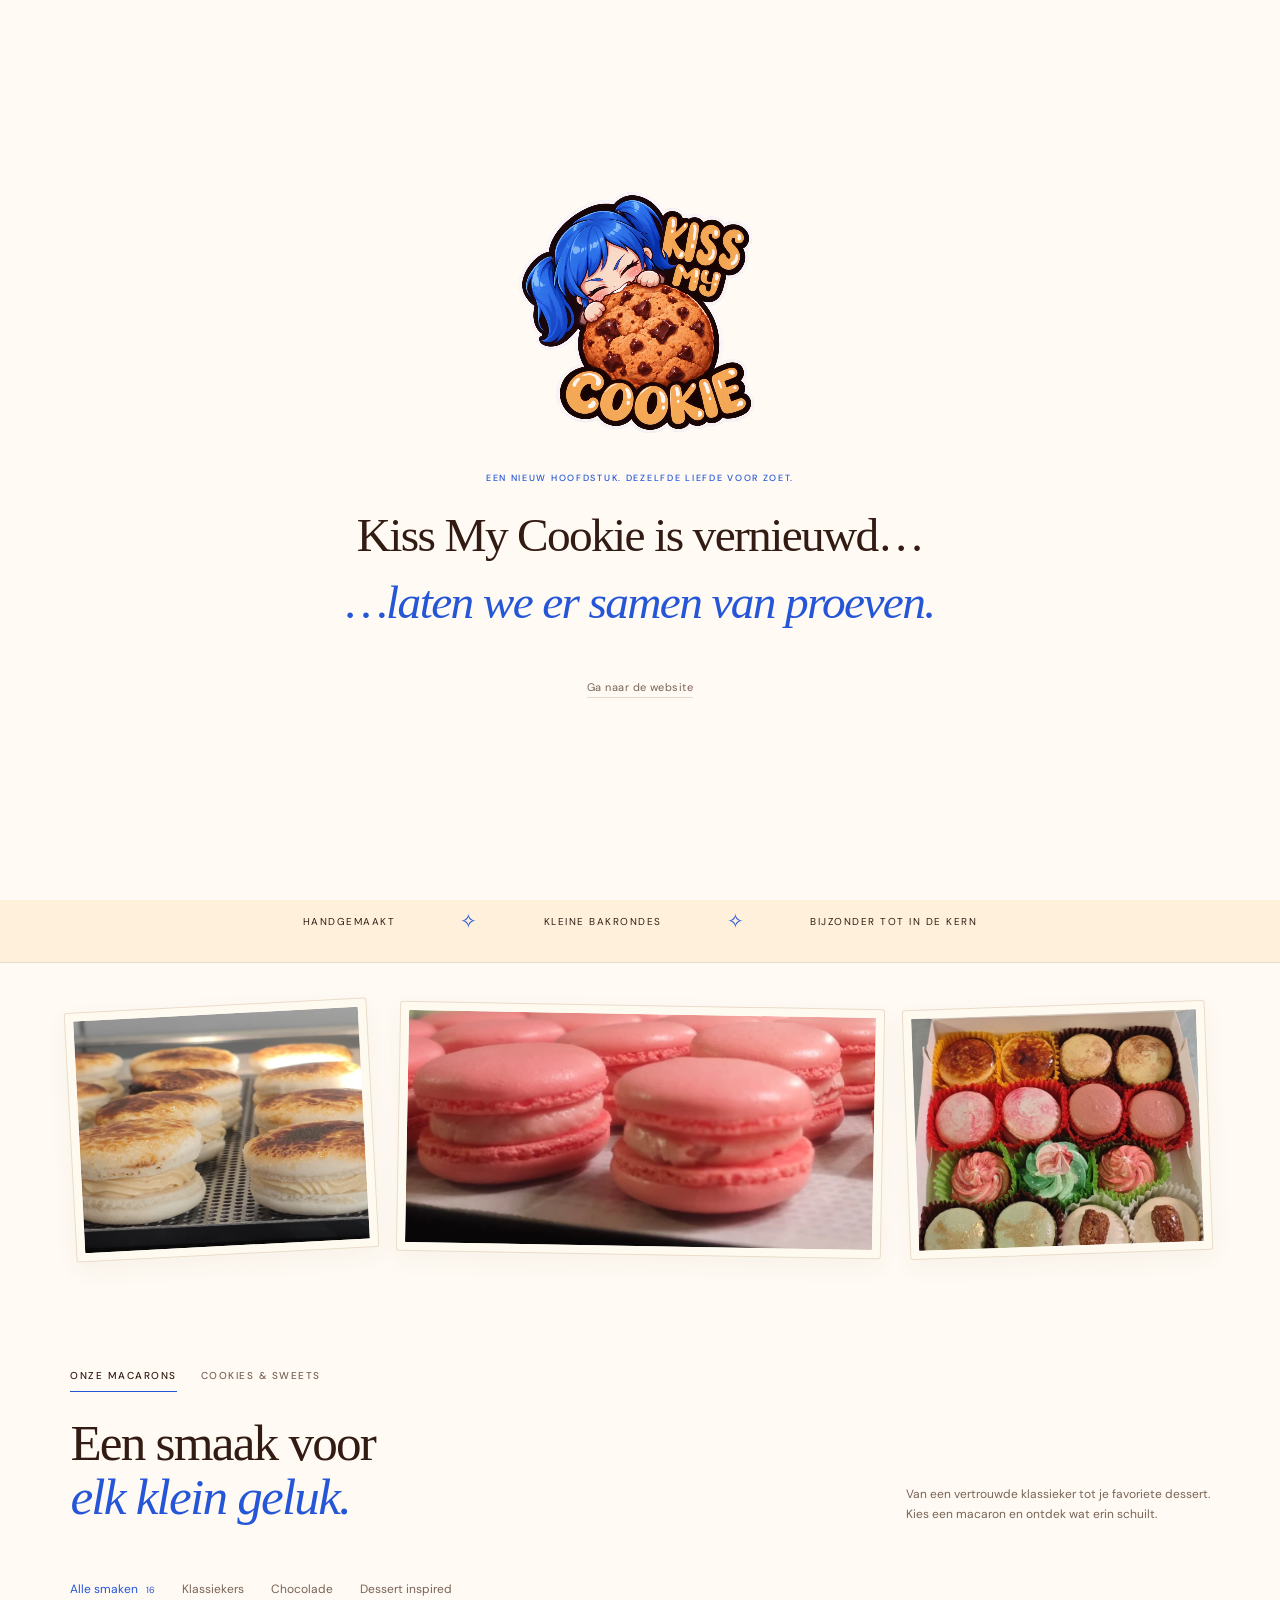
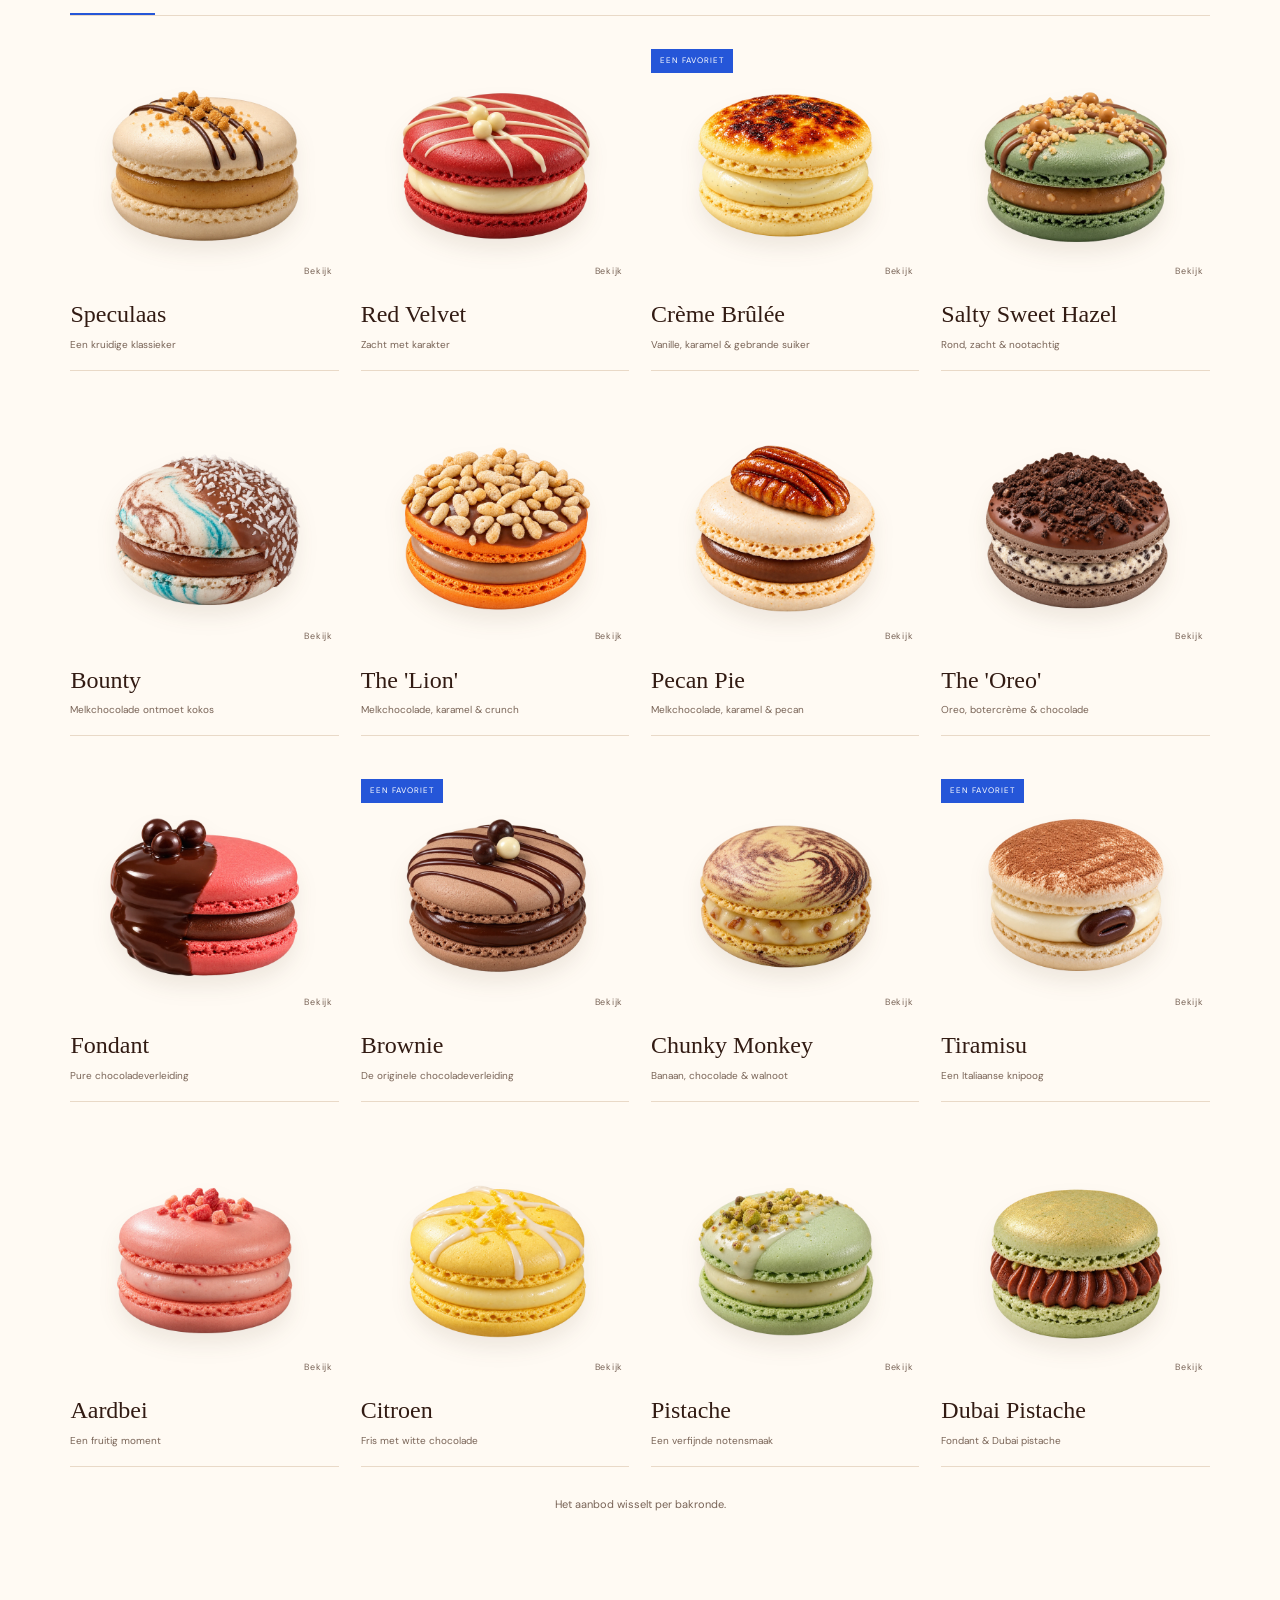
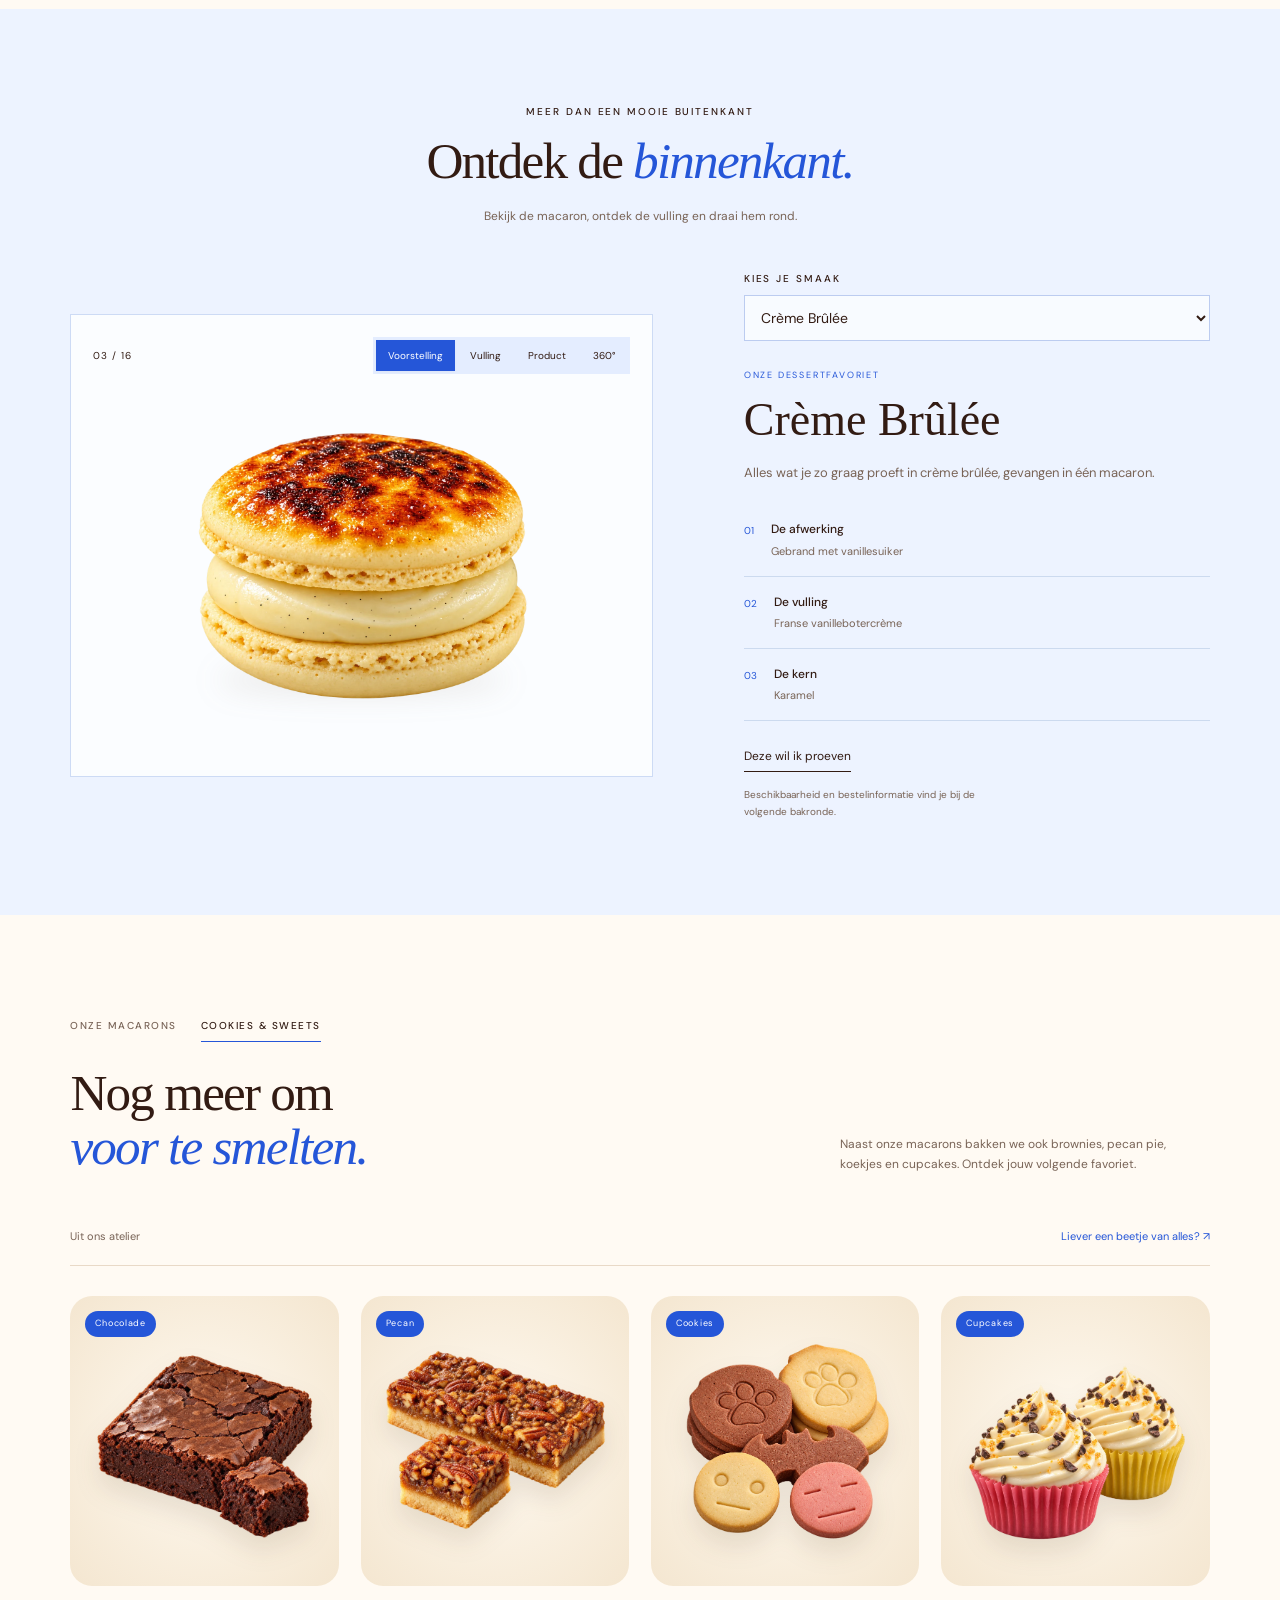
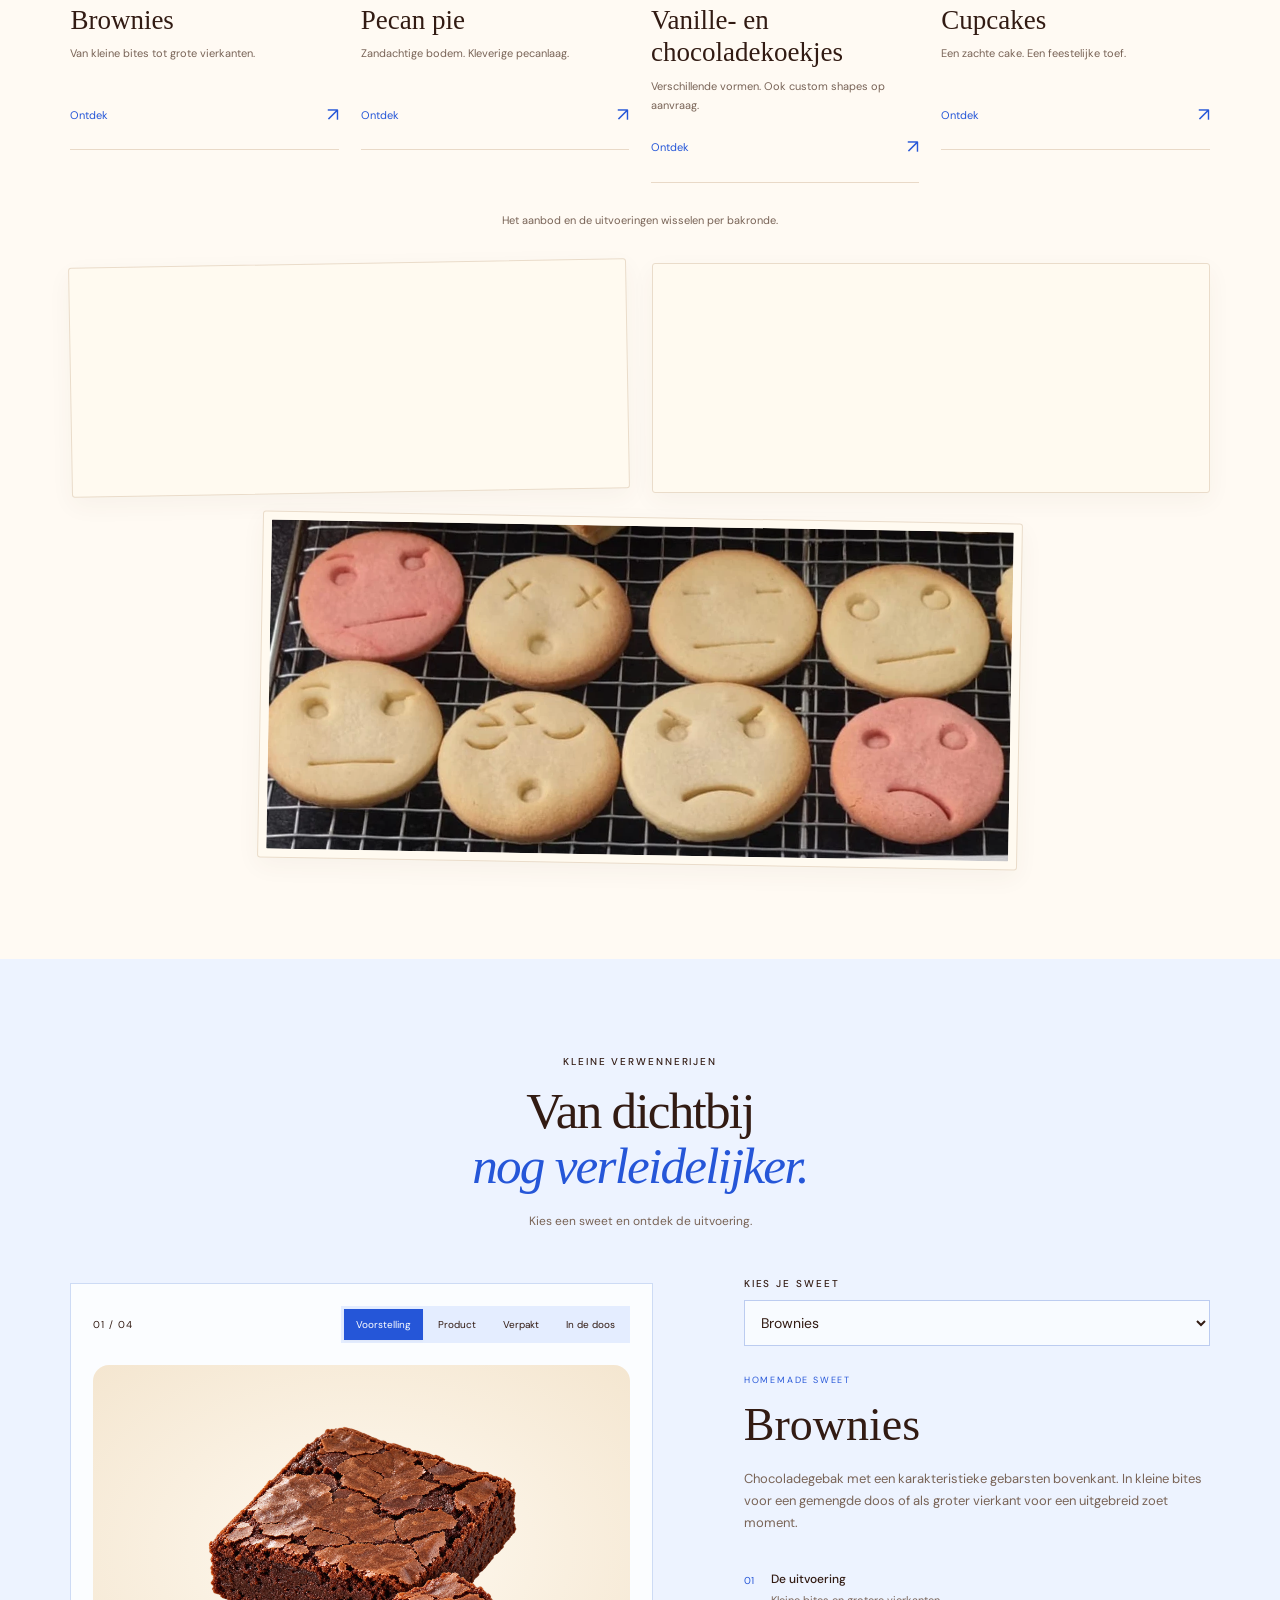
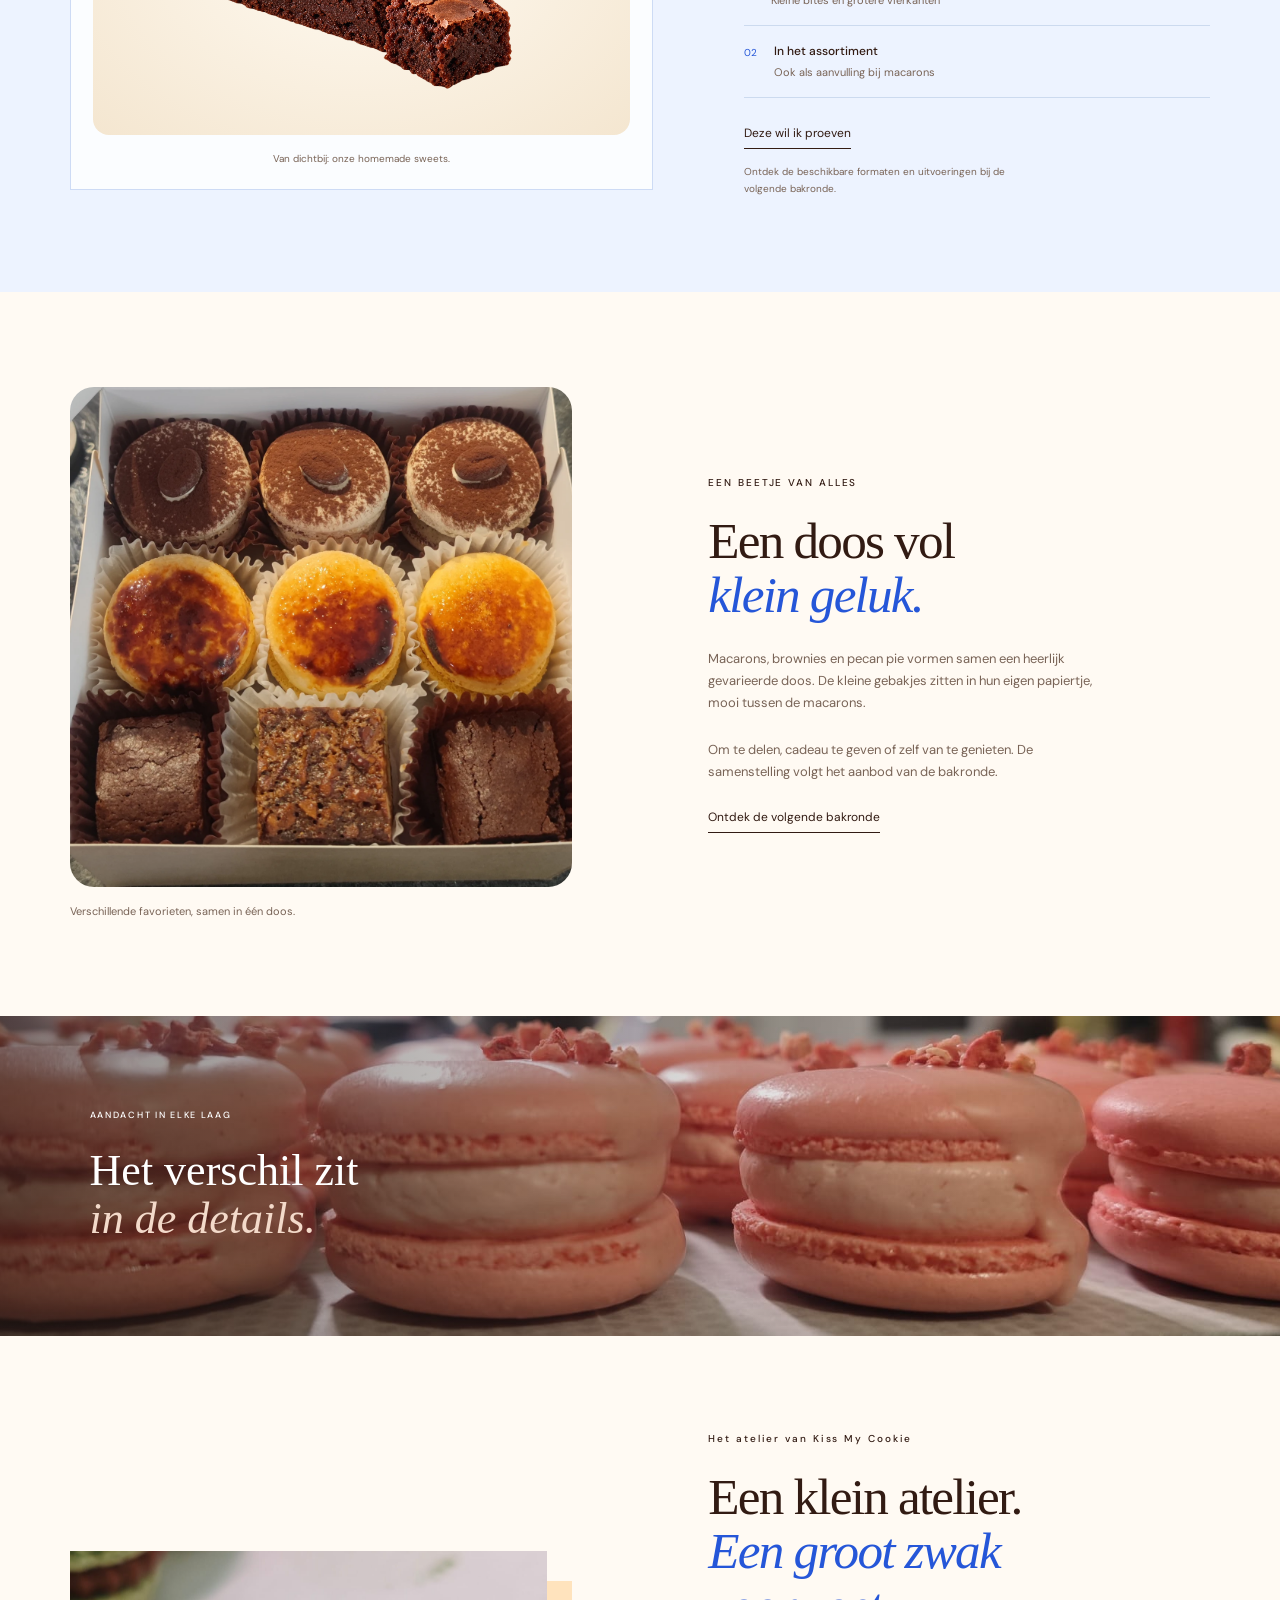
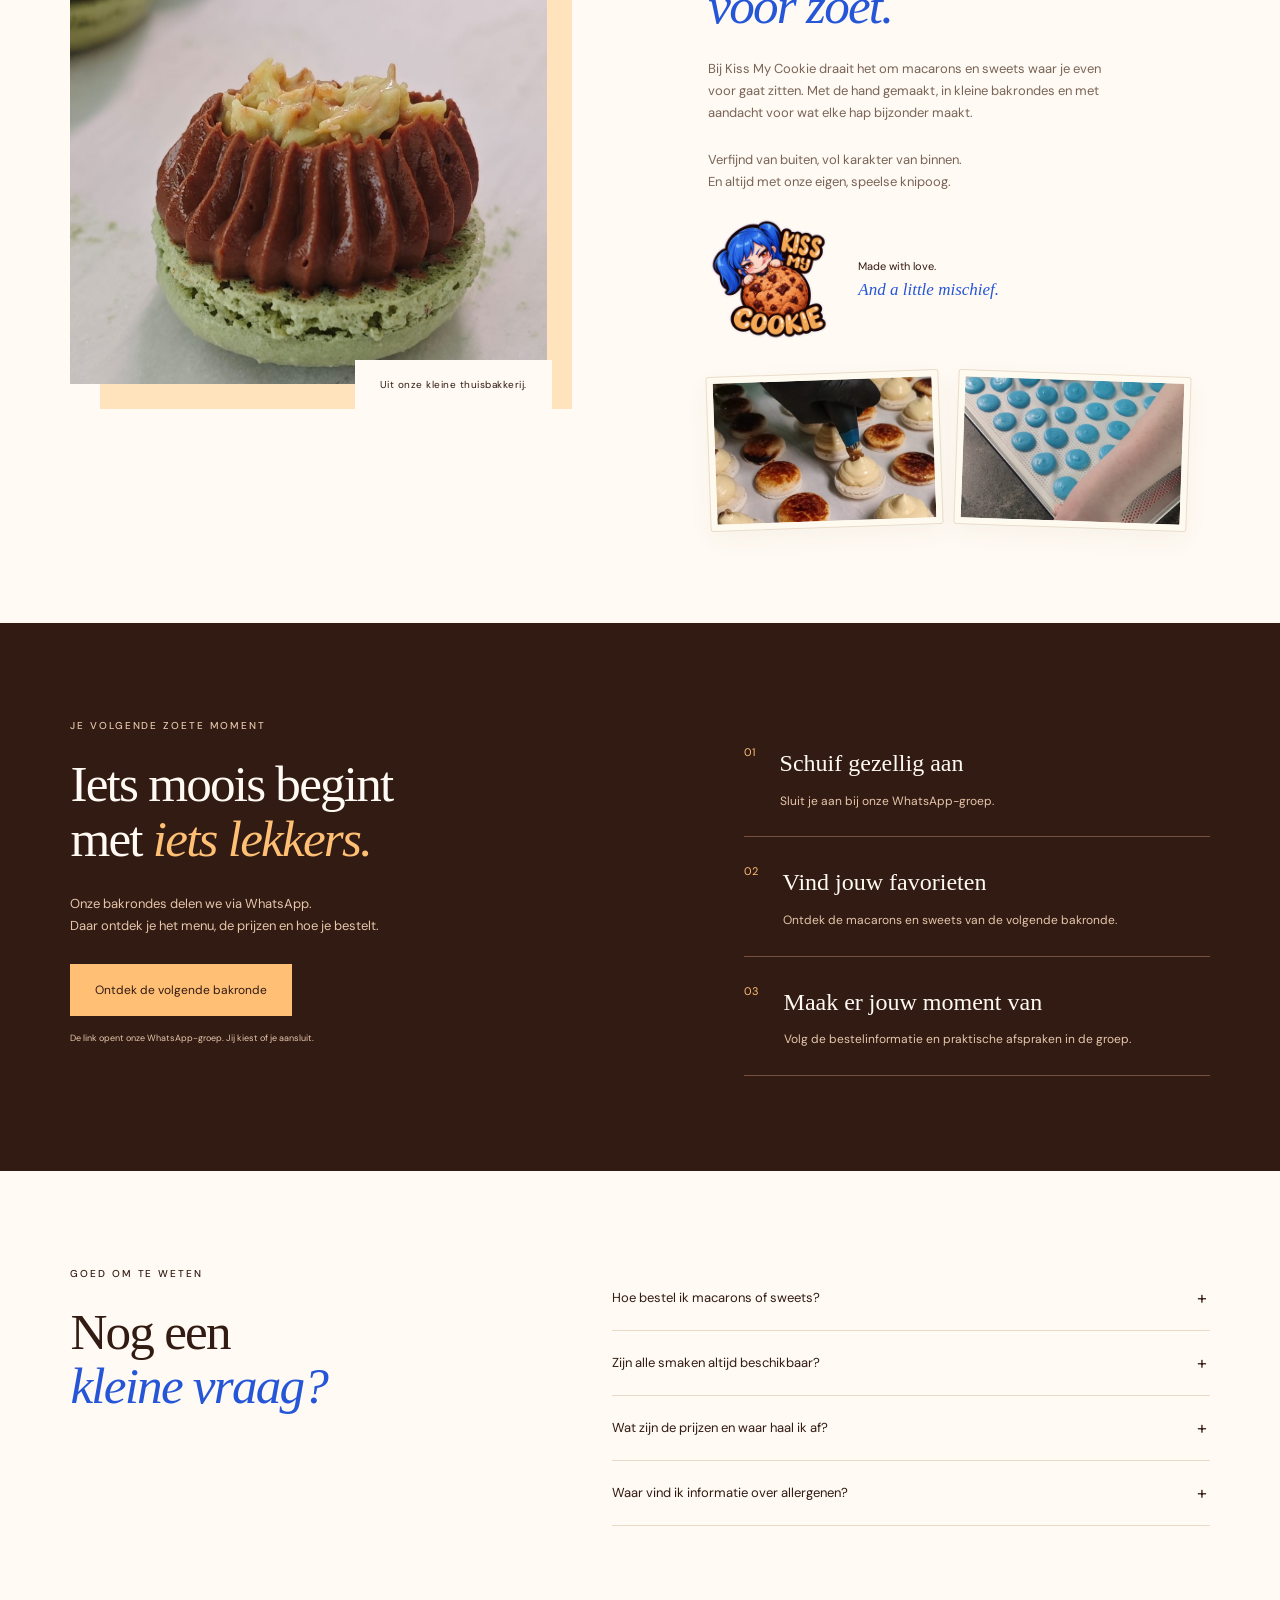
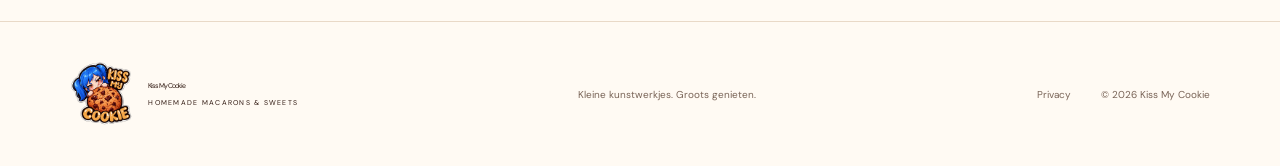
==== site/index.html @ de8b920e "Refresh cached scripts and styles after mobile carousel update" ====
<!doctype html>
<html lang="nl"><head><meta charset="utf-8"><meta name="viewport" content="width=device-width,initial-scale=1"><meta name="theme-color" content="#2556d8"><title>Kiss My Cookie — Kleine kunstwerkjes. Groots genieten.</title><meta name="description" content="Handgemaakte macarons, brownies, pecan pie, koekjes en cupcakes van Kiss My Cookie. Ontdek onze collectie en volg de volgende bakronde via WhatsApp."><meta property="og:title" content="Kiss My Cookie — Homemade macarons & sweets"><meta property="og:description" content="Kleine kunstwerkjes. Groots genieten. Ontdek onze macarons, cookies &amp; sweets."><link rel="icon" type="image/png" href="assets/favicon-2026-transparent.png"><link rel="stylesheet" href="styles.css?v=20261004-2"><script src="finishes.js?v=20261004-2" defer></script><script src="macaron.js?v=20261004-2" defer></script><script src="app.js?v=20261004-2" defer></script><script src="hero-favorites.js?v=20261004-2" defer></script><script src="hero-logo.js?v=20261004-2" defer></script><script src="atelier-logo.js?v=20261004-2" defer></script><script src="sweets.js?v=20261004-2" defer></script><link rel="stylesheet" href="warmth.css?v=20261004-2"></head>
<body><dialog class="welcome-intro" id="welcome-intro" aria-labelledby="welcome-title" tabindex="-1" autofocus><div class="welcome-content"><div class="welcome-brand" id="welcome-brand"><video id="hero-logo" muted playsinline preload="none" data-src="assets/kissmycookie_transparent_full_5s_v2.webm" aria-hidden="true" inert></video><img class="welcome-logo-fallback" src="assets/hero-logo-poster-v2.webp" width="1080" height="1080" alt="Kiss My Cookie"></div><p class="eyebrow">EEN NIEUW HOOFDSTUK. DEZELFDE LIEFDE VOOR ZOET.</p><h2 class="welcome-title" id="welcome-title"><span>Kiss My Cookie is vernieuwd…</span><em class="welcome-taste">…laten we er samen van proeven.</em></h2><button class="welcome-skip" id="welcome-skip" type="button">Ga naar de website</button></div></dialog><a class="skip" href="#main">Naar de inhoud</a><div class="announcement">Met de hand gemaakt. Met plezier gedeeld.</div>
<header class="header"><a class="brand-lockup" href="#" aria-label="Kiss My Cookie — home"><img src="assets/logo-2026-transparent.webp" width="79" height="86" alt="Kiss My Cookie"><span>Kiss My Cookie<small>HOMEMADE. WITH ATTITUDE.</small></span></a><button class="menu-toggle" aria-expanded="false" aria-controls="navigation" type="button">Menu <span>☰</span></button><nav id="navigation" aria-label="Hoofdnavigatie"><a href="#collectie">Macarons</a><a href="#sweets">Cookies &amp; sweets</a><a href="#ontdek">Tot in de kern</a><a href="#verhaal">Ons atelier</a><a href="#bestellen" class="nav-cta">Bestellen</a></nav></header>
<main id="main"><section class="hero"><div class="hero-copy"><p class="eyebrow">HOMEMADE MACARONS &amp; SWEETS.<br>MET EEN EIGEN KARAKTER.</p><h1>Kleine<br>kunstwerkjes.<br><em>Groots genieten.</em></h1><p>Van verfijnde macarons tot brownies, koekjes en cupcakes.<br> Met de hand gemaakt, voor jouw zoete moment.</p><div class="hero-actions"><a class="button" href="#collectie">Ontdek de collectie</a><a class="quiet-link" href="#sweets">Ontdek ook onze cookies &amp; sweets</a></div></div><div class="hero-visual"><span class="hero-edition">ONZE FAVORIET · CRÈME BRÛLÉE</span><div class="hero-showcase"><div class="hero-orbit" aria-hidden="true"></div><div class="hero-viewer" id="hero-images" role="button" tabindex="0" aria-label="Kijk binnenin Crème Brûlée" aria-pressed="false" aria-controls="hero-cut"><img id="hero-photo" src="assets/products/creme-brulee.webp" alt="Voorstelling van Crème Brûlée met gebrande vanillesuiker" width="1536" height="1024"><figure id="hero-cut" hidden><img src="assets/sections/creme-brulee.webp" alt="Crème Brûlée verticaal doorgesneden, met vanillebotercrème en kleine karamelkern" width="900" height="600"></figure></div><div class="hero-interaction"><span>Ontdek het zachte hart</span><div class="hero-favorite-controls"><button id="hero-previous" type="button" aria-label="Vorige favoriet">‹</button><button id="hero-open" type="button" aria-pressed="false">Kijk binnenin <span>＋</span></button><button id="hero-next" type="button" aria-label="Volgende favoriet">›</button></div><button id="hero-pause" type="button" aria-pressed="false">Pauzeer wisselen</button></div></div><div class="hero-caption"><span>Vanille met een vurig kantje.</span><h2>Crème brûlée</h2><p>Franse vanillebotercrème. Een kleine karamelkern.<br>Gebrand met vanillesuiker.</p></div></div></section>
<div class="values"><span>Handgemaakt</span><i>✧</i><span>Kleine bakrondes</span><i>✧</i><span>Bijzonder tot in de kern</span></div>

<div class="warmth-ribbon">
<figure class="warmth-frame warmth-taste"><img src="assets/atelier-moments/creme-brulee-bakplaat.webp" width="720" height="760" alt="Huisgemaakte crème-brûléemacarons met gebrande bovenkant op de bakplaat" loading="lazy" decoding="async"></figure>
<figure class="warmth-frame warmth-batch"><img src="assets/atelier-moments/roze-bakronde.webp" width="1100" height="520" alt="Roze macarons naast elkaar op de bakplaat in het thuisatelier" loading="lazy" decoding="async"></figure>
<figure class="warmth-frame warmth-box"><img src="assets/atelier-moments/doos-met-karakter.webp" width="720" height="760" alt="Een open doos met kleurrijke macarons en speels opgespoten vullingen" loading="lazy" decoding="async"></figure>
</div>
<section id="collectie" class="section collection"><div class="section-heading"><div><nav class="collection-tabs" aria-label="Kies je collectie"><a href="#collectie" aria-current="location">Onze macarons</a><a href="#sweets">Cookies &amp; sweets</a></nav><h2>Een smaak voor<br><em>elk klein geluk.</em></h2></div><p>Van een vertrouwde klassieker tot je favoriete dessert.<br>Kies een macaron en ontdek wat erin schuilt.</p></div><div class="filters" role="group" aria-label="Filter smaken"><button type="button" class="active" data-filter="all" aria-pressed="true">Alle smaken <span>16</span></button><button type="button" data-filter="classic" aria-pressed="false">Klassiekers</button><button type="button" data-filter="chocolate" aria-pressed="false">Chocolade</button><button type="button" data-filter="dessert" aria-pressed="false">Dessert inspired</button></div><p id="filter-status" class="sr-only" aria-live="polite"></p><div id="product-grid" class="product-grid"></div><noscript><p>Onze smaken: Speculaas, Red Velvet, Crème Brûlée, Salty Sweet Hazel, Bounty, Pecan Pie, The 'Lion', The 'Oreo', Brownie, Fondant, Chunky Monkey, Tiramisu, Aardbei, Citroen, Pistache en Dubai Pistache. Activeer JavaScript voor de interactieve collectie.</p></noscript><p class="availability">Het aanbod wisselt per bakronde.</p></section>
<section id="ontdek" class="experience section" aria-labelledby="experience-heading"><div class="experience-head"><p class="eyebrow">MEER DAN EEN MOOIE BUITENKANT</p><h2 id="experience-heading">Ontdek de <em>binnenkant.</em></h2><p>Bekijk de macaron, ontdek de vulling en draai hem rond.</p></div><div class="experience-layout"><div class="viewer-panel"><div class="viewer-top"><span id="viewer-index">03 / 16</span><div class="view-tabs" role="group" aria-label="Productweergave"><button type="button" id="view-art" aria-pressed="true">Voorstelling</button><button type="button" id="view-filling" aria-pressed="false">Vulling</button><button type="button" id="view-photo" aria-pressed="false">Product</button><button type="button" id="view-model" aria-pressed="false">360°</button></div></div><div class="canvas-wrap"><canvas hidden id="macaron-canvas" tabindex="0" role="img" aria-label="Draaibare macaron. Gebruik de pijltjestoetsen om te draaien en Enter om te openen."></canvas><img id="reference-photo" src="assets/products/creme-brulee.webp" alt="Voorstelling van Crème Brûlée"><div class="drag-hint" id="drag-hint" hidden>↔ Sleep om 360° te draaien</div></div><div id="model-controls" hidden><div class="viewer-actions"><button type="button" id="rotate-left" aria-label="Draai macaron naar links">↶</button><button type="button" id="open-macaron" class="button" aria-pressed="false">Ontdek de vulling <span>＋</span></button><button type="button" id="rotate-right" aria-label="Draai macaron naar rechts">↷</button></div><div class="angle-control"><label for="tilt">Kijkhoek</label><input id="tilt" type="range" min="-65" max="65" value="24"><button type="button" id="reset-view">Herstel</button></div></div></div><div class="flavor-detail"><label class="eyebrow" for="flavor-select">KIES JE SMAAK</label><select id="flavor-select"></select><p class="flavor-family" id="flavor-family"></p><h3 id="flavor-name">Crème Brûlée</h3><p id="flavor-description"></p><div id="filling-details" aria-live="polite"></div><a href="#bestellen" class="text-link">Deze wil ik proeven</a><p class="detail-note">Beschikbaarheid en bestelinformatie vind je bij de volgende bakronde.</p></div></div></section>

<section id="sweets" class="section collection sweets-collection" aria-labelledby="sweets-heading">
 
 <div class="section-heading"><div><nav class="collection-tabs" aria-label="Kies je collectie"><a href="#collectie">Onze macarons</a><a href="#sweets" aria-current="location">Cookies &amp; sweets</a></nav><h2 id="sweets-heading">Nog meer om<br><em>voor te smelten.</em></h2></div><p>Naast onze macarons bakken we ook brownies, pecan pie, koekjes en cupcakes. Ontdek jouw volgende favoriet.</p></div>
 <div class="sweets-category-line"><span>Uit ons atelier</span><a href="#gemengde-dozen">Liever een beetje van alles? ↗</a></div>
 <div class="sweets-grid">
  <a class="sweet-card" href="#sweets-ontdek" data-sweet="brownies"><div class="sweet-photo sweet-art"><img src="assets/sweets/brownies-voorstelling.webp" width="1200" height="1200" alt="Voorstelling van een brownie-vierkant en een kleine bite" loading="lazy"><span class="sweet-badge">Chocolade</span></div><div class="sweet-caption"><h3>Brownies</h3><p>Van kleine bites tot grote vierkanten.</p><span class="sweet-discover">Ontdek <span aria-hidden="true">↗</span></span></div></a>
  <a class="sweet-card" href="#sweets-ontdek" data-sweet="pecan-pie"><div class="sweet-photo sweet-art"><img src="assets/sweets/pecan-pie-voorstelling.webp" width="1200" height="1200" alt="Voorstelling van pecan pie met koekjesbodem en gekaramelliseerde pecannoten" loading="lazy"><span class="sweet-badge">Pecan</span></div><div class="sweet-caption"><h3>Pecan pie</h3><p>Zandachtige bodem. Kleverige pecanlaag.</p><span class="sweet-discover">Ontdek <span aria-hidden="true">↗</span></span></div></a>
  <a class="sweet-card" href="#sweets-ontdek" data-sweet="koekjes"><div class="sweet-photo sweet-art"><img src="assets/sweets/koekjes-voorstelling-smileys.webp" width="1280" height="1280" alt="Voorstelling van vanille- en chocoladekoekjes met pootafdrukken en een vleermuismotief" loading="lazy"><span class="sweet-badge">Cookies</span></div><div class="sweet-caption"><h3>Vanille- en chocoladekoekjes</h3><p>Verschillende vormen. Ook custom shapes op aanvraag.</p><span class="sweet-discover">Ontdek <span aria-hidden="true">↗</span></span></div></a>
  <a class="sweet-card" href="#sweets-ontdek" data-sweet="cupcakes"><div class="sweet-photo sweet-art"><img src="assets/sweets/cupcakes-voorstelling.webp" width="1280" height="1280" alt="Voorstelling van twee cupcakes met een hoge lichte crèmetoef en kleine decoraties" loading="lazy"><span class="sweet-badge">Cupcakes</span></div><div class="sweet-caption"><h3>Cupcakes</h3><p>Een zachte cake. Een feestelijke toef.</p><span class="sweet-discover">Ontdek <span aria-hidden="true">↗</span></span></div></a>
 </div><p class="availability">Het aanbod en de uitvoeringen wisselen per bakronde.</p>
<div class="warmth-sweets">
<figure class="warmth-frame"><img src="assets/atelier-moments/speelse-koekjes.webp" width="900" height="600" alt="Eigen vanille- en chocoladekoekjes met pootafdrukken en vleermuisvormen" loading="lazy" decoding="async"></figure>
<figure class="warmth-frame"><img src="assets/atelier-moments/cupcakes-uit-het-atelier.webp" width="900" height="600" alt="Versgebakken cupcakes met hoge crèmetoeven op een bakplaat" loading="lazy" decoding="async"></figure>
<figure class="warmth-frame warmth-smileys"><img src="assets/sweets/koekjes-smileys.webp" width="1100" height="488" alt="Eigen ronde koekjes in licht en roze deeg met verschillende ingedrukte gezichtsuitdrukkingen" loading="lazy" decoding="async"></figure>
</div>

</section>
<section id="sweets-ontdek" class="experience section sweets-experience" aria-labelledby="sweets-detail-heading">
 <div class="experience-head"><p class="eyebrow">KLEINE VERWENNERIJEN</p><h2 id="sweets-detail-heading">Van dichtbij<br><em>nog verleidelijker.</em></h2><p>Kies een sweet en ontdek de uitvoering.</p></div>
 <div class="experience-layout"><div class="viewer-panel sweet-viewer"><div class="viewer-top"><span id="sweet-index">01 / 04</span><div class="view-tabs" role="group" aria-label="Productweergave van sweet"><button type="button" id="sweet-view-close" aria-pressed="true">Voorstelling</button><button type="button" id="sweet-view-own" aria-pressed="false">Product</button><button type="button" id="sweet-view-packaged" aria-pressed="false">Verpakt</button><button type="button" id="sweet-view-context" aria-pressed="false">In de doos</button></div></div><figure class="sweet-detail-photo"><img id="sweet-detail-image" class="is-art" src="assets/sweets/brownies-voorstelling.webp" width="1200" height="1200" alt="Voorstelling van een groot brownie-vierkant en een kleine bite" loading="lazy"><img id="sweet-smiley-photo" src="assets/sweets/koekjes-smileys.webp" width="1100" height="488" alt="Eigen smileykoekjes met verschillende ingedrukte gezichtsuitdrukkingen in licht en roze deeg" loading="lazy" decoding="async" hidden><figcaption id="sweet-photo-caption">Van dichtbij: onze homemade sweets.</figcaption></figure></div>
 <div class="flavor-detail"><label class="eyebrow" for="sweet-select">KIES JE SWEET</label><select id="sweet-select"><option value="brownies">Brownies</option><option value="pecan-pie">Pecan pie</option><option value="koekjes">Vanille- en chocoladekoekjes</option><option value="cupcakes">Cupcakes</option></select><p class="flavor-family">Homemade sweet</p><h3 id="sweet-name" tabindex="-1">Brownies</h3><p id="sweet-description">Chocoladegebak met een karakteristieke gebarsten bovenkant. In kleine bites voor een gemengde doos of als groter vierkant voor een uitgebreid zoet moment.</p><div id="sweet-details" aria-live="polite"></div><a href="#bestellen" class="text-link">Deze wil ik proeven</a><p class="detail-note">Ontdek de beschikbare formaten en uitvoeringen bij de volgende bakronde.</p></div></div>
</section>
<section id="gemengde-dozen" class="story section mixed-boxes" aria-labelledby="mixed-heading"><div class="mixed-box-photo"><img src="assets/sweets/gemengde-doos.webp" width="1400" height="1316" alt="Gemengde doos met macarons, twee brownies en een pecan-pievierkantje in individuele papiertjes" loading="lazy"><span>Verschillende favorieten, samen in één doos.</span></div><div class="story-copy"><p class="eyebrow">EEN BEETJE VAN ALLES</p><h2 id="mixed-heading">Een doos vol<br><em>klein geluk.</em></h2><p>Macarons, brownies en pecan pie vormen samen een heerlijk gevarieerde doos. De kleine gebakjes zitten in hun eigen papiertje, mooi tussen de macarons.</p><p>Om te delen, cadeau te geven of zelf van te genieten. De samenstelling volgt het aanbod van de bakronde.</p><a class="text-link" href="#bestellen">Ontdek de volgende bakronde</a></div></section>
<section class="craft-strip" aria-label="Een kijkje in de bakkerij"><img src="assets/m5.jpeg" alt="Versgevulde roze macarons, afgewerkt met kleine roze stukjes" width="2048" height="454" loading="lazy"><div><p class="eyebrow">AANDACHT IN ELKE LAAG</p><p>Het verschil zit<br><em>in de details.</em></p></div></section>
<section id="verhaal" class="story section"><div class="story-photo"><img src="assets/m2.jpeg" alt="Een open macaron laat de zorgvuldig opgespoten vulling en de kern zien" width="1291" height="2048" loading="lazy"><span>Uit onze kleine thuisbakkerij.</span></div><div class="story-copy"><p class="eyebrow">Het atelier van Kiss My Cookie</p><h2>Een klein atelier.<br><em>Een groot zwak<br>voor zoet.</em></h2><p>Bij Kiss My Cookie draait het om macarons en sweets waar je even voor gaat zitten. Met de hand gemaakt, in kleine bakrondes en met aandacht voor wat elke hap bijzonder maakt.</p><p>Verfijnd van buiten, vol karakter van binnen.<br>En altijd met onze eigen, speelse knipoog.</p><div class="signature"><div class="atelier-logo" id="atelier-brand"><video id="atelier-logo" muted playsinline preload="none" data-src="assets/kissmycookie_transparent_full_5s_v2.webm" aria-hidden="true" inert></video><img src="assets/hero-logo-poster-v2.webp" width="1080" height="1080" alt="Het speelse Kiss My Cookie chibi-logo"></div><span>Made with love.<br><em>And a little mischief.</em></span></div><div class="warmth-atelier"><figure class="warmth-frame"><img src="assets/atelier-moments/met-de-hand-gevuld.webp" width="600" height="440" alt="Een gehandschoende hand spuit de vulling op macarons in het atelier" loading="lazy" decoding="async"></figure><figure class="warmth-frame"><img src="assets/atelier-moments/een-verse-bakplaat.webp" width="600" height="440" alt="Handen houden een bakplaat met versgebakken blauwe macaronschelpen vast" loading="lazy" decoding="async"></figure></div></div></section>
<section id="bestellen" class="order section"><div class="order-intro"><p class="eyebrow">JE VOLGENDE ZOETE MOMENT</p><h2>Iets moois begint<br>met <em>iets lekkers.</em></h2><p>Onze bakrondes delen we via WhatsApp.<br>Daar ontdek je het menu, de prijzen en hoe je bestelt.</p><a class="button light whatsapp" href="https://chat.whatsapp.com/LUiXGS0HfIX2Lh2VZaiWFW" target="_blank" rel="noopener noreferrer">Ontdek de volgende bakronde</a><small>De link opent onze WhatsApp-groep. Jij kiest of je aansluit.</small></div><div class="order-steps"><article><span>01</span><div><h3>Schuif gezellig aan</h3><p>Sluit je aan bij onze WhatsApp-groep.</p></div></article><article><span>02</span><div><h3>Vind jouw favorieten</h3><p>Ontdek de macarons en sweets van de volgende bakronde.</p></div></article><article><span>03</span><div><h3>Maak er jouw moment van</h3><p>Volg de bestelinformatie en praktische afspraken in de groep.</p></div></article></div></section>
<section class="faq section"><div><p class="eyebrow">GOED OM TE WETEN</p><h2>Nog een<br><em>kleine vraag?</em></h2></div><div class="questions"><details><summary>Hoe bestel ik macarons of sweets?</summary><p>In onze WhatsApp-groep vind je het aanbod en de bestelinformatie voor elke bakronde.</p></details><details><summary>Zijn alle smaken altijd beschikbaar?</summary><p>We werken met wisselende bakrondes. De collectie geeft een indruk van onze smaken; in de WhatsApp-groep vind je het actuele aanbod.</p></details><details><summary>Wat zijn de prijzen en waar haal ik af?</summary><p>Prijzen en praktische afspraken over afhalen staan bij de betreffende bakronde in de WhatsApp-groep.</p></details><details><summary>Waar vind ik informatie over allergenen?</summary><p>Vraag vóór je bestelt naar de ingrediënten en allergenen van jouw gekozen smaak en bespreek je allergie rechtstreeks met de bakkerij. De interactieve voorstellingen zijn geen volledige ingrediëntenweergave.</p></details></div></section></main>
<footer><a class="wordmark footer-logo" href="#"><img src="assets/logo-2026-transparent.webp" alt="" width="64" height="64"><span class="footer-wordmark">Kiss My Cookie<span>HOMEMADE MACARONS & SWEETS</span></span></a><p>Kleine kunstwerkjes. Groots genieten.</p><a href="privacy.html">Privacy</a><span>© <span id="year">2026</span> Kiss My Cookie</span></footer></body></html>
---- site/styles.css ----
@font-face{font-family:DM;src:url('assets/dm-sans-400-normal.ttf')}@font-face{font-family:DM;src:url('assets/dm-sans-500-normal.ttf');font-weight:500}@font-face{font-family:Serif;src:url('assets/dm-serif-display-400-normal.ttf')}@font-face{font-family:Serif;src:url('assets/dm-serif-display-400-italic.ttf');font-style:italic}
:root{--paper:#faf8f3;--ink:#30382c;--muted:#6d6e63;--line:#deddd3;--olive:#30382c;--caramel:#95633b;--cream:#efebe1}*{box-sizing:border-box}html{scroll-behavior:smooth;scroll-padding-top:100px}body{margin:0;background:var(--paper);color:var(--ink);font-family:DM,sans-serif;font-size:14px;line-height:1.7}button,input,select{font:inherit}button,a,input,select{-webkit-tap-highlight-color:transparent}button,a{touch-action:manipulation}button{color:inherit;cursor:pointer}a{color:inherit;text-decoration:none}img{max-width:100%;display:block}button:focus-visible,a:focus-visible,select:focus-visible,canvas:focus-visible,input:focus-visible,summary:focus-visible{outline:2px solid var(--caramel);outline-offset:5px}h1,h2,h3,p{margin:0}h1,h2,h3{font-weight:400}h1,h2{font-family:Serif,Georgia,serif;line-height:1.06;letter-spacing:-.035em}h1{font-size:clamp(58px,5.6vw,88px)}h2{font-size:clamp(39px,4vw,60px)}em{font-weight:400;color:var(--caramel)}[hidden]{display:none!important}.sr-only,.skip{position:absolute;width:1px;height:1px;overflow:hidden;clip-path:inset(50%)}.skip:focus{position:fixed;top:10px;left:10px;width:auto;height:auto;clip-path:none;background:white;padding:12px;z-index:50}.announcement{background:var(--olive);color:#e4e4d7;text-align:center;font-size:10px;letter-spacing:.16em;padding:8px 20px}.header{height:100px;display:flex;align-items:center;justify-content:space-between;padding:0 5.5%;background:rgba(250,248,243,.97);position:sticky;top:0;z-index:20;border-bottom:1px solid var(--line)}.wordmark{font-family:Serif,Georgia,serif;font-size:30px;letter-spacing:-1.2px;line-height:1.1;white-space:nowrap}.wordmark span{display:block;font-family:DM,sans-serif;font-size:8px;letter-spacing:.22em;margin-top:10px}.header nav{display:flex;align-items:center;gap:35px;font-size:12px}.header nav a:not(.nav-cta):hover{color:var(--caramel)}.nav-cta{border:1px solid #adb0a2;padding:11px 22px}.menu-toggle{display:none}.hero{max-width:1600px;margin:auto;display:grid;grid-template-columns:1fr 1fr;min-height:650px}.hero-copy{padding:75px 8% 68px 11%}.eyebrow{font-size:10px;letter-spacing:.19em;font-weight:500;line-height:1.5;margin-bottom:24px}.hero-copy>p:not(.eyebrow){color:var(--muted);margin:27px 0 29px;font-size:14px}.button{display:inline-flex;align-items:center;justify-content:space-between;gap:38px;border:1px solid var(--olive);background:var(--olive);color:var(--paper);padding:15px 24px;font-size:12px;transition:background .2s,transform .2s}.button:hover{background:#46513f;transform:translateY(-2px)}.quiet-link{display:block;font-size:11px;margin-top:20px}.hero-visual{position:relative;background:radial-gradient(ellipse at 45% 38%,#f2e8d5,#e9deca 70%,#e3d8c4);overflow:hidden;display:flex;align-items:center;justify-content:center;min-width:0}.hero-edition{position:absolute;top:35px;left:38px;font-size:9px;letter-spacing:.22em}.hero-orbit{position:absolute;width:70%;aspect-ratio:1;border:1px solid #b6a78866;border-radius:50%}.hero-orbit:after{content:'';position:absolute;inset:-27px;border:1px solid #b6a78833;border-radius:50%}.hero-macaron{width:93%;object-fit:contain;position:relative;margin-top:-35px;filter:drop-shadow(10px 35px 25px #6b472126);transform:rotate(-13deg)}.hero-caption{position:absolute;bottom:35px;left:38px}.hero-caption>span{font-size:9px;letter-spacing:.15em}.hero-caption h2{font-size:31px;letter-spacing:-.02em;margin:10px 0}.hero-caption p{font-size:11px;color:#736855}.values{border-block:1px solid var(--line);display:flex;align-items:center;justify-content:center;gap:65px;padding:24px;font-size:10px;letter-spacing:.15em;text-transform:uppercase}.values i{font-style:normal;color:var(--caramel);font-size:20px}.section{padding:95px 5.5%;max-width:1600px;margin:auto}.section-heading{display:flex;justify-content:space-between;align-items:end;gap:40px;margin-bottom:40px}.section-heading>p{font-size:12px;color:var(--muted);max-width:370px}.filters{display:flex;gap:27px;border-bottom:1px solid var(--line);margin-bottom:30px}.filters button{background:none;border:0;padding:14px 0;font-size:12px;border-bottom:2px solid transparent;color:var(--muted)}.filters button.active{border-color:var(--ink);color:var(--ink)}.filters button span{font-size:9px;margin-left:5px}.product-grid{display:grid;grid-template-columns:repeat(4,1fr);gap:35px 22px}.product{display:block;text-align:left;padding:0;border:0;background:transparent;width:100%}.product-photo{position:relative;aspect-ratio:1/1.08;overflow:hidden;background:#eee8de}.product-photo img{width:100%;height:100%;object-fit:cover;transition:transform .6s}.product:hover img{transform:scale(1.045)}.product-photo .product-badge{position:absolute;top:15px;left:15px;background:var(--paper);padding:5px 9px;font-size:8px;letter-spacing:.13em}.product-caption{padding:17px 0;border-bottom:1px solid var(--line);position:relative}.product h3{font-family:Serif;font-size:24px;line-height:1.2}.product p{color:var(--muted);font-size:10px;margin-top:7px}.availability{font-size:11px;color:var(--muted);margin-top:28px;text-align:center}.experience{background:#eeeae0}.experience-head{text-align:center;margin-bottom:45px}.experience-head .eyebrow{margin-bottom:15px}.experience-head>p:last-child{color:var(--muted);margin-top:18px;font-size:12px}.experience-layout{display:grid;grid-template-columns:1.25fr 1fr;gap:8%;align-items:center}.viewer-panel{min-width:0;background:#f8f5ed;border:1px solid #dfd9cb;padding:22px;position:relative}.viewer-top{display:flex;align-items:center;justify-content:space-between;font-size:10px;letter-spacing:.1em}.view-tabs{display:flex;gap:3px;background:#eae5d9;padding:3px}.view-tabs button{background:none;border:0;padding:7px 12px;font-size:10px}.view-tabs [aria-pressed=true]{background:var(--paper);box-shadow:0 1px 3px #0000000a}.canvas-wrap{height:380px;position:relative}canvas{width:100%;height:100%;display:block;cursor:grab;touch-action:none}canvas:active{cursor:grabbing}#reference-photo{height:100%;max-width:100%;margin:auto;object-fit:contain;padding:18px}.drag-hint{position:absolute;bottom:5px;width:100%;text-align:center;pointer-events:none;font-size:10px;color:var(--muted)}.viewer-actions{display:flex;align-items:center;justify-content:center;gap:14px;margin-top:22px}.viewer-actions>button:not(.button){border:1px solid var(--line);border-radius:50%;background:transparent;width:36px;height:36px;font-size:20px}.viewer-actions .button{min-width:215px}.angle-control{display:flex;align-items:center;justify-content:center;gap:12px;font-size:10px;margin-top:20px}.angle-control input{width:110px;accent-color:var(--olive)}.angle-control button{border:0;border-bottom:1px solid #999;background:none;font-size:10px;padding:0}.model-note{text-align:center;font-size:9px;color:var(--muted);margin-top:20px}.flavor-detail>.eyebrow{display:block;margin-bottom:9px}.flavor-detail select{width:100%;border:1px solid #b8b8a9;background:transparent;padding:12px;color:var(--ink);border-radius:0;margin-bottom:27px}.flavor-family{font-size:9px;letter-spacing:.2em;text-transform:uppercase;color:var(--caramel);margin-bottom:10px}.flavor-detail h3{font-family:Serif;font-size:46px;line-height:1.15}.flavor-detail>p:not(.eyebrow):not(.flavor-family):not(.detail-note){font-size:13px;color:var(--muted);margin-top:16px}.filling-row{display:flex;gap:17px;border-bottom:1px solid #d4d1c6;padding:15px 0}.filling-row:first-child{margin-top:20px}.filling-row .layer-number{color:var(--caramel);font-size:10px;margin-top:3px}.filling-row strong{font-size:12px;font-weight:500;display:block}.filling-row p{font-size:11px;color:var(--muted);margin-top:2px}.unconfirmed{font-size:12px;color:var(--muted);border-block:1px solid #d4d1c6;padding:20px 0;margin:25px 0}.text-link{display:inline-flex;gap:35px;border-bottom:1px solid var(--ink);font-size:12px;padding-bottom:5px;margin-top:25px}.detail-note{font-size:10px;color:var(--muted);margin-top:14px;max-width:270px}.craft-strip{position:relative;max-width:1600px;margin:auto;height:320px;overflow:hidden}.craft-strip img{width:100%;height:100%;object-fit:cover}.craft-strip:after{content:'';position:absolute;inset:0;background:linear-gradient(90deg,#251b1688,transparent 80%)}.craft-strip>div{position:absolute;top:50%;left:7%;transform:translateY(-50%);z-index:1;color:white}.craft-strip .eyebrow{font-size:9px}.craft-strip>div>p:last-child{font-family:Serif;font-size:44px;line-height:1.1}.craft-strip em{color:#f3daca}.story{display:grid;grid-template-columns:1fr 1fr;gap:12%;align-items:center}.story-photo{position:relative;padding:0 25px 25px 0}.story-photo:before{content:'';position:absolute;inset:30px 0 0 30px;background:#e9e3d7;z-index:-1}.story-photo>img{width:100%;height:auto;aspect-ratio:1.1;object-fit:cover;object-position:50% 100%}.story-photo>span{position:absolute;bottom:0;right:20px;font-size:10px;letter-spacing:.05em;background:var(--paper);padding:16px 25px}.story-copy>p:not(.eyebrow){margin-top:25px;font-size:13px;color:var(--muted);max-width:400px}.signature{display:flex;gap:20px;align-items:center;margin-top:25px}.signature img{height:72px;width:68px;object-fit:contain}.signature span{font-size:11px}.signature em{font-family:Serif;font-size:17px}.order{background:var(--olive);color:var(--paper);display:grid;grid-template-columns:1.2fr 1fr;gap:10%}.order .eyebrow{color:#c2c4b5}.order h2 em{color:#d3b591}.order-intro>p:not(.eyebrow){color:#c2c4b5;margin:27px 0;font-size:13px}.light{background:#eee9df;color:var(--ink);border-color:#eee9df}.light:hover{background:white}.order small{display:block;color:#c2c4b5;font-size:9px;margin-top:15px}.order-steps{align-self:center}.order-steps article{display:flex;gap:25px;border-bottom:1px solid #646b59;padding:25px 0}.order-steps article>span{font-size:11px;color:#c2b598}.order-steps h3{font-family:Serif;font-size:24px}.order-steps p{color:#c2c4b5;font-size:12px;margin-top:7px}.faq{display:grid;grid-template-columns:1fr 1.4fr;gap:10%}details{border-bottom:1px solid var(--line)}summary{padding:21px 30px 21px 0;cursor:pointer;position:relative;list-style:none;font-size:13px}summary::-webkit-details-marker{display:none}summary:after{content:'+';position:absolute;right:3px;font-size:18px;top:17px}details[open] summary:after{content:'−'}details p{padding-bottom:20px;color:var(--muted);font-size:12px;max-width:540px}footer{border-top:1px solid var(--line);padding:40px 5.5%;display:flex;align-items:center;gap:30px;font-size:10px;color:var(--muted)}footer .wordmark{font-size:25px;color:var(--ink);margin-right:auto}footer p{margin-right:auto}footer .wordmark span{font-size:7px}.privacy{max-width:900px;min-height:75vh}.privacy h1{margin-bottom:35px}.privacy h2{font-size:30px;margin:30px 0 10px}.privacy a{text-decoration:underline}.brand{display:flex;gap:12px;align-items:center;line-height:1.2}.brand img{height:52px;width:auto}
@media(min-width:1600px){.hero-copy{padding-left:88px}}@media(max-width:1000px){.header{padding-inline:4%;height:85px}.header nav{gap:20px}.hero{min-height:570px}.hero-copy{padding:60px 7%}.hero h1{font-size:62px}.hero-caption{left:25px}.hero-caption p{max-width:210px}.section{padding:75px 5%}.product-grid{gap:28px 16px}.product h3{font-size:21px}.experience-layout{gap:5%;grid-template-columns:1.1fr 1fr}.canvas-wrap{height:330px}.viewer-panel{padding:15px}.viewer-actions{gap:8px}.viewer-actions .button{min-width:0;gap:18px;padding:14px}.story{gap:7%}.story-photo>img{height:auto}.values{gap:35px}.flavor-detail h3{font-size:37px}footer p{display:none}}
@media(max-width:700px){html{scroll-padding-top:85px}.announcement{font-size:8px}.header{height:78px;padding-inline:6%}.wordmark{font-size:27px}.wordmark span{font-size:7px}.menu-toggle{display:flex;gap:12px;align-items:center;background:none;border:0;font-size:12px;padding:10px 0}.header nav{display:none;position:absolute;left:0;right:0;top:77px;background:var(--paper);padding:22px 6% 28px;border-bottom:1px solid var(--line);box-shadow:0 20px 20px #30382c0c}.header nav.open{display:flex;align-items:stretch;flex-direction:column;gap:20px}.hero{display:flex;flex-direction:column}.hero-copy{padding:42px 6% 38px}.hero h1{font-size:60px}.hero-copy .eyebrow{font-size:8px;margin-bottom:20px}.hero-copy>p:not(.eyebrow){margin:22px 0;font-size:13px}.quiet-link{display:inline-block;margin:0 0 0 15px;font-size:10px}.hero-copy .button{gap:23px;padding:14px 18px}.hero-visual{height:440px;min-height:0}.hero-macaron{width:90%;max-width:480px;margin-top:-25px}.hero-edition{top:22px;left:25px;font-size:8px}.hero-caption{bottom:25px}.hero-caption h2{font-size:28px}.hero-caption p{max-width:250px;font-size:10px}.values{gap:13px;font-size:7px;letter-spacing:.06em;padding:18px 10px}.values i{font-size:14px}.section{padding:58px 6%}.section-heading{display:block;margin-bottom:25px}.section-heading>p{margin-top:22px;font-size:12px}.eyebrow{font-size:9px;margin-bottom:18px}h2{font-size:42px}.filters{gap:19px;overflow-x:auto;white-space:nowrap;margin-bottom:22px}.filters button{font-size:10px}.product-grid{grid-template-columns:repeat(2,1fr);gap:26px 14px}.product-caption{padding:13px 20px 13px 0}.product h3{font-size:22px}.product p{font-size:9px}.product-photo .product-badge{font-size:6px;left:8px;top:8px;padding:4px 6px}.availability{font-size:10px}.experience-head{text-align:left;margin-bottom:27px}.experience-head h2{font-size:40px}.experience-layout{grid-template-columns:1fr;gap:32px}.viewer-panel{padding:15px}.canvas-wrap{height:315px}.flavor-detail h3{font-size:40px}.flavor-detail select{margin-bottom:20px}.craft-strip{height:260px}.craft-strip>div>p:last-child{font-size:36px}.story{grid-template-columns:1fr;gap:35px}.story-photo>img{height:auto}.story-copy>p:not(.eyebrow){max-width:none}.order{grid-template-columns:1fr;gap:30px}.order h2{font-size:43px}.order .button{gap:20px}.order-steps article{padding:20px 0}.faq{grid-template-columns:1fr;gap:25px}footer{padding:35px 6%;flex-wrap:wrap;gap:22px}footer .wordmark{width:100%}footer>span{margin-left:auto}.model-note{font-size:8px}.privacy h1{font-size:55px}}
@media(max-width:360px){.hero h1{font-size:52px}.hero-copy .button{font-size:10px}.quiet-link{font-size:9px;margin-left:8px}.values{gap:8px}.filters{gap:15px}.product h3{font-size:19px}.viewer-panel{padding:10px}.canvas-wrap{height:285px}.viewer-actions{gap:7px}.viewer-actions .button{font-size:10px}.experience-head h2{font-size:36px}.hero-visual{height:390px}.order .button{font-size:10px}.order h2{font-size:38px}}
@media(prefers-reduced-motion:reduce){html{scroll-behavior:auto}*,*:before,*:after{transition:none!important;animation:none!important}}
.hero-macaron{height:auto;max-height:590px}.finish-options{margin:-8px 0 25px}.finish-options .eyebrow{font-size:9px;margin-bottom:9px}.finish-options>div{display:flex;border:1px solid #b8b8a9}.finish-options button{flex:1;border:0;background:transparent;padding:10px 12px;font-size:11px}.finish-options button[aria-pressed=true]{background:var(--olive);color:var(--paper)}.finish-note{font-size:9px;color:var(--muted);margin-top:8px}
@media(max-width:700px){.hero-macaron{max-height:380px}}
.product-photo{background:transparent;aspect-ratio:1.13;display:flex;align-items:center;justify-content:center}.product-photo img{object-fit:contain;width:100%;height:100%;filter:drop-shadow(0 12px 10px #4a321916)}.product-photo .product-badge{top:3px;left:0;background:#ece6d9}.hero-macaron{max-height:530px}.product-photo:after{content:'360°';position:absolute;right:6px;bottom:4px;color:var(--muted);font-size:9px;letter-spacing:.08em}.collection .product-grid{row-gap:40px}
@media(max-width:360px){.view-tabs button{padding:7px 8px;font-size:9px}}
/* Brand refresh: blue hair, chocolate, warm cookie tones. */
:root{--paper:#fffaf3;--ink:#321b13;--muted:#796457;--line:#e9d9c7;--olive:#2556d8;--caramel:#2556d8;--cream:#fff0da;--blue:#2556d8;--chocolate:#321b13;--cookie:#ffc27c}
@font-face{font-family:DM;src:url('assets/dm-sans-700-normal.ttf');font-weight:700}
.announcement{background:var(--chocolate);color:#ffe0b6}.header{background:rgba(255,250,243,.98);height:106px}.brand-lockup{display:flex;align-items:center;gap:15px;line-height:1.1}.brand-lockup img{width:76px;height:84px;object-fit:contain}.brand-lockup>span{font-size:25px;font-weight:700;letter-spacing:-1px}.brand-lockup small{display:block;font-size:8px;letter-spacing:.18em;margin-top:10px;font-weight:400}.nav-cta{background:var(--blue);border-color:var(--blue);color:white}.header nav{font-size:13px}.hero{min-height:740px}.hero-copy{padding-top:30px;padding-bottom:50px}.hero-copy>.eyebrow{font-size:9px;line-height:1.9;margin-bottom:24px;color:var(--blue)}.hero h1{font-size:clamp(53px,4.65vw,74px);letter-spacing:-.035em}.hero h1 em{color:var(--blue)}.hero-copy>p:not(.eyebrow){margin-top:22px}.button:hover{background:#1643b8}.hero-visual{background:radial-gradient(ellipse at 40% 35%,#6595f6 0,#386ae0 40%,#1c46b8 100%);color:white;display:block;min-height:740px}.hero-edition{color:#ebf2ff;top:31px;left:34px;z-index:2}.hero-orbit{border-color:#b8d0ff38;top:15%;left:15%;pointer-events:none}.hero-orbit:after{border-color:#b8d0ff20}.hero-viewer{position:absolute;top:40px;left:1%;width:98%;height:490px}.hero-viewer:before{content:'';position:absolute;left:22%;right:22%;bottom:11%;height:8%;border-radius:50%;background:#08276855;filter:blur(18px);pointer-events:none}.hero-viewer canvas{position:relative;z-index:1}.hero-interaction{position:absolute;left:0;right:0;bottom:164px;text-align:center;z-index:3}.hero-interaction>span{font-size:10px;color:#dce8ff;letter-spacing:.05em}.hero-interaction>div{display:flex;justify-content:center;align-items:center;gap:12px;margin-top:12px}.hero-interaction button{border:1px solid #d7e5ff66;color:white;background:#183faa55;height:40px;min-width:40px;font-size:20px}.hero-interaction #hero-open{font-size:12px;padding:0 19px;background:#fff7e9;color:var(--chocolate);border-color:#fff7e9;display:flex;align-items:center;gap:32px}.hero-caption{left:34px;bottom:30px}.hero-caption h2{font-size:34px}.hero-caption p{color:#e5edff}.hero-caption>span{font-size:8px;color:#c7d9ff}.values{background:#fff0db}.values i{color:var(--blue)}.filters button.active{color:var(--blue);border-color:var(--blue)}.product-caption{border-color:var(--line)}.product-photo .product-badge{background:var(--blue);color:white}.experience{background:#edf3ff}.viewer-panel{background:#fbfdff;border-color:#cddbf5}.view-tabs{background:#e4edff}.view-tabs [aria-pressed=true]{background:var(--blue);color:white}.flavor-detail select{border-color:#bcccf0;background:#f8fbff}.filling-row{border-color:#ccdaef}.canvas-wrap:before{content:'';position:absolute;left:23%;right:23%;bottom:16%;height:7%;border-radius:50%;background:#77665226;filter:blur(15px);pointer-events:none}.canvas-wrap canvas{position:relative}.signature img{width:125px;height:137px}.signature{gap:25px}.signature em{color:var(--blue)}.story-photo:before{background:#ffe3bd}.order{background:var(--chocolate)}.order .eyebrow,.order-intro>p:not(.eyebrow),.order small,.order-steps p{color:#e5c6aa}.order h2 em{color:#ffbf75}.order-steps article{border-color:#765140}.order-steps article>span{color:#ffbf75}.light{background:#ffbf75;color:#321b13;border-color:#ffbf75}.light:hover{background:#ffd7a4}.wordmark{color:var(--chocolate)}.webgl-fallback{position:absolute;inset:0;width:100%;height:100%;object-fit:contain;pointer-events:none}.hero-viewer .webgl-fallback{padding:10%}
@media(max-width:1100px){.header nav{gap:20px}.brand-lockup>span{font-size:22px}.hero-copy{padding-left:8%;padding-right:5%}.hero h1{font-size:56px}.hero-visual{min-height:720px}.hero-viewer{top:70px;height:440px}.hero-interaction{bottom:170px}.hero{min-height:720px}}
@media(max-width:700px){.header{height:88px}.brand-lockup img{width:61px;height:68px}.brand-lockup>span{font-size:21px}.brand-lockup small{font-size:6px;letter-spacing:.15em;margin-top:6px}.brand-lockup{gap:9px}.header nav{top:87px}.hero-copy{padding:23px 6% 34px}.hero h1{font-size:51px}.hero-visual{min-height:550px;height:550px}.hero-edition{left:25px;top:25px;font-size:8px}.hero-viewer{top:25px;height:345px;left:0;width:100%}.hero-interaction{bottom:146px}.hero-interaction>div{margin-top:9px}.hero-interaction>span{font-size:9px}.hero-caption{left:25px;bottom:24px}.hero-caption h2{font-size:30px}.hero-caption p{font-size:10px}.hero-caption>span{font-size:7px}.hero{min-height:0}.signature img{width:107px;height:117px}.values{font-size:7px}.hero-copy .quiet-link{margin-left:12px}.viewer-panel{border-color:#cddbf5}.header .menu-toggle{font-size:11px}}
@media(max-width:360px){.brand-lockup>span{font-size:18px}.brand-lockup small{font-size:5px}.brand-lockup img{width:53px;height:59px}.hero h1{font-size:44px}.hero-visual{min-height:510px;height:510px}.hero-viewer{height:315px}.hero-interaction{bottom:140px}.hero-caption p{max-width:225px}.hero-caption h2{font-size:27px}.hero-interaction #hero-open{font-size:11px}}

/* Product photography is the first view, with filling and 360 as optional views. */
[hidden]{display:none!important}
#hero-photo{position:relative;width:100%;height:100%;object-fit:contain;padding:6%;filter:drop-shadow(0 18px 22px #08276833)}
.viewer-top{gap:12px;flex-wrap:wrap}.view-tabs{flex-wrap:wrap}.view-tabs button{white-space:nowrap}
@media(max-width:400px){.viewer-panel{padding:14px}.viewer-top{letter-spacing:0}.view-tabs{gap:1px}.view-tabs button{padding:7px 8px;font-size:9px}}

.product-photo:after{content:'Bekijk'}

/* Pair an owner's complete macaron with its photographed filling. */
.canvas-wrap.own-photo-pair{display:grid;grid-template-columns:minmax(0,1fr) minmax(0,1fr);grid-template-rows:minmax(0,1fr) auto;gap:0 18px;height:360px;padding-top:18px}
.canvas-wrap.own-photo-pair:before{display:none}
.own-photo-pair #reference-photo{grid-column:1;grid-row:1;width:100%;height:100%;min-height:0;padding:12px 0;object-fit:contain}
.own-photo-label{grid-column:1;grid-row:2;text-align:center;color:var(--muted);font-size:11px;padding:12px 0}
.own-photo-extra{grid-column:2;grid-row:1 / 3;margin:0;min-width:0;display:flex;flex-direction:column}
.own-photo-extra img{width:100%;height:0;flex:1;min-height:0;object-fit:contain;padding:12px 0}
.own-photo-extra figcaption{text-align:center;color:var(--muted);font-size:11px;padding:12px 0}
@media(max-width:700px){.canvas-wrap.own-photo-pair{height:auto;grid-template-columns:minmax(0,1fr);grid-template-rows:240px auto auto;gap:0;padding-top:12px}.own-photo-extra{grid-column:1;grid-row:3}.own-photo-extra img{flex:none;height:240px}.own-photo-extra figcaption{padding-bottom:16px}}

/* Keep the photograph and its controls centered together inside the orbit. */
.hero-showcase{position:absolute;left:50%;top:calc(50% - 40px);transform:translate(-50%,-50%);width:min(86%,600px);aspect-ratio:1;display:flex;flex-direction:column;align-items:center;justify-content:center}
.hero-showcase .hero-orbit{inset:0;width:100%;height:100%}
.hero-showcase .hero-viewer{position:relative;inset:auto;width:100%;height:auto;aspect-ratio:1.5;flex:none}
.hero-showcase #hero-photo{padding:0}
.hero-showcase .hero-interaction{position:relative;inset:auto;width:100%;margin-top:16px;flex:none}
.hero-interaction #hero-open{width:180px;min-width:180px;justify-content:space-between;gap:12px;white-space:nowrap}
.hero-interaction #hero-open span{width:14px;flex:none;text-align:center}
@media(max-width:700px){.hero-showcase{top:calc(50% - 40px);width:min(82%,420px)}.hero-showcase .hero-interaction{margin-top:12px}}

/* Center the secondary link beneath the collection button. */
.hero-actions{display:grid;width:max-content;max-width:100%;text-align:center;gap:20px}
.hero-copy .hero-actions .quiet-link{display:block;margin:0}


/* Local 2026 logo and paired product sections. */
.brand-lockup img,.signature img,.brand img,.footer-logo img{object-fit:contain;border-radius:8px;aspect-ratio:1}
.brand-lockup img{height:76px}.signature img{height:125px}
.footer-logo{display:flex;align-items:center;gap:14px}.footer-logo>img{width:64px;height:64px;flex:none}
footer .footer-wordmark{font-size:25px;letter-spacing:-1px;margin:0}footer .footer-wordmark>span{font-size:7px;letter-spacing:.18em}
.canvas-wrap.filling-pair{display:grid;grid-template-columns:minmax(0,1fr) minmax(0,1fr);grid-template-rows:minmax(0,1fr) auto;gap:0 16px;height:390px;padding-top:20px}
.canvas-wrap.filling-pair:before{display:none}
.filling-pair #reference-photo{position:static;grid-column:1;grid-row:1;width:100%;height:100%;min-height:0;padding:0;object-fit:contain}
.filling-label{grid-column:1;grid-row:2;text-align:center;font-size:11px;color:var(--muted);padding:10px 0}
.section-photo{grid-column:2;grid-row:1 / 3;margin:0;min-width:0;display:flex;flex-direction:column}
.section-photo img{width:100%;height:0;min-height:0;flex:1;object-fit:contain}
.section-photo figcaption{font-size:11px;color:var(--muted);text-align:center;padding:10px 0}

.hero-showcase .hero-viewer.hero-filling-pair{display:grid;grid-template-columns:minmax(0,1fr) minmax(0,1fr);align-items:center;gap:10px}
.hero-filling-pair #hero-photo{height:auto}
#hero-cut{margin:0;min-width:0}#hero-cut img{width:100%;height:auto;filter:drop-shadow(0 14px 15px #08276833)}
#hero-cut figcaption{text-align:center;font-size:10px;color:#ebf2ff;margin-top:6px}
.canvas-wrap.is-model{background:radial-gradient(ellipse at 45% 36%,#fffefa 0%,#f5f7fb 55%,#e6edf6 100%);border-radius:18px;isolation:isolate;overflow:hidden}
.canvas-wrap.is-model:before{display:none}
.model-shadow{position:absolute;left:22%;right:22%;bottom:14%;height:8%;border-radius:50%;background:radial-gradient(ellipse,#49342245 0%,#68523c20 40%,transparent 72%);filter:blur(7px);transform:scaleX(var(--shadow-width,1));opacity:var(--shadow-opacity,.8);pointer-events:none;z-index:-1}
.canvas-wrap canvas{z-index:1}
@media(max-width:700px){
 .brand-lockup img{height:61px}.signature img{height:107px}
 .canvas-wrap.filling-pair{height:auto;grid-template-columns:minmax(0,1fr);grid-template-rows:215px auto auto;gap:0;padding-top:8px}
 .filling-label{grid-row:2}.section-photo{grid-column:1;grid-row:3}.section-photo img{flex:none;height:215px}
 .hero-showcase:has(.hero-filling-pair){width:94%}
}
@media(max-width:360px){.brand-lockup img{height:53px}.canvas-wrap.filling-pair{grid-template-rows:190px auto auto}.section-photo img{height:190px}}

/* Cookies & sweets: real atelier photos and a separate collection. */
.sweets-category-line{display:flex;justify-content:space-between;gap:20px;padding:12px 0 20px;margin-bottom:30px;border-bottom:1px solid var(--line);font-size:11px;color:var(--muted)}.sweets-category-line a{color:var(--blue)}
.sweets-grid{display:grid;grid-template-columns:repeat(4,minmax(0,1fr));gap:22px}.sweet-card{min-width:0;display:block}.sweet-photo{position:relative;aspect-ratio:1/1.08;overflow:hidden;background:var(--cream);border-radius:22px}.sweet-photo img{width:100%;height:100%;object-fit:cover;transition:transform .6s}.sweet-card:hover .sweet-photo img{transform:scale(1.045)}.sweet-badge{position:absolute;top:15px;left:15px;padding:5px 10px;border-radius:20px;background:var(--blue);color:white;font-size:9px;letter-spacing:.08em}.sweet-caption{padding:18px 0;border-bottom:1px solid var(--line)}.sweet-caption h3{font-family:Serif,Georgia,serif;font-size:27px;line-height:1.2}.sweet-caption p{font-size:11px;color:var(--muted);margin-top:8px}.sweet-discover{display:flex;justify-content:space-between;align-items:center;color:var(--blue);font-size:11px;margin-top:17px}.sweet-discover>span{font-size:19px}.sweet-detail-photo{margin:22px 0 0}.sweet-detail-photo img{width:100%;height:370px;object-fit:contain;border-radius:16px;background:#fff4e4}.sweet-detail-photo figcaption{text-align:center;font-size:10px;color:var(--muted);padding:15px 6px 0}.sweet-viewer .viewer-top{gap:12px}.mixed-box-photo{position:relative;min-width:0}.mixed-box-photo img{width:100%;height:500px;object-fit:cover;border-radius:24px}.mixed-box-photo>span{display:block;color:var(--muted);font-size:11px;margin-top:15px}.mixed-boxes .text-link{display:inline-block;margin-top:24px}.header nav{gap:24px}
@media(max-width:1100px){.header nav{gap:14px;font-size:12px}.sweets-grid{grid-template-columns:repeat(2,minmax(0,1fr));gap:32px 22px}.sweet-detail-photo img{height:320px}.mixed-box-photo img{height:420px}}
@media(min-width:701px) and (max-width:900px){.header{padding-inline:3%}.brand-lockup>span{font-size:18px}.brand-lockup img{width:55px}.header nav{gap:10px;font-size:11px}.nav-cta{padding:10px 12px}}
@media(max-width:700px){.sweets-category-line{align-items:flex-start;font-size:10px;gap:14px}.sweets-category-line a{text-align:right;max-width:155px}.sweets-grid{gap:26px 15px}.sweet-caption h3{font-size:23px}.sweet-caption p{font-size:10px}.sweet-badge{top:10px;left:10px;font-size:8px}.sweet-photo{border-radius:16px}.sweet-viewer .viewer-top{font-size:9px}.sweet-viewer .view-tabs button{padding:7px 9px;font-size:10px}.sweet-detail-photo img{height:290px}.mixed-box-photo img{height:auto;aspect-ratio:1;object-fit:cover}.mixed-boxes .story-copy{padding-top:10px}}
@media(prefers-reduced-motion:reduce){.sweet-photo img{transition:none}}




.sweet-caption p{min-height:3.4em}

/* A brief welcome, with the normal homepage ready underneath. */
.welcome-intro{position:fixed;inset:0;width:100%;height:100dvh;max-width:none;max-height:none;margin:0;padding:24px;border:0;background:var(--paper);color:var(--ink);overflow:auto;opacity:1;transition:opacity .55s ease}
.welcome-intro[open]{display:grid;place-items:center}
.welcome-intro::backdrop{background:var(--paper);transition:opacity .55s ease}
.welcome-intro.is-closing,.welcome-intro.is-closing::backdrop{opacity:0}
.welcome-content{width:min(100%,880px);text-align:center;padding:20px 0}
.welcome-brand{position:relative;width:clamp(210px,30vh,320px);max-width:100%;aspect-ratio:1;margin:0 auto 30px;background:transparent}
.welcome-brand video,.welcome-logo-fallback{position:absolute;inset:0;width:100%;height:100%;object-fit:contain;background:transparent}
.welcome-brand video{visibility:hidden}
.welcome-brand.is-playing video{visibility:visible}
.welcome-brand.is-playing .welcome-logo-fallback{visibility:hidden}
.welcome-content>.eyebrow{color:var(--blue);font-size:9px;margin-bottom:22px}
.welcome-title{font-size:clamp(30px,3.7vw,54px);line-height:1.16}
.welcome-title>span,.welcome-title>em{display:block}
.welcome-taste{margin-top:12px;transition:opacity .65s ease,transform .65s ease}
.welcome-intro.is-introducing .welcome-taste{opacity:0;transform:translateY(8px);transition:none}
.welcome-skip{display:inline-block;margin-top:36px;padding:10px 0;border:0;background:transparent;color:var(--muted);font-size:11px;letter-spacing:.04em;text-decoration:underline;text-decoration-color:var(--line);text-underline-offset:6px;transition:color .2s,text-decoration-color .2s}
.welcome-intro:focus{outline:none}
.welcome-skip:hover,.welcome-skip:focus-visible{color:var(--blue);text-decoration-color:var(--blue)}
.welcome-skip:focus-visible{outline:none;text-decoration-thickness:2px}
body.has-welcome{overflow:hidden}
@media(max-width:700px){.welcome-intro{padding:24px}.welcome-brand{width:min(240px,30dvh);margin-bottom:25px}.welcome-content>.eyebrow{font-size:8px;letter-spacing:.13em}.welcome-title{font-size:clamp(29px,7.8vw,40px)}.welcome-skip{margin-top:28px}}
@media(max-height:600px){.welcome-content{padding:0}.welcome-brand{width:min(150px,26dvh);margin-bottom:12px}.welcome-content>.eyebrow{margin-bottom:14px}.welcome-title{font-size:30px}.welcome-skip{margin-top:16px}}

/* Productvoorstellingen en eigen verpakkingsfoto’s voor sweets. */
.sweet-photo.sweet-art{background:radial-gradient(ellipse at center,#fffaf1 0%,#f4e6d0 100%)}
.sweet-photo.sweet-art img{object-fit:contain;padding:22px;filter:drop-shadow(0 14px 12px #4d29151c)}
.sweet-detail-photo img.is-art{padding:24px;background:radial-gradient(ellipse at center,#fffaf1 0%,#f4e6d0 100%)}
.sweet-viewer .viewer-top{flex-wrap:wrap;gap:12px}
.sweet-viewer .view-tabs{flex-wrap:wrap}
.sweet-viewer .view-tabs button[hidden]{display:none}
@media(max-width:700px){.sweet-photo.sweet-art img{padding:14px}.sweet-viewer .view-tabs{width:100%;justify-content:flex-start}.sweet-viewer .view-tabs button{flex:1;padding:8px 6px;font-size:10px}.sweet-detail-photo img.is-art{padding:18px}}

/* Collectiekeuze op de regel boven de titel. */
.collection-tabs{display:flex;align-items:center;flex-wrap:wrap;gap:24px;margin-bottom:24px;font-size:10px;letter-spacing:.15em;font-weight:500;line-height:1.5;text-transform:uppercase}
.collection-tabs a{display:inline-flex;align-items:center;min-height:32px;padding:4px 0;border-bottom:1px solid transparent;color:var(--muted);transition:color .2s,border-color .2s}
.collection-tabs a[aria-current="location"]{color:var(--ink);border-bottom-color:#2556d8}
.collection-tabs a:hover{color:#2556d8;border-bottom-color:#2556d8}
@media(max-width:360px){.collection-tabs{gap:18px;font-size:9px;letter-spacing:.1em}}

/* Wisselende favorieten bovenaan. */
.hero-interaction .hero-favorite-controls{display:flex;align-items:center;justify-content:center;gap:10px}
.hero-interaction #hero-pause{display:block;margin:10px auto 0;min-width:0;height:auto;padding:4px 8px;border:0;background:transparent;color:#e5edff;font-size:10px;text-decoration:underline;text-underline-offset:3px}
.hero-favorite-controls button:focus-visible,#hero-pause:focus-visible{outline:2px solid white;outline-offset:4px}

/* Replay the atelier signature without changing the surrounding layout. */
.signature .atelier-logo{position:relative;width:125px;height:125px;flex:none}
.signature .atelier-logo video,.signature .atelier-logo img{position:absolute;inset:0;width:100%;height:100%;object-fit:contain;background:transparent}
.atelier-logo video{visibility:hidden}
.atelier-logo.is-playing video{visibility:visible}
.atelier-logo.is-playing img{visibility:hidden}
@media(max-width:700px){.signature .atelier-logo{width:107px;height:107px}}

/* Welcome sizing uses both viewport dimensions, including tablet landscape. */
.welcome-intro{height:100vh;height:100dvh;padding:24px;padding:max(20px,env(safe-area-inset-top)) max(20px,env(safe-area-inset-right)) max(20px,env(safe-area-inset-bottom)) max(20px,env(safe-area-inset-left))}
.welcome-content{min-width:0;max-width:880px}
.welcome-brand{width:min(260px,38vw,28vh);width:min(260px,38vw,28dvh);height:auto;aspect-ratio:1;flex:none}
.welcome-brand video,.atelier-logo video{border:0;outline:none!important;box-shadow:none;pointer-events:none}
.welcome-content>.eyebrow{overflow-wrap:anywhere}
.welcome-skip{min-height:44px;padding:12px 8px}
#hero-images{cursor:pointer;touch-action:manipulation;border-radius:18px}
#hero-images:focus-visible{outline:2px solid white;outline-offset:6px}
.hero-showcase .hero-viewer.hero-filling-pair{min-height:0}
.hero-filling-pair #hero-photo,#hero-cut img{max-height:100%;object-fit:contain}
.hero-interaction button{min-height:44px;min-width:44px}
.hero-interaction #hero-pause{min-height:44px;padding:10px 12px}

/* Tablets need a compact navigation and room for the product details. */
@media(max-width:1100px){
 html{scroll-padding-top:98px}
 .header{height:88px;padding-inline:5%;gap:18px}
 .brand-lockup img{width:61px;height:61px}
 .brand-lockup>span{font-size:21px}
 .brand-lockup small{font-size:6px;letter-spacing:.15em;margin-top:6px}
 .brand-lockup{gap:9px}
 .menu-toggle{display:flex;align-items:center;gap:10px;min-height:44px;padding:10px 8px;background:none;border:0;font-size:12px;flex:none}
 .header nav{display:none;position:absolute;left:0;right:0;top:100%;background:var(--paper);padding:18px 5% 24px;border-bottom:1px solid var(--line);box-shadow:0 20px 20px #30382c0c;max-height:calc(100vh - 88px);max-height:calc(100dvh - 88px);overflow-y:auto}
 .header nav.open{display:flex;flex-direction:column;align-items:stretch;gap:8px}
 .header nav a{display:flex;align-items:center;min-height:44px;padding:10px 12px;font-size:13px}
 .hero{grid-template-columns:minmax(0,1fr) minmax(0,1fr);min-height:620px}
 .hero-copy{padding:42px 9%}
 .hero h1{font-size:clamp(40px,5.1vw,56px)}
 .hero-visual{min-height:620px}
 .hero-showcase{top:45%;width:88%}
 .hero-caption{left:24px;right:24px;bottom:26px}
 .hero-caption p{max-width:none}
 .experience-layout{grid-template-columns:minmax(0,1fr);gap:32px}
 .viewer-panel{width:100%;max-width:720px;justify-self:center}
 .flavor-detail{min-width:0}
 .product-grid{grid-template-columns:repeat(3,minmax(0,1fr))}
 .story,.order,.faq{gap:6%}
 .values{flex-wrap:wrap;gap:14px 28px}
 .flavor-detail select{font-size:16px;min-height:44px}
 .view-tabs button,.filters button,.collection-tabs a{min-height:44px}
 .viewer-actions>button:not(.button){width:44px;height:44px;flex:none}
 .angle-control{flex-wrap:wrap;row-gap:12px}
 .angle-control input{min-height:44px}
 .angle-control button{min-height:44px;padding:8px}
 .warmth-ribbon{gap:16px}
 .warmth-ribbon .warmth-frame{height:190px}
}
@media(max-width:850px){
 .hero{display:flex;flex-direction:column;min-height:0}
 .hero-copy{padding:36px 6%}
 .hero h1{font-size:clamp(43px,7vw,60px)}
 .hero-visual{height:auto;min-height:0;padding:26px 6% 30px;display:flex;flex-direction:column;align-items:center}
 .hero-edition{position:static;align-self:flex-start;line-height:1.6}
 .hero-showcase{position:relative;inset:auto;transform:none;width:min(100%,480px);aspect-ratio:auto;margin:22px auto 26px;padding:12px 0}
 .hero-showcase .hero-orbit{top:50%;left:50%;transform:translate(-50%,-50%);width:88%;height:auto;aspect-ratio:1}
 .hero-showcase .hero-viewer{width:100%;aspect-ratio:1.5}
 .hero-showcase .hero-interaction{margin-top:12px}
 .hero-showcase:has(.hero-filling-pair){width:min(100%,520px)}
 .hero-caption{position:static;align-self:flex-start;width:100%}
 .hero-caption h2{font-size:32px}
 .hero-caption p{font-size:12px}
 .hero-caption>span{font-size:9px}
 .story,.order,.faq{grid-template-columns:minmax(0,1fr);gap:32px}
 .story-photo{max-width:600px;width:100%;justify-self:center}
 .story-copy>p:not(.eyebrow){max-width:none}
 .mixed-box-photo img{height:auto;max-height:500px;aspect-ratio:1.2}
 .section-heading{display:block}
 .section-heading>p{margin-top:20px}
 .warmth-atelier{max-width:none}
}
@media(max-width:700px){
 .welcome-brand{width:min(220px,56vw,28vh);width:min(220px,56vw,28dvh);margin-bottom:22px}
 .welcome-content{padding:0}
 .welcome-title{font-size:clamp(27px,7.4vw,38px)}
 .header{padding-inline:5%;gap:8px}
 .hero-copy{padding:30px 6% 36px}
 .hero-copy>p:not(.eyebrow) br{display:none}
 .hero-actions{width:100%;justify-items:start;text-align:left;gap:16px}
 .hero-copy .hero-actions .quiet-link{padding-block:8px;font-size:12px}
 .hero-showcase{margin-top:20px}
 .hero-orbit:after{inset:-16px}
 .product-grid{grid-template-columns:repeat(2,minmax(0,1fr))}
 .product-caption{padding-right:0}
 .values{font-size:8px;gap:8px 16px;line-height:1.5}
 .section{padding:48px 6%}
 .section h2{font-size:clamp(32px,9vw,42px)}
 .viewer-top{align-items:flex-start}
 .viewer-top .view-tabs{width:100%;gap:2px}
 .view-tabs button{flex:1;padding:8px 6px;font-size:10px}
 .viewer-actions{flex-wrap:wrap}
 .viewer-actions .button{min-height:44px;flex:1;justify-content:center;gap:12px}
 .order .button{width:100%;justify-content:center;gap:12px;white-space:normal;text-align:center}
 .warmth-ribbon .warmth-frame{height:165px}
 .warmth-ribbon .warmth-batch{height:150px}
 .sweet-caption h3{font-size:clamp(20px,5.5vw,25px)}
 footer{align-items:center}
 .footer-logo{width:100%;min-width:0}
}
@media(max-width:360px){
 .brand-lockup>span{font-size:18px}
 .brand-lockup img{width:50px;height:50px}
 .brand-lockup small{font-size:5px}
 .header .menu-toggle{font-size:11px;padding-inline:4px;gap:6px}
 .hero-interaction #hero-open{min-width:160px;width:160px}
 .hero-favorite-controls{gap:8px}
}
@media(max-height:600px){
 .welcome-intro{padding-block:16px}
 .welcome-brand{width:min(150px,26vh);width:min(150px,26dvh);margin-bottom:12px}
 .welcome-title{font-size:clamp(24px,4vw,30px)}
 .welcome-content>.eyebrow{margin-bottom:12px}
 .welcome-skip{margin-top:12px}
}
/* Leave space between the favorite controls and its caption. */
@media(min-width:1101px){.hero-showcase{top:calc(50% - 70px)}}
@media(min-width:851px) and (max-width:1100px){.hero-showcase{top:40%}}
---- site/warmth.css ----
/* Additional owner photography. Existing design and text remain intact. */
.warmth-ribbon{max-width:1440px;margin:0 auto;padding:42px 5.5% 10px;display:grid;grid-template-columns:1fr 1.6fr 1fr;gap:24px;align-items:center}
.warmth-frame{margin:0;min-width:0;padding:8px;background:#fffaf0;border:1px solid #eadcca;box-shadow:0 8px 24px #5838220c;border-radius:3px}
.warmth-frame img{width:100%;height:100%;object-fit:cover;border-radius:1px}
.warmth-ribbon .warmth-frame{height:250px}
.warmth-taste{transform:rotate(-3deg)}
.warmth-batch{transform:rotate(1deg)}
.warmth-box{transform:rotate(-2deg)}
.warmth-sweets{display:grid;grid-template-columns:1fr 1fr;gap:24px;margin-top:34px}
.warmth-sweets .warmth-frame{height:230px}
.warmth-sweets .warmth-frame:first-child{transform:rotate(-1deg)}
.warmth-sweets .warmth-frame:last-child{transform:rotate(1deg)}
.warmth-atelier{display:grid;grid-template-columns:1fr 1fr;gap:15px;margin-top:30px;max-width:480px}
.warmth-atelier .warmth-frame{height:155px;padding:6px}
.warmth-atelier .warmth-frame:first-child{transform:rotate(-2deg)}
.warmth-atelier .warmth-frame:last-child{transform:rotate(2deg)}
@media(min-width:1600px){.warmth-ribbon{padding-left:0;padding-right:0}}
@media(max-width:700px){.warmth-ribbon{padding:28px 6% 4px;gap:12px;grid-template-columns:1fr 1fr}.warmth-ribbon .warmth-frame{height:185px;padding:5px}.warmth-ribbon .warmth-batch{grid-column:1 / -1;grid-row:2;height:150px}.warmth-sweets{gap:14px;margin-top:26px}.warmth-sweets .warmth-frame{height:150px;padding:5px}.warmth-atelier{gap:12px;max-width:none}.warmth-atelier .warmth-frame{height:140px;padding:5px}}
@media(prefers-reduced-motion:reduce){.warmth-frame{transform:none}}
.warmth-taste img{object-position:center 70%}

/* Extra owner photo of the stamped face cookies. */
.warmth-sweets .warmth-smileys{grid-column:1 / -1;width:min(100%,760px);justify-self:center;height:auto;transform:rotate(-1deg)}
.warmth-sweets .warmth-smileys img{height:auto;aspect-ratio:1100 / 488}
.sweet-detail-photo #sweet-smiley-photo{height:auto;aspect-ratio:1100 / 488;object-fit:cover;margin-top:22px;border:6px solid #fffaf0;border-radius:3px}
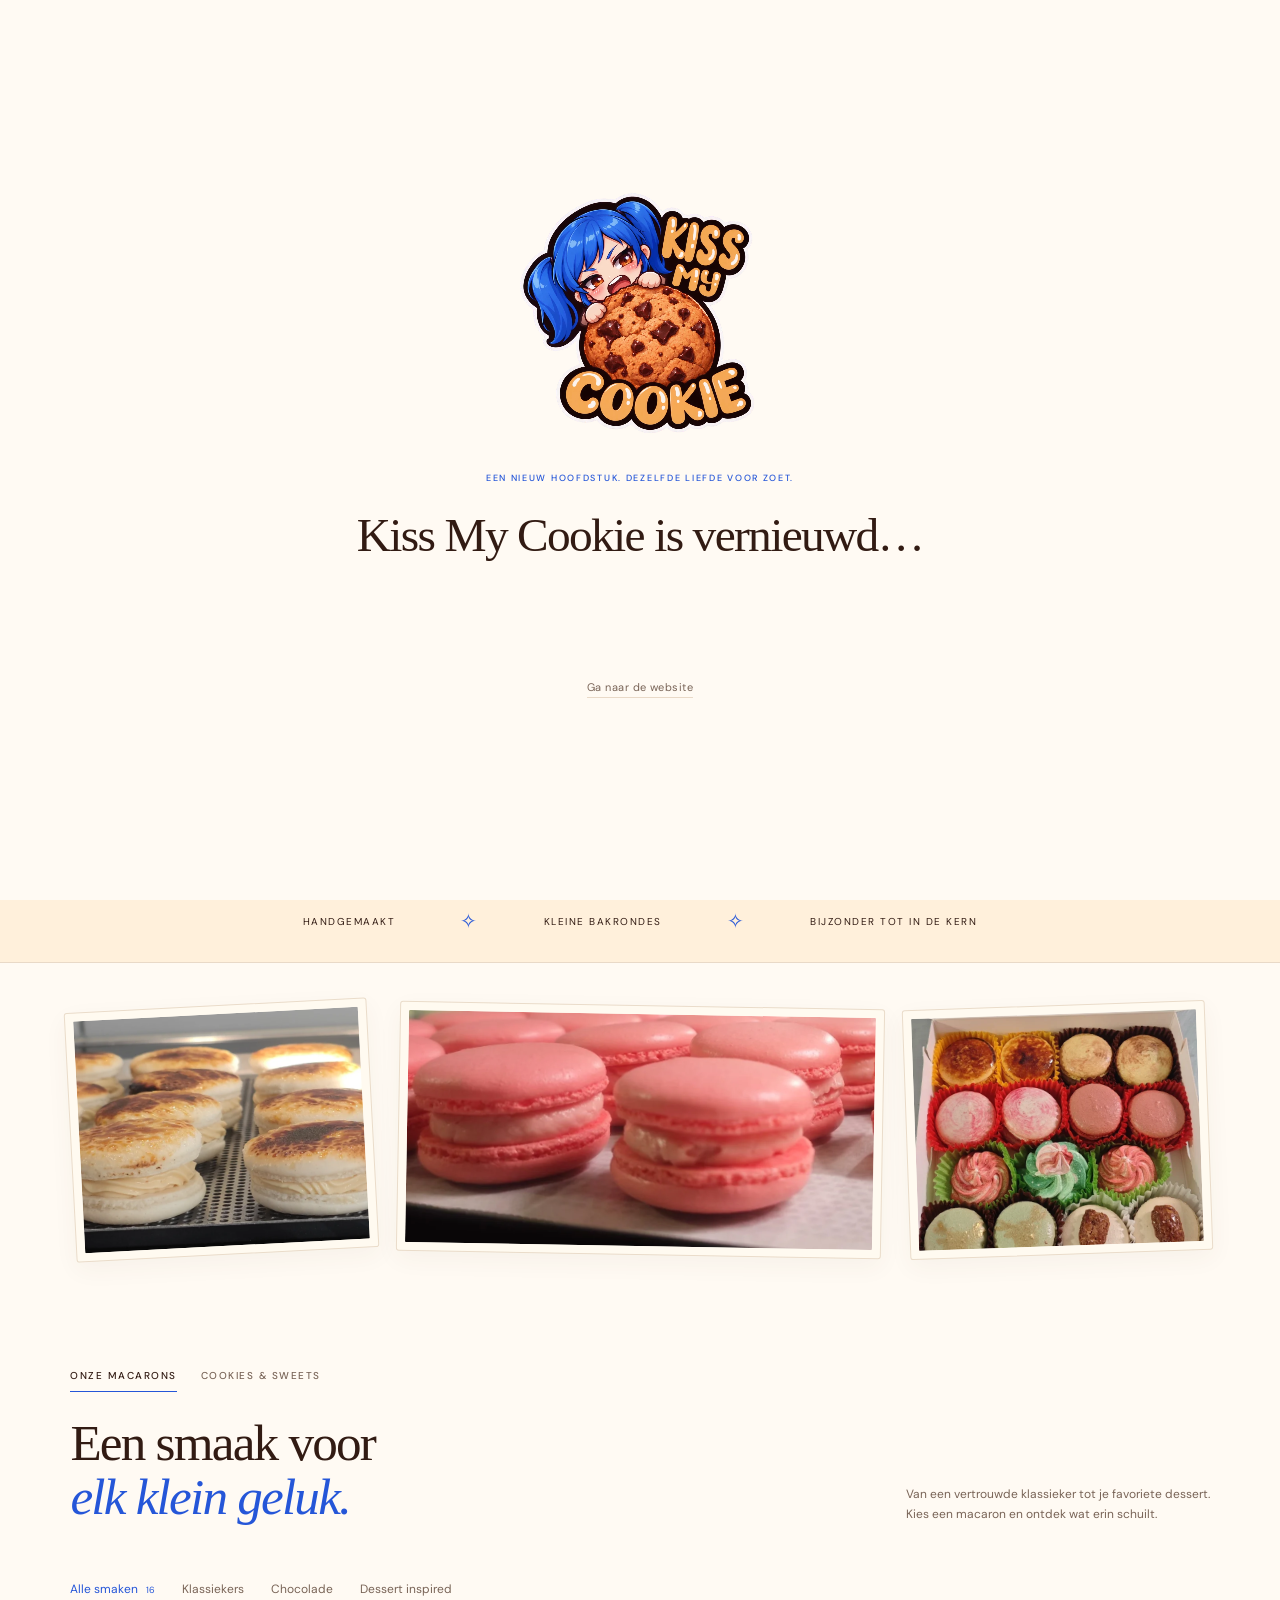
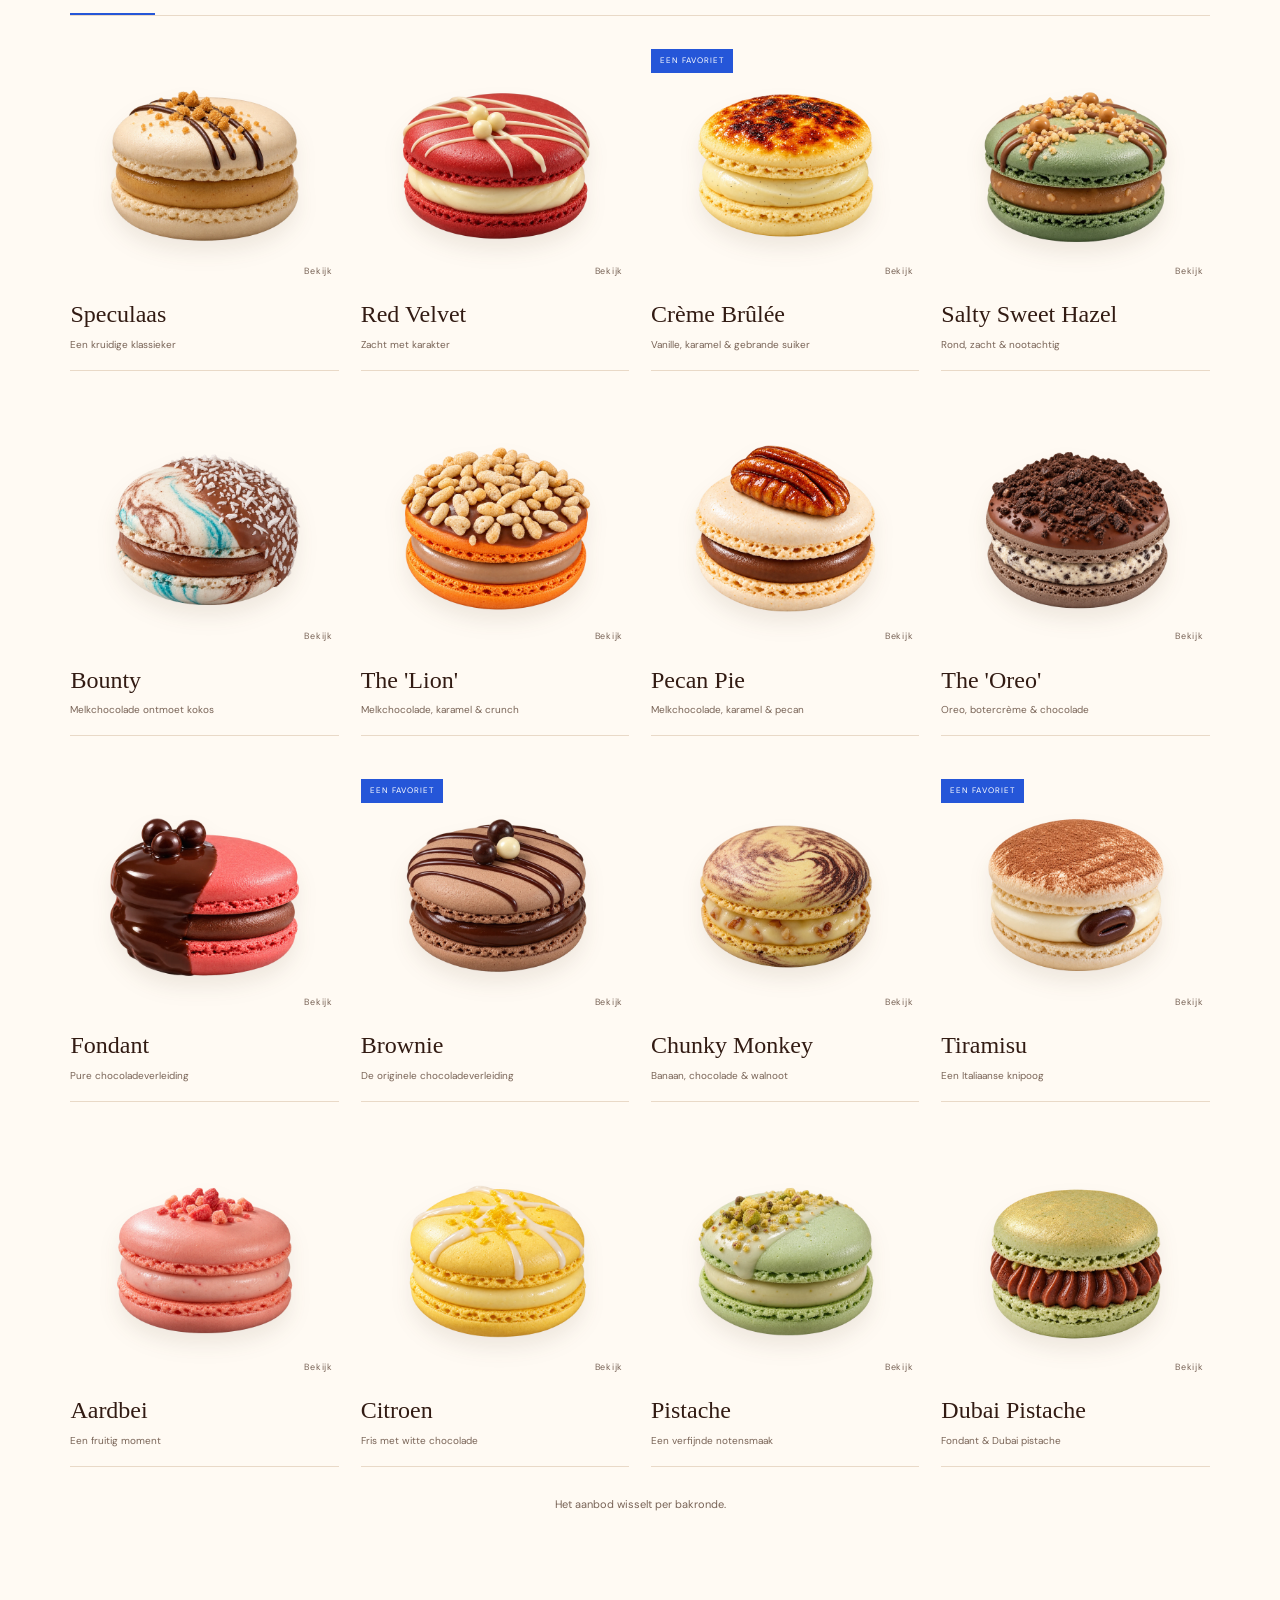
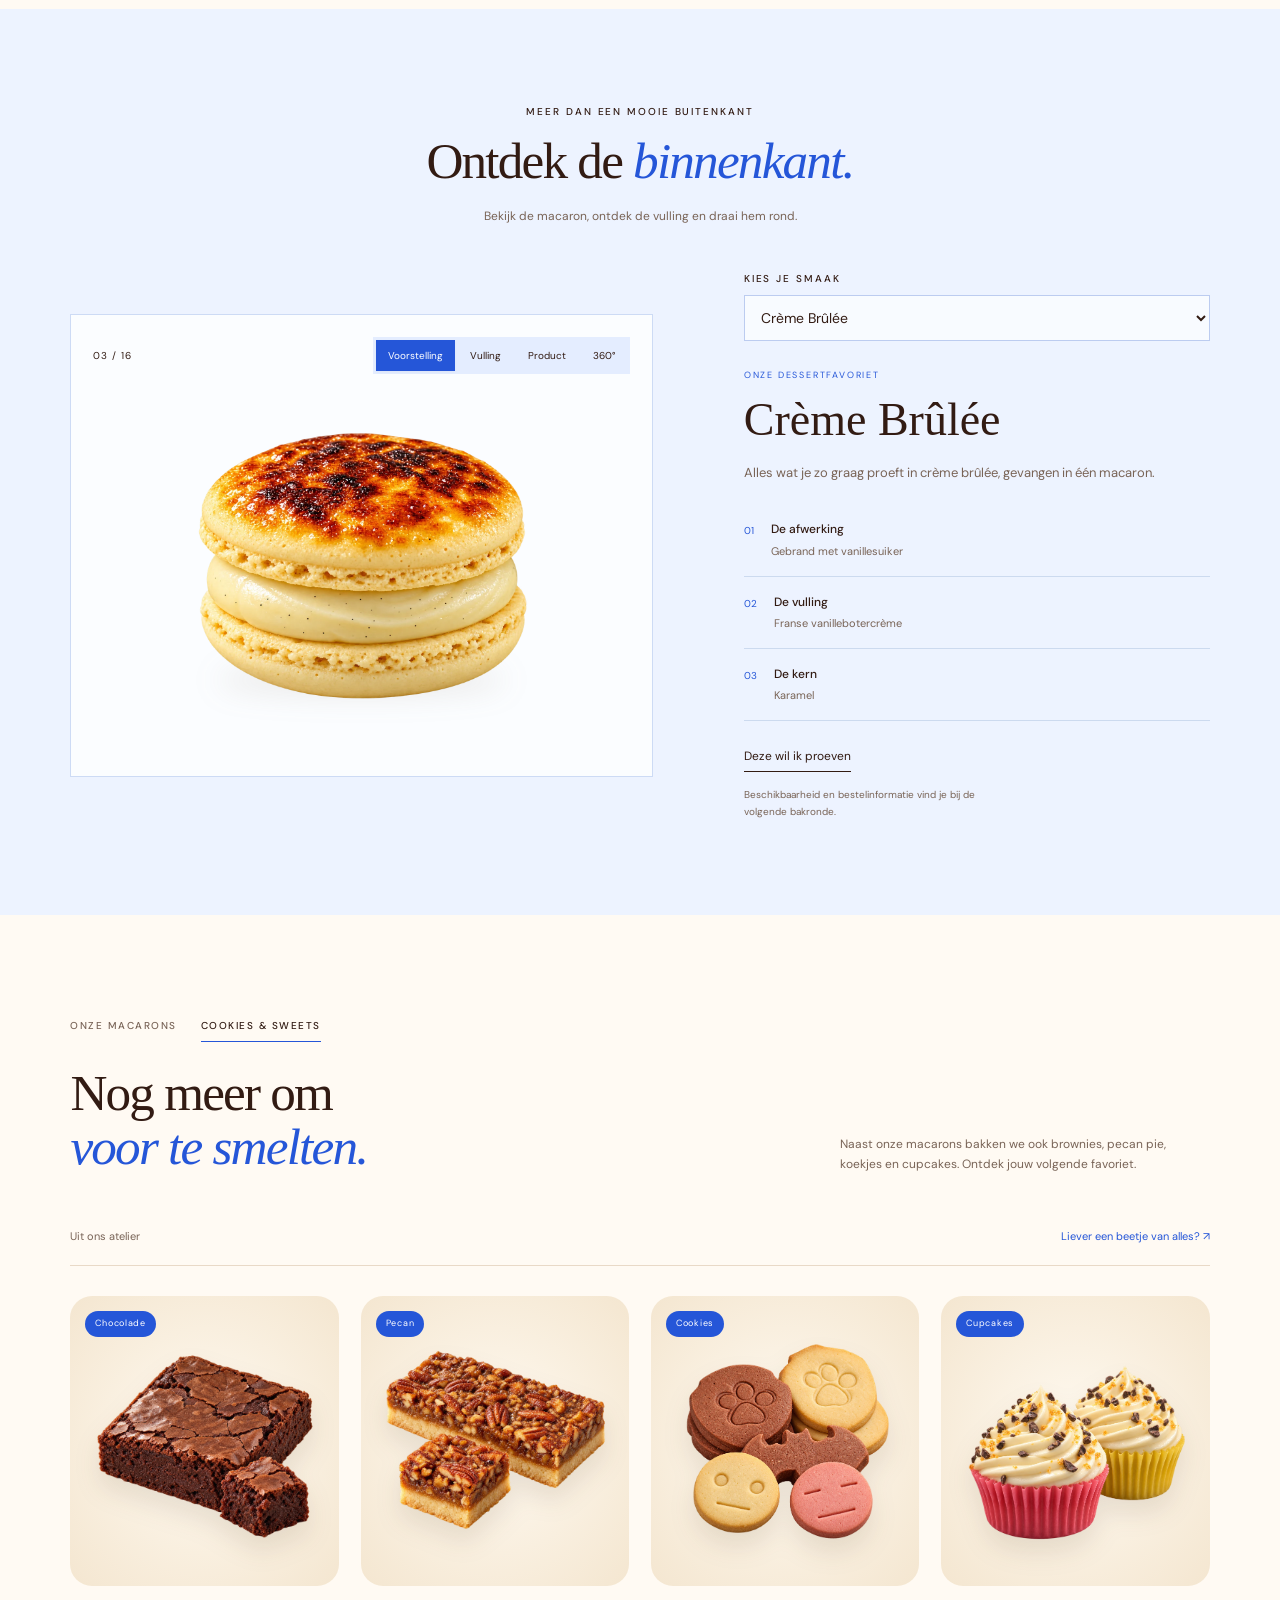
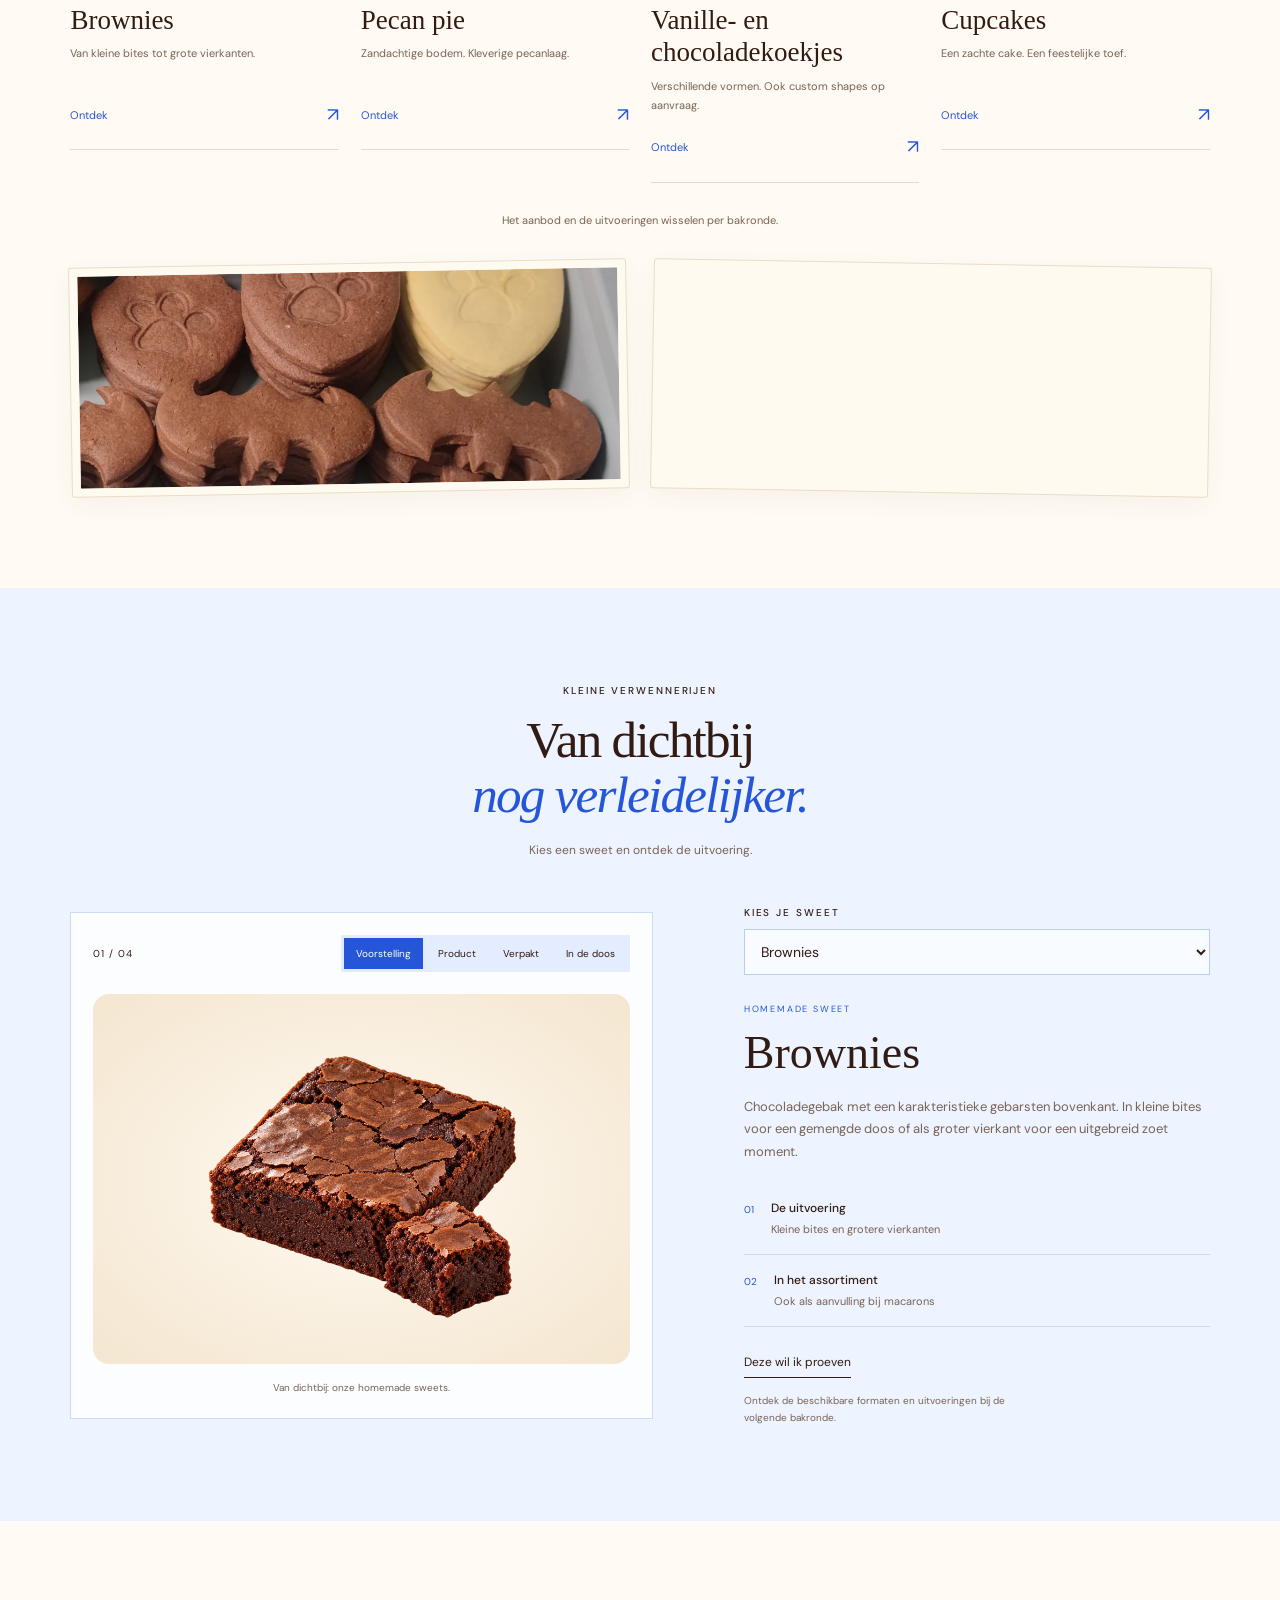
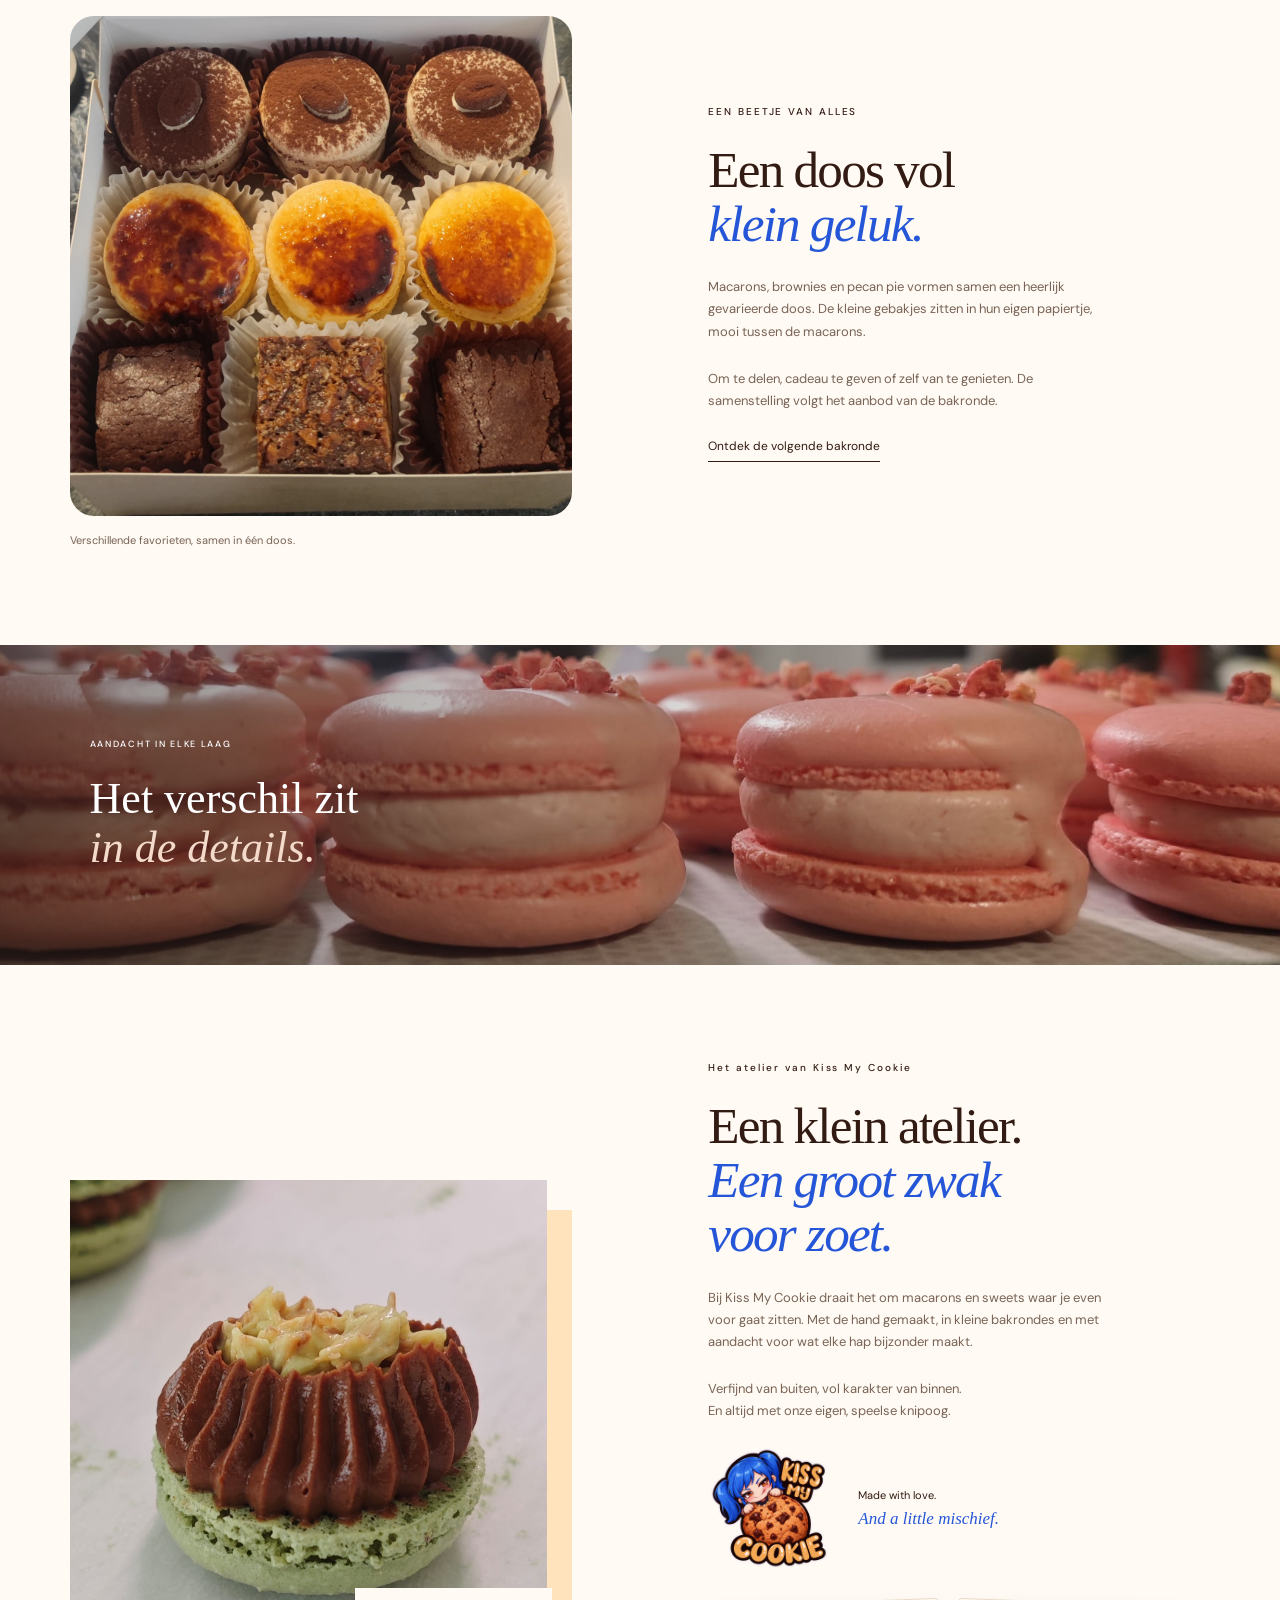
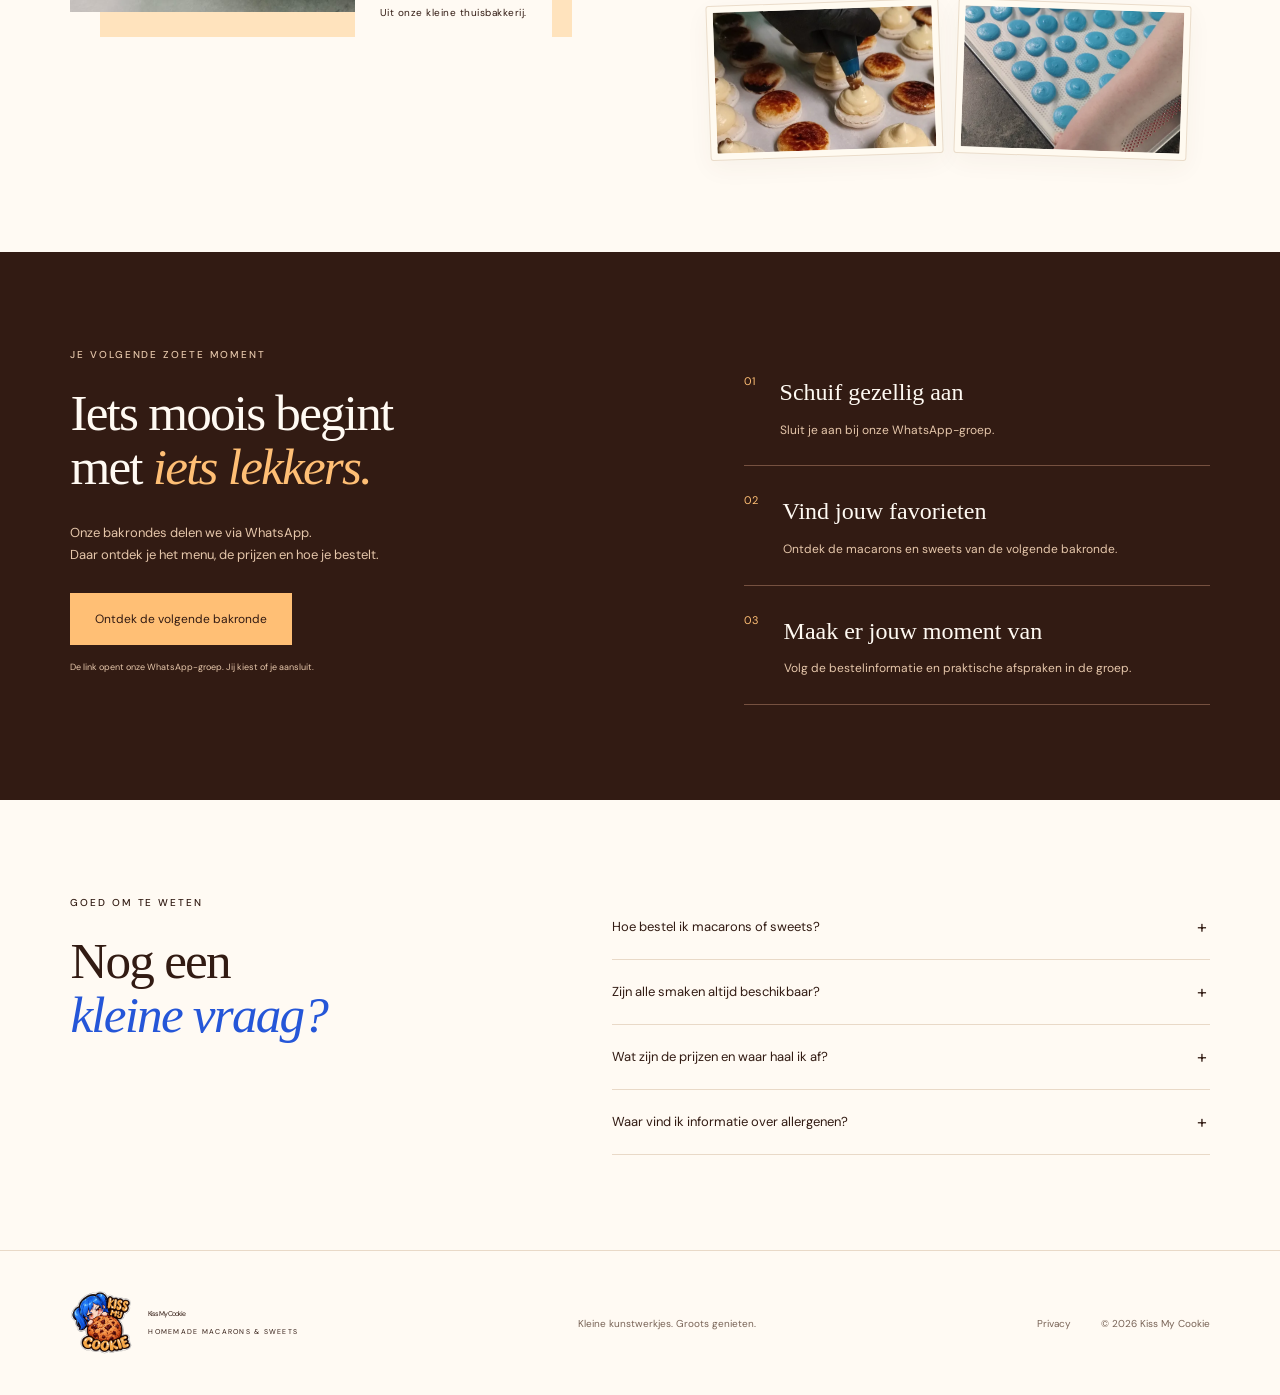
==== commit 903704e8: "Remove smiley cookie photo from homepage overview" ====
--- a/site/index.html
+++ b/site/index.html
@@ -26,7 +26,6 @@
 <div class="warmth-sweets">
 <figure class="warmth-frame"><img src="assets/atelier-moments/speelse-koekjes.webp" width="900" height="600" alt="Eigen vanille- en chocoladekoekjes met pootafdrukken en vleermuisvormen" loading="lazy" decoding="async"></figure>
 <figure class="warmth-frame"><img src="assets/atelier-moments/cupcakes-uit-het-atelier.webp" width="900" height="600" alt="Versgebakken cupcakes met hoge crèmetoeven op een bakplaat" loading="lazy" decoding="async"></figure>
-<figure class="warmth-frame warmth-smileys"><img src="assets/sweets/koekjes-smileys.webp" width="1100" height="488" alt="Eigen ronde koekjes in licht en roze deeg met verschillende ingedrukte gezichtsuitdrukkingen" loading="lazy" decoding="async"></figure>
 </div>
 
 </section>
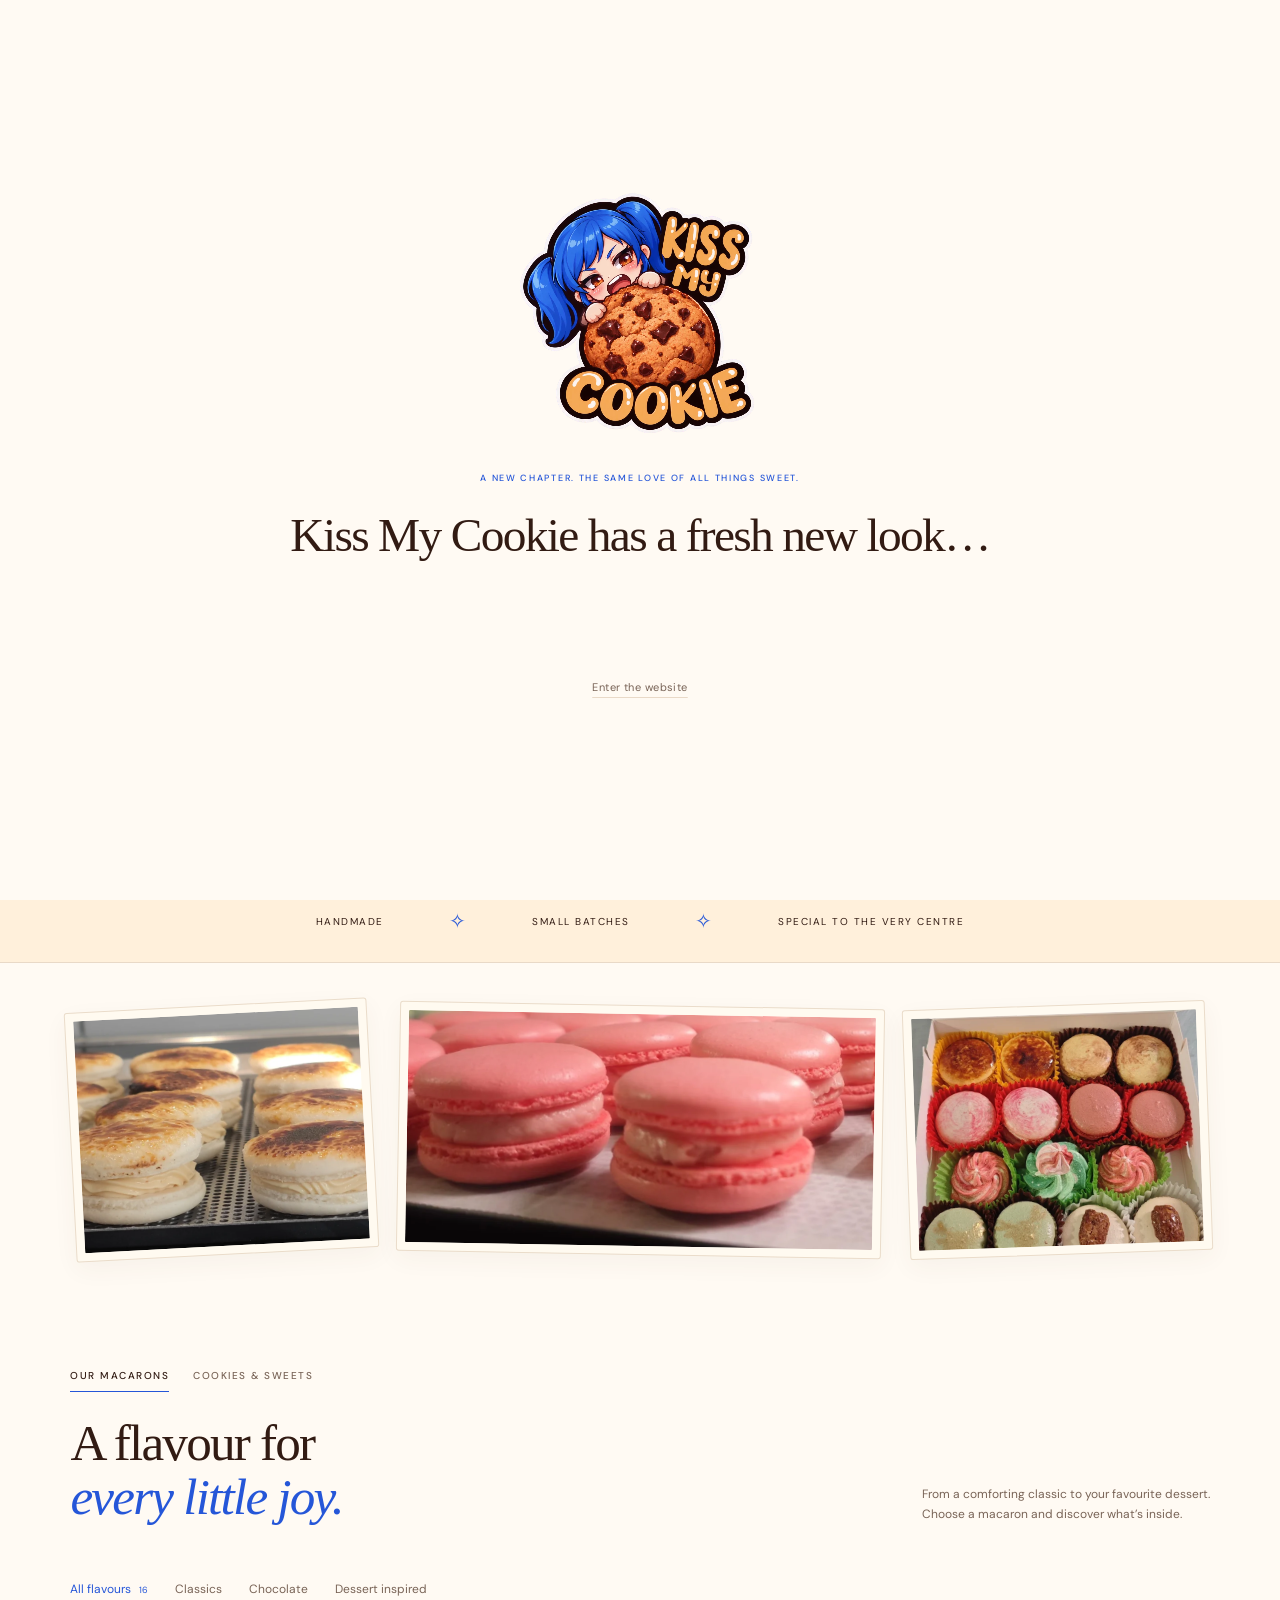
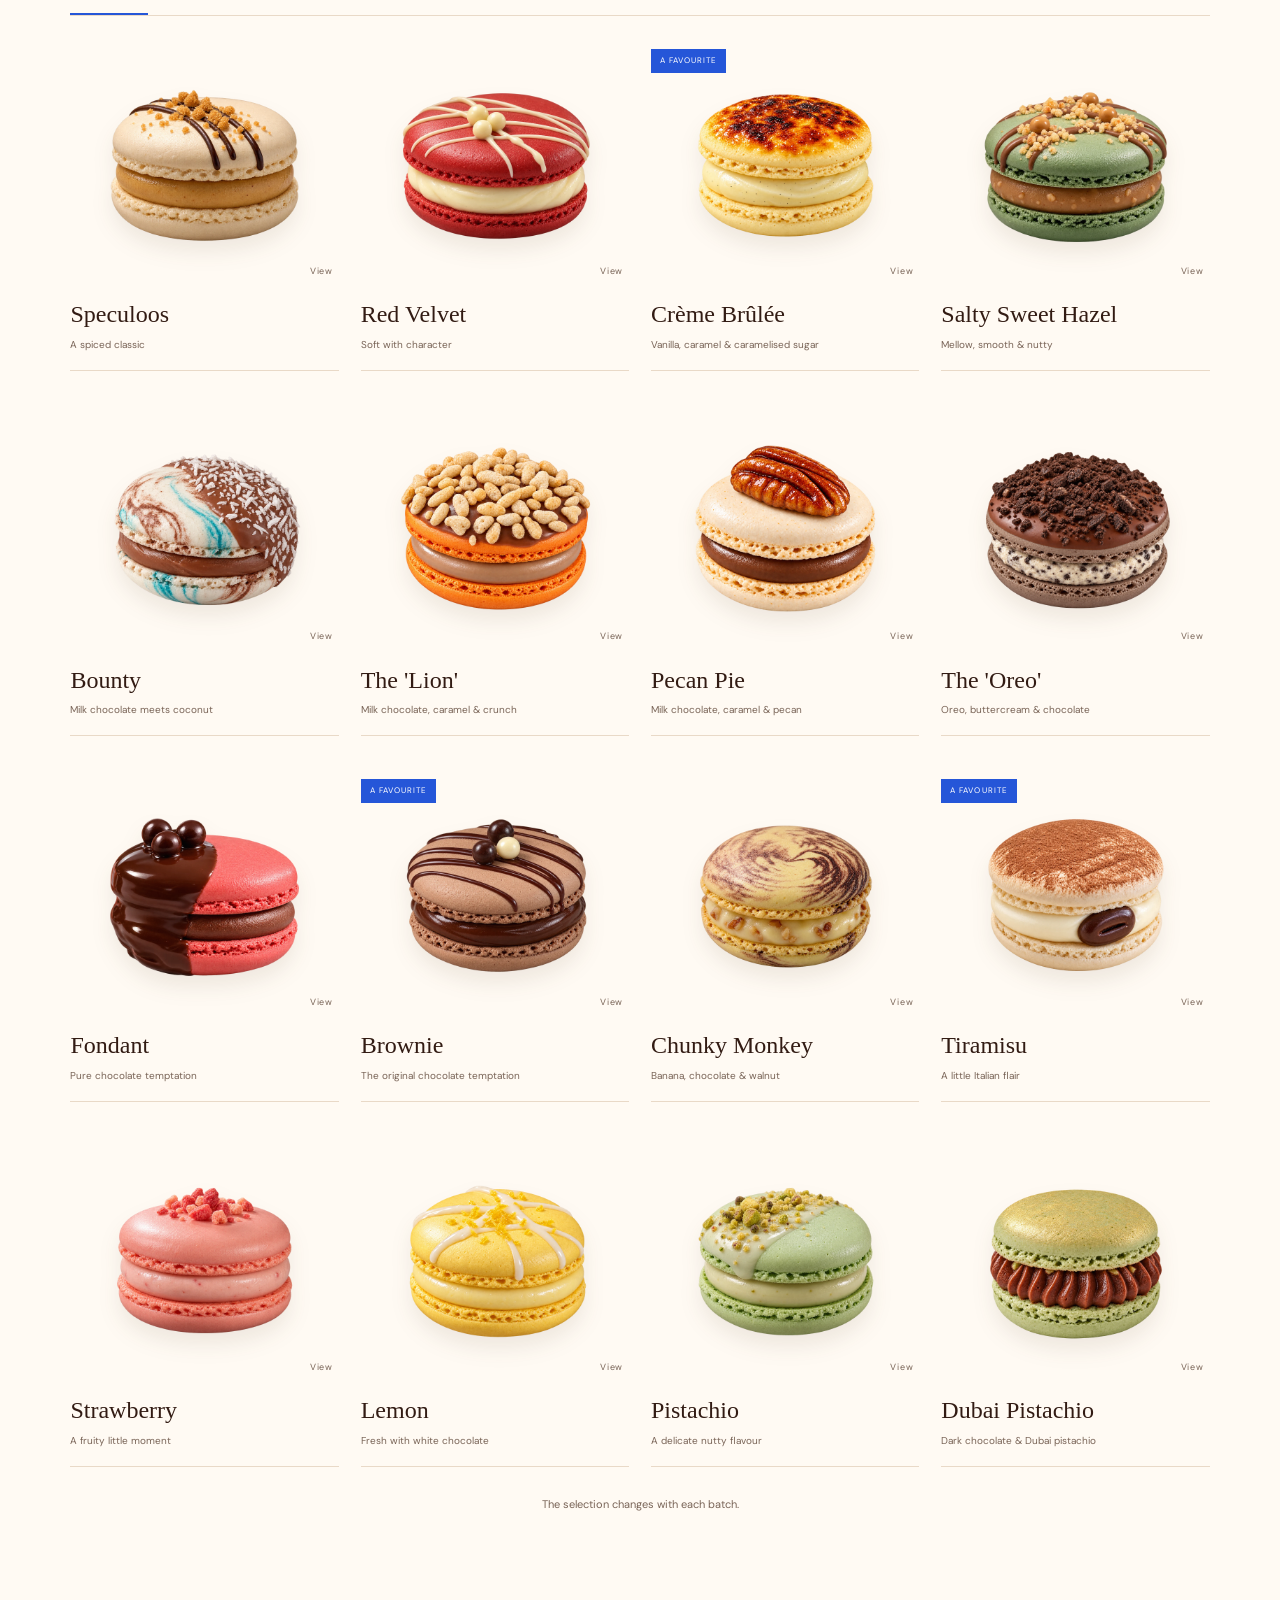
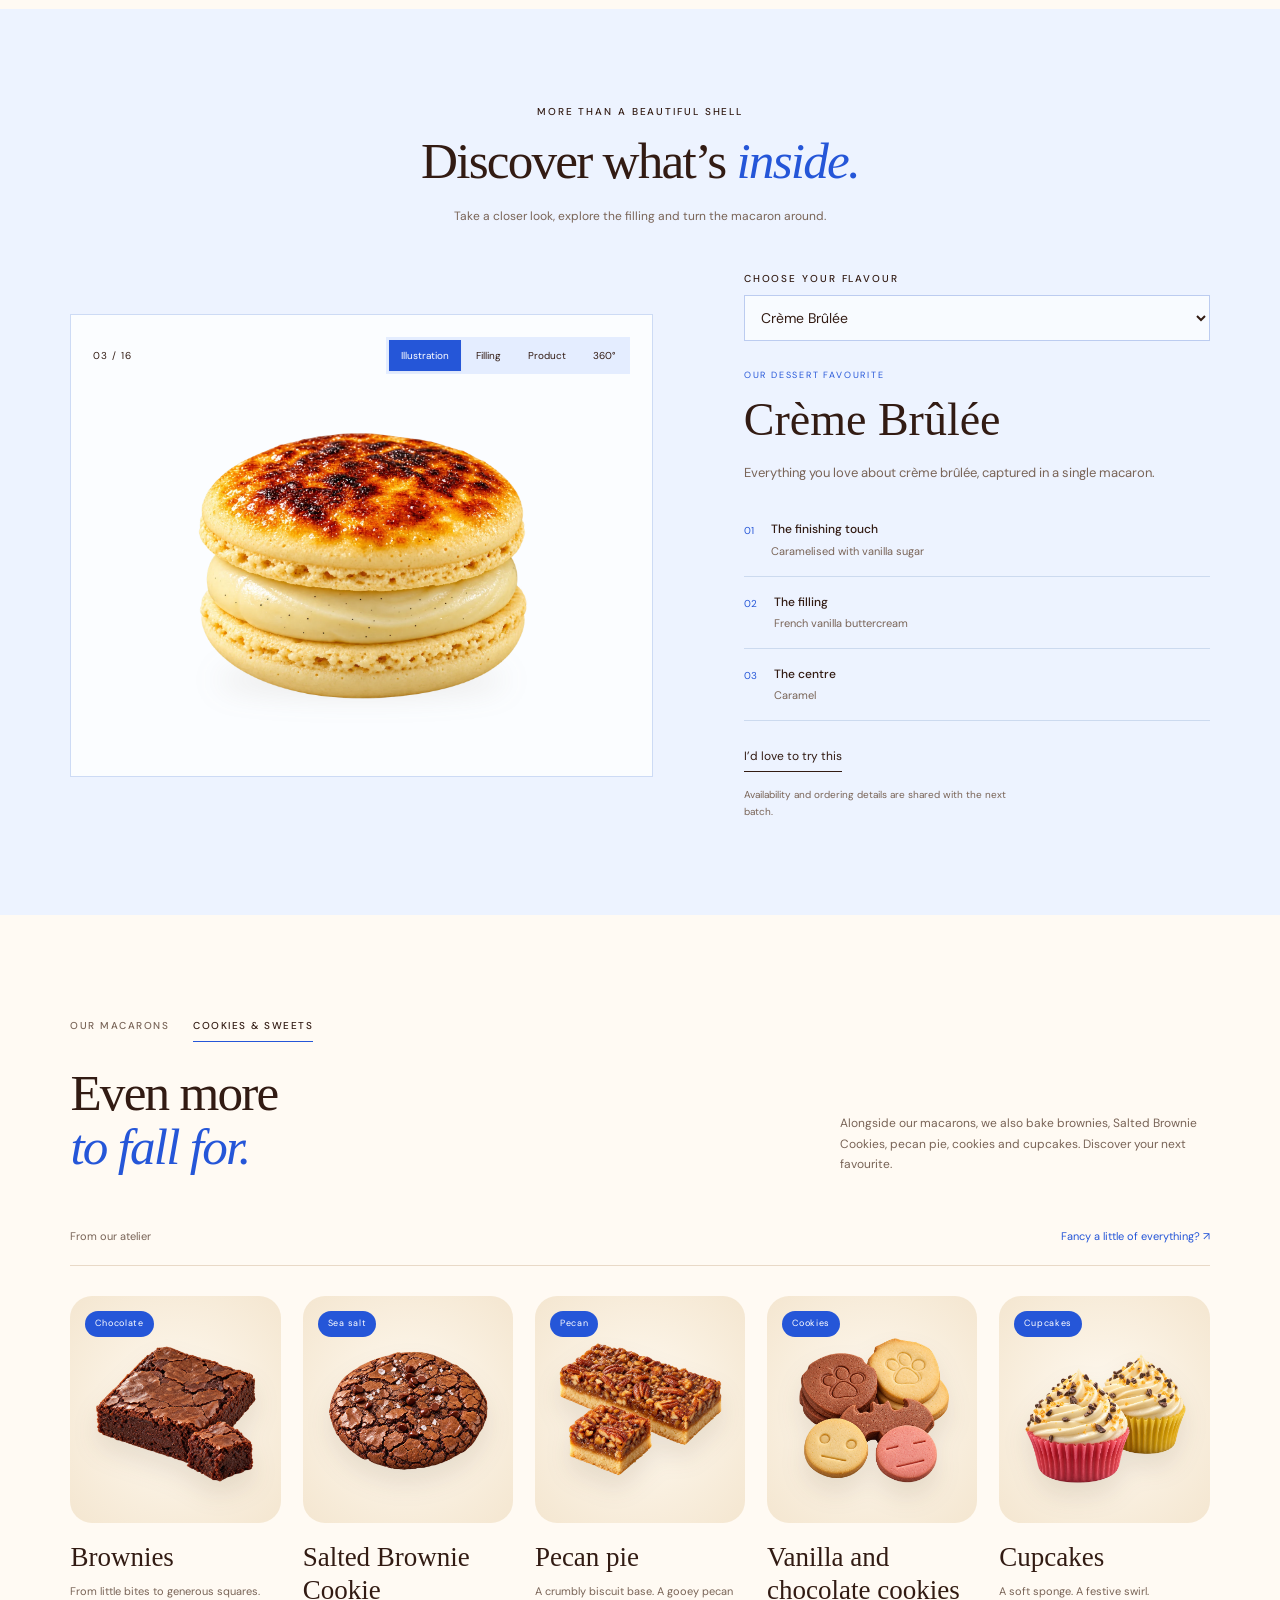
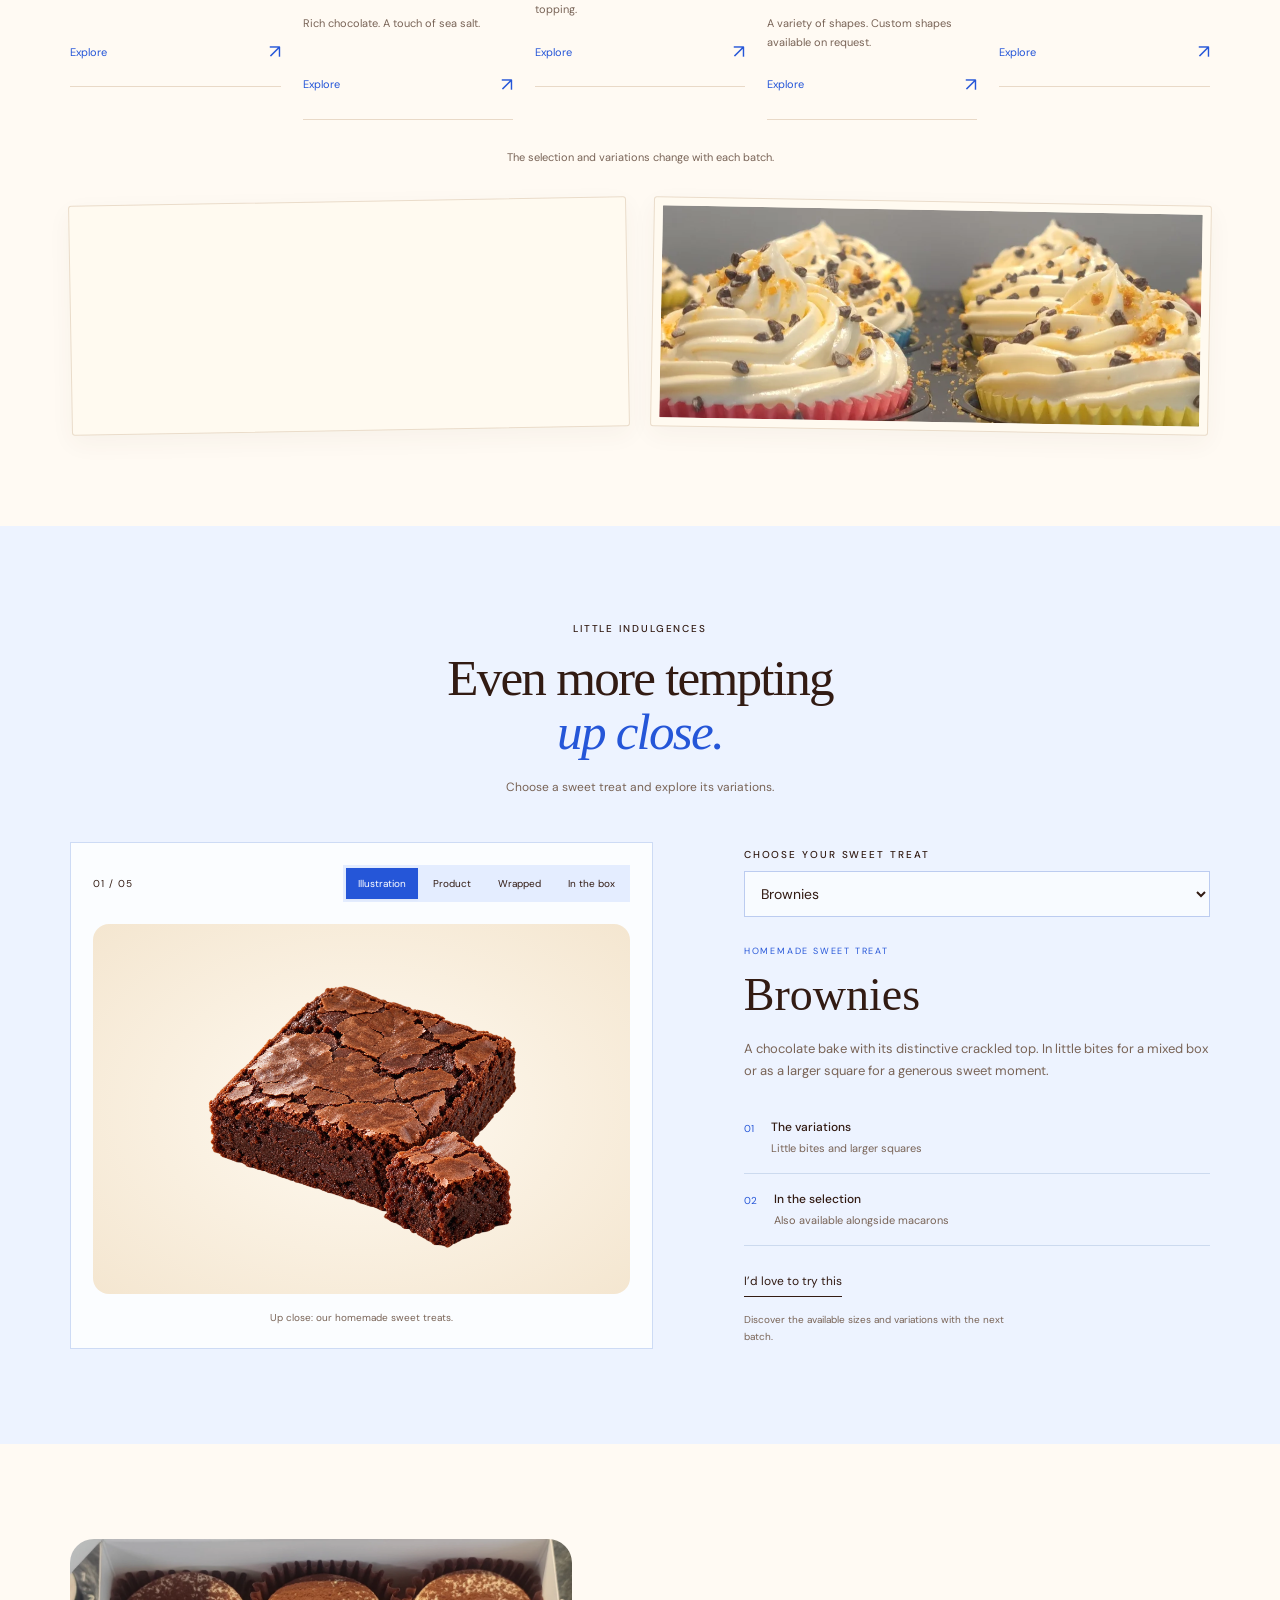
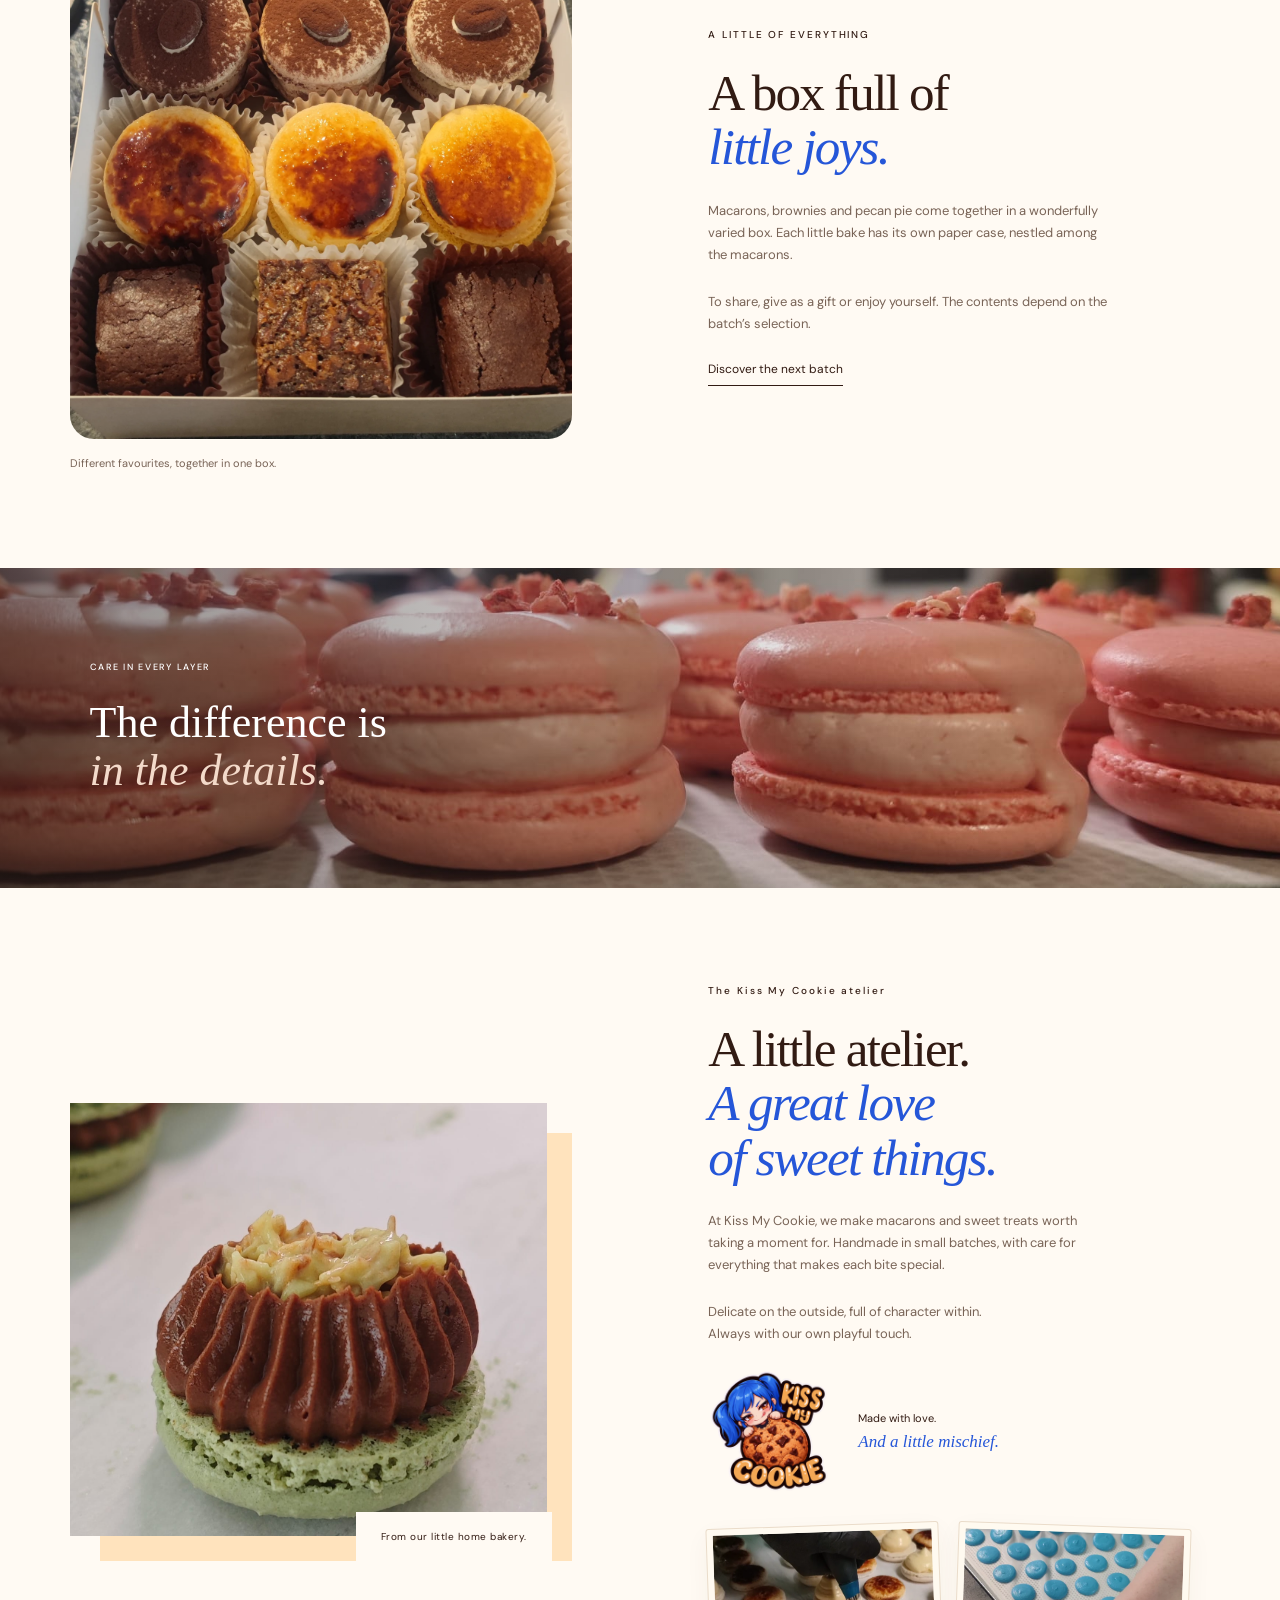
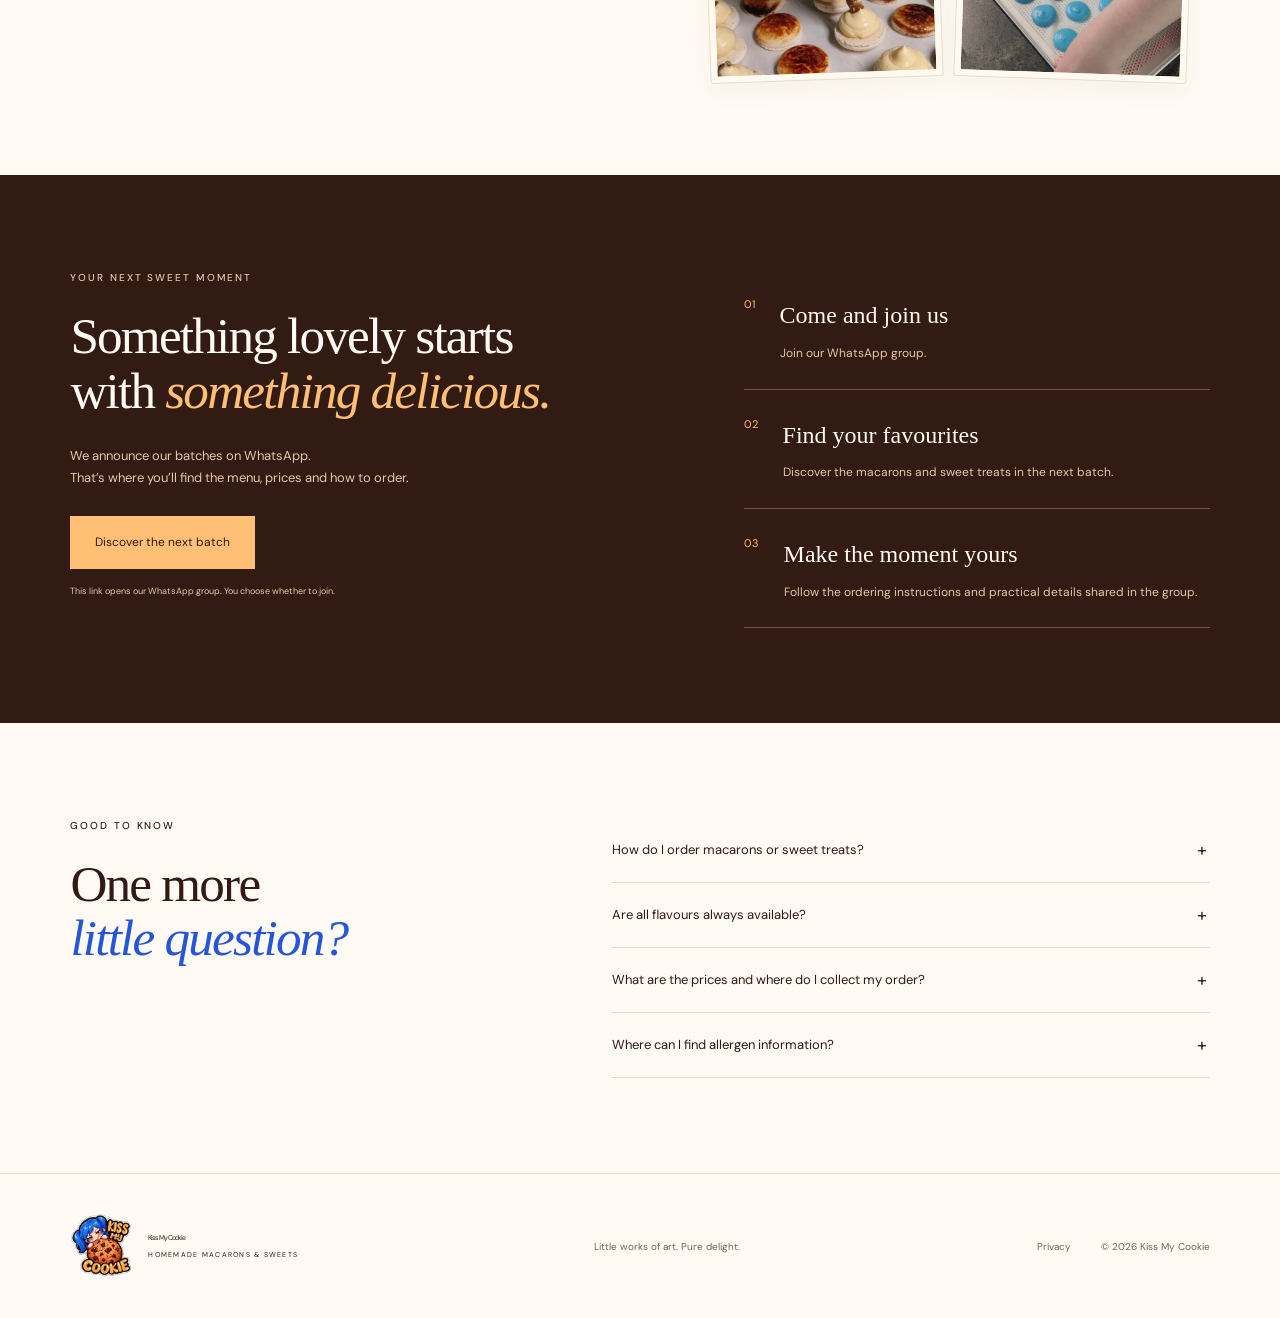
==== commit 022d2921: "Add Dutch English and French language support and Salted Brownie Cookie" ====
--- a/site/index.html
+++ b/site/index.html
@@ -1,42 +1,44 @@
 <!doctype html>
-<html lang="nl"><head><meta charset="utf-8"><meta name="viewport" content="width=device-width,initial-scale=1"><meta name="theme-color" content="#2556d8"><title>Kiss My Cookie — Kleine kunstwerkjes. Groots genieten.</title><meta name="description" content="Handgemaakte macarons, brownies, pecan pie, koekjes en cupcakes van Kiss My Cookie. Ontdek onze collectie en volg de volgende bakronde via WhatsApp."><meta property="og:title" content="Kiss My Cookie — Homemade macarons & sweets"><meta property="og:description" content="Kleine kunstwerkjes. Groots genieten. Ontdek onze macarons, cookies &amp; sweets."><link rel="icon" type="image/png" href="assets/favicon-2026-transparent.png"><link rel="stylesheet" href="styles.css?v=20261004-2"><script src="finishes.js?v=20261004-2" defer></script><script src="macaron.js?v=20261004-2" defer></script><script src="app.js?v=20261004-2" defer></script><script src="hero-favorites.js?v=20261004-2" defer></script><script src="hero-logo.js?v=20261004-2" defer></script><script src="atelier-logo.js?v=20261004-2" defer></script><script src="sweets.js?v=20261004-2" defer></script><link rel="stylesheet" href="warmth.css?v=20261004-2"></head>
-<body><dialog class="welcome-intro" id="welcome-intro" aria-labelledby="welcome-title" tabindex="-1" autofocus><div class="welcome-content"><div class="welcome-brand" id="welcome-brand"><video id="hero-logo" muted playsinline preload="none" data-src="assets/kissmycookie_transparent_full_5s_v2.webm" aria-hidden="true" inert></video><img class="welcome-logo-fallback" src="assets/hero-logo-poster-v2.webp" width="1080" height="1080" alt="Kiss My Cookie"></div><p class="eyebrow">EEN NIEUW HOOFDSTUK. DEZELFDE LIEFDE VOOR ZOET.</p><h2 class="welcome-title" id="welcome-title"><span>Kiss My Cookie is vernieuwd…</span><em class="welcome-taste">…laten we er samen van proeven.</em></h2><button class="welcome-skip" id="welcome-skip" type="button">Ga naar de website</button></div></dialog><a class="skip" href="#main">Naar de inhoud</a><div class="announcement">Met de hand gemaakt. Met plezier gedeeld.</div>
-<header class="header"><a class="brand-lockup" href="#" aria-label="Kiss My Cookie — home"><img src="assets/logo-2026-transparent.webp" width="79" height="86" alt="Kiss My Cookie"><span>Kiss My Cookie<small>HOMEMADE. WITH ATTITUDE.</small></span></a><button class="menu-toggle" aria-expanded="false" aria-controls="navigation" type="button">Menu <span>☰</span></button><nav id="navigation" aria-label="Hoofdnavigatie"><a href="#collectie">Macarons</a><a href="#sweets">Cookies &amp; sweets</a><a href="#ontdek">Tot in de kern</a><a href="#verhaal">Ons atelier</a><a href="#bestellen" class="nav-cta">Bestellen</a></nav></header>
-<main id="main"><section class="hero"><div class="hero-copy"><p class="eyebrow">HOMEMADE MACARONS &amp; SWEETS.<br>MET EEN EIGEN KARAKTER.</p><h1>Kleine<br>kunstwerkjes.<br><em>Groots genieten.</em></h1><p>Van verfijnde macarons tot brownies, koekjes en cupcakes.<br> Met de hand gemaakt, voor jouw zoete moment.</p><div class="hero-actions"><a class="button" href="#collectie">Ontdek de collectie</a><a class="quiet-link" href="#sweets">Ontdek ook onze cookies &amp; sweets</a></div></div><div class="hero-visual"><span class="hero-edition">ONZE FAVORIET · CRÈME BRÛLÉE</span><div class="hero-showcase"><div class="hero-orbit" aria-hidden="true"></div><div class="hero-viewer" id="hero-images" role="button" tabindex="0" aria-label="Kijk binnenin Crème Brûlée" aria-pressed="false" aria-controls="hero-cut"><img id="hero-photo" src="assets/products/creme-brulee.webp" alt="Voorstelling van Crème Brûlée met gebrande vanillesuiker" width="1536" height="1024"><figure id="hero-cut" hidden><img src="assets/sections/creme-brulee.webp" alt="Crème Brûlée verticaal doorgesneden, met vanillebotercrème en kleine karamelkern" width="900" height="600"></figure></div><div class="hero-interaction"><span>Ontdek het zachte hart</span><div class="hero-favorite-controls"><button id="hero-previous" type="button" aria-label="Vorige favoriet">‹</button><button id="hero-open" type="button" aria-pressed="false">Kijk binnenin <span>＋</span></button><button id="hero-next" type="button" aria-label="Volgende favoriet">›</button></div><button id="hero-pause" type="button" aria-pressed="false">Pauzeer wisselen</button></div></div><div class="hero-caption"><span>Vanille met een vurig kantje.</span><h2>Crème brûlée</h2><p>Franse vanillebotercrème. Een kleine karamelkern.<br>Gebrand met vanillesuiker.</p></div></div></section>
-<div class="values"><span>Handgemaakt</span><i>✧</i><span>Kleine bakrondes</span><i>✧</i><span>Bijzonder tot in de kern</span></div>
+<html lang="nl"><head><meta charset="utf-8"><meta name="viewport" content="width=device-width,initial-scale=1"><meta name="theme-color" content="#2556d8"><title data-i18n="copy0">Kiss My Cookie — Kleine kunstwerkjes. Groots genieten.</title><meta name="description" content="Handgemaakte macarons, brownies, pecan pie, koekjes en cupcakes van Kiss My Cookie. Ontdek onze collectie en volg de volgende bakronde via WhatsApp." data-i18n-content="copy114"><meta property="og:title" content="Kiss My Cookie — Homemade macarons &amp; sweets" data-i18n-content="copy115"><meta property="og:description" content="Kleine kunstwerkjes. Groots genieten. Ontdek onze macarons, cookies &amp; sweets." data-i18n-content="copy116"><link rel="icon" type="image/png" href="assets/favicon-2026-transparent.png"><link rel="stylesheet" href="styles.css?v=20261004-salted-cookie-original"><script src="i18n-data.js?v=20261004-salted-cookie-original" defer=""></script><script src="i18n.js?v=20261004-i18n" defer=""></script><script src="finishes.js?v=20261004-i18n" defer=""></script><script src="macaron.js?v=20261004-i18n" defer=""></script><script src="app.js?v=20261004-i18n" defer=""></script><script src="hero-favorites.js?v=20261004-i18n" defer=""></script><script src="hero-logo.js?v=20261004-i18n" defer=""></script><script src="atelier-logo.js?v=20261004-i18n" defer=""></script><script src="sweets.js?v=20261004-salted-cookie-original" defer=""></script><link rel="stylesheet" href="warmth.css?v=20261004-i18n"><link rel="stylesheet" href="languages.css?v=20261004-i18n"></head>
+<body><dialog class="welcome-intro" id="welcome-intro" aria-labelledby="welcome-title" tabindex="-1" autofocus=""><div class="welcome-content"><div class="welcome-brand" id="welcome-brand"><video id="hero-logo" muted="" playsinline="" preload="none" data-src="assets/kissmycookie_transparent_full_5s_v2.webm" aria-hidden="true" inert=""></video><img class="welcome-logo-fallback" src="assets/hero-logo-poster-v2.webp" width="1080" height="1080" alt="Kiss My Cookie"></div><p class="eyebrow" data-i18n="copy1">EEN NIEUW HOOFDSTUK. DEZELFDE LIEFDE VOOR ZOET.</p><h2 class="welcome-title" id="welcome-title" data-i18n="copy2"><span>Kiss My Cookie is vernieuwd…</span><em class="welcome-taste">…laten we er samen van proeven.</em></h2><button class="welcome-skip" id="welcome-skip" type="button" data-i18n="copy3">Ga naar de website</button></div></dialog><a class="skip" href="#main" data-i18n="copy4">Naar de inhoud</a><div class="announcement" data-i18n="extra0">Met de hand gemaakt. Met plezier gedeeld.</div>
+<header class="header"><a class="brand-lockup" href="#" aria-label="Kiss My Cookie — home" data-i18n-aria-label="copy117"><img src="assets/logo-2026-transparent.webp" width="79" height="86" alt="Kiss My Cookie"><span data-i18n="copy5">Kiss My Cookie<small>HOMEMADE. WITH ATTITUDE.</small></span></a><nav id="navigation" aria-label="Hoofdnavigatie" data-i18n-aria-label="copy118"><a href="#collectie" data-i18n="copy7">Macarons</a><a href="#sweets" data-i18n="copy8">Cookies &amp; sweets</a><a href="#ontdek" data-i18n="copy9">Tot in de kern</a><a href="#verhaal" data-i18n="copy10">Ons atelier</a><a href="#bestellen" class="nav-cta" data-i18n="copy11">Bestellen</a></nav><div class="header-actions"><div class="language-switcher" role="group" aria-label="Kies je taal" data-i18n-aria-label="extra2"><button type="button" data-language="nl" lang="nl" aria-label="Nederlands" aria-pressed="true">NL</button><button type="button" data-language="en" lang="en" aria-label="English" aria-pressed="false">EN</button><button type="button" data-language="fr" lang="fr" aria-label="Français" aria-pressed="false">FR</button></div><button class="menu-toggle" aria-expanded="false" aria-controls="navigation" type="button" data-i18n="copy6">Menu <span>☰</span></button></div></header>
+<main id="main"><section class="hero"><div class="hero-copy"><p class="eyebrow" data-i18n="copy12">HOMEMADE MACARONS &amp; SWEETS.<br>MET EEN EIGEN KARAKTER.</p><h1 data-i18n="copy13">Kleine<br>kunstwerkjes.<br><em>Groots genieten.</em></h1><p data-i18n="copy14">Van verfijnde macarons tot brownies, koekjes en cupcakes.<br> Met de hand gemaakt, voor jouw zoete zonde.</p><div class="hero-actions"><a class="button" href="#collectie" data-i18n="copy15">Ontdek de collectie</a><a class="quiet-link" href="#sweets" data-i18n="copy16">Ontdek ook onze cookies &amp; sweets</a></div></div><div class="hero-visual"><span class="hero-edition" data-i18n="copy17">ONZE FAVORIET · CRÈME BRÛLÉE</span><div class="hero-showcase"><div class="hero-orbit" aria-hidden="true"></div><div class="hero-viewer" id="hero-images" role="button" tabindex="0" aria-label="Kijk binnenin Crème Brûlée" aria-pressed="false" aria-controls="hero-cut" data-i18n-aria-label="copy119"><img id="hero-photo" src="assets/products/creme-brulee.webp" alt="Voorstelling van Crème Brûlée met gebrande vanillesuiker" width="1536" height="1024" data-i18n-alt="copy120"><figure id="hero-cut" hidden=""><img src="assets/sections/creme-brulee.webp" alt="Crème Brûlée verticaal doorgesneden, met vanillebotercrème en kleine karamelkern" width="900" height="600" data-i18n-alt="copy121"></figure></div><div class="hero-interaction"><span data-i18n="copy18">Ontdek het zachte hart</span><div class="hero-favorite-controls"><button id="hero-previous" type="button" aria-label="Vorige favoriet" data-i18n-aria-label="copy122">‹</button><button id="hero-open" type="button" aria-pressed="false" data-i18n="copy19">Kijk binnenin <span>＋</span></button><button id="hero-next" type="button" aria-label="Volgende favoriet" data-i18n-aria-label="copy123">›</button></div><button id="hero-pause" type="button" aria-pressed="false" data-i18n="copy20">Pauzeer wisselen</button></div></div><div class="hero-caption"><span data-i18n="copy21">Vanille met een vurig kantje.</span><h2 data-i18n="copy22">Crème brûlée</h2><p data-i18n="copy23">Franse vanillebotercrème. Een kleine karamelkern.<br>Gebrand met vanillesuiker.</p></div></div></section>
+<div class="values"><span data-i18n="copy24">Handgemaakt</span><i>✧</i><span data-i18n="copy25">Kleine bakrondes</span><i>✧</i><span data-i18n="copy26">Bijzonder tot in de kern</span></div>
 
 <div class="warmth-ribbon">
-<figure class="warmth-frame warmth-taste"><img src="assets/atelier-moments/creme-brulee-bakplaat.webp" width="720" height="760" alt="Huisgemaakte crème-brûléemacarons met gebrande bovenkant op de bakplaat" loading="lazy" decoding="async"></figure>
-<figure class="warmth-frame warmth-batch"><img src="assets/atelier-moments/roze-bakronde.webp" width="1100" height="520" alt="Roze macarons naast elkaar op de bakplaat in het thuisatelier" loading="lazy" decoding="async"></figure>
-<figure class="warmth-frame warmth-box"><img src="assets/atelier-moments/doos-met-karakter.webp" width="720" height="760" alt="Een open doos met kleurrijke macarons en speels opgespoten vullingen" loading="lazy" decoding="async"></figure>
+<figure class="warmth-frame warmth-taste"><img src="assets/atelier-moments/creme-brulee-bakplaat.webp" width="720" height="760" alt="Huisgemaakte crème-brûléemacarons met gebrande bovenkant op de bakplaat" loading="lazy" decoding="async" data-i18n-alt="copy124"></figure>
+<figure class="warmth-frame warmth-batch"><img src="assets/atelier-moments/roze-bakronde.webp" width="1100" height="520" alt="Roze macarons naast elkaar op de bakplaat in het thuisatelier" loading="lazy" decoding="async" data-i18n-alt="copy125"></figure>
+<figure class="warmth-frame warmth-box"><img src="assets/atelier-moments/doos-met-karakter.webp" width="720" height="760" alt="Een open doos met kleurrijke macarons en speels opgespoten vullingen" loading="lazy" decoding="async" data-i18n-alt="copy126"></figure>
 </div>
-<section id="collectie" class="section collection"><div class="section-heading"><div><nav class="collection-tabs" aria-label="Kies je collectie"><a href="#collectie" aria-current="location">Onze macarons</a><a href="#sweets">Cookies &amp; sweets</a></nav><h2>Een smaak voor<br><em>elk klein geluk.</em></h2></div><p>Van een vertrouwde klassieker tot je favoriete dessert.<br>Kies een macaron en ontdek wat erin schuilt.</p></div><div class="filters" role="group" aria-label="Filter smaken"><button type="button" class="active" data-filter="all" aria-pressed="true">Alle smaken <span>16</span></button><button type="button" data-filter="classic" aria-pressed="false">Klassiekers</button><button type="button" data-filter="chocolate" aria-pressed="false">Chocolade</button><button type="button" data-filter="dessert" aria-pressed="false">Dessert inspired</button></div><p id="filter-status" class="sr-only" aria-live="polite"></p><div id="product-grid" class="product-grid"></div><noscript><p>Onze smaken: Speculaas, Red Velvet, Crème Brûlée, Salty Sweet Hazel, Bounty, Pecan Pie, The 'Lion', The 'Oreo', Brownie, Fondant, Chunky Monkey, Tiramisu, Aardbei, Citroen, Pistache en Dubai Pistache. Activeer JavaScript voor de interactieve collectie.</p></noscript><p class="availability">Het aanbod wisselt per bakronde.</p></section>
-<section id="ontdek" class="experience section" aria-labelledby="experience-heading"><div class="experience-head"><p class="eyebrow">MEER DAN EEN MOOIE BUITENKANT</p><h2 id="experience-heading">Ontdek de <em>binnenkant.</em></h2><p>Bekijk de macaron, ontdek de vulling en draai hem rond.</p></div><div class="experience-layout"><div class="viewer-panel"><div class="viewer-top"><span id="viewer-index">03 / 16</span><div class="view-tabs" role="group" aria-label="Productweergave"><button type="button" id="view-art" aria-pressed="true">Voorstelling</button><button type="button" id="view-filling" aria-pressed="false">Vulling</button><button type="button" id="view-photo" aria-pressed="false">Product</button><button type="button" id="view-model" aria-pressed="false">360°</button></div></div><div class="canvas-wrap"><canvas hidden id="macaron-canvas" tabindex="0" role="img" aria-label="Draaibare macaron. Gebruik de pijltjestoetsen om te draaien en Enter om te openen."></canvas><img id="reference-photo" src="assets/products/creme-brulee.webp" alt="Voorstelling van Crème Brûlée"><div class="drag-hint" id="drag-hint" hidden>↔ Sleep om 360° te draaien</div></div><div id="model-controls" hidden><div class="viewer-actions"><button type="button" id="rotate-left" aria-label="Draai macaron naar links">↶</button><button type="button" id="open-macaron" class="button" aria-pressed="false">Ontdek de vulling <span>＋</span></button><button type="button" id="rotate-right" aria-label="Draai macaron naar rechts">↷</button></div><div class="angle-control"><label for="tilt">Kijkhoek</label><input id="tilt" type="range" min="-65" max="65" value="24"><button type="button" id="reset-view">Herstel</button></div></div></div><div class="flavor-detail"><label class="eyebrow" for="flavor-select">KIES JE SMAAK</label><select id="flavor-select"></select><p class="flavor-family" id="flavor-family"></p><h3 id="flavor-name">Crème Brûlée</h3><p id="flavor-description"></p><div id="filling-details" aria-live="polite"></div><a href="#bestellen" class="text-link">Deze wil ik proeven</a><p class="detail-note">Beschikbaarheid en bestelinformatie vind je bij de volgende bakronde.</p></div></div></section>
+<section id="collectie" class="section collection"><div class="section-heading"><div><nav class="collection-tabs" aria-label="Kies je collectie" data-i18n-aria-label="copy127"><a href="#collectie" aria-current="location" data-i18n="copy27">Onze macarons</a><a href="#sweets" data-i18n="copy8">Cookies &amp; sweets</a></nav><h2 data-i18n="copy28">Een smaak voor<br><em>elk klein geluk.</em></h2></div><p data-i18n="copy29">Van een vertrouwde klassieker tot je favoriete dessert.<br>Kies een macaron en ontdek wat erin schuilt.</p></div><div class="filters" role="group" aria-label="Filter smaken" data-i18n-aria-label="copy128"><button type="button" class="active" data-filter="all" aria-pressed="true" data-i18n="copy30">Alle smaken <span>16</span></button><button type="button" data-filter="classic" aria-pressed="false" data-i18n="copy31">Klassiekers</button><button type="button" data-filter="chocolate" aria-pressed="false" data-i18n="copy32">Chocolade</button><button type="button" data-filter="dessert" aria-pressed="false" data-i18n="copy33">Dessert inspired</button></div><p id="filter-status" class="sr-only" aria-live="polite"></p><div id="product-grid" class="product-grid"></div><noscript><p data-i18n="copy34">Onze smaken: Speculaas, Red Velvet, Crème Brûlée, Salty Sweet Hazel, Bounty, Pecan Pie, The 'Lion', The 'Oreo', Brownie, Fondant, Chunky Monkey, Tiramisu, Aardbei, Citroen, Pistache en Dubai Pistache. Activeer JavaScript voor de interactieve collectie.</p></noscript><p class="availability" data-i18n="copy35">Het aanbod wisselt per bakronde.</p></section>
+<section id="ontdek" class="experience section" aria-labelledby="experience-heading"><div class="experience-head"><p class="eyebrow" data-i18n="copy36">MEER DAN EEN MOOIE BUITENKANT</p><h2 id="experience-heading" data-i18n="copy37">Ontdek de <em>binnenkant.</em></h2><p data-i18n="copy38">Bekijk de macaron, ontdek de vulling en draai hem rond.</p></div><div class="experience-layout"><div class="viewer-panel"><div class="viewer-top"><span id="viewer-index">03 / 16</span><div class="view-tabs" role="group" aria-label="Productweergave" data-i18n-aria-label="copy129"><button type="button" id="view-art" aria-pressed="true" data-i18n="copy39">Voorstelling</button><button type="button" id="view-filling" aria-pressed="false" data-i18n="copy40">Vulling</button><button type="button" id="view-photo" aria-pressed="false" data-i18n="copy41">Product</button><button type="button" id="view-model" aria-pressed="false" data-i18n="copy42">360°</button></div></div><div class="canvas-wrap"><canvas hidden="" id="macaron-canvas" tabindex="0" role="img" aria-label="Draaibare macaron. Gebruik de pijltjestoetsen om te draaien en Enter om te openen." data-i18n-aria-label="copy130"></canvas><img id="reference-photo" src="assets/products/creme-brulee.webp" alt="Voorstelling van Crème Brûlée" data-i18n-alt="copy131"><div class="drag-hint" id="drag-hint" hidden="" data-i18n="extra1">↔ Sleep om 360° te draaien</div></div><div id="model-controls" hidden=""><div class="viewer-actions"><button type="button" id="rotate-left" aria-label="Draai macaron naar links" data-i18n-aria-label="copy132">↶</button><button type="button" id="open-macaron" class="button" aria-pressed="false" data-i18n="copy43">Ontdek de vulling <span>＋</span></button><button type="button" id="rotate-right" aria-label="Draai macaron naar rechts" data-i18n-aria-label="copy133">↷</button></div><div class="angle-control"><label for="tilt" data-i18n="copy44">Kijkhoek</label><input id="tilt" type="range" min="-65" max="65" value="24"><button type="button" id="reset-view" data-i18n="copy45">Herstel</button></div></div></div><div class="flavor-detail"><label class="eyebrow" for="flavor-select" data-i18n="copy46">KIES JE SMAAK</label><select id="flavor-select"></select><p class="flavor-family" id="flavor-family"></p><h3 id="flavor-name" data-i18n="copy47">Crème Brûlée</h3><p id="flavor-description"></p><div id="filling-details" aria-live="polite"></div><a href="#bestellen" class="text-link" data-i18n="copy48">Deze wil ik proeven</a><p class="detail-note" data-i18n="copy49">Beschikbaarheid en bestelinformatie vind je bij de volgende bakronde.</p></div></div></section>
 
 <section id="sweets" class="section collection sweets-collection" aria-labelledby="sweets-heading">
  
- <div class="section-heading"><div><nav class="collection-tabs" aria-label="Kies je collectie"><a href="#collectie">Onze macarons</a><a href="#sweets" aria-current="location">Cookies &amp; sweets</a></nav><h2 id="sweets-heading">Nog meer om<br><em>voor te smelten.</em></h2></div><p>Naast onze macarons bakken we ook brownies, pecan pie, koekjes en cupcakes. Ontdek jouw volgende favoriet.</p></div>
- <div class="sweets-category-line"><span>Uit ons atelier</span><a href="#gemengde-dozen">Liever een beetje van alles? ↗</a></div>
+ <div class="section-heading"><div><nav class="collection-tabs" aria-label="Kies je collectie" data-i18n-aria-label="copy127"><a href="#collectie" data-i18n="copy27">Onze macarons</a><a href="#sweets" aria-current="location" data-i18n="copy8">Cookies &amp; sweets</a></nav><h2 id="sweets-heading" data-i18n="copy50">Nog meer om<br><em>voor te smelten.</em></h2></div><p data-i18n="copy51">Naast onze macarons bakken we ook brownies, Salted Brownie Cookies, pecan pie, koekjes en cupcakes. Ontdek jouw volgende favoriet.</p></div>
+ <div class="sweets-category-line"><span data-i18n="copy52">Uit ons atelier</span><a href="#gemengde-dozen" data-i18n="copy53">Liever een beetje van alles? ↗</a></div>
  <div class="sweets-grid">
-  <a class="sweet-card" href="#sweets-ontdek" data-sweet="brownies"><div class="sweet-photo sweet-art"><img src="assets/sweets/brownies-voorstelling.webp" width="1200" height="1200" alt="Voorstelling van een brownie-vierkant en een kleine bite" loading="lazy"><span class="sweet-badge">Chocolade</span></div><div class="sweet-caption"><h3>Brownies</h3><p>Van kleine bites tot grote vierkanten.</p><span class="sweet-discover">Ontdek <span aria-hidden="true">↗</span></span></div></a>
-  <a class="sweet-card" href="#sweets-ontdek" data-sweet="pecan-pie"><div class="sweet-photo sweet-art"><img src="assets/sweets/pecan-pie-voorstelling.webp" width="1200" height="1200" alt="Voorstelling van pecan pie met koekjesbodem en gekaramelliseerde pecannoten" loading="lazy"><span class="sweet-badge">Pecan</span></div><div class="sweet-caption"><h3>Pecan pie</h3><p>Zandachtige bodem. Kleverige pecanlaag.</p><span class="sweet-discover">Ontdek <span aria-hidden="true">↗</span></span></div></a>
-  <a class="sweet-card" href="#sweets-ontdek" data-sweet="koekjes"><div class="sweet-photo sweet-art"><img src="assets/sweets/koekjes-voorstelling-smileys.webp" width="1280" height="1280" alt="Voorstelling van vanille- en chocoladekoekjes met pootafdrukken en een vleermuismotief" loading="lazy"><span class="sweet-badge">Cookies</span></div><div class="sweet-caption"><h3>Vanille- en chocoladekoekjes</h3><p>Verschillende vormen. Ook custom shapes op aanvraag.</p><span class="sweet-discover">Ontdek <span aria-hidden="true">↗</span></span></div></a>
-  <a class="sweet-card" href="#sweets-ontdek" data-sweet="cupcakes"><div class="sweet-photo sweet-art"><img src="assets/sweets/cupcakes-voorstelling.webp" width="1280" height="1280" alt="Voorstelling van twee cupcakes met een hoge lichte crèmetoef en kleine decoraties" loading="lazy"><span class="sweet-badge">Cupcakes</span></div><div class="sweet-caption"><h3>Cupcakes</h3><p>Een zachte cake. Een feestelijke toef.</p><span class="sweet-discover">Ontdek <span aria-hidden="true">↗</span></span></div></a>
- </div><p class="availability">Het aanbod en de uitvoeringen wisselen per bakronde.</p>
+  <a class="sweet-card" href="#sweets-ontdek" data-sweet="brownies"><div class="sweet-photo sweet-art"><img src="assets/sweets/brownies-voorstelling.webp" width="1200" height="1200" alt="Voorstelling van een brownie-vierkant en een kleine bite" loading="lazy" data-i18n-alt="copy134"><span class="sweet-badge" data-i18n="copy32">Chocolade</span></div><div class="sweet-caption"><h3 data-i18n="copy54">Brownies</h3><p data-i18n="copy55">Van kleine bites tot grote vierkanten.</p><span class="sweet-discover" data-i18n="copy56">Ontdek <span aria-hidden="true">↗</span></span></div></a>
+  <a class="sweet-card" href="#sweets-ontdek" data-sweet="salted-brownie-cookie"><div class="sweet-photo sweet-art"><img src="assets/sweets/salted-brownie-cookie-voorstelling.webp" width="1254" height="1254" alt="Voorstelling van een ronde Salted Brownie Cookie met gebarsten chocoladekorst, chocoladedruppels en zeezoutflakes" loading="lazy" data-i18n-alt="saltedCookieAlt"><span class="sweet-badge" data-i18n="saltedCookieBadge">Zeezout</span></div><div class="sweet-caption"><h3 data-i18n="saltedCookieName">Salted Brownie Cookie</h3><p data-i18n="saltedCookieTeaser">Rijke chocolade. Een vleugje zeezout.</p><span class="sweet-discover" data-i18n="copy56">Ontdek <span aria-hidden="true">↗</span></span></div></a>
+  <a class="sweet-card" href="#sweets-ontdek" data-sweet="pecan-pie"><div class="sweet-photo sweet-art"><img src="assets/sweets/pecan-pie-voorstelling.webp" width="1200" height="1200" alt="Voorstelling van pecan pie met koekjesbodem en gekaramelliseerde pecannoten" loading="lazy" data-i18n-alt="copy135"><span class="sweet-badge" data-i18n="copy57">Pecan</span></div><div class="sweet-caption"><h3 data-i18n="copy58">Pecan pie</h3><p data-i18n="copy59">Zandachtige bodem. Kleverige pecanlaag.</p><span class="sweet-discover" data-i18n="copy56">Ontdek <span aria-hidden="true">↗</span></span></div></a>
+  <a class="sweet-card" href="#sweets-ontdek" data-sweet="koekjes"><div class="sweet-photo sweet-art"><img src="assets/sweets/koekjes-voorstelling-smileys.webp" width="1280" height="1280" alt="Voorstelling van vanille- en chocoladekoekjes met pootafdrukken en een vleermuismotief" loading="lazy" data-i18n-alt="copy136"><span class="sweet-badge" data-i18n="copy60">Cookies</span></div><div class="sweet-caption"><h3 data-i18n="copy61">Vanille- en chocoladekoekjes</h3><p data-i18n="copy62">Verschillende vormen. Ook custom shapes op aanvraag.</p><span class="sweet-discover" data-i18n="copy56">Ontdek <span aria-hidden="true">↗</span></span></div></a>
+  <a class="sweet-card" href="#sweets-ontdek" data-sweet="cupcakes"><div class="sweet-photo sweet-art"><img src="assets/sweets/cupcakes-voorstelling.webp" width="1280" height="1280" alt="Voorstelling van twee cupcakes met een hoge lichte crèmetoef en kleine decoraties" loading="lazy" data-i18n-alt="copy137"><span class="sweet-badge" data-i18n="copy63">Cupcakes</span></div><div class="sweet-caption"><h3 data-i18n="copy63">Cupcakes</h3><p data-i18n="copy64">Een zachte cake. Een feestelijke toef.</p><span class="sweet-discover" data-i18n="copy56">Ontdek <span aria-hidden="true">↗</span></span></div></a>
+ </div><p class="availability" data-i18n="copy65">Het aanbod en de uitvoeringen wisselen per bakronde.</p>
 <div class="warmth-sweets">
-<figure class="warmth-frame"><img src="assets/atelier-moments/speelse-koekjes.webp" width="900" height="600" alt="Eigen vanille- en chocoladekoekjes met pootafdrukken en vleermuisvormen" loading="lazy" decoding="async"></figure>
-<figure class="warmth-frame"><img src="assets/atelier-moments/cupcakes-uit-het-atelier.webp" width="900" height="600" alt="Versgebakken cupcakes met hoge crèmetoeven op een bakplaat" loading="lazy" decoding="async"></figure>
+<figure class="warmth-frame"><img src="assets/atelier-moments/speelse-koekjes.webp" width="900" height="600" alt="Eigen vanille- en chocoladekoekjes met pootafdrukken en vleermuisvormen" loading="lazy" decoding="async" data-i18n-alt="copy138"></figure>
+<figure class="warmth-frame"><img src="assets/atelier-moments/cupcakes-uit-het-atelier.webp" width="900" height="600" alt="Versgebakken cupcakes met hoge crèmetoeven op een bakplaat" loading="lazy" decoding="async" data-i18n-alt="copy139"></figure>
 </div>
 
 </section>
 <section id="sweets-ontdek" class="experience section sweets-experience" aria-labelledby="sweets-detail-heading">
- <div class="experience-head"><p class="eyebrow">KLEINE VERWENNERIJEN</p><h2 id="sweets-detail-heading">Van dichtbij<br><em>nog verleidelijker.</em></h2><p>Kies een sweet en ontdek de uitvoering.</p></div>
- <div class="experience-layout"><div class="viewer-panel sweet-viewer"><div class="viewer-top"><span id="sweet-index">01 / 04</span><div class="view-tabs" role="group" aria-label="Productweergave van sweet"><button type="button" id="sweet-view-close" aria-pressed="true">Voorstelling</button><button type="button" id="sweet-view-own" aria-pressed="false">Product</button><button type="button" id="sweet-view-packaged" aria-pressed="false">Verpakt</button><button type="button" id="sweet-view-context" aria-pressed="false">In de doos</button></div></div><figure class="sweet-detail-photo"><img id="sweet-detail-image" class="is-art" src="assets/sweets/brownies-voorstelling.webp" width="1200" height="1200" alt="Voorstelling van een groot brownie-vierkant en een kleine bite" loading="lazy"><img id="sweet-smiley-photo" src="assets/sweets/koekjes-smileys.webp" width="1100" height="488" alt="Eigen smileykoekjes met verschillende ingedrukte gezichtsuitdrukkingen in licht en roze deeg" loading="lazy" decoding="async" hidden><figcaption id="sweet-photo-caption">Van dichtbij: onze homemade sweets.</figcaption></figure></div>
- <div class="flavor-detail"><label class="eyebrow" for="sweet-select">KIES JE SWEET</label><select id="sweet-select"><option value="brownies">Brownies</option><option value="pecan-pie">Pecan pie</option><option value="koekjes">Vanille- en chocoladekoekjes</option><option value="cupcakes">Cupcakes</option></select><p class="flavor-family">Homemade sweet</p><h3 id="sweet-name" tabindex="-1">Brownies</h3><p id="sweet-description">Chocoladegebak met een karakteristieke gebarsten bovenkant. In kleine bites voor een gemengde doos of als groter vierkant voor een uitgebreid zoet moment.</p><div id="sweet-details" aria-live="polite"></div><a href="#bestellen" class="text-link">Deze wil ik proeven</a><p class="detail-note">Ontdek de beschikbare formaten en uitvoeringen bij de volgende bakronde.</p></div></div>
+ <div class="experience-head"><p class="eyebrow" data-i18n="copy66">KLEINE VERWENNERIJEN</p><h2 id="sweets-detail-heading" data-i18n="copy67">Van dichtbij<br><em>nog verleidelijker.</em></h2><p data-i18n="copy68">Kies een sweet en ontdek de uitvoering.</p></div>
+ <div class="experience-layout"><div class="viewer-panel sweet-viewer"><div class="viewer-top"><span id="sweet-index">01 / 05</span><div class="view-tabs" role="group" aria-label="Productweergave van sweet" data-i18n-aria-label="copy140"><button type="button" id="sweet-view-close" aria-pressed="true" data-i18n="copy39">Voorstelling</button><button type="button" id="sweet-view-own" aria-pressed="false" data-i18n="copy41">Product</button><button type="button" id="sweet-view-packaged" aria-pressed="false" data-i18n="copy69">Verpakt</button><button type="button" id="sweet-view-context" aria-pressed="false" data-i18n="copy70">In de doos</button></div></div><figure class="sweet-detail-photo"><img id="sweet-detail-image" class="is-art" src="assets/sweets/brownies-voorstelling.webp" width="1200" height="1200" alt="Voorstelling van een groot brownie-vierkant en een kleine bite" loading="lazy" data-i18n-alt="copy141"><img id="sweet-smiley-photo" src="assets/sweets/koekjes-smileys.webp" width="1100" height="488" alt="Eigen smileykoekjes met verschillende ingedrukte gezichtsuitdrukkingen in licht en roze deeg" loading="lazy" decoding="async" hidden="" data-i18n-alt="copy142"><figcaption id="sweet-photo-caption" data-i18n="copy71">Van dichtbij: onze homemade sweets.</figcaption></figure></div>
+ <div class="flavor-detail"><label class="eyebrow" for="sweet-select" data-i18n="copy72">KIES JE SWEET</label><select id="sweet-select"><option value="brownies" data-i18n="copy54">Brownies</option><option value="salted-brownie-cookie" data-i18n="saltedCookieName">Salted Brownie Cookie</option><option value="pecan-pie" data-i18n="copy58">Pecan pie</option><option value="koekjes" data-i18n="copy61">Vanille- en chocoladekoekjes</option><option value="cupcakes" data-i18n="copy63">Cupcakes</option></select><p class="flavor-family" data-i18n="copy73">Homemade sweet</p><h3 id="sweet-name" tabindex="-1" data-i18n="copy54">Brownies</h3><p id="sweet-description" data-i18n="copy74">Chocoladegebak met een karakteristieke gebarsten bovenkant. In kleine bites voor een gemengde doos of als groter vierkant voor een uitgebreid zoet moment.</p><div id="sweet-details" aria-live="polite"></div><a href="#bestellen" class="text-link" data-i18n="copy48">Deze wil ik proeven</a><p class="detail-note" data-i18n="copy75">Ontdek de beschikbare formaten en uitvoeringen bij de volgende bakronde.</p></div></div>
 </section>
-<section id="gemengde-dozen" class="story section mixed-boxes" aria-labelledby="mixed-heading"><div class="mixed-box-photo"><img src="assets/sweets/gemengde-doos.webp" width="1400" height="1316" alt="Gemengde doos met macarons, twee brownies en een pecan-pievierkantje in individuele papiertjes" loading="lazy"><span>Verschillende favorieten, samen in één doos.</span></div><div class="story-copy"><p class="eyebrow">EEN BEETJE VAN ALLES</p><h2 id="mixed-heading">Een doos vol<br><em>klein geluk.</em></h2><p>Macarons, brownies en pecan pie vormen samen een heerlijk gevarieerde doos. De kleine gebakjes zitten in hun eigen papiertje, mooi tussen de macarons.</p><p>Om te delen, cadeau te geven of zelf van te genieten. De samenstelling volgt het aanbod van de bakronde.</p><a class="text-link" href="#bestellen">Ontdek de volgende bakronde</a></div></section>
-<section class="craft-strip" aria-label="Een kijkje in de bakkerij"><img src="assets/m5.jpeg" alt="Versgevulde roze macarons, afgewerkt met kleine roze stukjes" width="2048" height="454" loading="lazy"><div><p class="eyebrow">AANDACHT IN ELKE LAAG</p><p>Het verschil zit<br><em>in de details.</em></p></div></section>
-<section id="verhaal" class="story section"><div class="story-photo"><img src="assets/m2.jpeg" alt="Een open macaron laat de zorgvuldig opgespoten vulling en de kern zien" width="1291" height="2048" loading="lazy"><span>Uit onze kleine thuisbakkerij.</span></div><div class="story-copy"><p class="eyebrow">Het atelier van Kiss My Cookie</p><h2>Een klein atelier.<br><em>Een groot zwak<br>voor zoet.</em></h2><p>Bij Kiss My Cookie draait het om macarons en sweets waar je even voor gaat zitten. Met de hand gemaakt, in kleine bakrondes en met aandacht voor wat elke hap bijzonder maakt.</p><p>Verfijnd van buiten, vol karakter van binnen.<br>En altijd met onze eigen, speelse knipoog.</p><div class="signature"><div class="atelier-logo" id="atelier-brand"><video id="atelier-logo" muted playsinline preload="none" data-src="assets/kissmycookie_transparent_full_5s_v2.webm" aria-hidden="true" inert></video><img src="assets/hero-logo-poster-v2.webp" width="1080" height="1080" alt="Het speelse Kiss My Cookie chibi-logo"></div><span>Made with love.<br><em>And a little mischief.</em></span></div><div class="warmth-atelier"><figure class="warmth-frame"><img src="assets/atelier-moments/met-de-hand-gevuld.webp" width="600" height="440" alt="Een gehandschoende hand spuit de vulling op macarons in het atelier" loading="lazy" decoding="async"></figure><figure class="warmth-frame"><img src="assets/atelier-moments/een-verse-bakplaat.webp" width="600" height="440" alt="Handen houden een bakplaat met versgebakken blauwe macaronschelpen vast" loading="lazy" decoding="async"></figure></div></div></section>
-<section id="bestellen" class="order section"><div class="order-intro"><p class="eyebrow">JE VOLGENDE ZOETE MOMENT</p><h2>Iets moois begint<br>met <em>iets lekkers.</em></h2><p>Onze bakrondes delen we via WhatsApp.<br>Daar ontdek je het menu, de prijzen en hoe je bestelt.</p><a class="button light whatsapp" href="https://chat.whatsapp.com/LUiXGS0HfIX2Lh2VZaiWFW" target="_blank" rel="noopener noreferrer">Ontdek de volgende bakronde</a><small>De link opent onze WhatsApp-groep. Jij kiest of je aansluit.</small></div><div class="order-steps"><article><span>01</span><div><h3>Schuif gezellig aan</h3><p>Sluit je aan bij onze WhatsApp-groep.</p></div></article><article><span>02</span><div><h3>Vind jouw favorieten</h3><p>Ontdek de macarons en sweets van de volgende bakronde.</p></div></article><article><span>03</span><div><h3>Maak er jouw moment van</h3><p>Volg de bestelinformatie en praktische afspraken in de groep.</p></div></article></div></section>
-<section class="faq section"><div><p class="eyebrow">GOED OM TE WETEN</p><h2>Nog een<br><em>kleine vraag?</em></h2></div><div class="questions"><details><summary>Hoe bestel ik macarons of sweets?</summary><p>In onze WhatsApp-groep vind je het aanbod en de bestelinformatie voor elke bakronde.</p></details><details><summary>Zijn alle smaken altijd beschikbaar?</summary><p>We werken met wisselende bakrondes. De collectie geeft een indruk van onze smaken; in de WhatsApp-groep vind je het actuele aanbod.</p></details><details><summary>Wat zijn de prijzen en waar haal ik af?</summary><p>Prijzen en praktische afspraken over afhalen staan bij de betreffende bakronde in de WhatsApp-groep.</p></details><details><summary>Waar vind ik informatie over allergenen?</summary><p>Vraag vóór je bestelt naar de ingrediënten en allergenen van jouw gekozen smaak en bespreek je allergie rechtstreeks met de bakkerij. De interactieve voorstellingen zijn geen volledige ingrediëntenweergave.</p></details></div></section></main>
-<footer><a class="wordmark footer-logo" href="#"><img src="assets/logo-2026-transparent.webp" alt="" width="64" height="64"><span class="footer-wordmark">Kiss My Cookie<span>HOMEMADE MACARONS & SWEETS</span></span></a><p>Kleine kunstwerkjes. Groots genieten.</p><a href="privacy.html">Privacy</a><span>© <span id="year">2026</span> Kiss My Cookie</span></footer></body></html>
+<section id="gemengde-dozen" class="story section mixed-boxes" aria-labelledby="mixed-heading"><div class="mixed-box-photo"><img src="assets/sweets/gemengde-doos.webp" width="1400" height="1316" alt="Gemengde doos met macarons, twee brownies en een pecan-pievierkantje in individuele papiertjes" loading="lazy" data-i18n-alt="copy143"><span data-i18n="copy76">Verschillende favorieten, samen in één doos.</span></div><div class="story-copy"><p class="eyebrow" data-i18n="copy77">EEN BEETJE VAN ALLES</p><h2 id="mixed-heading" data-i18n="copy78">Een doos vol<br><em>klein geluk.</em></h2><p data-i18n="copy79">Macarons, brownies en pecan pie vormen samen een heerlijk gevarieerde doos. De kleine gebakjes zitten in hun eigen papiertje, mooi tussen de macarons.</p><p data-i18n="copy80">Om te delen, cadeau te geven of zelf van te genieten. De samenstelling volgt het aanbod van de bakronde.</p><a class="text-link" href="#bestellen" data-i18n="copy81">Ontdek de volgende bakronde</a></div></section>
+<section class="craft-strip" aria-label="Een kijkje in de bakkerij" data-i18n-aria-label="copy144"><img src="assets/m5.jpeg" alt="Versgevulde roze macarons, afgewerkt met kleine roze stukjes" width="2048" height="454" loading="lazy" data-i18n-alt="copy145"><div><p class="eyebrow" data-i18n="copy82">AANDACHT IN ELKE LAAG</p><p data-i18n="copy83">Het verschil zit<br><em>in de details.</em></p></div></section>
+<section id="verhaal" class="story section"><div class="story-photo"><img src="assets/m2.jpeg" alt="Een open macaron laat de zorgvuldig opgespoten vulling en de kern zien" width="1291" height="2048" loading="lazy" data-i18n-alt="copy146"><span data-i18n="copy84">Uit onze kleine thuisbakkerij.</span></div><div class="story-copy"><p class="eyebrow" data-i18n="copy85">Het atelier van Kiss My Cookie</p><h2 data-i18n="copy86">Een klein atelier.<br><em>Een groot zwak<br>voor zoet.</em></h2><p data-i18n="copy87">Bij Kiss My Cookie draait het om macarons en sweets waar je even voor gaat zitten. Met de hand gemaakt, in kleine bakrondes en met aandacht voor wat elke hap bijzonder maakt.</p><p data-i18n="copy88">Verfijnd van buiten, vol karakter van binnen.<br>En altijd met onze eigen, speelse knipoog.</p><div class="signature"><div class="atelier-logo" id="atelier-brand"><video id="atelier-logo" muted="" playsinline="" preload="none" data-src="assets/kissmycookie_transparent_full_5s_v2.webm" aria-hidden="true" inert=""></video><img src="assets/hero-logo-poster-v2.webp" width="1080" height="1080" alt="Het speelse Kiss My Cookie chibi-logo" data-i18n-alt="copy147"></div><span data-i18n="copy89">Made with love.<br><em>And a little mischief.</em></span></div><div class="warmth-atelier"><figure class="warmth-frame"><img src="assets/atelier-moments/met-de-hand-gevuld.webp" width="600" height="440" alt="Een gehandschoende hand spuit de vulling op macarons in het atelier" loading="lazy" decoding="async" data-i18n-alt="copy148"></figure><figure class="warmth-frame"><img src="assets/atelier-moments/een-verse-bakplaat.webp" width="600" height="440" alt="Handen houden een bakplaat met versgebakken blauwe macaronschelpen vast" loading="lazy" decoding="async" data-i18n-alt="copy149"></figure></div></div></section>
+<section id="bestellen" class="order section"><div class="order-intro"><p class="eyebrow" data-i18n="copy90">JE VOLGENDE ZOETE MOMENT</p><h2 data-i18n="copy91">Iets moois begint<br>met <em>iets lekkers.</em></h2><p data-i18n="copy92">Onze bakrondes delen we via WhatsApp.<br>Daar ontdek je het menu, de prijzen en hoe je bestelt.</p><a class="button light whatsapp" href="https://chat.whatsapp.com/LUiXGS0HfIX2Lh2VZaiWFW" target="_blank" rel="noopener noreferrer" data-i18n="copy81">Ontdek de volgende bakronde</a><small data-i18n="copy93">De link opent onze WhatsApp-groep. Jij kiest of je aansluit.</small></div><div class="order-steps"><article><span>01</span><div><h3 data-i18n="copy94">Schuif gezellig aan</h3><p data-i18n="copy95">Sluit je aan bij onze WhatsApp-groep.</p></div></article><article><span>02</span><div><h3 data-i18n="copy96">Vind jouw favorieten</h3><p data-i18n="copy97">Ontdek de macarons en sweets van de volgende bakronde.</p></div></article><article><span>03</span><div><h3 data-i18n="copy98">Maak er jouw moment van</h3><p data-i18n="copy99">Volg de bestelinformatie en praktische afspraken in de groep.</p></div></article></div></section>
+<section class="faq section"><div><p class="eyebrow" data-i18n="copy100">GOED OM TE WETEN</p><h2 data-i18n="copy101">Nog een<br><em>kleine vraag?</em></h2></div><div class="questions"><details><summary data-i18n="copy102">Hoe bestel ik macarons of sweets?</summary><p data-i18n="copy103">In onze WhatsApp-groep vind je het aanbod en de bestelinformatie voor elke bakronde.</p></details><details><summary data-i18n="copy104">Zijn alle smaken altijd beschikbaar?</summary><p data-i18n="copy105">We werken met wisselende bakrondes. De collectie geeft een indruk van onze smaken; in de WhatsApp-groep vind je het actuele aanbod.</p></details><details><summary data-i18n="copy106">Wat zijn de prijzen en waar haal ik af?</summary><p data-i18n="copy107">Prijzen en praktische afspraken over afhalen staan bij de betreffende bakronde in de WhatsApp-groep.</p></details><details><summary data-i18n="copy108">Waar vind ik informatie over allergenen?</summary><p data-i18n="copy109">Vraag vóór je bestelt naar de ingrediënten en allergenen van jouw gekozen smaak en bespreek je allergie rechtstreeks met de bakkerij. De interactieve voorstellingen zijn geen volledige ingrediëntenweergave.</p></details></div></section></main>
+<footer><a class="wordmark footer-logo" href="#"><img src="assets/logo-2026-transparent.webp" alt="" width="64" height="64"><span class="footer-wordmark" data-i18n="copy110">Kiss My Cookie<span>HOMEMADE MACARONS &amp; SWEETS</span></span></a><p data-i18n="copy111">Kleine kunstwerkjes. Groots genieten.</p><a href="privacy.html" data-i18n="copy112">Privacy</a><span data-i18n="copy113">© <span id="year">2026</span> Kiss My Cookie</span></footer>
+</body></html>
--- a/site/styles.css
+++ b/site/styles.css
@@ -80,7 +80,7 @@
 
 /* Cookies & sweets: real atelier photos and a separate collection. */
 .sweets-category-line{display:flex;justify-content:space-between;gap:20px;padding:12px 0 20px;margin-bottom:30px;border-bottom:1px solid var(--line);font-size:11px;color:var(--muted)}.sweets-category-line a{color:var(--blue)}
-.sweets-grid{display:grid;grid-template-columns:repeat(4,minmax(0,1fr));gap:22px}.sweet-card{min-width:0;display:block}.sweet-photo{position:relative;aspect-ratio:1/1.08;overflow:hidden;background:var(--cream);border-radius:22px}.sweet-photo img{width:100%;height:100%;object-fit:cover;transition:transform .6s}.sweet-card:hover .sweet-photo img{transform:scale(1.045)}.sweet-badge{position:absolute;top:15px;left:15px;padding:5px 10px;border-radius:20px;background:var(--blue);color:white;font-size:9px;letter-spacing:.08em}.sweet-caption{padding:18px 0;border-bottom:1px solid var(--line)}.sweet-caption h3{font-family:Serif,Georgia,serif;font-size:27px;line-height:1.2}.sweet-caption p{font-size:11px;color:var(--muted);margin-top:8px}.sweet-discover{display:flex;justify-content:space-between;align-items:center;color:var(--blue);font-size:11px;margin-top:17px}.sweet-discover>span{font-size:19px}.sweet-detail-photo{margin:22px 0 0}.sweet-detail-photo img{width:100%;height:370px;object-fit:contain;border-radius:16px;background:#fff4e4}.sweet-detail-photo figcaption{text-align:center;font-size:10px;color:var(--muted);padding:15px 6px 0}.sweet-viewer .viewer-top{gap:12px}.mixed-box-photo{position:relative;min-width:0}.mixed-box-photo img{width:100%;height:500px;object-fit:cover;border-radius:24px}.mixed-box-photo>span{display:block;color:var(--muted);font-size:11px;margin-top:15px}.mixed-boxes .text-link{display:inline-block;margin-top:24px}.header nav{gap:24px}
+.sweets-grid{display:grid;grid-template-columns:repeat(5,minmax(0,1fr));gap:22px}.sweet-card{min-width:0;display:block}.sweet-photo{position:relative;aspect-ratio:1/1.08;overflow:hidden;background:var(--cream);border-radius:22px}.sweet-photo img{width:100%;height:100%;object-fit:cover;transition:transform .6s}.sweet-card:hover .sweet-photo img{transform:scale(1.045)}.sweet-badge{position:absolute;top:15px;left:15px;padding:5px 10px;border-radius:20px;background:var(--blue);color:white;font-size:9px;letter-spacing:.08em}.sweet-caption{padding:18px 0;border-bottom:1px solid var(--line)}.sweet-caption h3{font-family:Serif,Georgia,serif;font-size:27px;line-height:1.2}.sweet-caption p{font-size:11px;color:var(--muted);margin-top:8px}.sweet-discover{display:flex;justify-content:space-between;align-items:center;color:var(--blue);font-size:11px;margin-top:17px}.sweet-discover>span{font-size:19px}.sweet-detail-photo{margin:22px 0 0}.sweet-detail-photo img{width:100%;height:370px;object-fit:contain;border-radius:16px;background:#fff4e4}.sweet-detail-photo figcaption{text-align:center;font-size:10px;color:var(--muted);padding:15px 6px 0}.sweet-viewer .viewer-top{gap:12px}.mixed-box-photo{position:relative;min-width:0}.mixed-box-photo img{width:100%;height:500px;object-fit:cover;border-radius:24px}.mixed-box-photo>span{display:block;color:var(--muted);font-size:11px;margin-top:15px}.mixed-boxes .text-link{display:inline-block;margin-top:24px}.header nav{gap:24px}
 @media(max-width:1100px){.header nav{gap:14px;font-size:12px}.sweets-grid{grid-template-columns:repeat(2,minmax(0,1fr));gap:32px 22px}.sweet-detail-photo img{height:320px}.mixed-box-photo img{height:420px}}
 @media(min-width:701px) and (max-width:900px){.header{padding-inline:3%}.brand-lockup>span{font-size:18px}.brand-lockup img{width:55px}.header nav{gap:10px;font-size:11px}.nav-cta{padding:10px 12px}}
 @media(max-width:700px){.sweets-category-line{align-items:flex-start;font-size:10px;gap:14px}.sweets-category-line a{text-align:right;max-width:155px}.sweets-grid{gap:26px 15px}.sweet-caption h3{font-size:23px}.sweet-caption p{font-size:10px}.sweet-badge{top:10px;left:10px;font-size:8px}.sweet-photo{border-radius:16px}.sweet-viewer .viewer-top{font-size:9px}.sweet-viewer .view-tabs button{padding:7px 9px;font-size:10px}.sweet-detail-photo img{height:290px}.mixed-box-photo img{height:auto;aspect-ratio:1;object-fit:cover}.mixed-boxes .story-copy{padding-top:10px}}
--- a/site/languages.css
+++ b/site/languages.css
@@ -0,0 +1,50 @@
+/* Compact language controls stay available outside the mobile menu. */
+.header-actions{display:flex;align-items:center;gap:18px;flex-shrink:0}
+.language-switcher{display:flex;align-items:center;gap:2px;border:1px solid var(--line);border-radius:5px;padding:3px}
+.language-switcher button{border:0;background:transparent;color:var(--muted);padding:9px 7px;font:500 11px DM,sans-serif;border-radius:3px;min-width:30px;min-height:34px}
+.language-switcher button[aria-pressed=true]{background:var(--blue);color:white}
+.language-switcher button:hover{background:#e4edff;color:var(--ink)}
+.language-switcher button[aria-pressed=true]:hover{background:#1643b8;color:white}
+.header nav{gap:clamp(12px,1.5vw,28px)}
+.product-photo:after{content:var(--product-view-label,'Bekijk')}
+.hero-actions{display:flex;flex-wrap:wrap;align-items:center;gap:16px 20px}
+.hero-actions .quiet-link{margin-left:0}
+.hero-copy,.hero-visual,.story-copy,.order-intro{min-width:0}
+.hero-interaction #hero-open{width:auto;min-width:180px}
+.hero-caption{right:25px}
+.hero-caption p{max-width:100%}
+html[lang=fr] .hero h1{font-size:clamp(46px,4.1vw,66px)}
+html[lang=fr] .values{letter-spacing:.05em}
+.privacy-header{gap:20px;flex-wrap:wrap;height:auto;min-height:106px;padding-block:18px}
+.privacy-header>.text-link{margin-top:0;margin-left:auto}
+.privacy-header .header-actions{margin-left:0}
+@media(max-width:1180px){
+ .header:not(.privacy-header){position:sticky;gap:12px;min-height:88px;height:auto;padding-block:10px}
+ .header .menu-toggle{display:flex;gap:8px;align-items:center;background:none;border:0;font-size:12px;padding:10px 0}
+ .header:not(.privacy-header) nav{display:none;position:absolute;left:0;right:0;top:100%;background:var(--paper);padding:22px 6% 28px;border-bottom:1px solid var(--line);box-shadow:0 20px 20px #30382c0c}
+ .header nav.open{display:flex;align-items:stretch;flex-direction:column;gap:20px}
+ .header-actions{margin-left:auto}
+}
+@media(max-width:700px){
+ .header:not(.privacy-header){flex-wrap:wrap;padding:10px 6%;gap:4px 12px}
+ .header-actions{gap:10px}
+ .brand-lockup>span{font-size:19px}
+ .language-switcher button{padding:6px 5px;min-width:28px;min-height:32px}
+ html[lang=fr] .hero h1{font-size:48px}
+ .hero-actions{gap:14px}
+ .values{flex-wrap:wrap;gap:8px 12px}
+ .sweet-caption h3,.flavor-detail h3{overflow-wrap:break-word}
+ .privacy-header{padding-inline:6%}
+ .privacy-header>.text-link{font-size:11px}
+ .privacy-header .header-actions{width:100%;justify-content:flex-end}
+ html[lang=fr] .privacy h1{font-size:clamp(44px,14vw,55px)}
+}
+@media(max-width:480px){
+ .header:not(.privacy-header) .header-actions{width:100%;justify-content:space-between;margin-left:0}
+ .header:not(.privacy-header) .brand-lockup{margin:auto}
+ html{scroll-padding-top:140px}
+ html[lang=fr] .hero h1{font-size:44px}
+ .hero-caption p{font-size:10px}
+ .hero-edition{right:20px}
+}
+@media(max-width:360px){html[lang=fr] .hero h1{font-size:39px}.order .button{gap:12px;padding-inline:14px}}
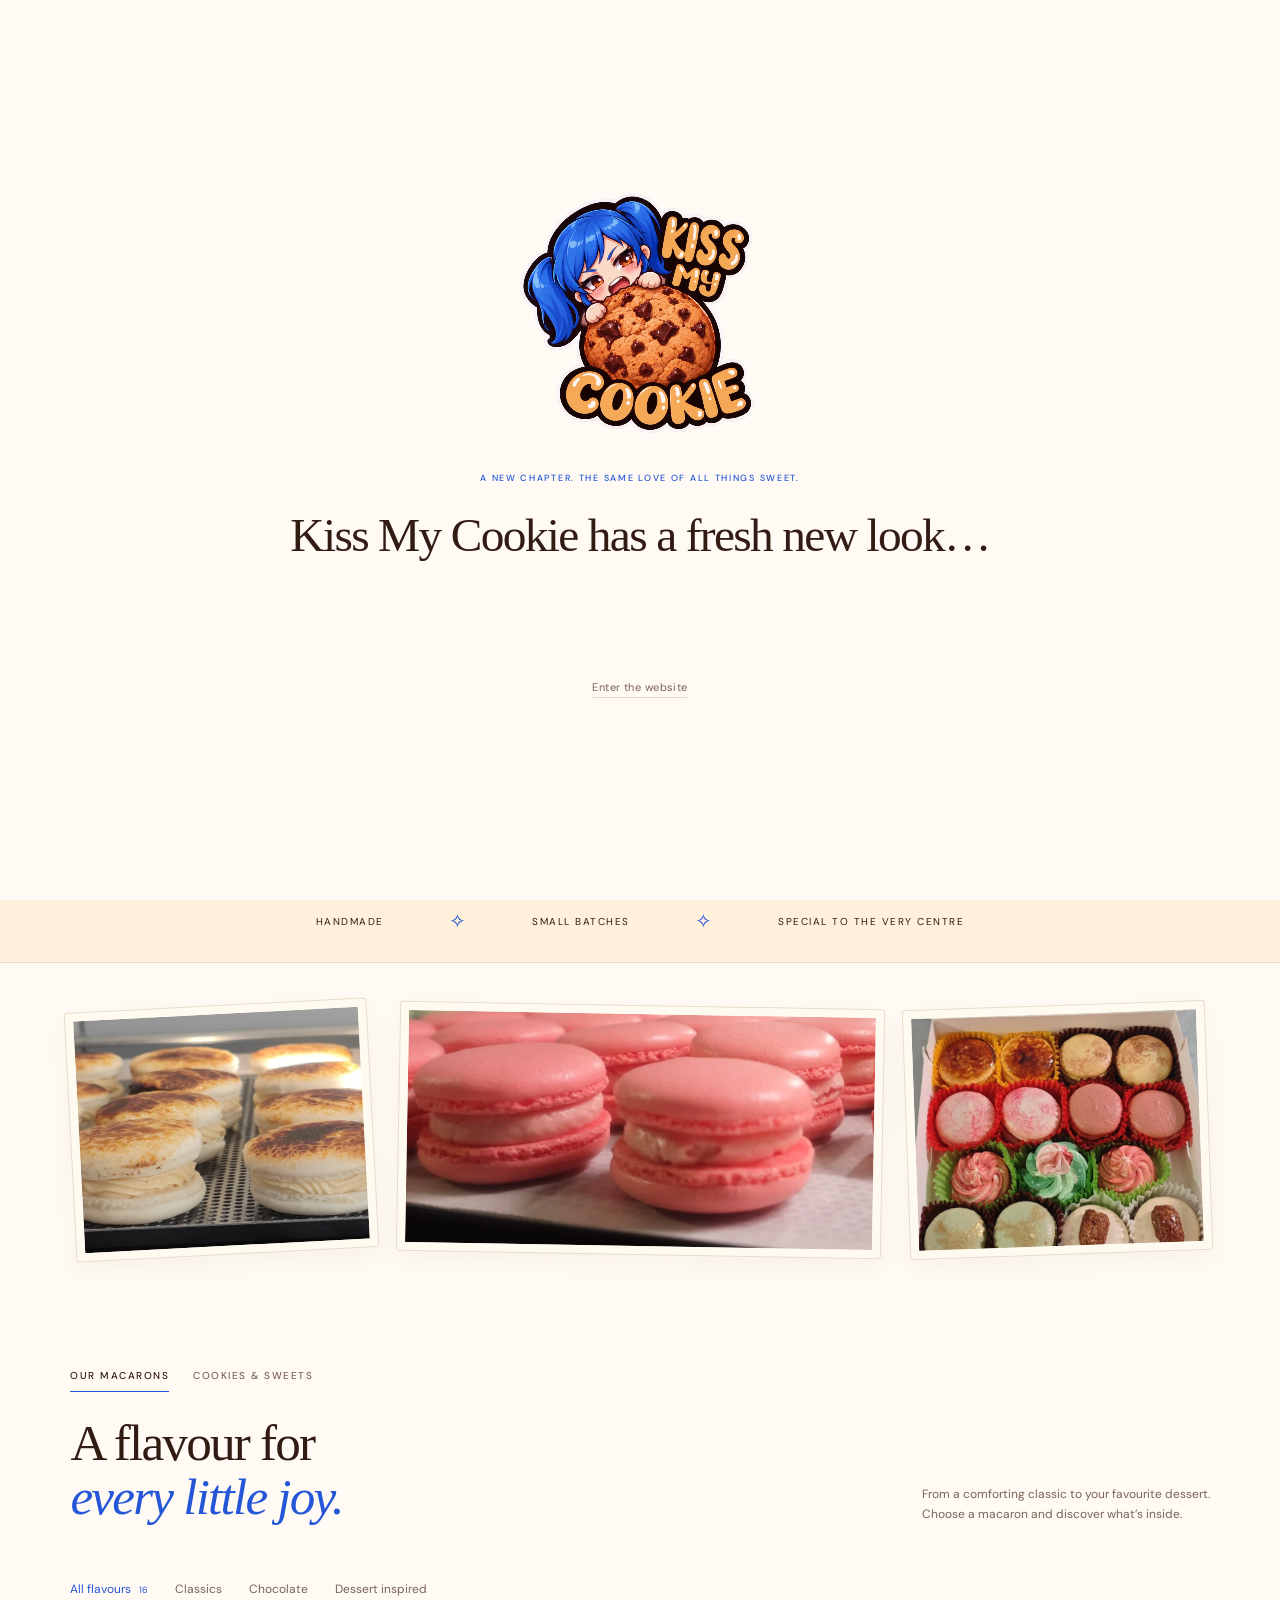
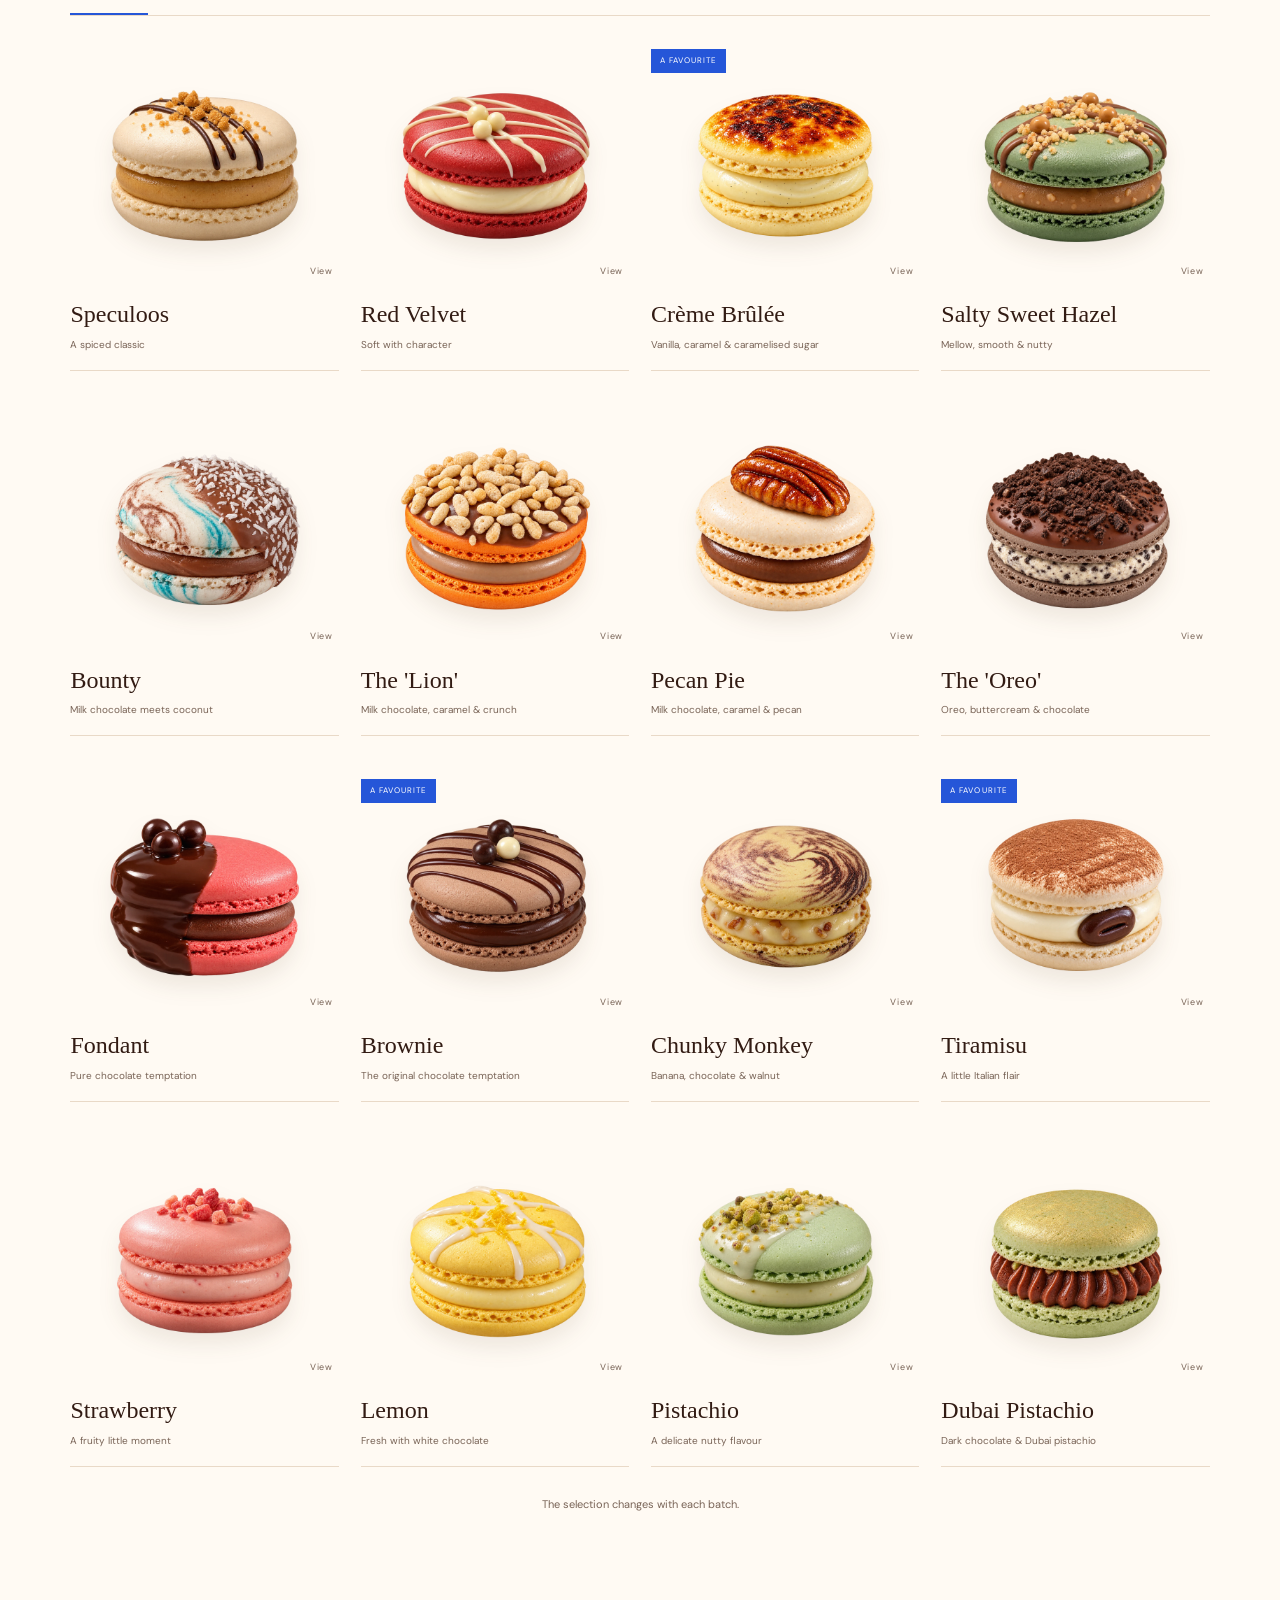
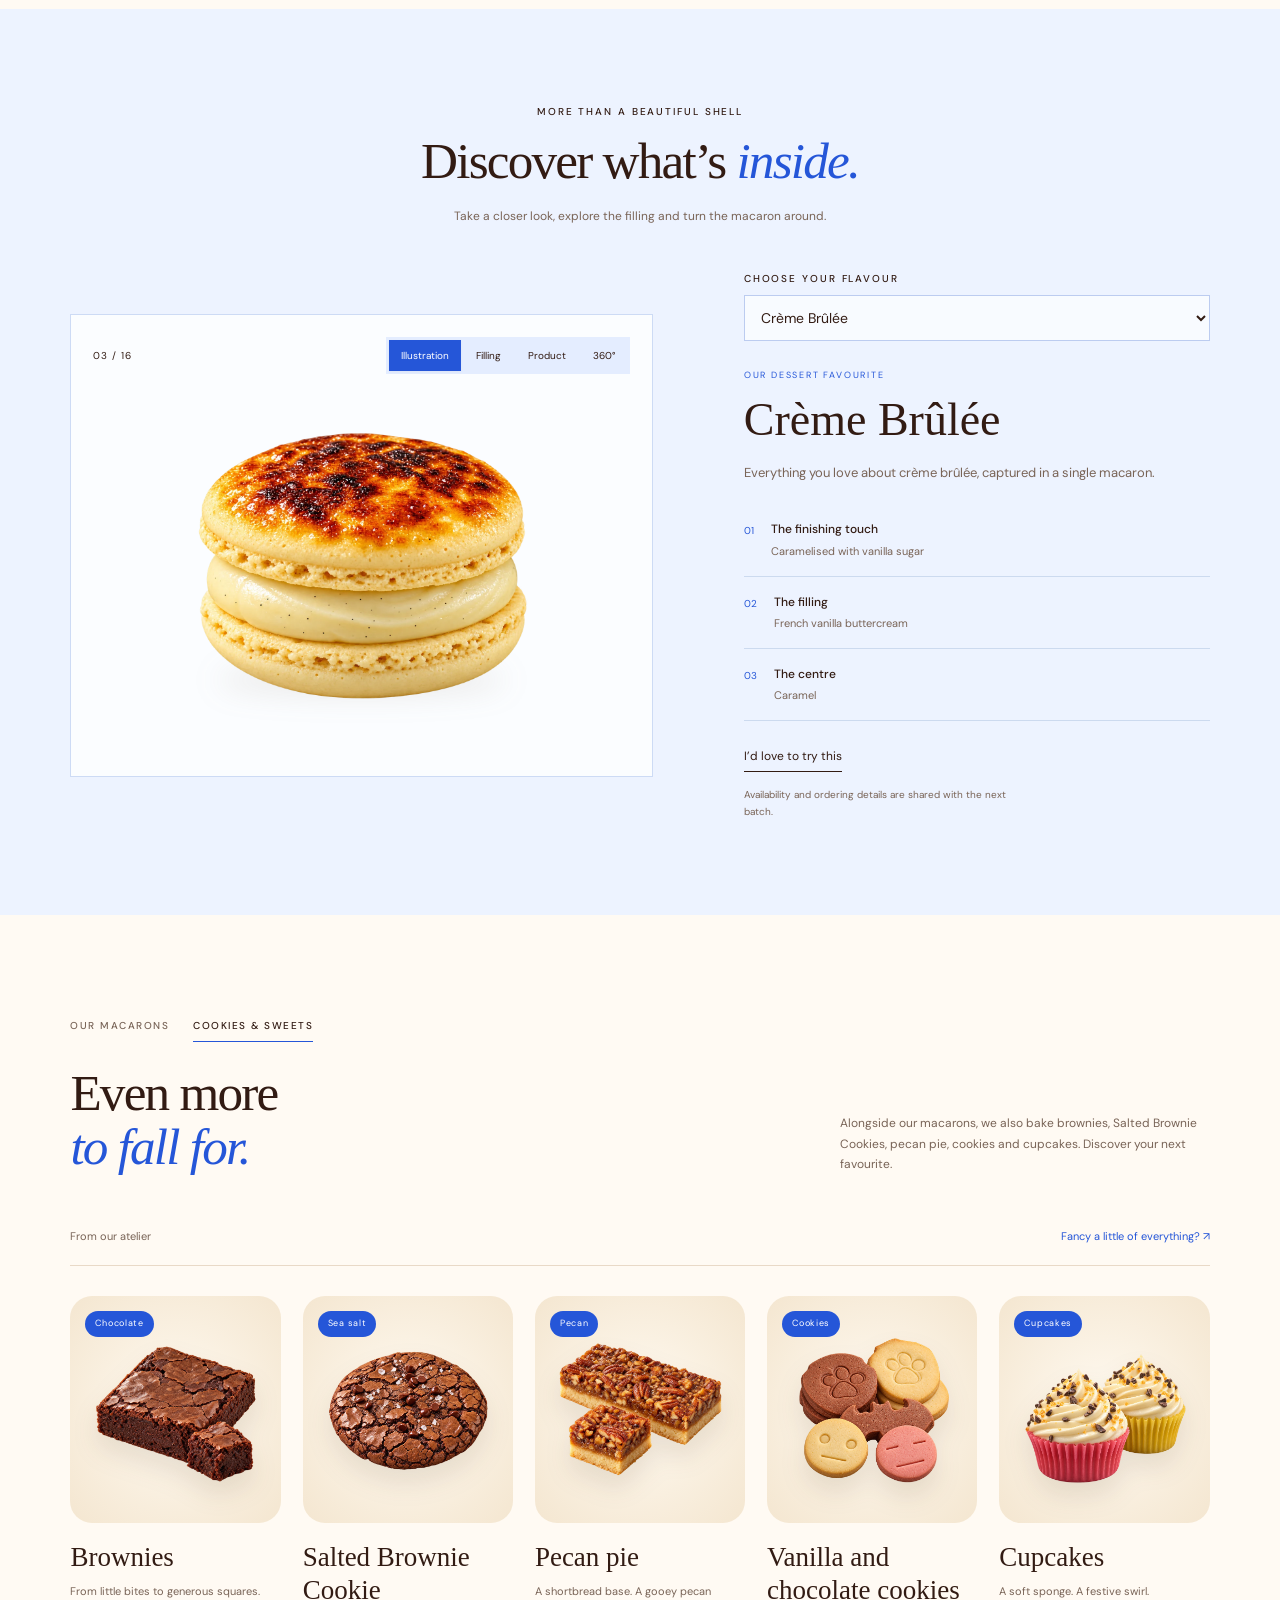
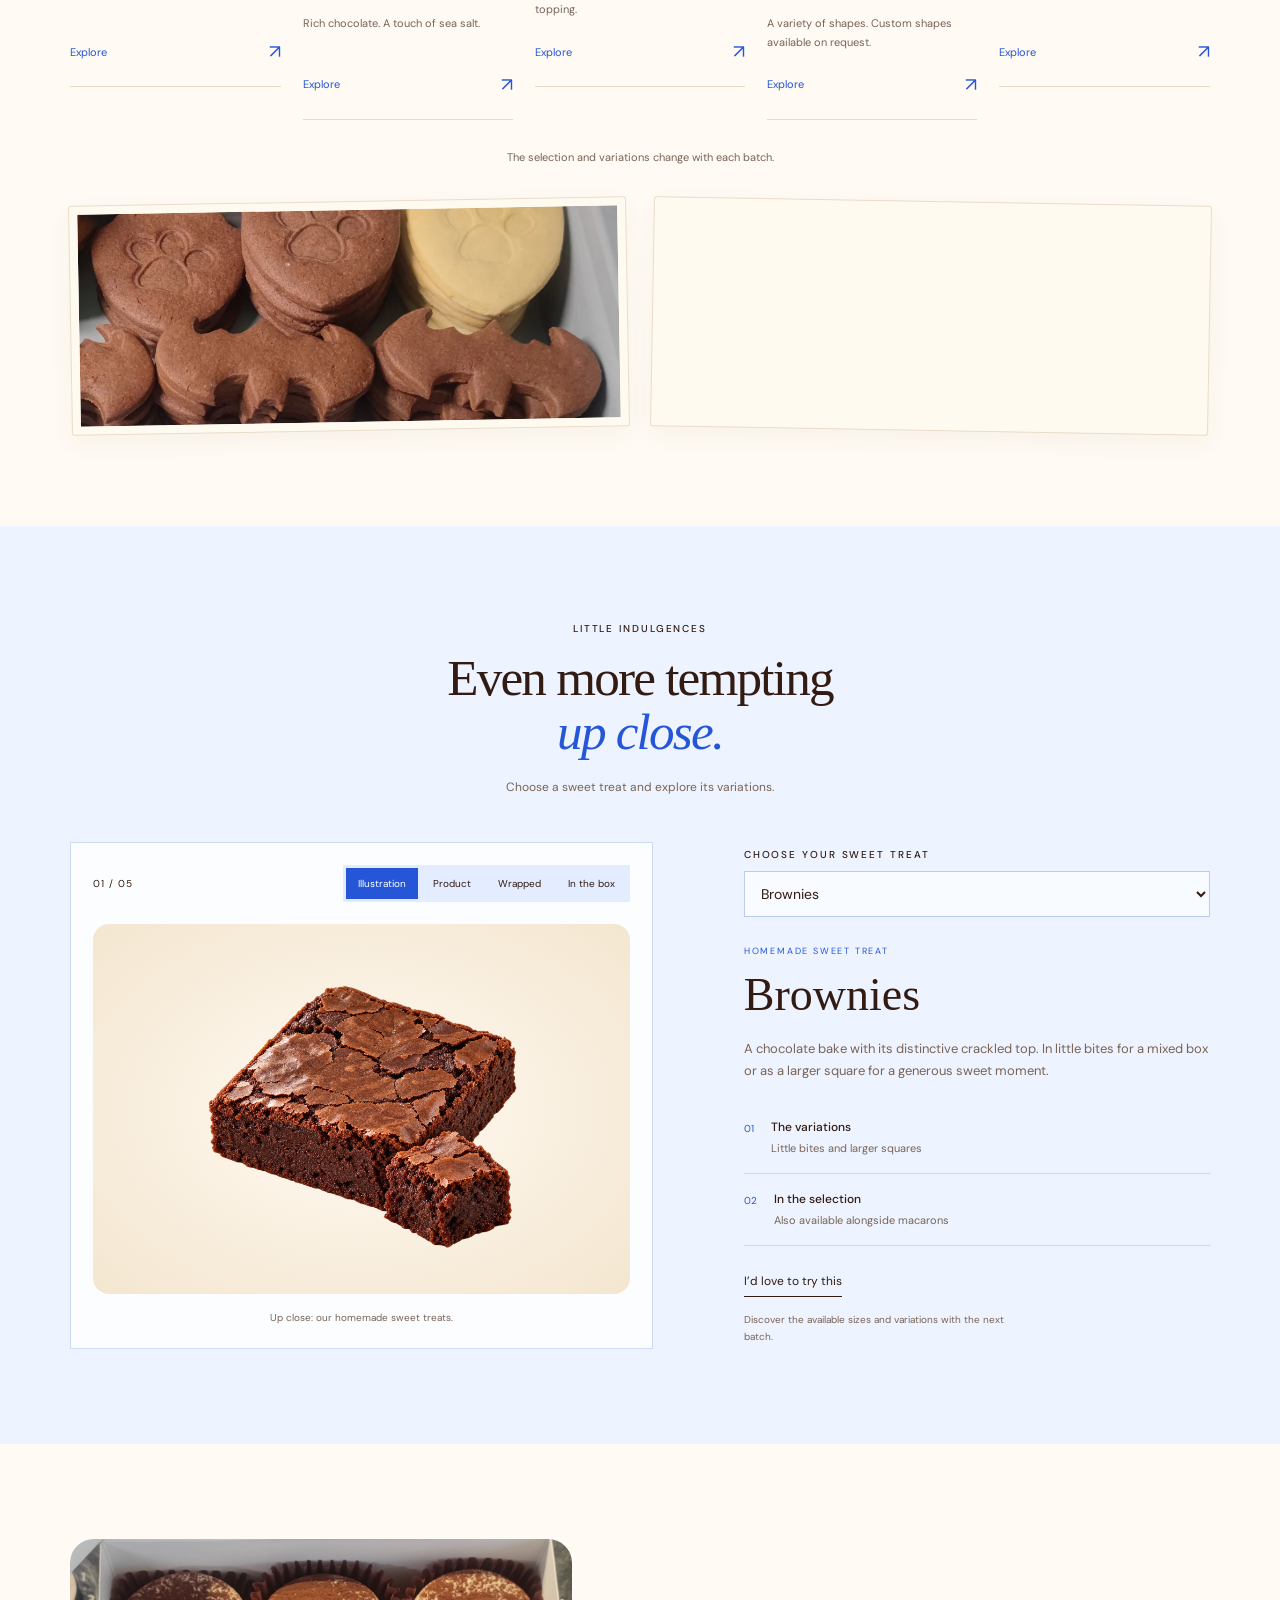
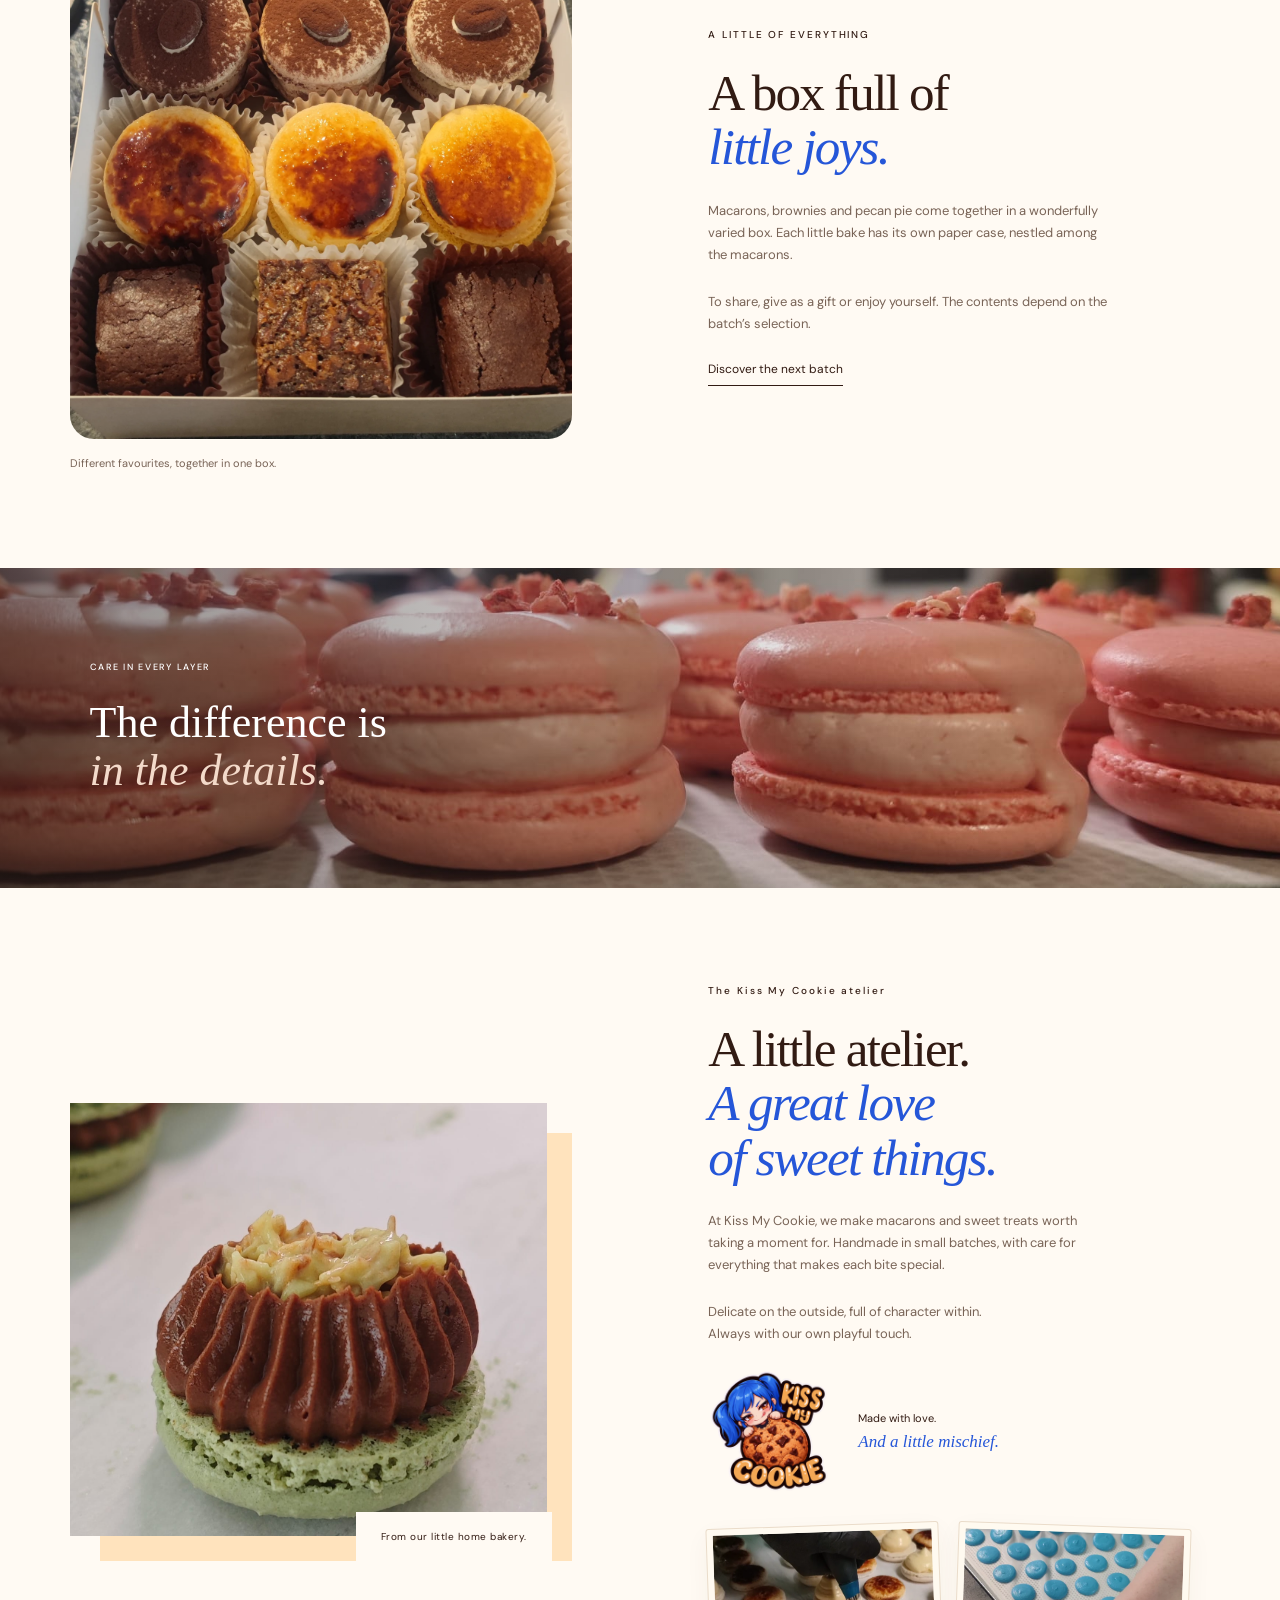
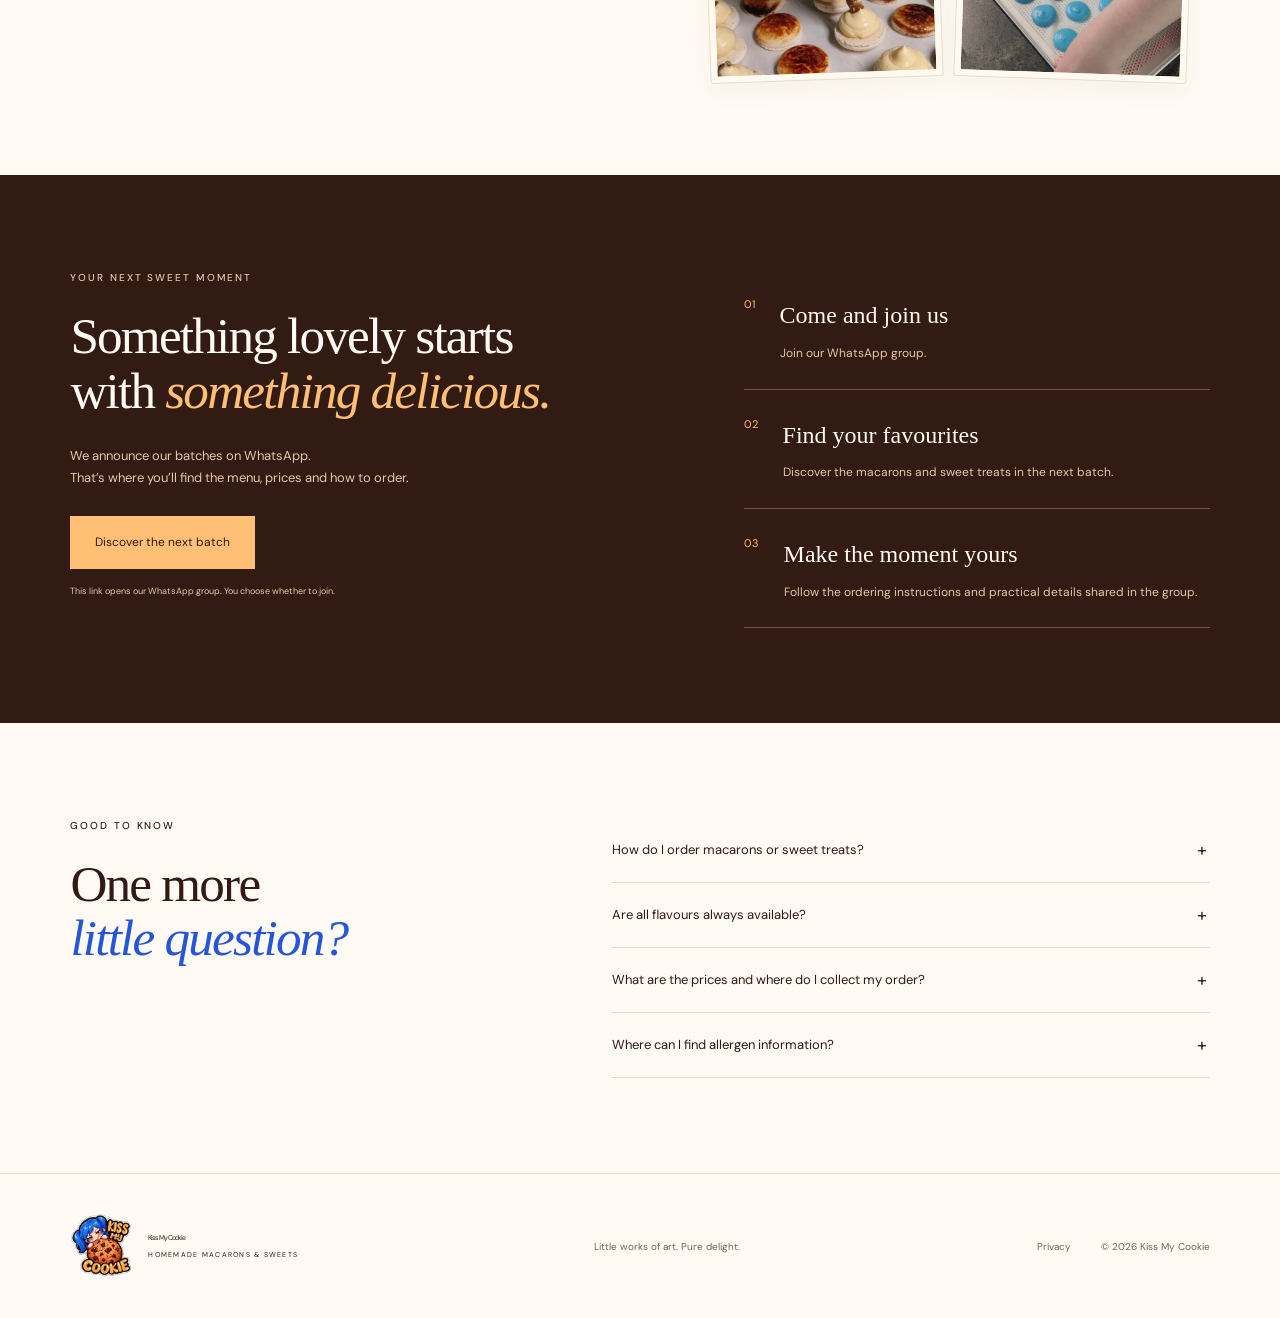
==== commit d8647b68: "Describe pecan pie with a shortbread base" ====
--- a/site/index.html
+++ b/site/index.html
@@ -1,5 +1,5 @@
 <!doctype html>
-<html lang="nl"><head><meta charset="utf-8"><meta name="viewport" content="width=device-width,initial-scale=1"><meta name="theme-color" content="#2556d8"><title data-i18n="copy0">Kiss My Cookie — Kleine kunstwerkjes. Groots genieten.</title><meta name="description" content="Handgemaakte macarons, brownies, pecan pie, koekjes en cupcakes van Kiss My Cookie. Ontdek onze collectie en volg de volgende bakronde via WhatsApp." data-i18n-content="copy114"><meta property="og:title" content="Kiss My Cookie — Homemade macarons &amp; sweets" data-i18n-content="copy115"><meta property="og:description" content="Kleine kunstwerkjes. Groots genieten. Ontdek onze macarons, cookies &amp; sweets." data-i18n-content="copy116"><link rel="icon" type="image/png" href="assets/favicon-2026-transparent.png"><link rel="stylesheet" href="styles.css?v=20261004-salted-cookie-original"><script src="i18n-data.js?v=20261004-salted-cookie-original" defer=""></script><script src="i18n.js?v=20261004-i18n" defer=""></script><script src="finishes.js?v=20261004-i18n" defer=""></script><script src="macaron.js?v=20261004-i18n" defer=""></script><script src="app.js?v=20261004-i18n" defer=""></script><script src="hero-favorites.js?v=20261004-i18n" defer=""></script><script src="hero-logo.js?v=20261004-i18n" defer=""></script><script src="atelier-logo.js?v=20261004-i18n" defer=""></script><script src="sweets.js?v=20261004-salted-cookie-original" defer=""></script><link rel="stylesheet" href="warmth.css?v=20261004-i18n"><link rel="stylesheet" href="languages.css?v=20261004-i18n"></head>
+<html lang="nl"><head><meta charset="utf-8"><meta name="viewport" content="width=device-width,initial-scale=1"><meta name="theme-color" content="#2556d8"><title data-i18n="copy0">Kiss My Cookie — Kleine kunstwerkjes. Groots genieten.</title><meta name="description" content="Handgemaakte macarons, brownies, pecan pie, koekjes en cupcakes van Kiss My Cookie. Ontdek onze collectie en volg de volgende bakronde via WhatsApp." data-i18n-content="copy114"><meta property="og:title" content="Kiss My Cookie — Homemade macarons &amp; sweets" data-i18n-content="copy115"><meta property="og:description" content="Kleine kunstwerkjes. Groots genieten. Ontdek onze macarons, cookies &amp; sweets." data-i18n-content="copy116"><link rel="icon" type="image/png" href="assets/favicon-2026-transparent.png"><link rel="stylesheet" href="styles.css?v=20261004-salted-cookie-original"><script src="i18n-data.js?v=20261004-pecan-shortbread" defer=""></script><script src="i18n.js?v=20261004-i18n" defer=""></script><script src="finishes.js?v=20261004-i18n" defer=""></script><script src="macaron.js?v=20261004-i18n" defer=""></script><script src="app.js?v=20261004-i18n" defer=""></script><script src="hero-favorites.js?v=20261004-i18n" defer=""></script><script src="hero-logo.js?v=20261004-i18n" defer=""></script><script src="atelier-logo.js?v=20261004-i18n" defer=""></script><script src="sweets.js?v=20261004-pecan-shortbread" defer=""></script><link rel="stylesheet" href="warmth.css?v=20261004-i18n"><link rel="stylesheet" href="languages.css?v=20261004-i18n"></head>
 <body><dialog class="welcome-intro" id="welcome-intro" aria-labelledby="welcome-title" tabindex="-1" autofocus=""><div class="welcome-content"><div class="welcome-brand" id="welcome-brand"><video id="hero-logo" muted="" playsinline="" preload="none" data-src="assets/kissmycookie_transparent_full_5s_v2.webm" aria-hidden="true" inert=""></video><img class="welcome-logo-fallback" src="assets/hero-logo-poster-v2.webp" width="1080" height="1080" alt="Kiss My Cookie"></div><p class="eyebrow" data-i18n="copy1">EEN NIEUW HOOFDSTUK. DEZELFDE LIEFDE VOOR ZOET.</p><h2 class="welcome-title" id="welcome-title" data-i18n="copy2"><span>Kiss My Cookie is vernieuwd…</span><em class="welcome-taste">…laten we er samen van proeven.</em></h2><button class="welcome-skip" id="welcome-skip" type="button" data-i18n="copy3">Ga naar de website</button></div></dialog><a class="skip" href="#main" data-i18n="copy4">Naar de inhoud</a><div class="announcement" data-i18n="extra0">Met de hand gemaakt. Met plezier gedeeld.</div>
 <header class="header"><a class="brand-lockup" href="#" aria-label="Kiss My Cookie — home" data-i18n-aria-label="copy117"><img src="assets/logo-2026-transparent.webp" width="79" height="86" alt="Kiss My Cookie"><span data-i18n="copy5">Kiss My Cookie<small>HOMEMADE. WITH ATTITUDE.</small></span></a><nav id="navigation" aria-label="Hoofdnavigatie" data-i18n-aria-label="copy118"><a href="#collectie" data-i18n="copy7">Macarons</a><a href="#sweets" data-i18n="copy8">Cookies &amp; sweets</a><a href="#ontdek" data-i18n="copy9">Tot in de kern</a><a href="#verhaal" data-i18n="copy10">Ons atelier</a><a href="#bestellen" class="nav-cta" data-i18n="copy11">Bestellen</a></nav><div class="header-actions"><div class="language-switcher" role="group" aria-label="Kies je taal" data-i18n-aria-label="extra2"><button type="button" data-language="nl" lang="nl" aria-label="Nederlands" aria-pressed="true">NL</button><button type="button" data-language="en" lang="en" aria-label="English" aria-pressed="false">EN</button><button type="button" data-language="fr" lang="fr" aria-label="Français" aria-pressed="false">FR</button></div><button class="menu-toggle" aria-expanded="false" aria-controls="navigation" type="button" data-i18n="copy6">Menu <span>☰</span></button></div></header>
 <main id="main"><section class="hero"><div class="hero-copy"><p class="eyebrow" data-i18n="copy12">HOMEMADE MACARONS &amp; SWEETS.<br>MET EEN EIGEN KARAKTER.</p><h1 data-i18n="copy13">Kleine<br>kunstwerkjes.<br><em>Groots genieten.</em></h1><p data-i18n="copy14">Van verfijnde macarons tot brownies, koekjes en cupcakes.<br> Met de hand gemaakt, voor jouw zoete zonde.</p><div class="hero-actions"><a class="button" href="#collectie" data-i18n="copy15">Ontdek de collectie</a><a class="quiet-link" href="#sweets" data-i18n="copy16">Ontdek ook onze cookies &amp; sweets</a></div></div><div class="hero-visual"><span class="hero-edition" data-i18n="copy17">ONZE FAVORIET · CRÈME BRÛLÉE</span><div class="hero-showcase"><div class="hero-orbit" aria-hidden="true"></div><div class="hero-viewer" id="hero-images" role="button" tabindex="0" aria-label="Kijk binnenin Crème Brûlée" aria-pressed="false" aria-controls="hero-cut" data-i18n-aria-label="copy119"><img id="hero-photo" src="assets/products/creme-brulee.webp" alt="Voorstelling van Crème Brûlée met gebrande vanillesuiker" width="1536" height="1024" data-i18n-alt="copy120"><figure id="hero-cut" hidden=""><img src="assets/sections/creme-brulee.webp" alt="Crème Brûlée verticaal doorgesneden, met vanillebotercrème en kleine karamelkern" width="900" height="600" data-i18n-alt="copy121"></figure></div><div class="hero-interaction"><span data-i18n="copy18">Ontdek het zachte hart</span><div class="hero-favorite-controls"><button id="hero-previous" type="button" aria-label="Vorige favoriet" data-i18n-aria-label="copy122">‹</button><button id="hero-open" type="button" aria-pressed="false" data-i18n="copy19">Kijk binnenin <span>＋</span></button><button id="hero-next" type="button" aria-label="Volgende favoriet" data-i18n-aria-label="copy123">›</button></div><button id="hero-pause" type="button" aria-pressed="false" data-i18n="copy20">Pauzeer wisselen</button></div></div><div class="hero-caption"><span data-i18n="copy21">Vanille met een vurig kantje.</span><h2 data-i18n="copy22">Crème brûlée</h2><p data-i18n="copy23">Franse vanillebotercrème. Een kleine karamelkern.<br>Gebrand met vanillesuiker.</p></div></div></section>
@@ -20,7 +20,7 @@
  <div class="sweets-grid">
   <a class="sweet-card" href="#sweets-ontdek" data-sweet="brownies"><div class="sweet-photo sweet-art"><img src="assets/sweets/brownies-voorstelling.webp" width="1200" height="1200" alt="Voorstelling van een brownie-vierkant en een kleine bite" loading="lazy" data-i18n-alt="copy134"><span class="sweet-badge" data-i18n="copy32">Chocolade</span></div><div class="sweet-caption"><h3 data-i18n="copy54">Brownies</h3><p data-i18n="copy55">Van kleine bites tot grote vierkanten.</p><span class="sweet-discover" data-i18n="copy56">Ontdek <span aria-hidden="true">↗</span></span></div></a>
   <a class="sweet-card" href="#sweets-ontdek" data-sweet="salted-brownie-cookie"><div class="sweet-photo sweet-art"><img src="assets/sweets/salted-brownie-cookie-voorstelling.webp" width="1254" height="1254" alt="Voorstelling van een ronde Salted Brownie Cookie met gebarsten chocoladekorst, chocoladedruppels en zeezoutflakes" loading="lazy" data-i18n-alt="saltedCookieAlt"><span class="sweet-badge" data-i18n="saltedCookieBadge">Zeezout</span></div><div class="sweet-caption"><h3 data-i18n="saltedCookieName">Salted Brownie Cookie</h3><p data-i18n="saltedCookieTeaser">Rijke chocolade. Een vleugje zeezout.</p><span class="sweet-discover" data-i18n="copy56">Ontdek <span aria-hidden="true">↗</span></span></div></a>
-  <a class="sweet-card" href="#sweets-ontdek" data-sweet="pecan-pie"><div class="sweet-photo sweet-art"><img src="assets/sweets/pecan-pie-voorstelling.webp" width="1200" height="1200" alt="Voorstelling van pecan pie met koekjesbodem en gekaramelliseerde pecannoten" loading="lazy" data-i18n-alt="copy135"><span class="sweet-badge" data-i18n="copy57">Pecan</span></div><div class="sweet-caption"><h3 data-i18n="copy58">Pecan pie</h3><p data-i18n="copy59">Zandachtige bodem. Kleverige pecanlaag.</p><span class="sweet-discover" data-i18n="copy56">Ontdek <span aria-hidden="true">↗</span></span></div></a>
+  <a class="sweet-card" href="#sweets-ontdek" data-sweet="pecan-pie"><div class="sweet-photo sweet-art"><img src="assets/sweets/pecan-pie-voorstelling.webp" width="1200" height="1200" alt="Voorstelling van pecan pie met zandkoekbodem en gekaramelliseerde pecannoten" loading="lazy" data-i18n-alt="copy135"><span class="sweet-badge" data-i18n="copy57">Pecan</span></div><div class="sweet-caption"><h3 data-i18n="copy58">Pecan pie</h3><p data-i18n="copy59">Zandkoekbodem. Kleverige pecanlaag.</p><span class="sweet-discover" data-i18n="copy56">Ontdek <span aria-hidden="true">↗</span></span></div></a>
   <a class="sweet-card" href="#sweets-ontdek" data-sweet="koekjes"><div class="sweet-photo sweet-art"><img src="assets/sweets/koekjes-voorstelling-smileys.webp" width="1280" height="1280" alt="Voorstelling van vanille- en chocoladekoekjes met pootafdrukken en een vleermuismotief" loading="lazy" data-i18n-alt="copy136"><span class="sweet-badge" data-i18n="copy60">Cookies</span></div><div class="sweet-caption"><h3 data-i18n="copy61">Vanille- en chocoladekoekjes</h3><p data-i18n="copy62">Verschillende vormen. Ook custom shapes op aanvraag.</p><span class="sweet-discover" data-i18n="copy56">Ontdek <span aria-hidden="true">↗</span></span></div></a>
   <a class="sweet-card" href="#sweets-ontdek" data-sweet="cupcakes"><div class="sweet-photo sweet-art"><img src="assets/sweets/cupcakes-voorstelling.webp" width="1280" height="1280" alt="Voorstelling van twee cupcakes met een hoge lichte crèmetoef en kleine decoraties" loading="lazy" data-i18n-alt="copy137"><span class="sweet-badge" data-i18n="copy63">Cupcakes</span></div><div class="sweet-caption"><h3 data-i18n="copy63">Cupcakes</h3><p data-i18n="copy64">Een zachte cake. Een feestelijke toef.</p><span class="sweet-discover" data-i18n="copy56">Ontdek <span aria-hidden="true">↗</span></span></div></a>
  </div><p class="availability" data-i18n="copy65">Het aanbod en de uitvoeringen wisselen per bakronde.</p>
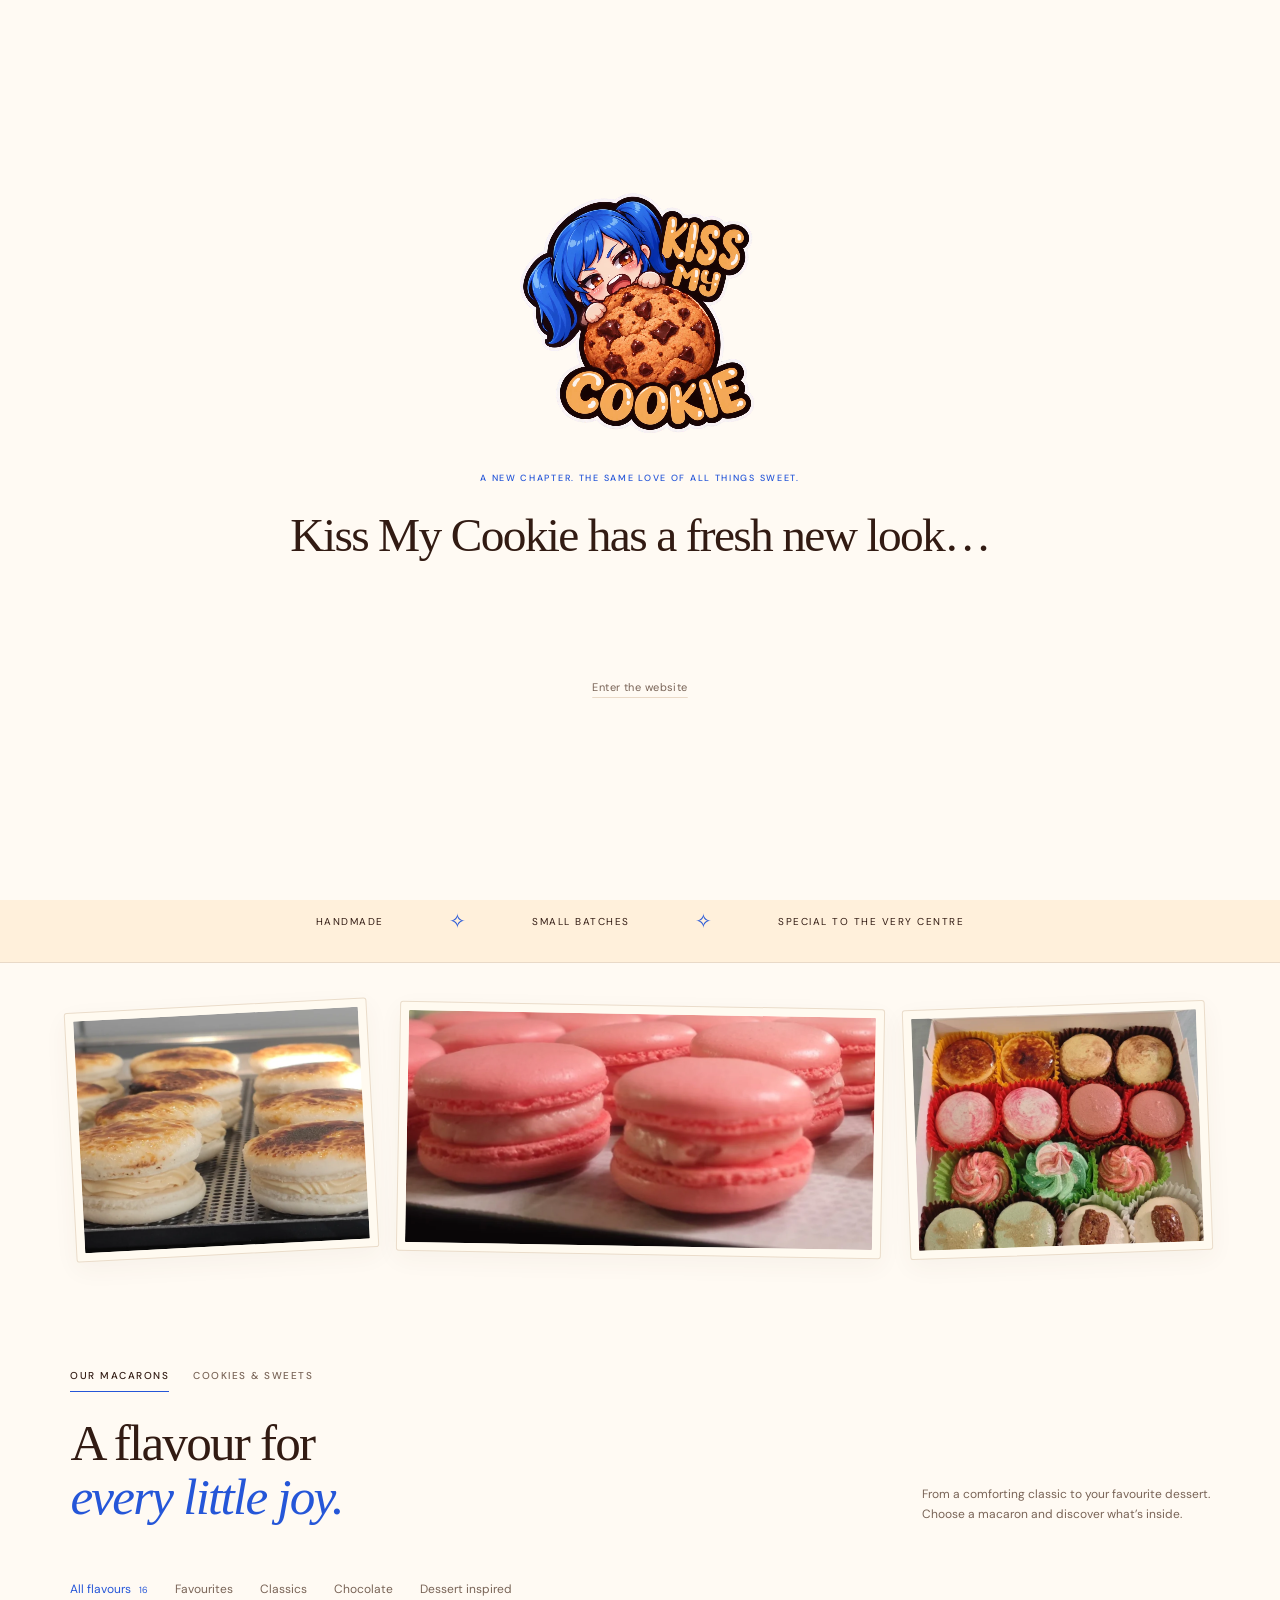
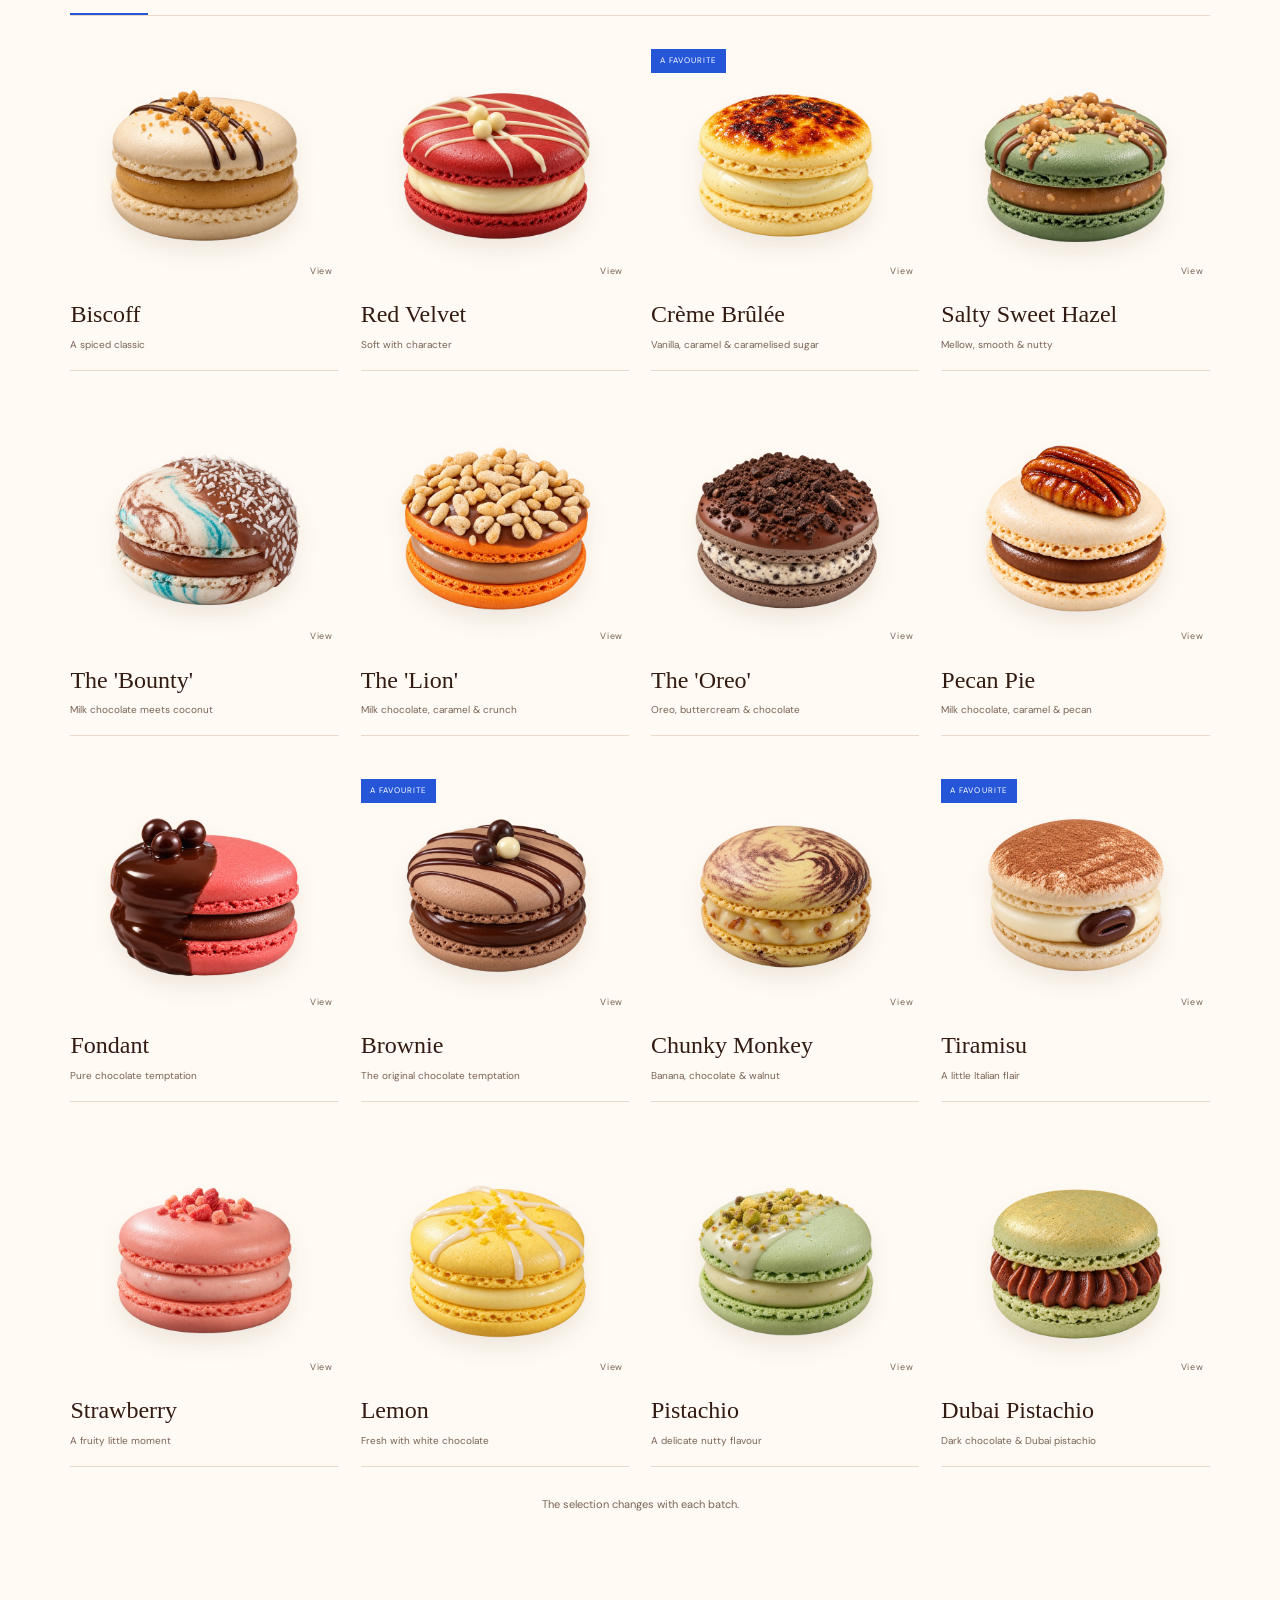
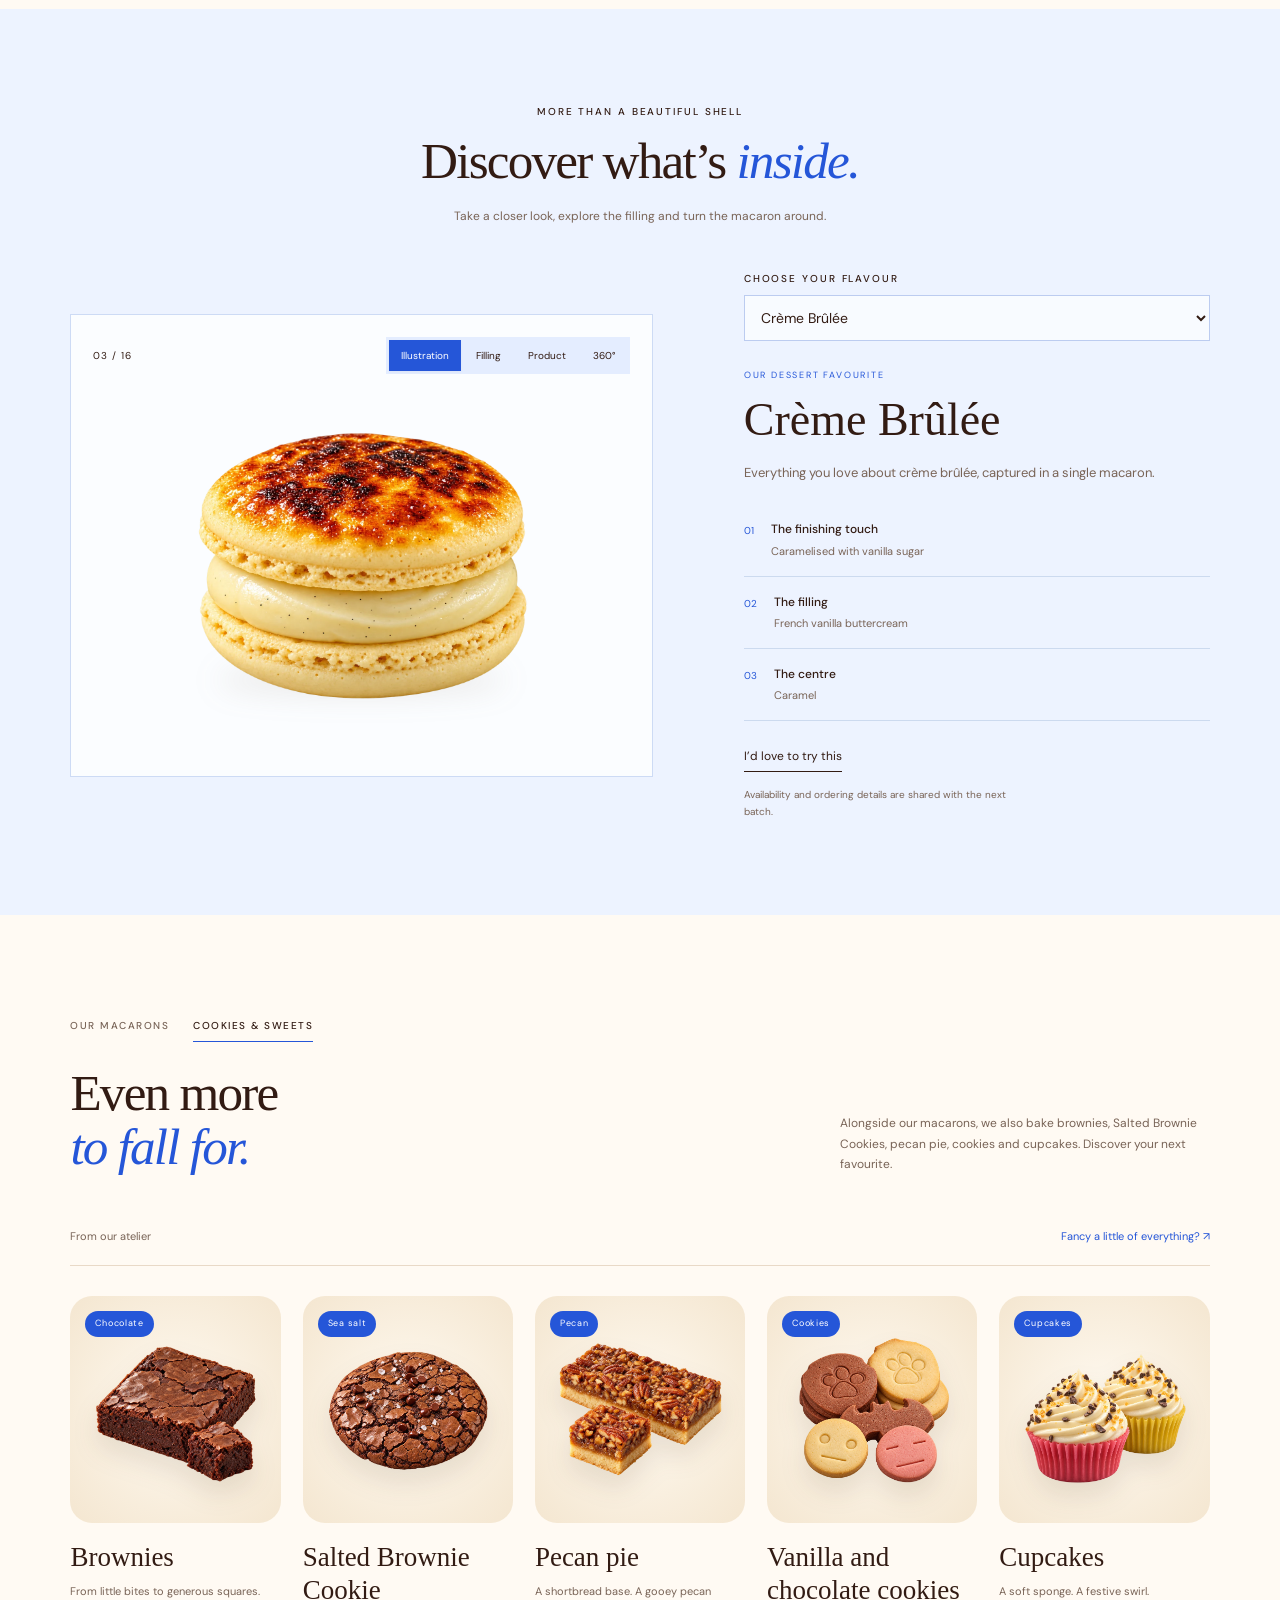
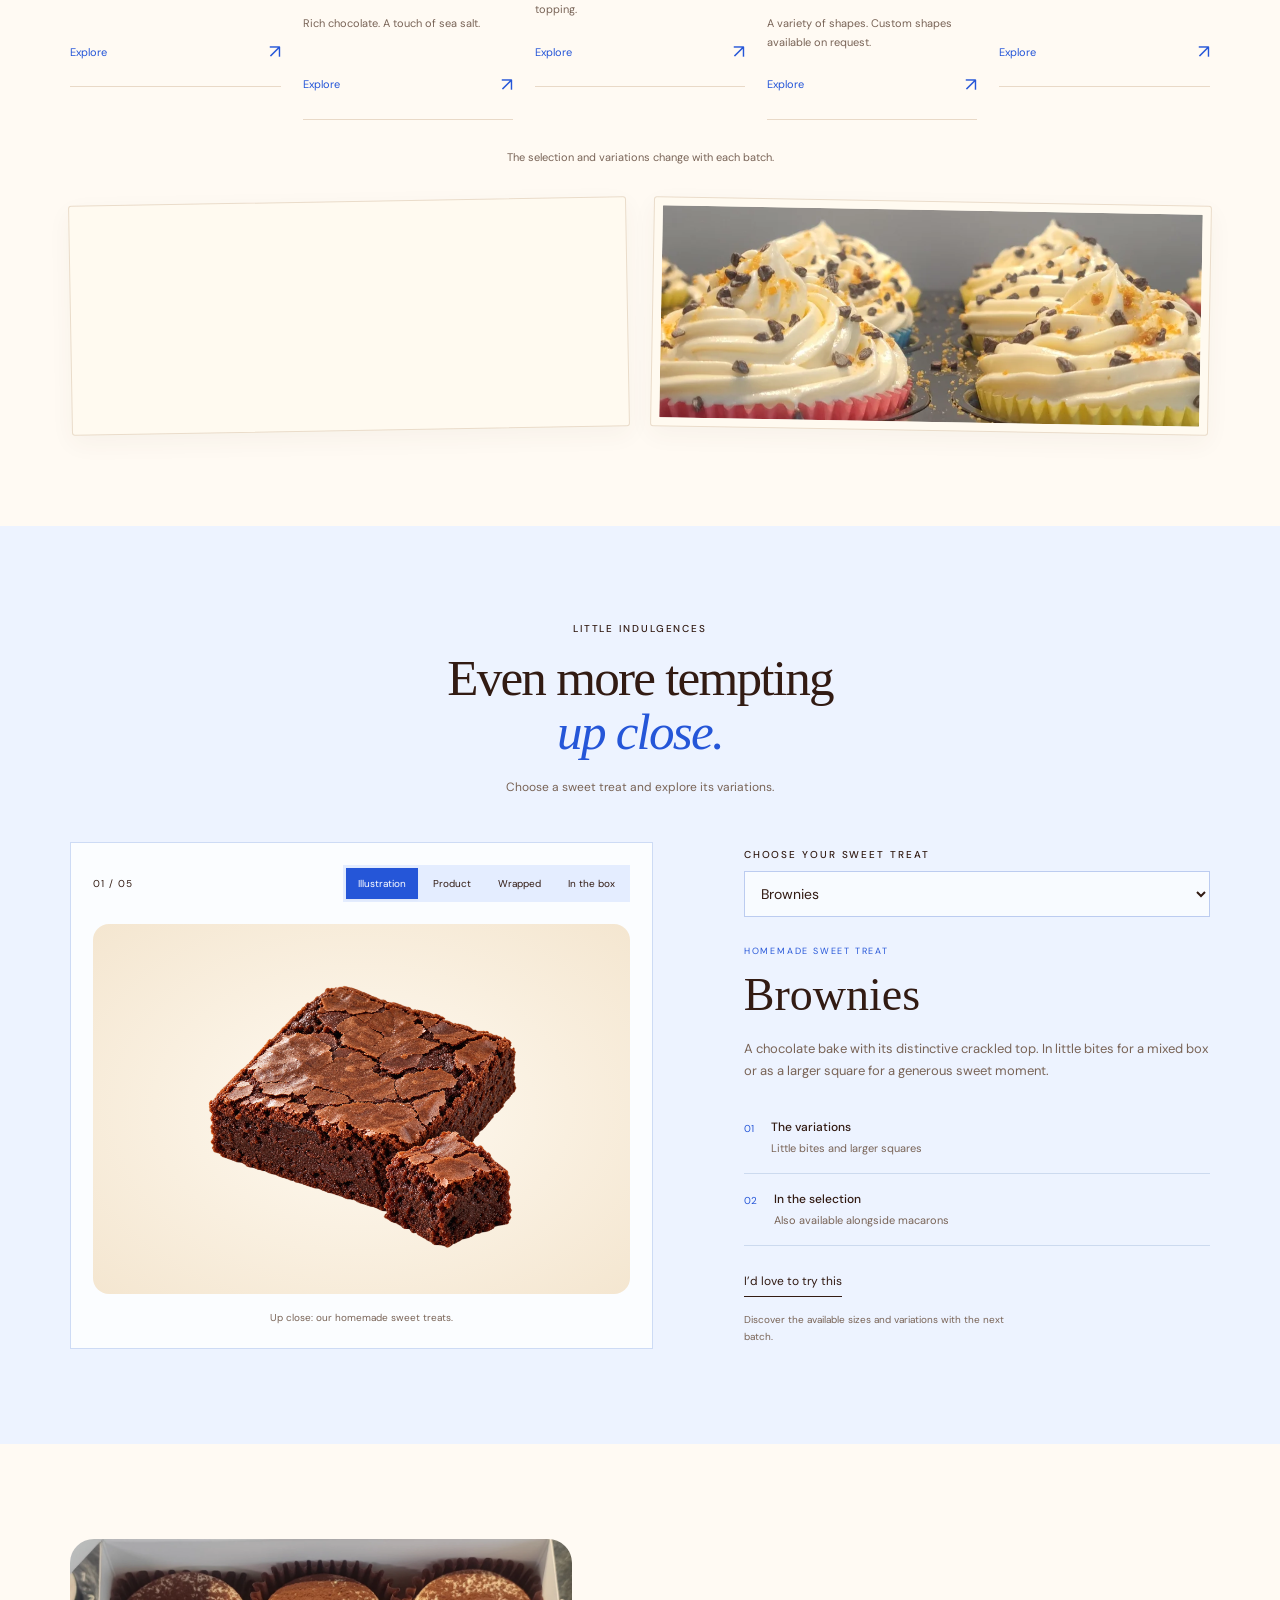
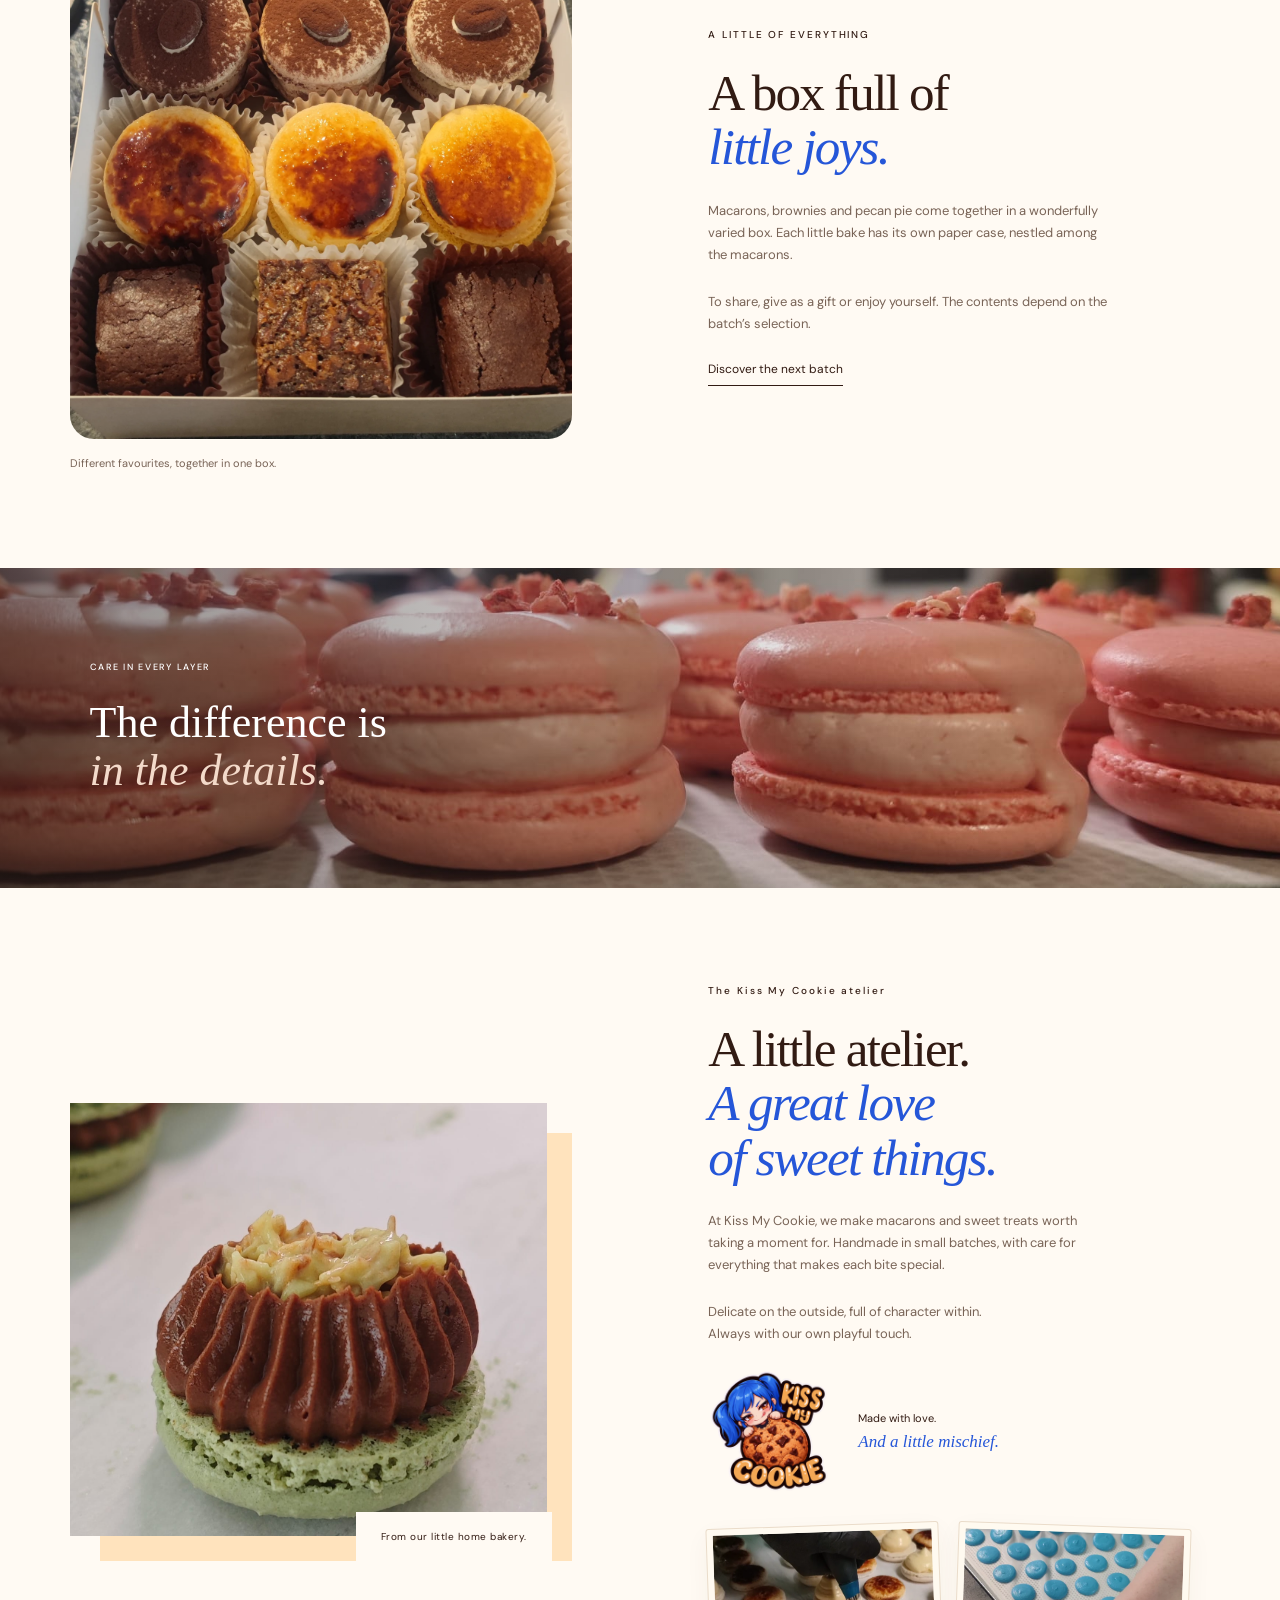
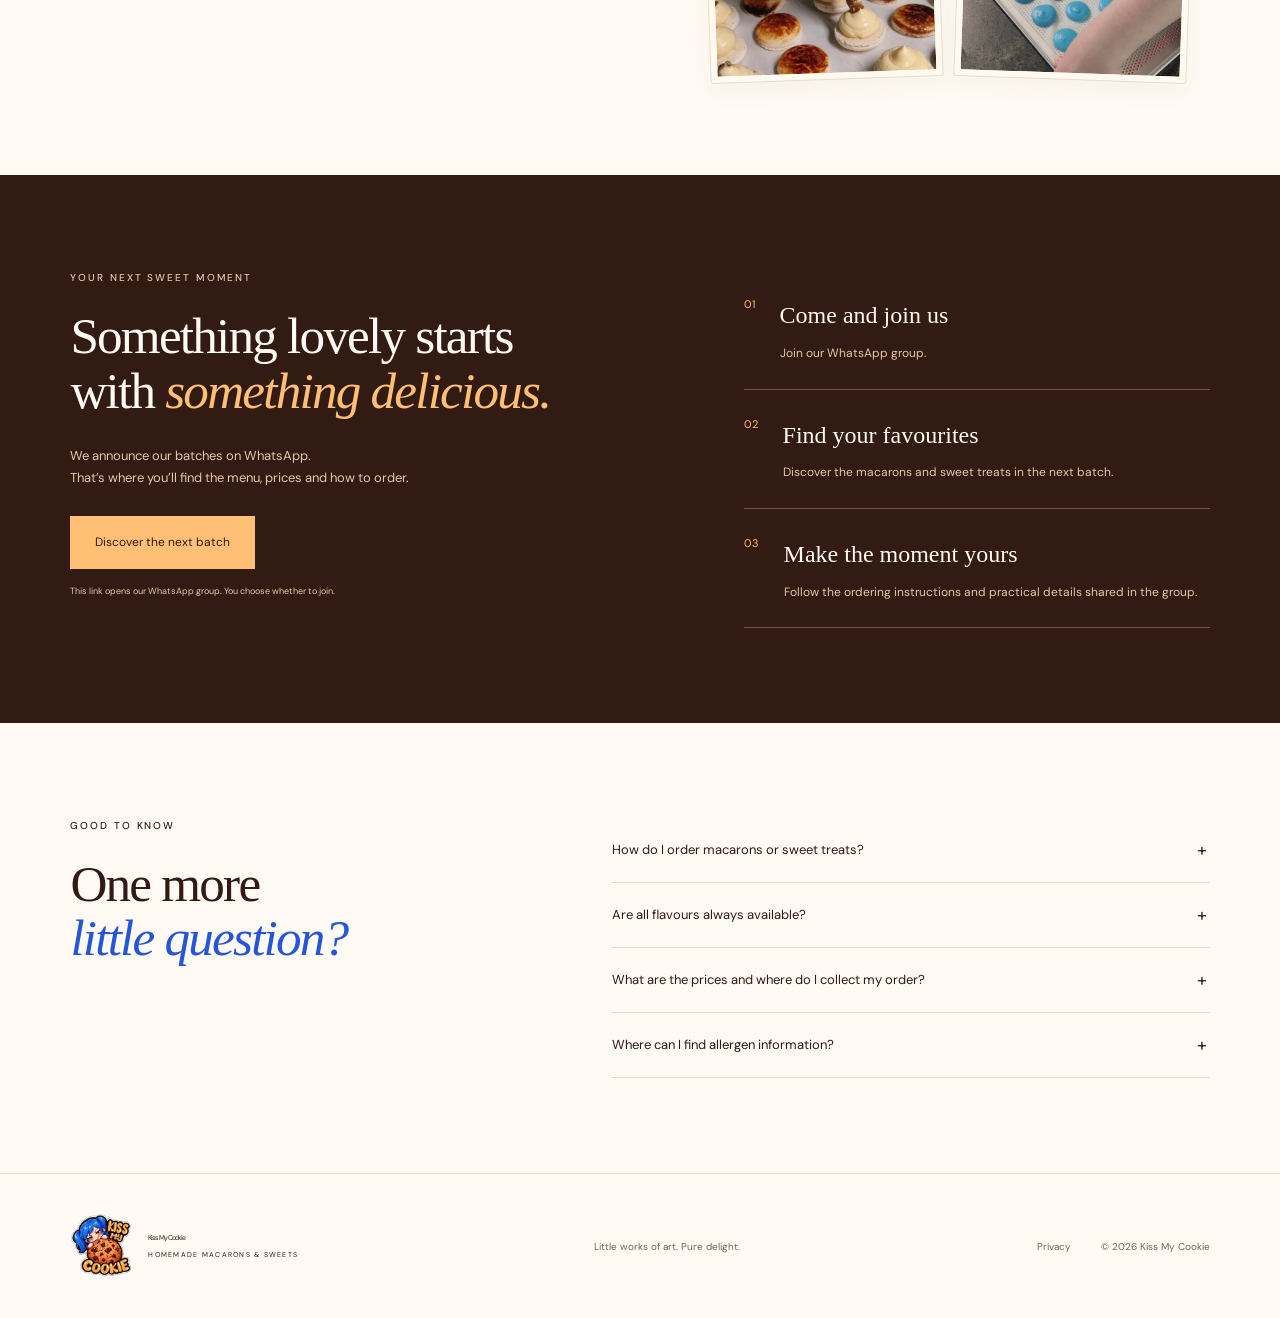
==== commit dbd6f112: "Sync translations and refine macaron filters and order" ====
--- a/site/index.html
+++ b/site/index.html
@@ -1,5 +1,5 @@
 <!doctype html>
-<html lang="nl"><head><meta charset="utf-8"><meta name="viewport" content="width=device-width,initial-scale=1"><meta name="theme-color" content="#2556d8"><title data-i18n="copy0">Kiss My Cookie — Kleine kunstwerkjes. Groots genieten.</title><meta name="description" content="Handgemaakte macarons, brownies, pecan pie, koekjes en cupcakes van Kiss My Cookie. Ontdek onze collectie en volg de volgende bakronde via WhatsApp." data-i18n-content="copy114"><meta property="og:title" content="Kiss My Cookie — Homemade macarons &amp; sweets" data-i18n-content="copy115"><meta property="og:description" content="Kleine kunstwerkjes. Groots genieten. Ontdek onze macarons, cookies &amp; sweets." data-i18n-content="copy116"><link rel="icon" type="image/png" href="assets/favicon-2026-transparent.png"><link rel="stylesheet" href="styles.css?v=20261004-salted-cookie-original"><script src="i18n-data.js?v=20261004-pecan-shortbread" defer=""></script><script src="i18n.js?v=20261004-i18n" defer=""></script><script src="finishes.js?v=20261004-i18n" defer=""></script><script src="macaron.js?v=20261004-i18n" defer=""></script><script src="app.js?v=20261004-i18n" defer=""></script><script src="hero-favorites.js?v=20261004-i18n" defer=""></script><script src="hero-logo.js?v=20261004-i18n" defer=""></script><script src="atelier-logo.js?v=20261004-i18n" defer=""></script><script src="sweets.js?v=20261004-pecan-shortbread" defer=""></script><link rel="stylesheet" href="warmth.css?v=20261004-i18n"><link rel="stylesheet" href="languages.css?v=20261004-i18n"></head>
+<html lang="nl"><head><meta charset="utf-8"><meta name="viewport" content="width=device-width,initial-scale=1"><meta name="theme-color" content="#2556d8"><title data-i18n="copy0">Kiss My Cookie — Kleine kunstwerkjes. Groots genieten.</title><meta name="description" content="Handgemaakte macarons, brownies, pecan pie, koekjes en cupcakes van Kiss My Cookie. Ontdek onze collectie en volg de volgende bakronde via WhatsApp." data-i18n-content="copy114"><meta property="og:title" content="Kiss My Cookie — Homemade macarons &amp; sweets" data-i18n-content="copy115"><meta property="og:description" content="Kleine kunstwerkjes. Groots genieten. Ontdek onze macarons, cookies &amp; sweets." data-i18n-content="copy116"><link rel="icon" type="image/png" href="assets/favicon-2026-transparent.png"><link rel="stylesheet" href="styles.css?v=20261004-salted-cookie-original"><script src="i18n-data.js?v=20261005-favorites-filter" defer=""></script><script src="i18n.js?v=20261004-i18n" defer=""></script><script src="finishes.js?v=20261004-i18n" defer=""></script><script src="macaron.js?v=20261004-i18n" defer=""></script><script src="app.js?v=20261005-bounty-dessert" defer=""></script><script src="hero-favorites.js?v=20261004-i18n" defer=""></script><script src="hero-logo.js?v=20261004-i18n" defer=""></script><script src="atelier-logo.js?v=20261004-i18n" defer=""></script><script src="sweets.js?v=20261004-pecan-shortbread" defer=""></script><link rel="stylesheet" href="warmth.css?v=20261004-i18n"><link rel="stylesheet" href="languages.css?v=20261004-i18n"></head>
 <body><dialog class="welcome-intro" id="welcome-intro" aria-labelledby="welcome-title" tabindex="-1" autofocus=""><div class="welcome-content"><div class="welcome-brand" id="welcome-brand"><video id="hero-logo" muted="" playsinline="" preload="none" data-src="assets/kissmycookie_transparent_full_5s_v2.webm" aria-hidden="true" inert=""></video><img class="welcome-logo-fallback" src="assets/hero-logo-poster-v2.webp" width="1080" height="1080" alt="Kiss My Cookie"></div><p class="eyebrow" data-i18n="copy1">EEN NIEUW HOOFDSTUK. DEZELFDE LIEFDE VOOR ZOET.</p><h2 class="welcome-title" id="welcome-title" data-i18n="copy2"><span>Kiss My Cookie is vernieuwd…</span><em class="welcome-taste">…laten we er samen van proeven.</em></h2><button class="welcome-skip" id="welcome-skip" type="button" data-i18n="copy3">Ga naar de website</button></div></dialog><a class="skip" href="#main" data-i18n="copy4">Naar de inhoud</a><div class="announcement" data-i18n="extra0">Met de hand gemaakt. Met plezier gedeeld.</div>
 <header class="header"><a class="brand-lockup" href="#" aria-label="Kiss My Cookie — home" data-i18n-aria-label="copy117"><img src="assets/logo-2026-transparent.webp" width="79" height="86" alt="Kiss My Cookie"><span data-i18n="copy5">Kiss My Cookie<small>HOMEMADE. WITH ATTITUDE.</small></span></a><nav id="navigation" aria-label="Hoofdnavigatie" data-i18n-aria-label="copy118"><a href="#collectie" data-i18n="copy7">Macarons</a><a href="#sweets" data-i18n="copy8">Cookies &amp; sweets</a><a href="#ontdek" data-i18n="copy9">Tot in de kern</a><a href="#verhaal" data-i18n="copy10">Ons atelier</a><a href="#bestellen" class="nav-cta" data-i18n="copy11">Bestellen</a></nav><div class="header-actions"><div class="language-switcher" role="group" aria-label="Kies je taal" data-i18n-aria-label="extra2"><button type="button" data-language="nl" lang="nl" aria-label="Nederlands" aria-pressed="true">NL</button><button type="button" data-language="en" lang="en" aria-label="English" aria-pressed="false">EN</button><button type="button" data-language="fr" lang="fr" aria-label="Français" aria-pressed="false">FR</button></div><button class="menu-toggle" aria-expanded="false" aria-controls="navigation" type="button" data-i18n="copy6">Menu <span>☰</span></button></div></header>
 <main id="main"><section class="hero"><div class="hero-copy"><p class="eyebrow" data-i18n="copy12">HOMEMADE MACARONS &amp; SWEETS.<br>MET EEN EIGEN KARAKTER.</p><h1 data-i18n="copy13">Kleine<br>kunstwerkjes.<br><em>Groots genieten.</em></h1><p data-i18n="copy14">Van verfijnde macarons tot brownies, koekjes en cupcakes.<br> Met de hand gemaakt, voor jouw zoete zonde.</p><div class="hero-actions"><a class="button" href="#collectie" data-i18n="copy15">Ontdek de collectie</a><a class="quiet-link" href="#sweets" data-i18n="copy16">Ontdek ook onze cookies &amp; sweets</a></div></div><div class="hero-visual"><span class="hero-edition" data-i18n="copy17">ONZE FAVORIET · CRÈME BRÛLÉE</span><div class="hero-showcase"><div class="hero-orbit" aria-hidden="true"></div><div class="hero-viewer" id="hero-images" role="button" tabindex="0" aria-label="Kijk binnenin Crème Brûlée" aria-pressed="false" aria-controls="hero-cut" data-i18n-aria-label="copy119"><img id="hero-photo" src="assets/products/creme-brulee.webp" alt="Voorstelling van Crème Brûlée met gebrande vanillesuiker" width="1536" height="1024" data-i18n-alt="copy120"><figure id="hero-cut" hidden=""><img src="assets/sections/creme-brulee.webp" alt="Crème Brûlée verticaal doorgesneden, met vanillebotercrème en kleine karamelkern" width="900" height="600" data-i18n-alt="copy121"></figure></div><div class="hero-interaction"><span data-i18n="copy18">Ontdek het zachte hart</span><div class="hero-favorite-controls"><button id="hero-previous" type="button" aria-label="Vorige favoriet" data-i18n-aria-label="copy122">‹</button><button id="hero-open" type="button" aria-pressed="false" data-i18n="copy19">Kijk binnenin <span>＋</span></button><button id="hero-next" type="button" aria-label="Volgende favoriet" data-i18n-aria-label="copy123">›</button></div><button id="hero-pause" type="button" aria-pressed="false" data-i18n="copy20">Pauzeer wisselen</button></div></div><div class="hero-caption"><span data-i18n="copy21">Vanille met een vurig kantje.</span><h2 data-i18n="copy22">Crème brûlée</h2><p data-i18n="copy23">Franse vanillebotercrème. Een kleine karamelkern.<br>Gebrand met vanillesuiker.</p></div></div></section>
@@ -10,7 +10,7 @@
 <figure class="warmth-frame warmth-batch"><img src="assets/atelier-moments/roze-bakronde.webp" width="1100" height="520" alt="Roze macarons naast elkaar op de bakplaat in het thuisatelier" loading="lazy" decoding="async" data-i18n-alt="copy125"></figure>
 <figure class="warmth-frame warmth-box"><img src="assets/atelier-moments/doos-met-karakter.webp" width="720" height="760" alt="Een open doos met kleurrijke macarons en speels opgespoten vullingen" loading="lazy" decoding="async" data-i18n-alt="copy126"></figure>
 </div>
-<section id="collectie" class="section collection"><div class="section-heading"><div><nav class="collection-tabs" aria-label="Kies je collectie" data-i18n-aria-label="copy127"><a href="#collectie" aria-current="location" data-i18n="copy27">Onze macarons</a><a href="#sweets" data-i18n="copy8">Cookies &amp; sweets</a></nav><h2 data-i18n="copy28">Een smaak voor<br><em>elk klein geluk.</em></h2></div><p data-i18n="copy29">Van een vertrouwde klassieker tot je favoriete dessert.<br>Kies een macaron en ontdek wat erin schuilt.</p></div><div class="filters" role="group" aria-label="Filter smaken" data-i18n-aria-label="copy128"><button type="button" class="active" data-filter="all" aria-pressed="true" data-i18n="copy30">Alle smaken <span>16</span></button><button type="button" data-filter="classic" aria-pressed="false" data-i18n="copy31">Klassiekers</button><button type="button" data-filter="chocolate" aria-pressed="false" data-i18n="copy32">Chocolade</button><button type="button" data-filter="dessert" aria-pressed="false" data-i18n="copy33">Dessert inspired</button></div><p id="filter-status" class="sr-only" aria-live="polite"></p><div id="product-grid" class="product-grid"></div><noscript><p data-i18n="copy34">Onze smaken: Speculaas, Red Velvet, Crème Brûlée, Salty Sweet Hazel, Bounty, Pecan Pie, The 'Lion', The 'Oreo', Brownie, Fondant, Chunky Monkey, Tiramisu, Aardbei, Citroen, Pistache en Dubai Pistache. Activeer JavaScript voor de interactieve collectie.</p></noscript><p class="availability" data-i18n="copy35">Het aanbod wisselt per bakronde.</p></section>
+<section id="collectie" class="section collection"><div class="section-heading"><div><nav class="collection-tabs" aria-label="Kies je collectie" data-i18n-aria-label="copy127"><a href="#collectie" aria-current="location" data-i18n="copy27">Onze macarons</a><a href="#sweets" data-i18n="copy8">Cookies &amp; sweets</a></nav><h2 data-i18n="copy28">Een smaak voor<br><em>elk klein geluk.</em></h2></div><p data-i18n="copy29">Van een vertrouwde klassieker tot je favoriete dessert.<br>Kies een macaron en ontdek wat erin schuilt.</p></div><div class="filters" role="group" aria-label="Filter smaken" data-i18n-aria-label="copy128"><button type="button" class="active" data-filter="all" aria-pressed="true" data-i18n="copy30">Alle smaken <span>16</span></button><button type="button" data-filter="favorites" aria-pressed="false" data-i18n="favoritesFilter">Favorieten</button><button type="button" data-filter="classic" aria-pressed="false" data-i18n="copy31">Klassiekers</button><button type="button" data-filter="chocolate" aria-pressed="false" data-i18n="copy32">Chocolade</button><button type="button" data-filter="dessert" aria-pressed="false" data-i18n="copy33">Dessert inspired</button></div><p id="filter-status" class="sr-only" aria-live="polite"></p><div id="product-grid" class="product-grid"></div><noscript><p data-i18n="copy34">Onze smaken: Speculaas, Red Velvet, Crème Brûlée, Salty Sweet Hazel, The 'Bounty', The 'Lion', The 'Oreo', Pecan Pie, Brownie, Fondant, Chunky Monkey, Tiramisu, Aardbei, Citroen, Pistache en Dubai Pistache. Activeer JavaScript voor de interactieve collectie.</p></noscript><p class="availability" data-i18n="copy35">Het aanbod wisselt per bakronde.</p></section>
 <section id="ontdek" class="experience section" aria-labelledby="experience-heading"><div class="experience-head"><p class="eyebrow" data-i18n="copy36">MEER DAN EEN MOOIE BUITENKANT</p><h2 id="experience-heading" data-i18n="copy37">Ontdek de <em>binnenkant.</em></h2><p data-i18n="copy38">Bekijk de macaron, ontdek de vulling en draai hem rond.</p></div><div class="experience-layout"><div class="viewer-panel"><div class="viewer-top"><span id="viewer-index">03 / 16</span><div class="view-tabs" role="group" aria-label="Productweergave" data-i18n-aria-label="copy129"><button type="button" id="view-art" aria-pressed="true" data-i18n="copy39">Voorstelling</button><button type="button" id="view-filling" aria-pressed="false" data-i18n="copy40">Vulling</button><button type="button" id="view-photo" aria-pressed="false" data-i18n="copy41">Product</button><button type="button" id="view-model" aria-pressed="false" data-i18n="copy42">360°</button></div></div><div class="canvas-wrap"><canvas hidden="" id="macaron-canvas" tabindex="0" role="img" aria-label="Draaibare macaron. Gebruik de pijltjestoetsen om te draaien en Enter om te openen." data-i18n-aria-label="copy130"></canvas><img id="reference-photo" src="assets/products/creme-brulee.webp" alt="Voorstelling van Crème Brûlée" data-i18n-alt="copy131"><div class="drag-hint" id="drag-hint" hidden="" data-i18n="extra1">↔ Sleep om 360° te draaien</div></div><div id="model-controls" hidden=""><div class="viewer-actions"><button type="button" id="rotate-left" aria-label="Draai macaron naar links" data-i18n-aria-label="copy132">↶</button><button type="button" id="open-macaron" class="button" aria-pressed="false" data-i18n="copy43">Ontdek de vulling <span>＋</span></button><button type="button" id="rotate-right" aria-label="Draai macaron naar rechts" data-i18n-aria-label="copy133">↷</button></div><div class="angle-control"><label for="tilt" data-i18n="copy44">Kijkhoek</label><input id="tilt" type="range" min="-65" max="65" value="24"><button type="button" id="reset-view" data-i18n="copy45">Herstel</button></div></div></div><div class="flavor-detail"><label class="eyebrow" for="flavor-select" data-i18n="copy46">KIES JE SMAAK</label><select id="flavor-select"></select><p class="flavor-family" id="flavor-family"></p><h3 id="flavor-name" data-i18n="copy47">Crème Brûlée</h3><p id="flavor-description"></p><div id="filling-details" aria-live="polite"></div><a href="#bestellen" class="text-link" data-i18n="copy48">Deze wil ik proeven</a><p class="detail-note" data-i18n="copy49">Beschikbaarheid en bestelinformatie vind je bij de volgende bakronde.</p></div></div></section>
 
 <section id="sweets" class="section collection sweets-collection" aria-labelledby="sweets-heading">
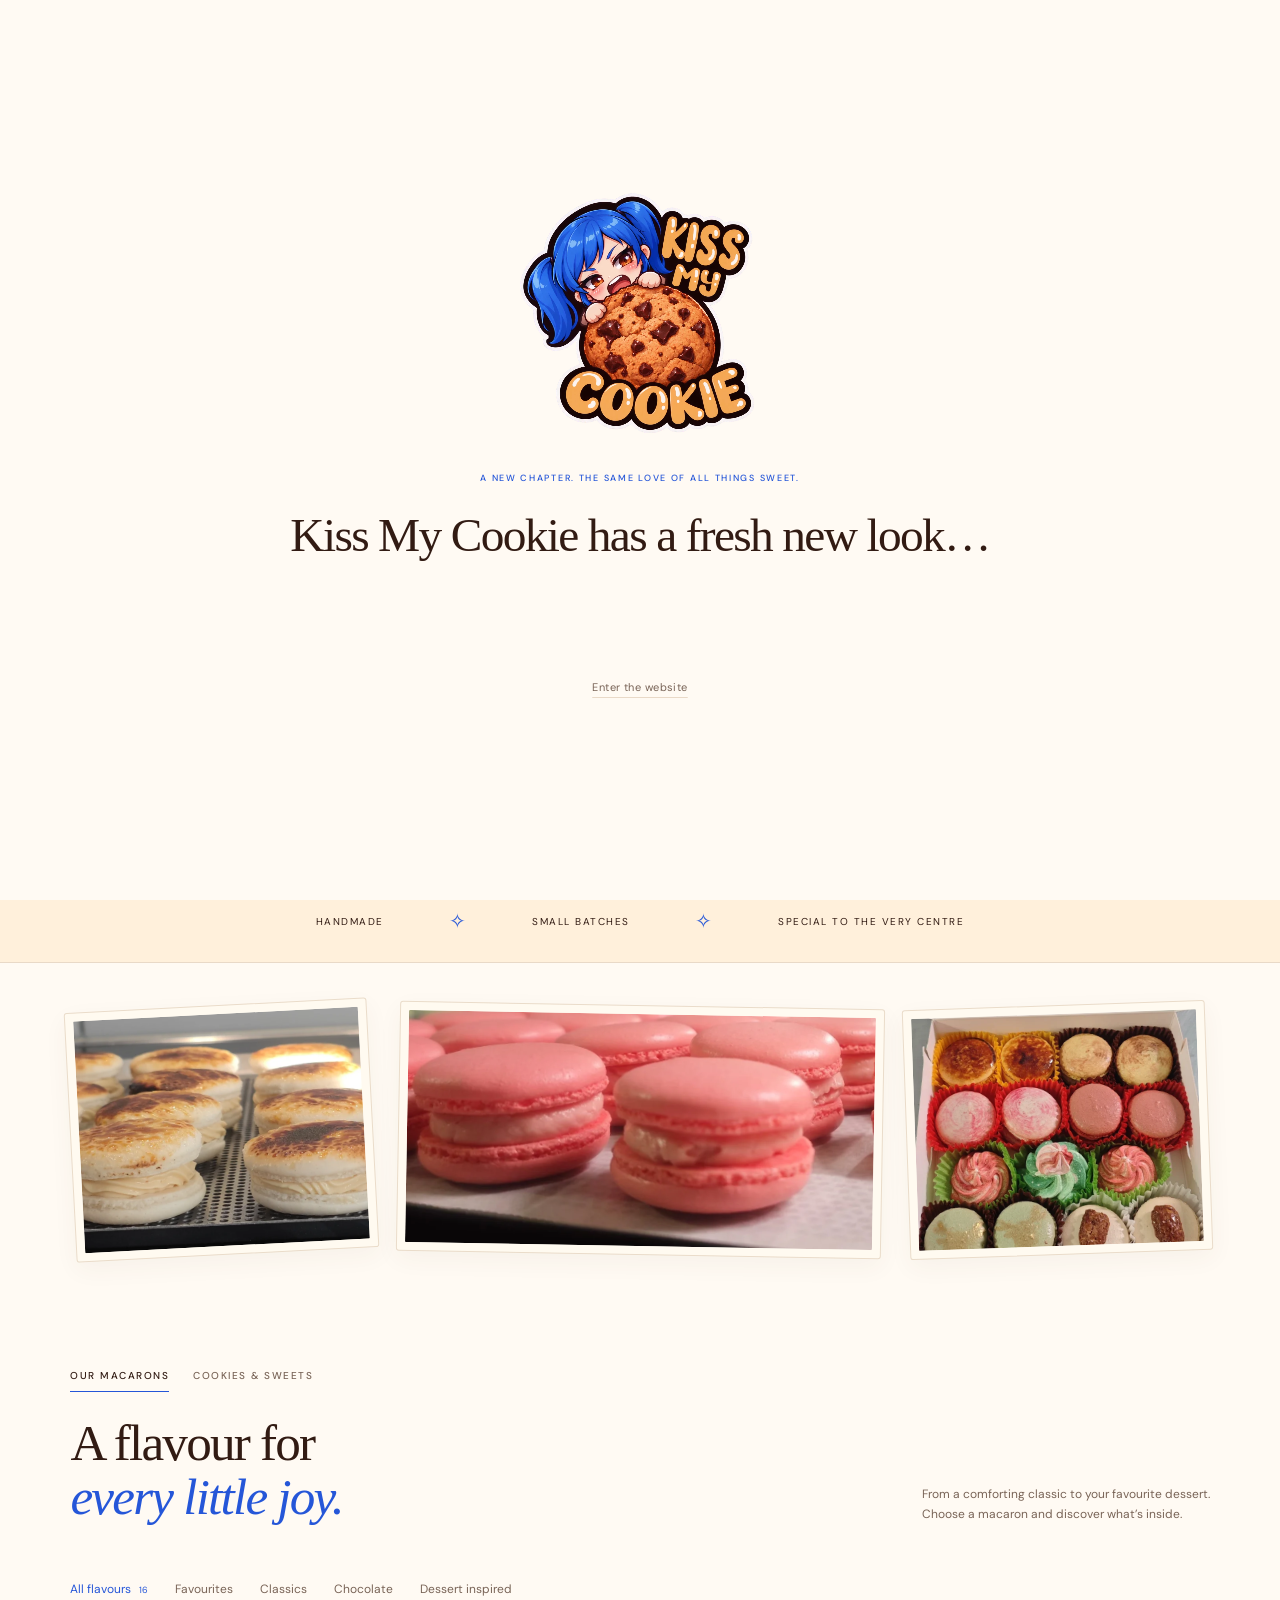
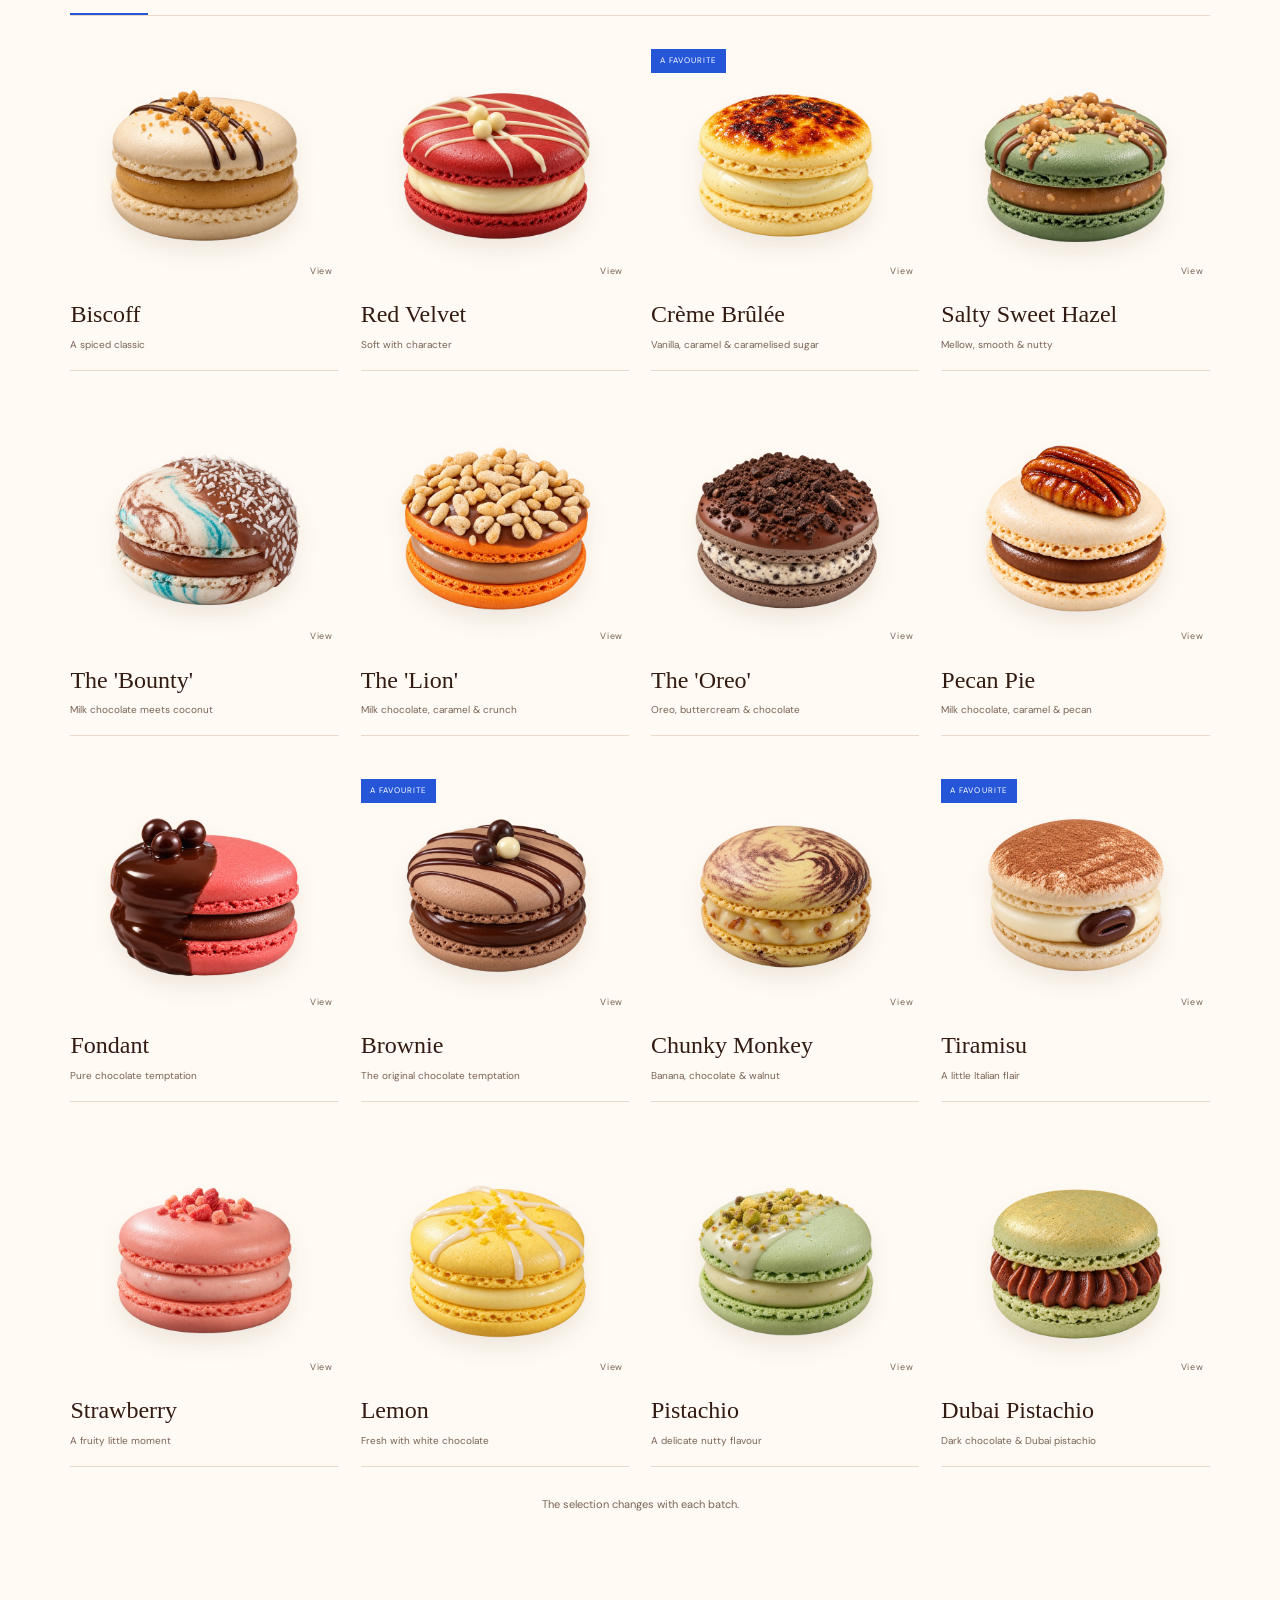
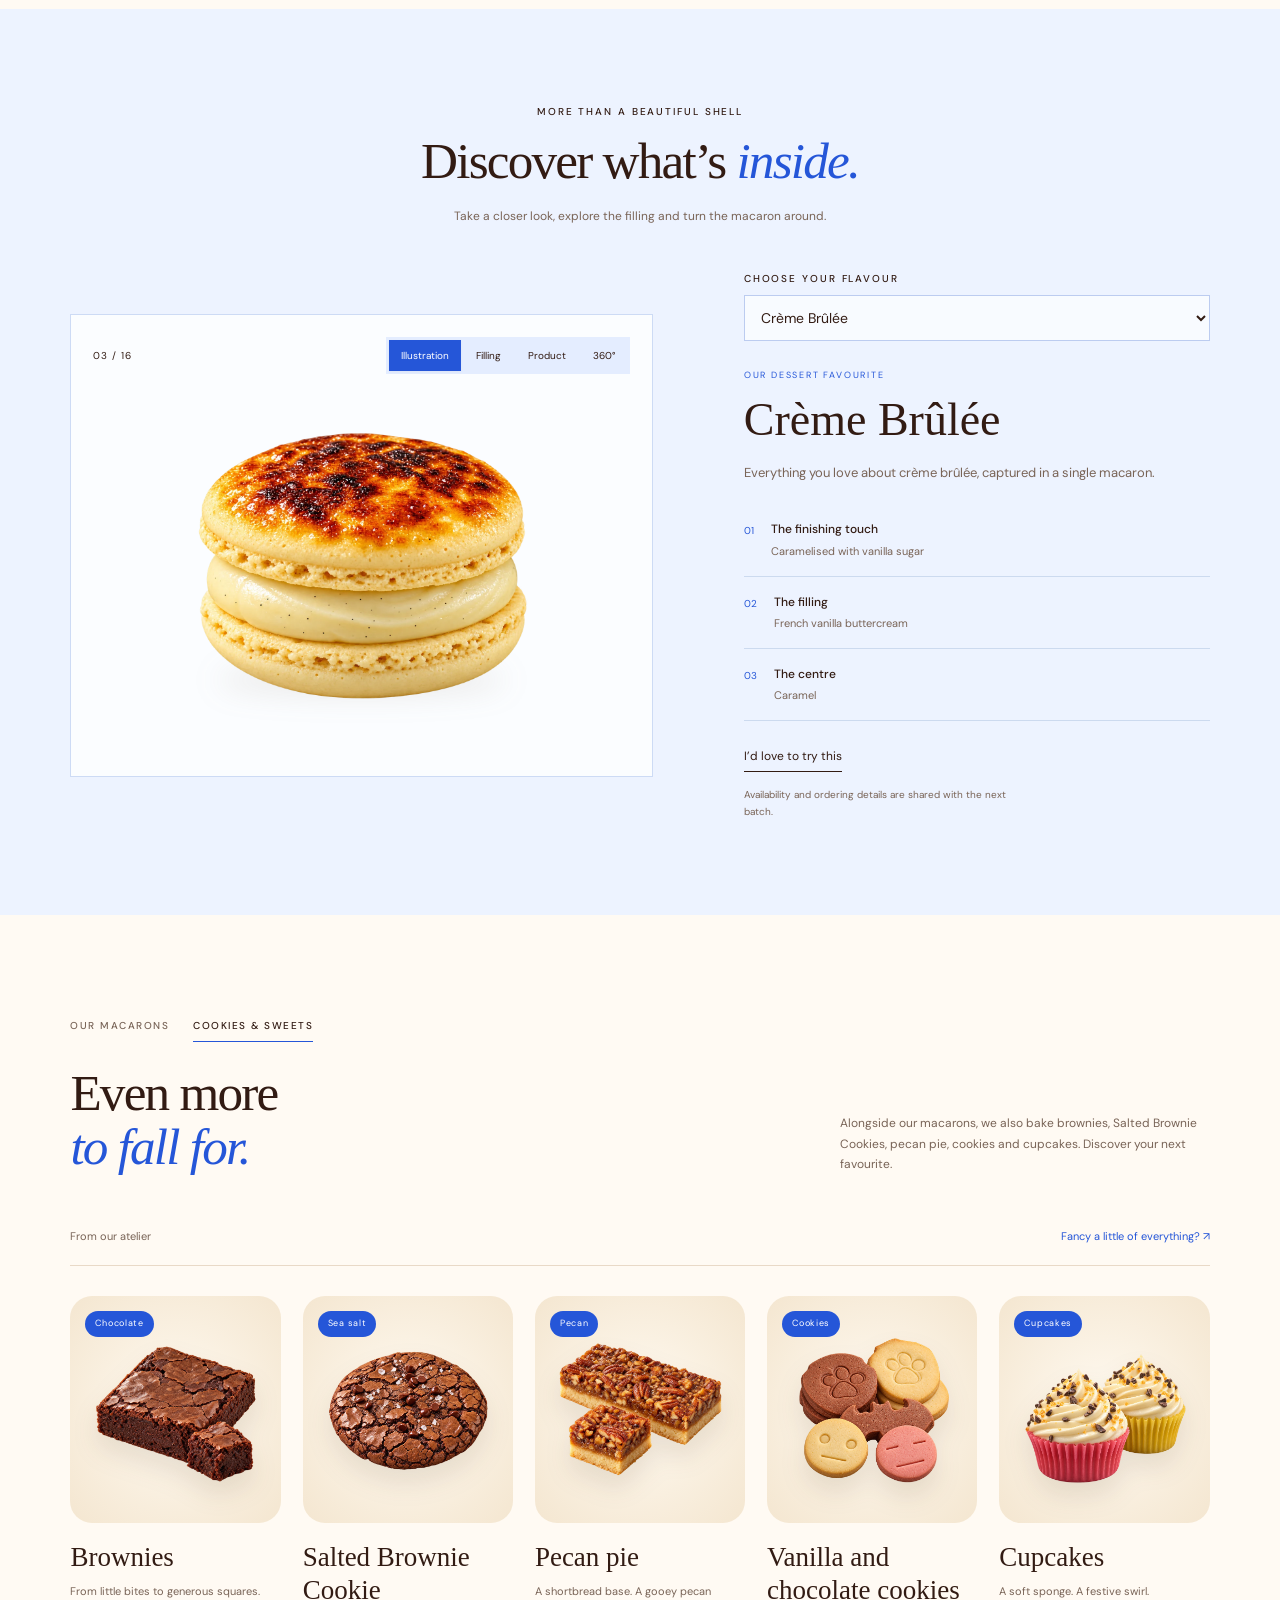
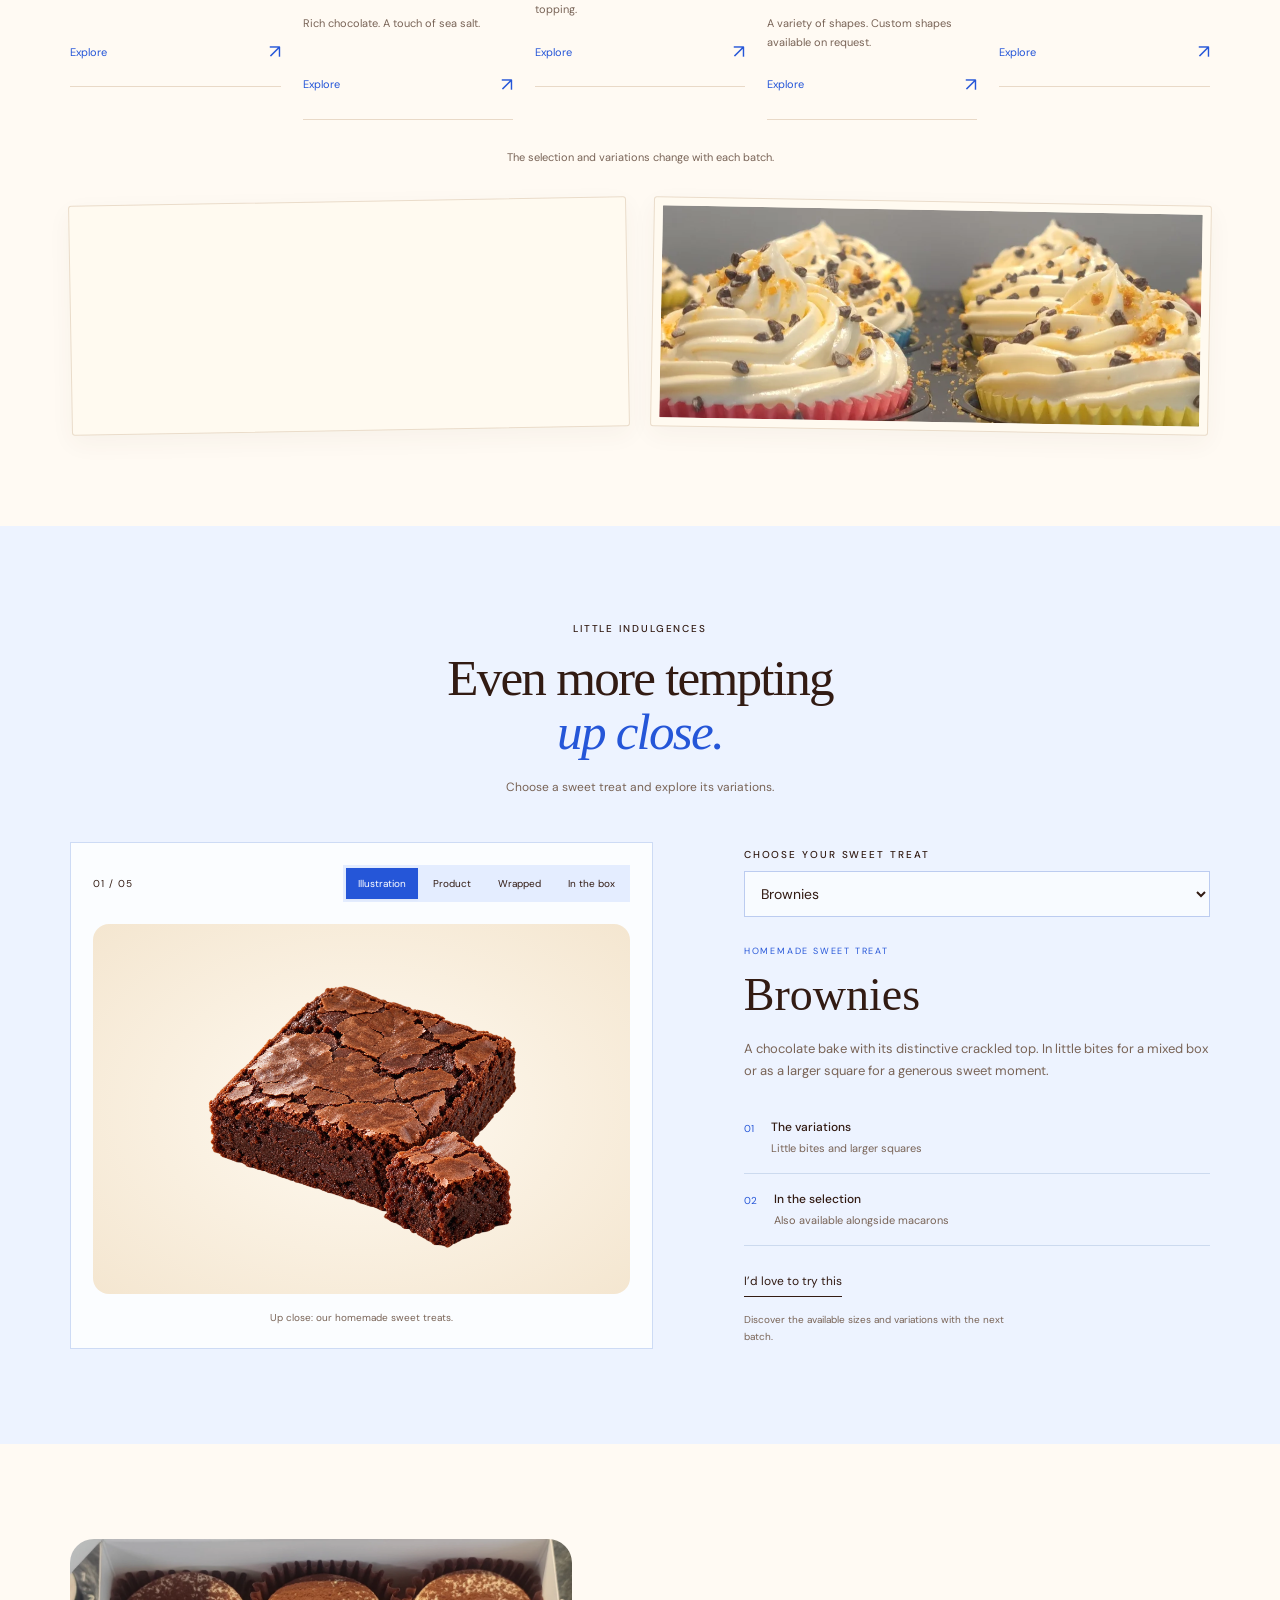
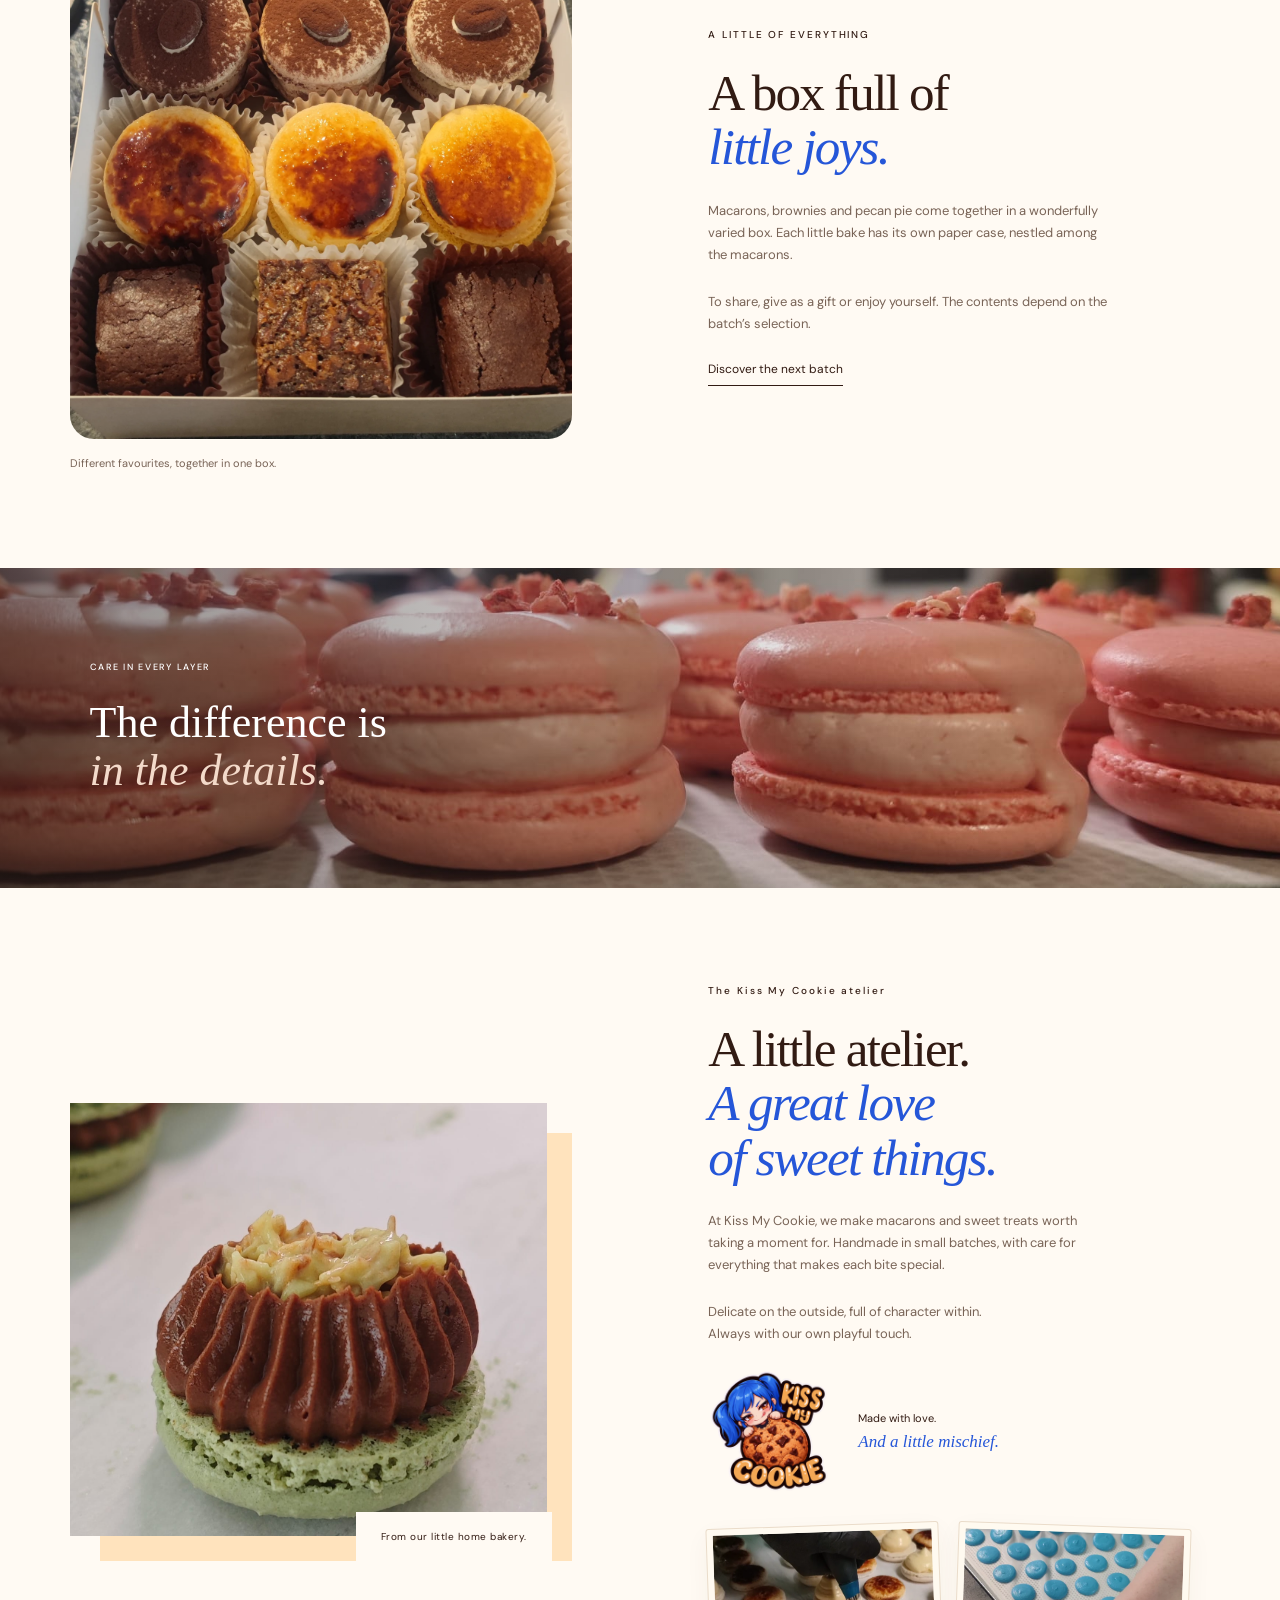
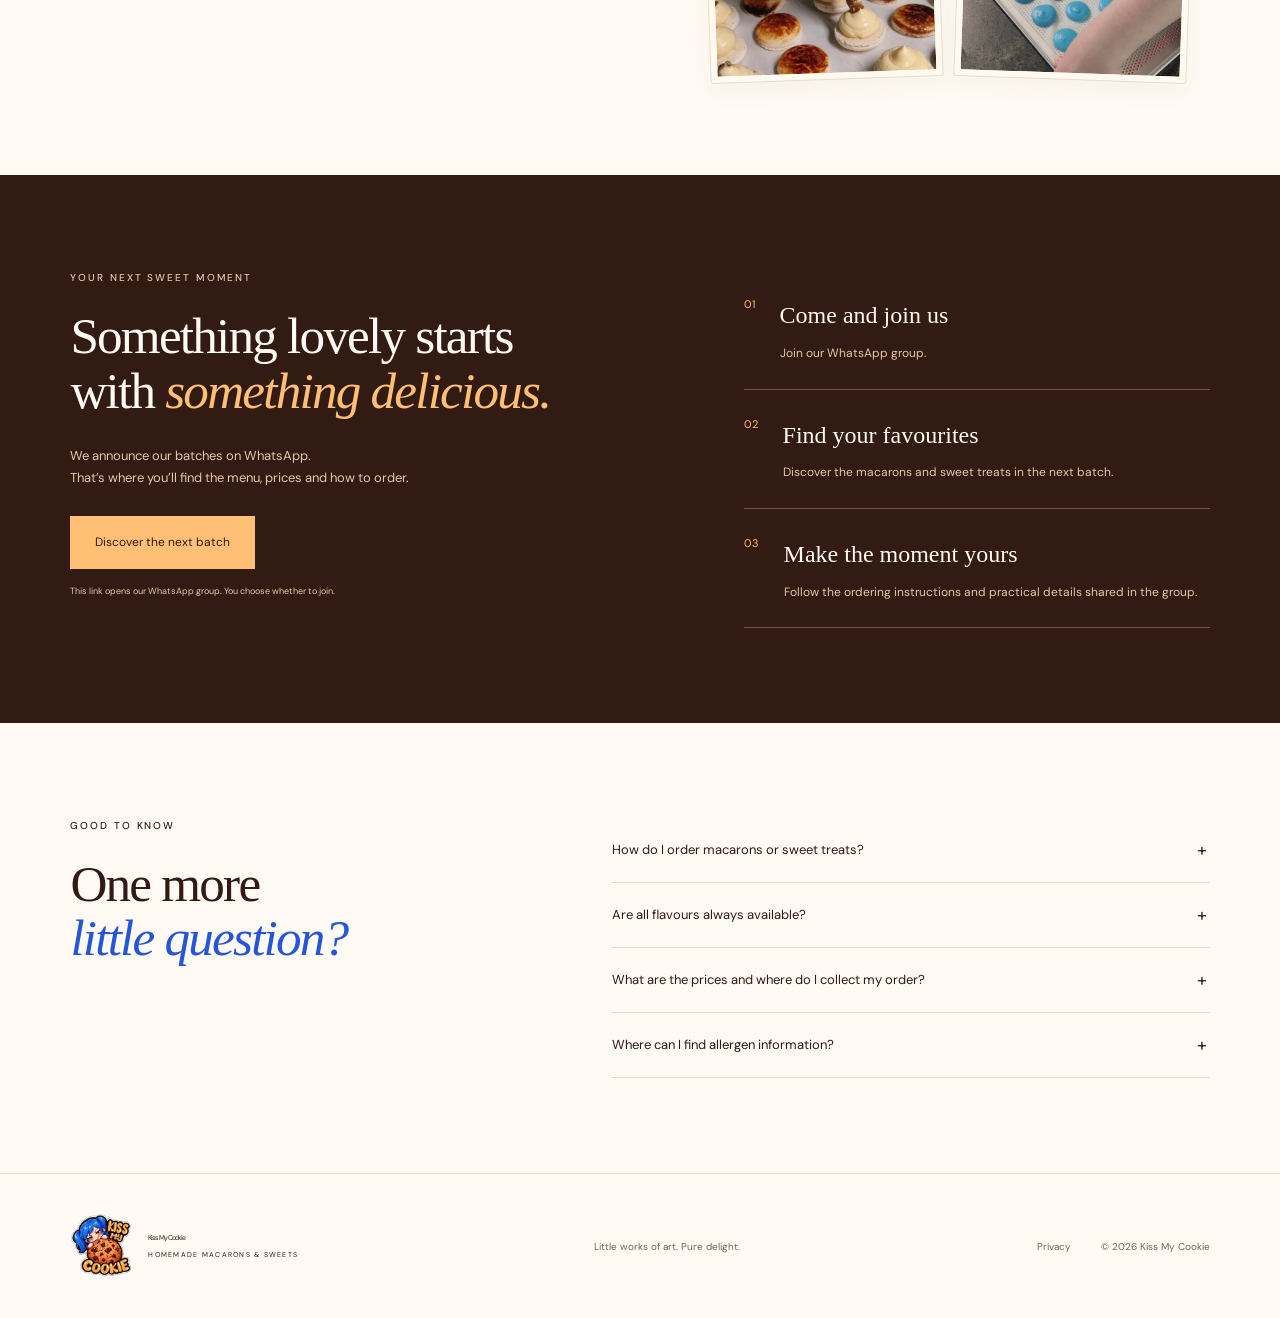
==== commit 1a8d45be: "Add Kiss My Cookie logo to shared link previews" ====
--- a/site/index.html
+++ b/site/index.html
@@ -1,5 +1,17 @@
 <!doctype html>
-<html lang="nl"><head><meta charset="utf-8"><meta name="viewport" content="width=device-width,initial-scale=1"><meta name="theme-color" content="#2556d8"><title data-i18n="copy0">Kiss My Cookie — Kleine kunstwerkjes. Groots genieten.</title><meta name="description" content="Handgemaakte macarons, brownies, pecan pie, koekjes en cupcakes van Kiss My Cookie. Ontdek onze collectie en volg de volgende bakronde via WhatsApp." data-i18n-content="copy114"><meta property="og:title" content="Kiss My Cookie — Homemade macarons &amp; sweets" data-i18n-content="copy115"><meta property="og:description" content="Kleine kunstwerkjes. Groots genieten. Ontdek onze macarons, cookies &amp; sweets." data-i18n-content="copy116"><link rel="icon" type="image/png" href="assets/favicon-2026-transparent.png"><link rel="stylesheet" href="styles.css?v=20261004-salted-cookie-original"><script src="i18n-data.js?v=20261005-favorites-filter" defer=""></script><script src="i18n.js?v=20261004-i18n" defer=""></script><script src="finishes.js?v=20261004-i18n" defer=""></script><script src="macaron.js?v=20261004-i18n" defer=""></script><script src="app.js?v=20261005-bounty-dessert" defer=""></script><script src="hero-favorites.js?v=20261004-i18n" defer=""></script><script src="hero-logo.js?v=20261004-i18n" defer=""></script><script src="atelier-logo.js?v=20261004-i18n" defer=""></script><script src="sweets.js?v=20261004-pecan-shortbread" defer=""></script><link rel="stylesheet" href="warmth.css?v=20261004-i18n"><link rel="stylesheet" href="languages.css?v=20261004-i18n"></head>
+<html lang="nl"><head><meta charset="utf-8"><meta name="viewport" content="width=device-width,initial-scale=1"><meta name="theme-color" content="#2556d8"><title data-i18n="copy0">Kiss My Cookie — Kleine kunstwerkjes. Groots genieten.</title><meta name="description" content="Handgemaakte macarons, brownies, pecan pie, koekjes en cupcakes van Kiss My Cookie. Ontdek onze collectie en volg de volgende bakronde via WhatsApp." data-i18n-content="copy114"><meta property="og:title" content="Kiss My Cookie — Homemade macarons &amp; sweets" data-i18n-content="copy115"><meta property="og:description" content="Kleine kunstwerkjes. Groots genieten. Ontdek onze macarons, cookies &amp; sweets." data-i18n-content="copy116">
+<meta property="og:type" content="website">
+<meta property="og:site_name" content="Kiss My Cookie">
+<meta property="og:image" content="https://kissmycookie.be/assets/kissmycookie-link-preview.jpg">
+<meta property="og:image:secure_url" content="https://kissmycookie.be/assets/kissmycookie-link-preview.jpg">
+<meta property="og:image:type" content="image/jpeg">
+<meta property="og:image:width" content="1328">
+<meta property="og:image:height" content="1328">
+<meta property="og:image:alt" content="Het Kiss My Cookie-logo">
+<meta name="twitter:card" content="summary_large_image">
+<meta name="twitter:image" content="https://kissmycookie.be/assets/kissmycookie-link-preview.jpg">
+<meta name="twitter:image:alt" content="Het Kiss My Cookie-logo">
+<link rel="icon" type="image/png" href="assets/favicon-2026-transparent.png"><link rel="stylesheet" href="styles.css?v=20261004-salted-cookie-original"><script src="i18n-data.js?v=20261005-favorites-filter" defer=""></script><script src="i18n.js?v=20261004-i18n" defer=""></script><script src="finishes.js?v=20261004-i18n" defer=""></script><script src="macaron.js?v=20261004-i18n" defer=""></script><script src="app.js?v=20261005-bounty-dessert" defer=""></script><script src="hero-favorites.js?v=20261004-i18n" defer=""></script><script src="hero-logo.js?v=20261004-i18n" defer=""></script><script src="atelier-logo.js?v=20261004-i18n" defer=""></script><script src="sweets.js?v=20261004-pecan-shortbread" defer=""></script><link rel="stylesheet" href="warmth.css?v=20261004-i18n"><link rel="stylesheet" href="languages.css?v=20261004-i18n"></head>
 <body><dialog class="welcome-intro" id="welcome-intro" aria-labelledby="welcome-title" tabindex="-1" autofocus=""><div class="welcome-content"><div class="welcome-brand" id="welcome-brand"><video id="hero-logo" muted="" playsinline="" preload="none" data-src="assets/kissmycookie_transparent_full_5s_v2.webm" aria-hidden="true" inert=""></video><img class="welcome-logo-fallback" src="assets/hero-logo-poster-v2.webp" width="1080" height="1080" alt="Kiss My Cookie"></div><p class="eyebrow" data-i18n="copy1">EEN NIEUW HOOFDSTUK. DEZELFDE LIEFDE VOOR ZOET.</p><h2 class="welcome-title" id="welcome-title" data-i18n="copy2"><span>Kiss My Cookie is vernieuwd…</span><em class="welcome-taste">…laten we er samen van proeven.</em></h2><button class="welcome-skip" id="welcome-skip" type="button" data-i18n="copy3">Ga naar de website</button></div></dialog><a class="skip" href="#main" data-i18n="copy4">Naar de inhoud</a><div class="announcement" data-i18n="extra0">Met de hand gemaakt. Met plezier gedeeld.</div>
 <header class="header"><a class="brand-lockup" href="#" aria-label="Kiss My Cookie — home" data-i18n-aria-label="copy117"><img src="assets/logo-2026-transparent.webp" width="79" height="86" alt="Kiss My Cookie"><span data-i18n="copy5">Kiss My Cookie<small>HOMEMADE. WITH ATTITUDE.</small></span></a><nav id="navigation" aria-label="Hoofdnavigatie" data-i18n-aria-label="copy118"><a href="#collectie" data-i18n="copy7">Macarons</a><a href="#sweets" data-i18n="copy8">Cookies &amp; sweets</a><a href="#ontdek" data-i18n="copy9">Tot in de kern</a><a href="#verhaal" data-i18n="copy10">Ons atelier</a><a href="#bestellen" class="nav-cta" data-i18n="copy11">Bestellen</a></nav><div class="header-actions"><div class="language-switcher" role="group" aria-label="Kies je taal" data-i18n-aria-label="extra2"><button type="button" data-language="nl" lang="nl" aria-label="Nederlands" aria-pressed="true">NL</button><button type="button" data-language="en" lang="en" aria-label="English" aria-pressed="false">EN</button><button type="button" data-language="fr" lang="fr" aria-label="Français" aria-pressed="false">FR</button></div><button class="menu-toggle" aria-expanded="false" aria-controls="navigation" type="button" data-i18n="copy6">Menu <span>☰</span></button></div></header>
 <main id="main"><section class="hero"><div class="hero-copy"><p class="eyebrow" data-i18n="copy12">HOMEMADE MACARONS &amp; SWEETS.<br>MET EEN EIGEN KARAKTER.</p><h1 data-i18n="copy13">Kleine<br>kunstwerkjes.<br><em>Groots genieten.</em></h1><p data-i18n="copy14">Van verfijnde macarons tot brownies, koekjes en cupcakes.<br> Met de hand gemaakt, voor jouw zoete zonde.</p><div class="hero-actions"><a class="button" href="#collectie" data-i18n="copy15">Ontdek de collectie</a><a class="quiet-link" href="#sweets" data-i18n="copy16">Ontdek ook onze cookies &amp; sweets</a></div></div><div class="hero-visual"><span class="hero-edition" data-i18n="copy17">ONZE FAVORIET · CRÈME BRÛLÉE</span><div class="hero-showcase"><div class="hero-orbit" aria-hidden="true"></div><div class="hero-viewer" id="hero-images" role="button" tabindex="0" aria-label="Kijk binnenin Crème Brûlée" aria-pressed="false" aria-controls="hero-cut" data-i18n-aria-label="copy119"><img id="hero-photo" src="assets/products/creme-brulee.webp" alt="Voorstelling van Crème Brûlée met gebrande vanillesuiker" width="1536" height="1024" data-i18n-alt="copy120"><figure id="hero-cut" hidden=""><img src="assets/sections/creme-brulee.webp" alt="Crème Brûlée verticaal doorgesneden, met vanillebotercrème en kleine karamelkern" width="900" height="600" data-i18n-alt="copy121"></figure></div><div class="hero-interaction"><span data-i18n="copy18">Ontdek het zachte hart</span><div class="hero-favorite-controls"><button id="hero-previous" type="button" aria-label="Vorige favoriet" data-i18n-aria-label="copy122">‹</button><button id="hero-open" type="button" aria-pressed="false" data-i18n="copy19">Kijk binnenin <span>＋</span></button><button id="hero-next" type="button" aria-label="Volgende favoriet" data-i18n-aria-label="copy123">›</button></div><button id="hero-pause" type="button" aria-pressed="false" data-i18n="copy20">Pauzeer wisselen</button></div></div><div class="hero-caption"><span data-i18n="copy21">Vanille met een vurig kantje.</span><h2 data-i18n="copy22">Crème brûlée</h2><p data-i18n="copy23">Franse vanillebotercrème. Een kleine karamelkern.<br>Gebrand met vanillesuiker.</p></div></div></section>
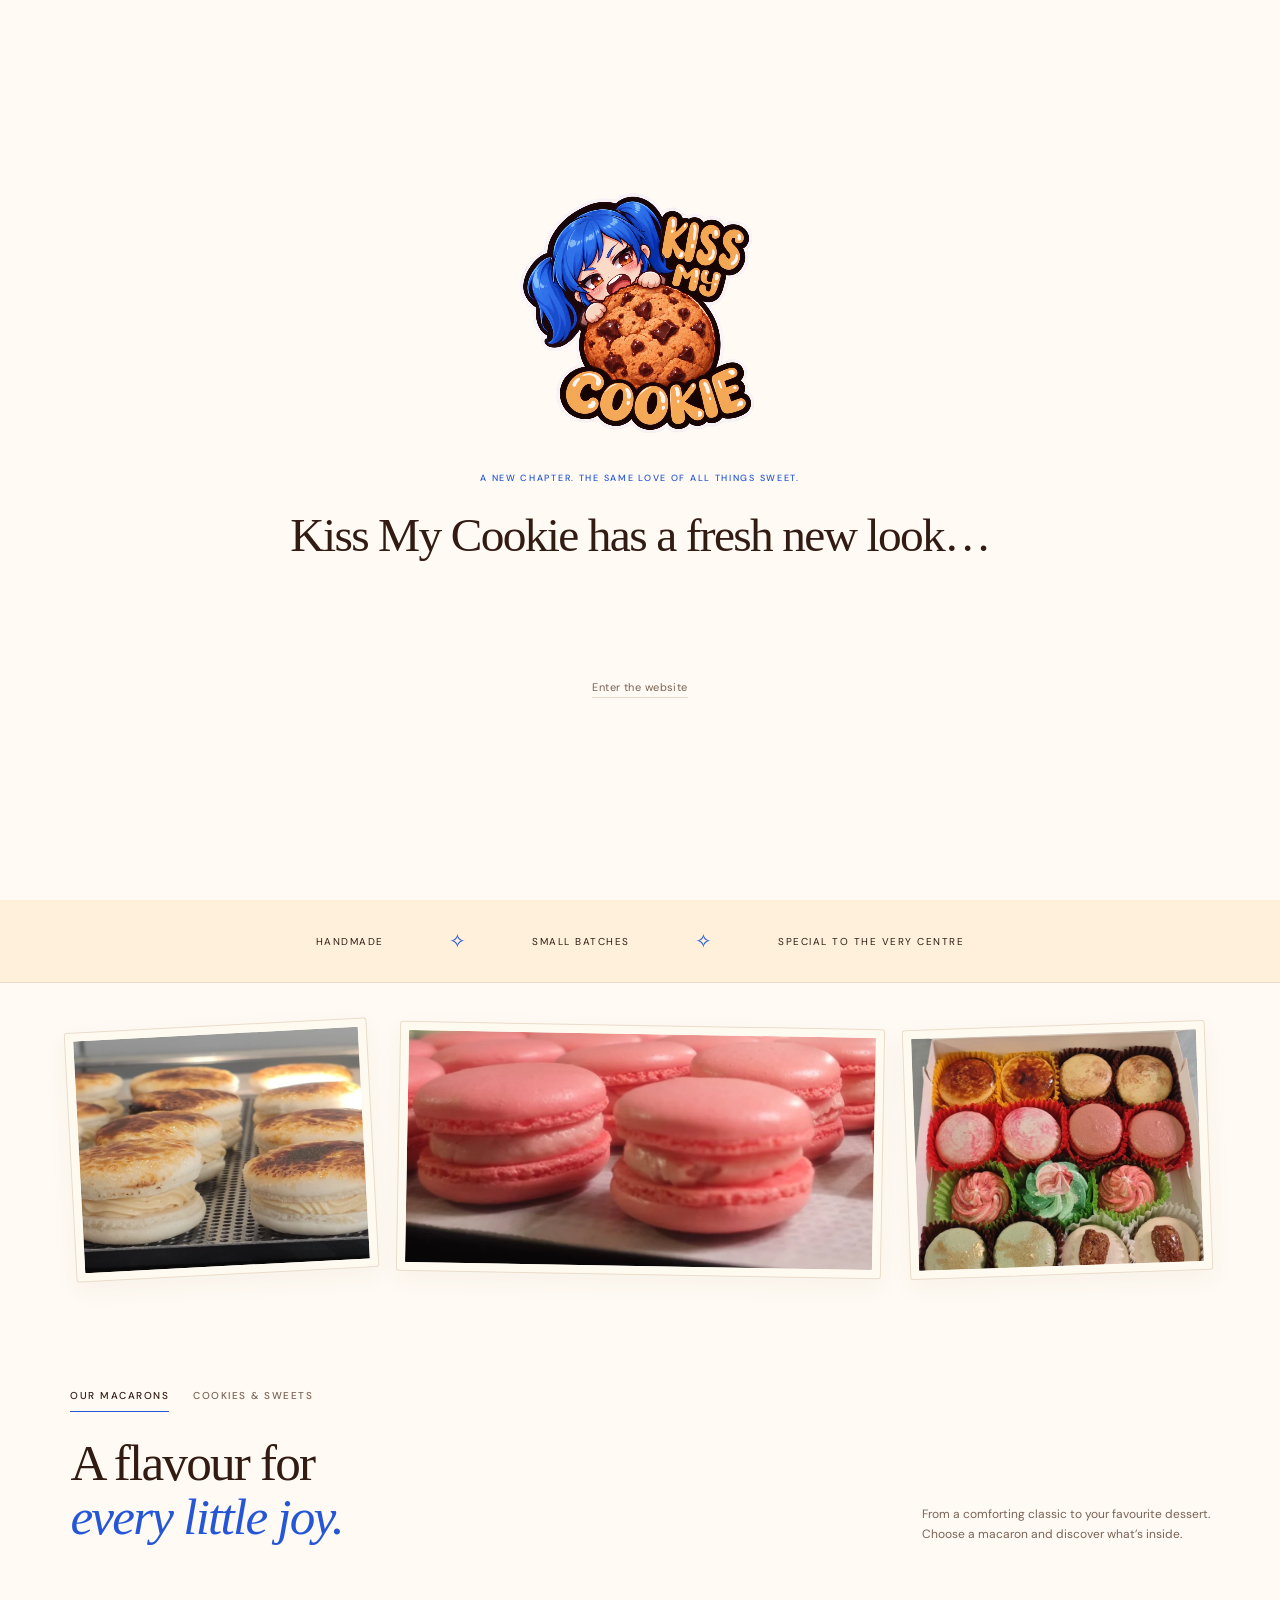
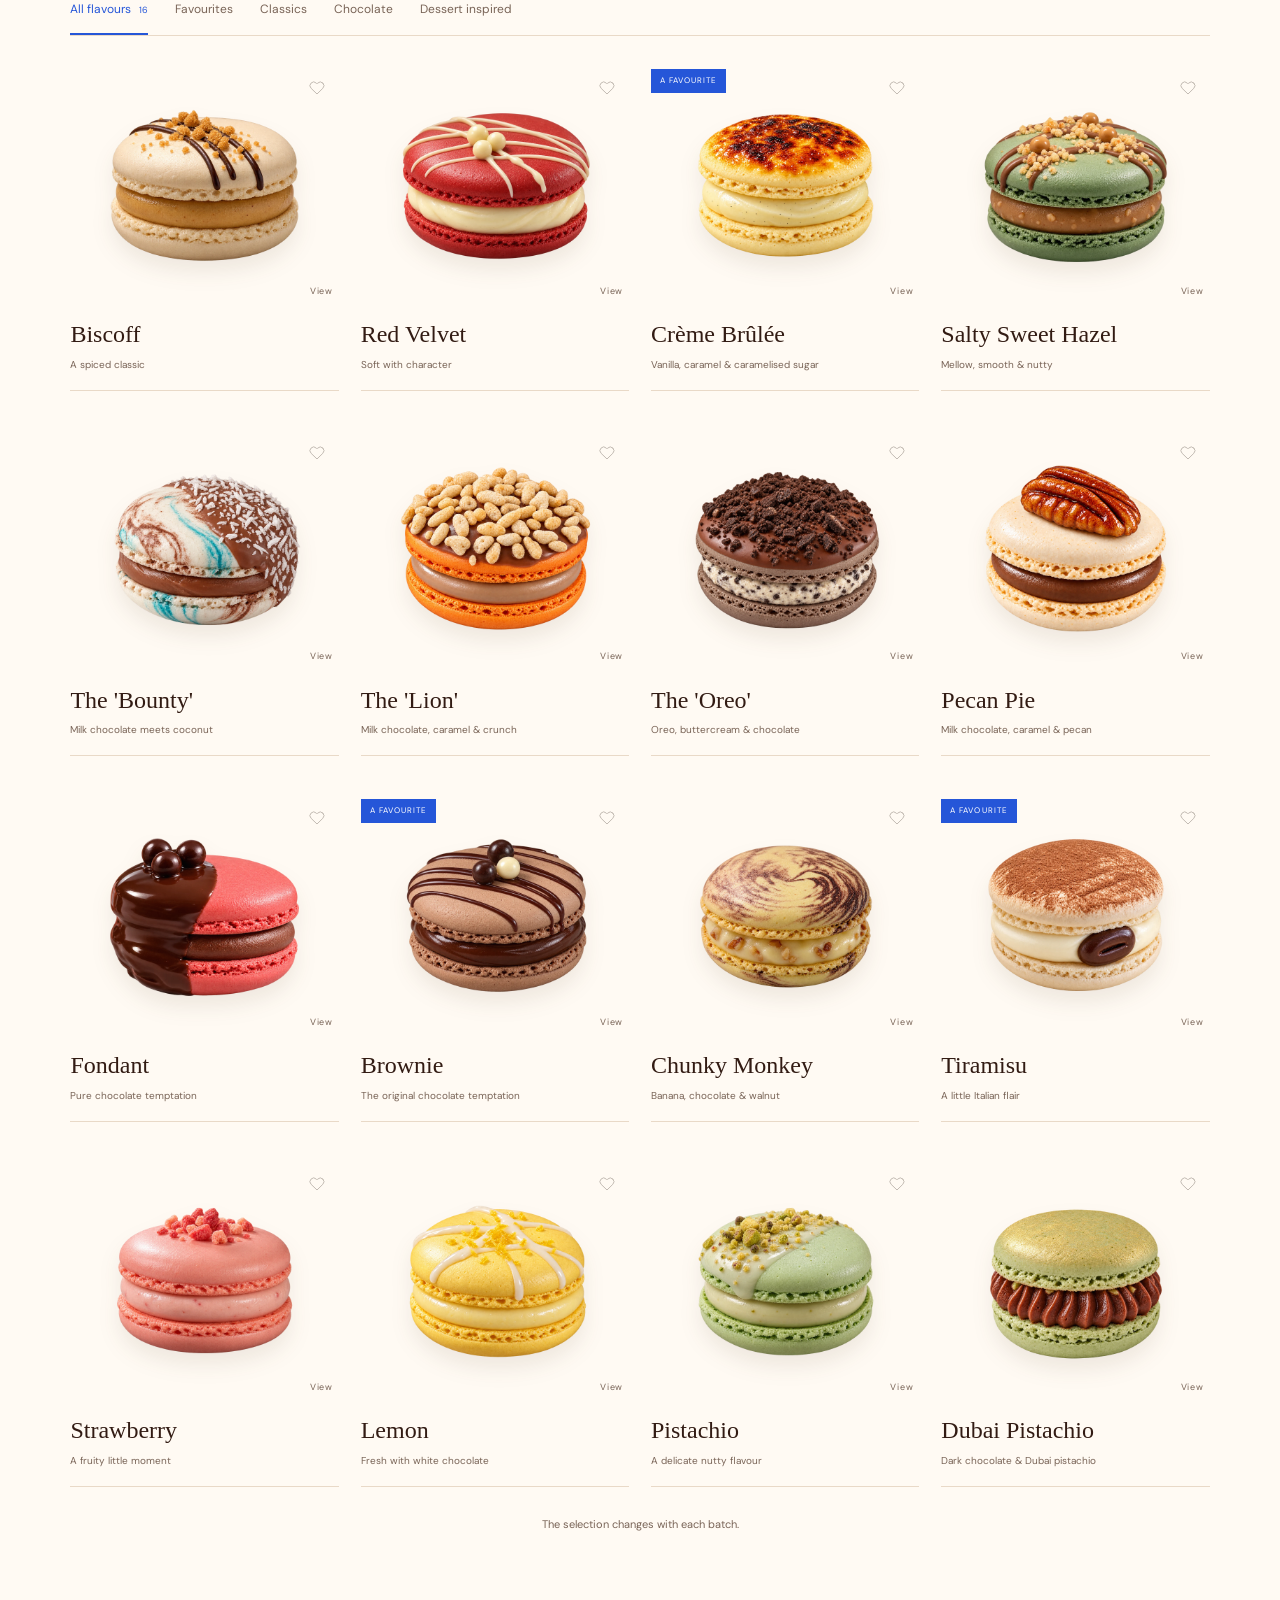
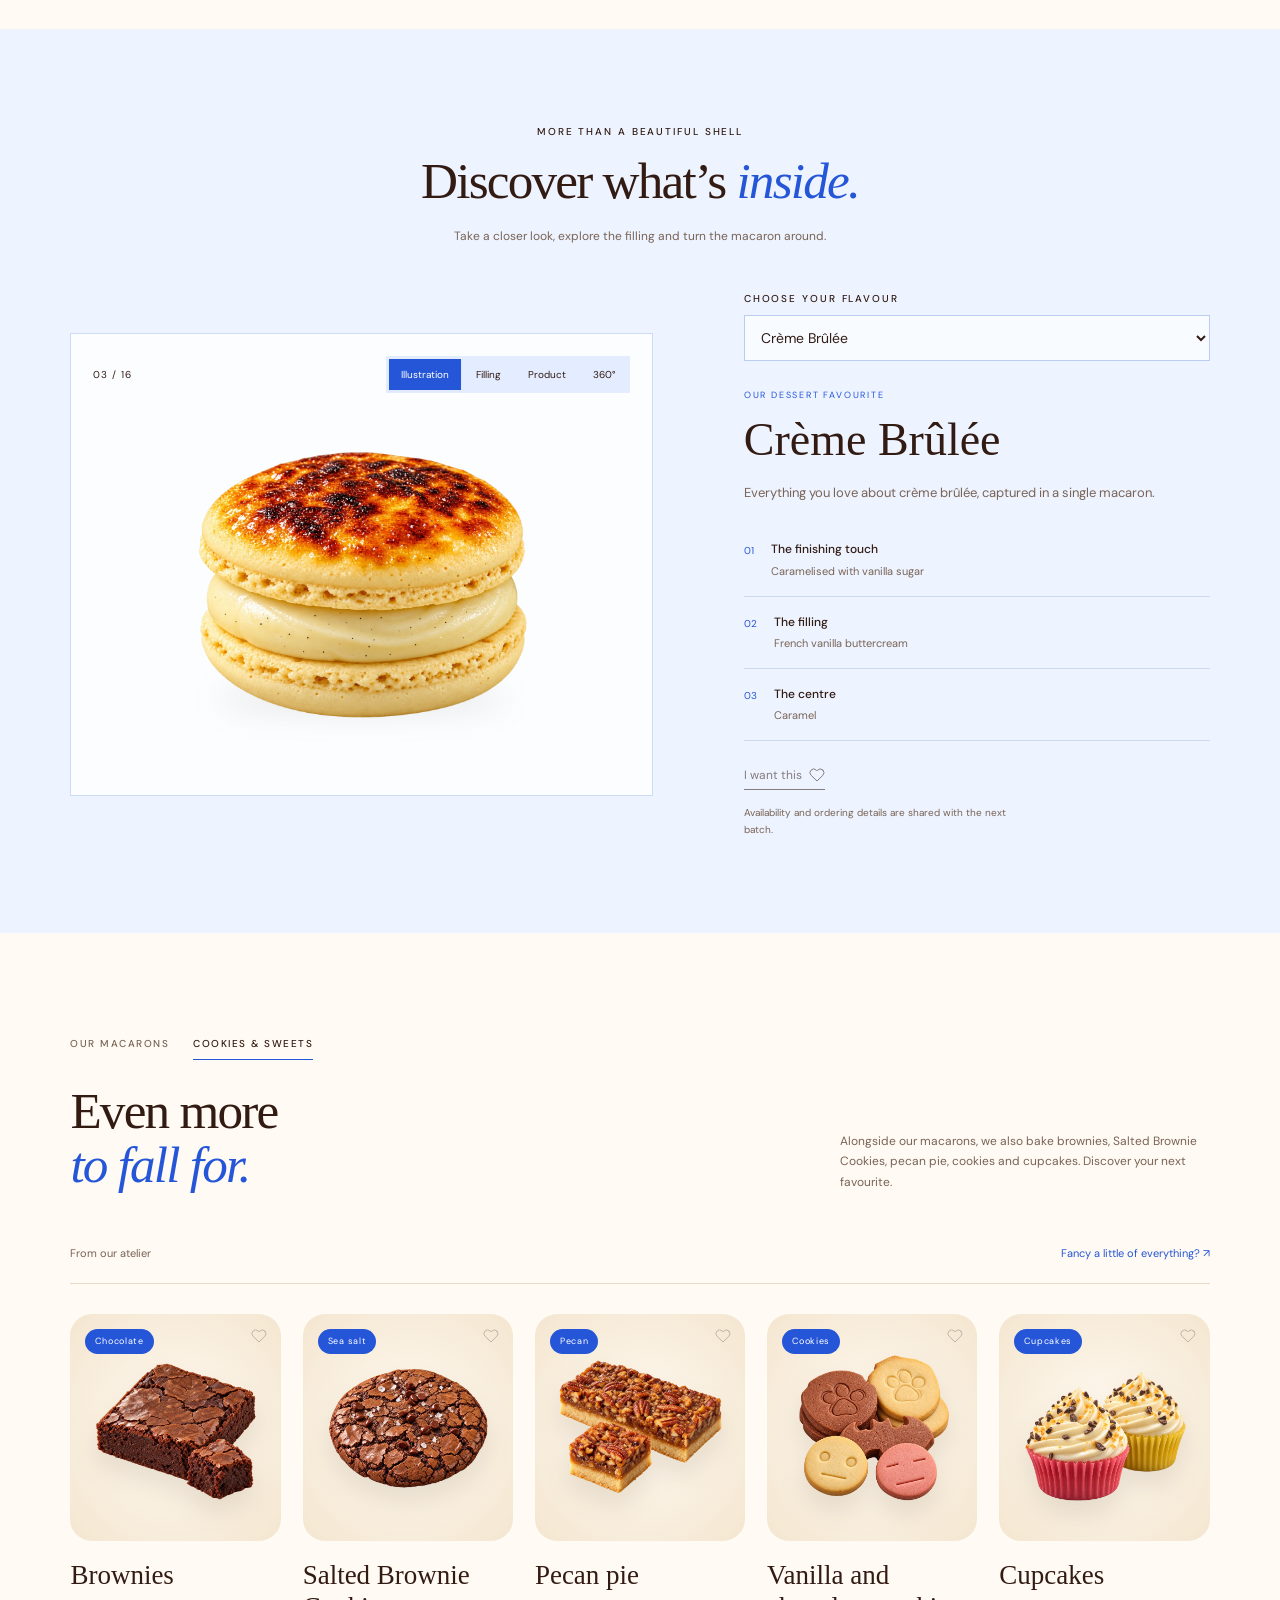
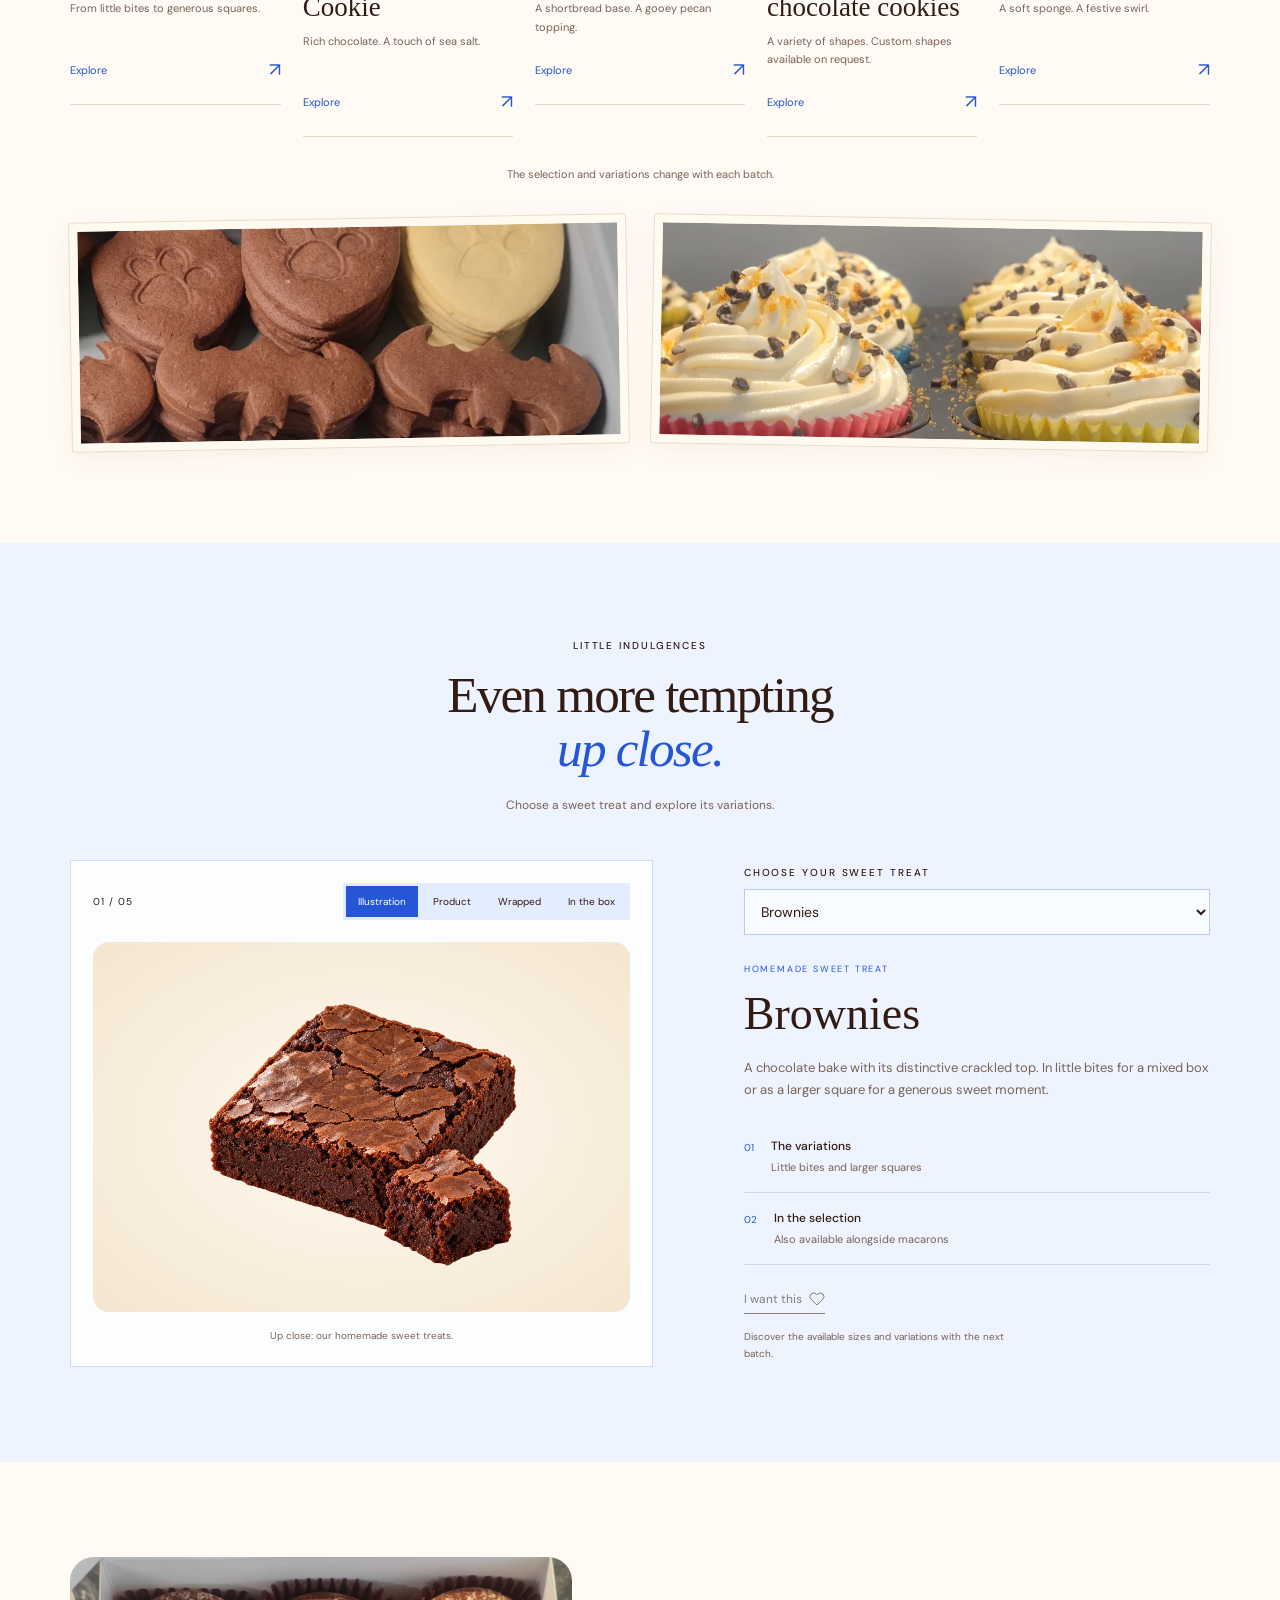
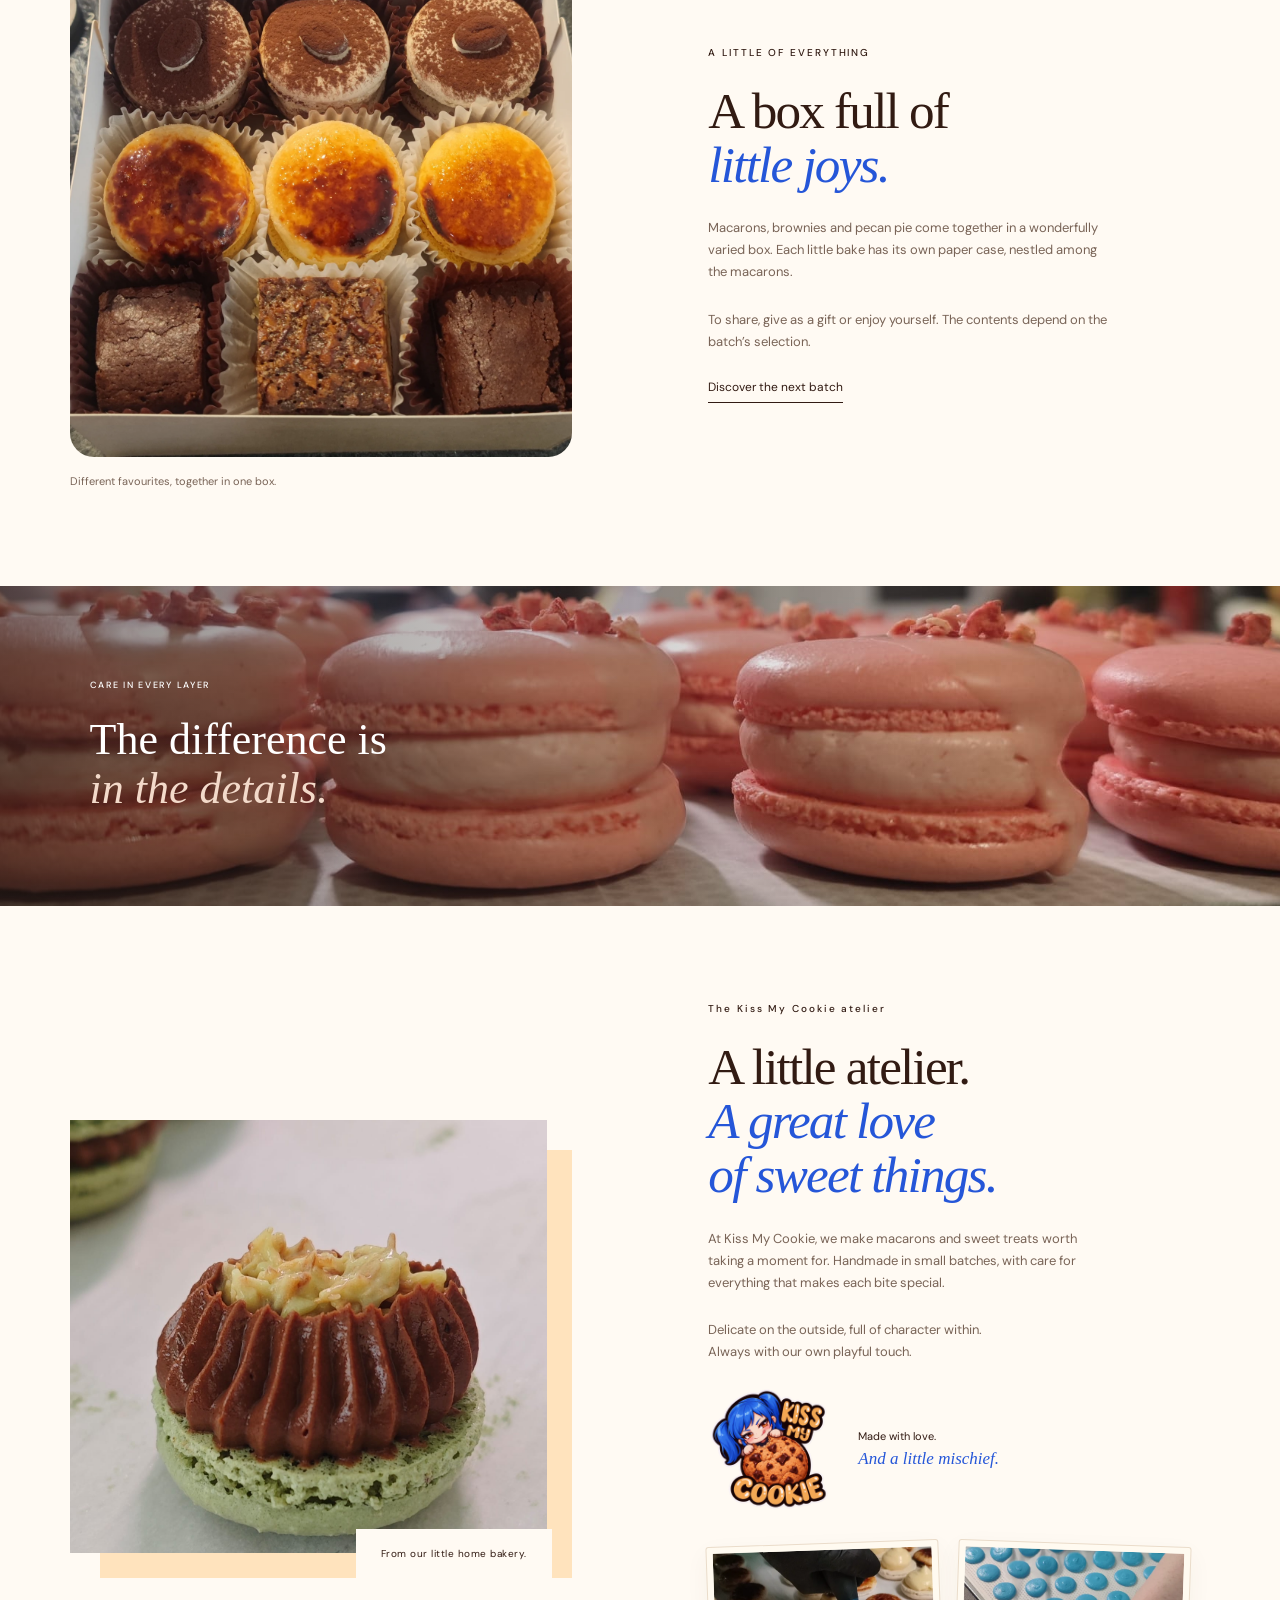
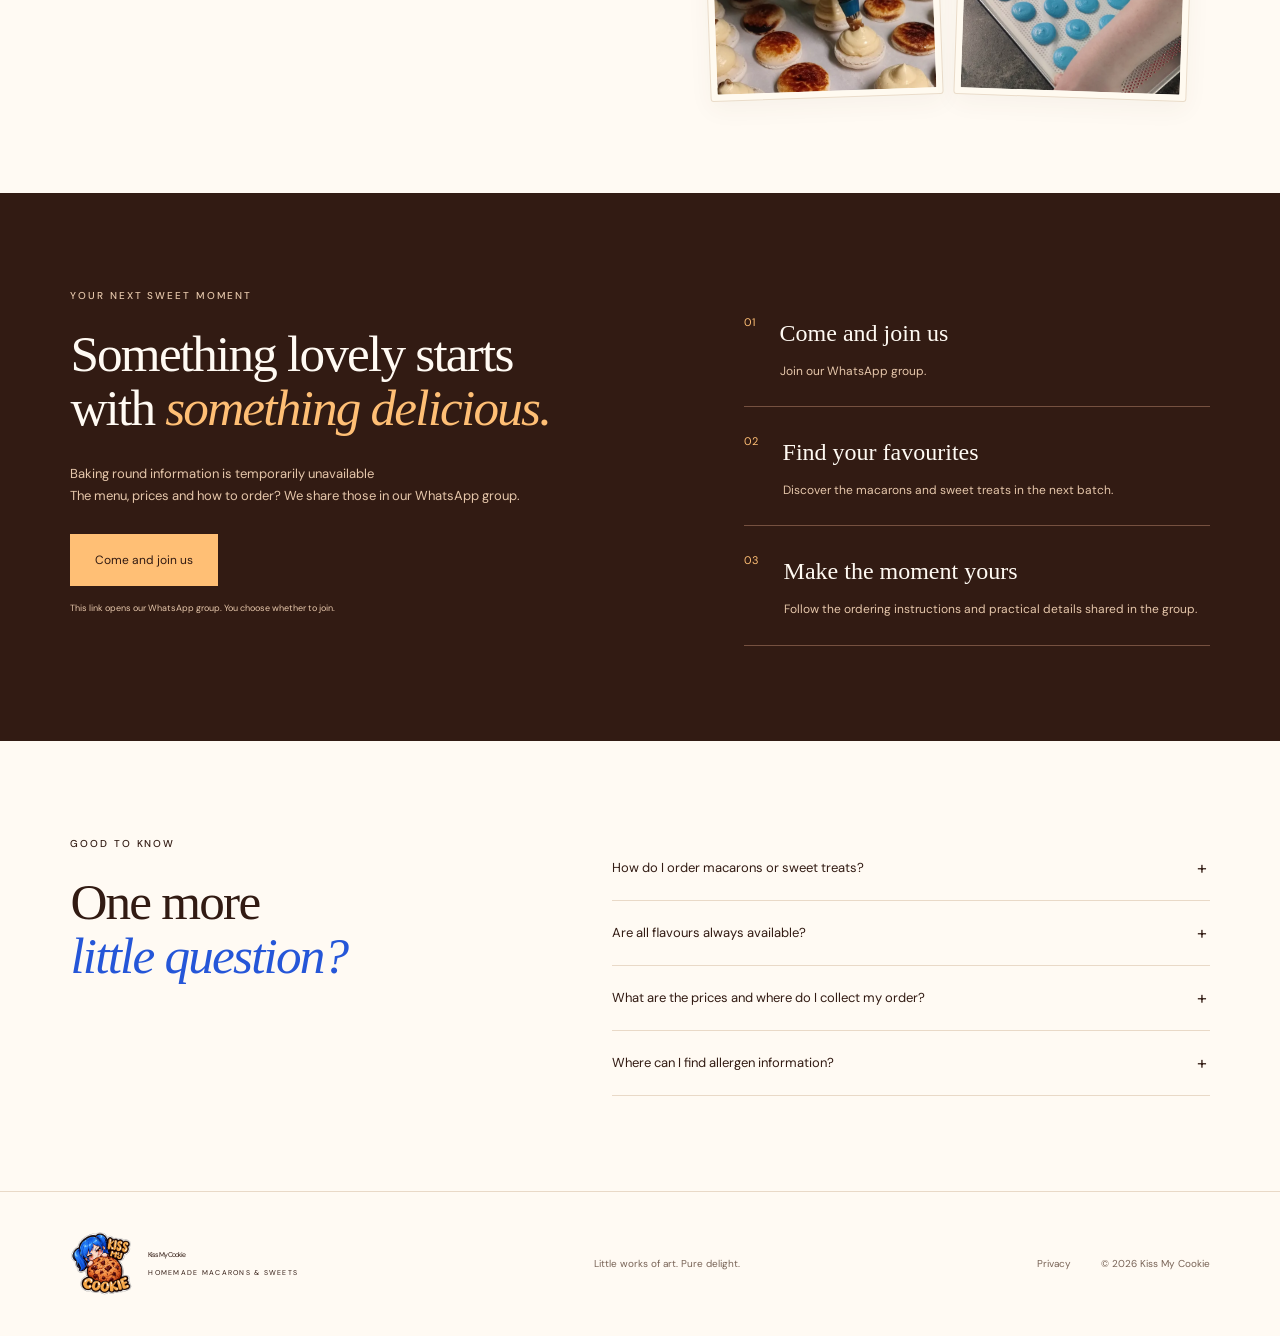
==== commit fa2d7603: "Add baking round management, wishlist, stock and website updates" ====
--- a/site/index.html
+++ b/site/index.html
@@ -11,10 +11,14 @@
 <meta name="twitter:card" content="summary_large_image">
 <meta name="twitter:image" content="https://kissmycookie.be/assets/kissmycookie-link-preview.jpg">
 <meta name="twitter:image:alt" content="Het Kiss My Cookie-logo">
-<link rel="icon" type="image/png" href="assets/favicon-2026-transparent.png"><link rel="stylesheet" href="styles.css?v=20261004-salted-cookie-original"><script src="i18n-data.js?v=20261005-favorites-filter" defer=""></script><script src="i18n.js?v=20261004-i18n" defer=""></script><script src="finishes.js?v=20261004-i18n" defer=""></script><script src="macaron.js?v=20261004-i18n" defer=""></script><script src="app.js?v=20261005-bounty-dessert" defer=""></script><script src="hero-favorites.js?v=20261004-i18n" defer=""></script><script src="hero-logo.js?v=20261004-i18n" defer=""></script><script src="atelier-logo.js?v=20261004-i18n" defer=""></script><script src="sweets.js?v=20261004-pecan-shortbread" defer=""></script><link rel="stylesheet" href="warmth.css?v=20261004-i18n"><link rel="stylesheet" href="languages.css?v=20261004-i18n"></head>
+<link rel="icon" type="image/png" href="assets/favicon-2026-transparent.png"><link rel="stylesheet" href="styles.css?v=20261025-live-update"><script src="i18n-data.js?v=20261025-combined-wishlist" defer=""></script><script src="wishlist-copy.js?v=20261025-manual-availability" defer></script><script src="i18n.js?v=20261004-i18n" defer=""></script><script src="finishes.js?v=20261004-i18n" defer=""></script><script src="macaron.js?v=20261004-i18n" defer=""></script><script src="app.js?v=20261005-bounty-dessert" defer=""></script><script src="hero-favorites.js?v=20261004-i18n" defer=""></script><script src="hero-logo.js?v=20261004-i18n" defer=""></script><script src="atelier-logo.js?v=20261004-i18n" defer=""></script><script src="sweets.js?v=20261004-pecan-shortbread" defer=""></script><link rel="stylesheet" href="warmth.css?v=20261004-i18n"><link rel="stylesheet" href="languages.css?v=20261004-i18n"><link rel="stylesheet" href="bake-round.css?v=20261025-manual-availability"><script src="bake-round.js?v=20261025-manual-availability" defer></script><link rel="stylesheet" href="wishlist.css?v=20261025-manual-availability"><script src="wishlist-catalog.js?v=20261025" defer></script><script src="wishlist.js?v=20261025-manual-availability" defer></script><link rel="stylesheet" href="whatsapp.css?v=20261025"><script src="whatsapp.js?v=20261025" defer></script></head>
 <body><dialog class="welcome-intro" id="welcome-intro" aria-labelledby="welcome-title" tabindex="-1" autofocus=""><div class="welcome-content"><div class="welcome-brand" id="welcome-brand"><video id="hero-logo" muted="" playsinline="" preload="none" data-src="assets/kissmycookie_transparent_full_5s_v2.webm" aria-hidden="true" inert=""></video><img class="welcome-logo-fallback" src="assets/hero-logo-poster-v2.webp" width="1080" height="1080" alt="Kiss My Cookie"></div><p class="eyebrow" data-i18n="copy1">EEN NIEUW HOOFDSTUK. DEZELFDE LIEFDE VOOR ZOET.</p><h2 class="welcome-title" id="welcome-title" data-i18n="copy2"><span>Kiss My Cookie is vernieuwd…</span><em class="welcome-taste">…laten we er samen van proeven.</em></h2><button class="welcome-skip" id="welcome-skip" type="button" data-i18n="copy3">Ga naar de website</button></div></dialog><a class="skip" href="#main" data-i18n="copy4">Naar de inhoud</a><div class="announcement" data-i18n="extra0">Met de hand gemaakt. Met plezier gedeeld.</div>
 <header class="header"><a class="brand-lockup" href="#" aria-label="Kiss My Cookie — home" data-i18n-aria-label="copy117"><img src="assets/logo-2026-transparent.webp" width="79" height="86" alt="Kiss My Cookie"><span data-i18n="copy5">Kiss My Cookie<small>HOMEMADE. WITH ATTITUDE.</small></span></a><nav id="navigation" aria-label="Hoofdnavigatie" data-i18n-aria-label="copy118"><a href="#collectie" data-i18n="copy7">Macarons</a><a href="#sweets" data-i18n="copy8">Cookies &amp; sweets</a><a href="#ontdek" data-i18n="copy9">Tot in de kern</a><a href="#verhaal" data-i18n="copy10">Ons atelier</a><a href="#bestellen" class="nav-cta" data-i18n="copy11">Bestellen</a></nav><div class="header-actions"><div class="language-switcher" role="group" aria-label="Kies je taal" data-i18n-aria-label="extra2"><button type="button" data-language="nl" lang="nl" aria-label="Nederlands" aria-pressed="true">NL</button><button type="button" data-language="en" lang="en" aria-label="English" aria-pressed="false">EN</button><button type="button" data-language="fr" lang="fr" aria-label="Français" aria-pressed="false">FR</button></div><button class="menu-toggle" aria-expanded="false" aria-controls="navigation" type="button" data-i18n="copy6">Menu <span>☰</span></button></div></header>
-<main id="main"><section class="hero"><div class="hero-copy"><p class="eyebrow" data-i18n="copy12">HOMEMADE MACARONS &amp; SWEETS.<br>MET EEN EIGEN KARAKTER.</p><h1 data-i18n="copy13">Kleine<br>kunstwerkjes.<br><em>Groots genieten.</em></h1><p data-i18n="copy14">Van verfijnde macarons tot brownies, koekjes en cupcakes.<br> Met de hand gemaakt, voor jouw zoete zonde.</p><div class="hero-actions"><a class="button" href="#collectie" data-i18n="copy15">Ontdek de collectie</a><a class="quiet-link" href="#sweets" data-i18n="copy16">Ontdek ook onze cookies &amp; sweets</a></div></div><div class="hero-visual"><span class="hero-edition" data-i18n="copy17">ONZE FAVORIET · CRÈME BRÛLÉE</span><div class="hero-showcase"><div class="hero-orbit" aria-hidden="true"></div><div class="hero-viewer" id="hero-images" role="button" tabindex="0" aria-label="Kijk binnenin Crème Brûlée" aria-pressed="false" aria-controls="hero-cut" data-i18n-aria-label="copy119"><img id="hero-photo" src="assets/products/creme-brulee.webp" alt="Voorstelling van Crème Brûlée met gebrande vanillesuiker" width="1536" height="1024" data-i18n-alt="copy120"><figure id="hero-cut" hidden=""><img src="assets/sections/creme-brulee.webp" alt="Crème Brûlée verticaal doorgesneden, met vanillebotercrème en kleine karamelkern" width="900" height="600" data-i18n-alt="copy121"></figure></div><div class="hero-interaction"><span data-i18n="copy18">Ontdek het zachte hart</span><div class="hero-favorite-controls"><button id="hero-previous" type="button" aria-label="Vorige favoriet" data-i18n-aria-label="copy122">‹</button><button id="hero-open" type="button" aria-pressed="false" data-i18n="copy19">Kijk binnenin <span>＋</span></button><button id="hero-next" type="button" aria-label="Volgende favoriet" data-i18n-aria-label="copy123">›</button></div><button id="hero-pause" type="button" aria-pressed="false" data-i18n="copy20">Pauzeer wisselen</button></div></div><div class="hero-caption"><span data-i18n="copy21">Vanille met een vurig kantje.</span><h2 data-i18n="copy22">Crème brûlée</h2><p data-i18n="copy23">Franse vanillebotercrème. Een kleine karamelkern.<br>Gebrand met vanillesuiker.</p></div></div></section>
+<main id="main"><section class="hero"><div class="hero-copy"><p class="eyebrow" data-i18n="copy12">HOMEMADE MACARONS &amp; SWEETS.<br>MET EEN EIGEN KARAKTER.</p><h1 data-i18n="copy13">Kleine<br>kunstwerkjes.<br><em>Groots genieten.</em></h1><p data-i18n="copy14">Van verfijnde macarons tot brownies, koekjes en cupcakes.<br> Met de hand gemaakt, voor jouw zoete zonde.</p><div class="hero-actions"><a class="button" href="#collectie" data-i18n="copy15">Ontdek de collectie</a><a class="quiet-link" href="#sweets" data-i18n="copy16">Ontdek ook onze cookies &amp; sweets</a></div></div><div class="hero-visual"><span class="hero-edition" data-i18n="copy17">ONZE FAVORIET · CRÈME BRÛLÉE</span><div class="hero-showcase"><div class="hero-orbit" aria-hidden="true"></div><div class="hero-viewer" id="hero-images" role="button" tabindex="0" aria-label="Kijk binnenin Crème Brûlée" aria-pressed="false" aria-controls="hero-cut" data-i18n-aria-label="copy119"><img id="hero-photo" src="assets/products/creme-brulee.webp" alt="Voorstelling van Crème Brûlée met gebrande vanillesuiker" width="1536" height="1024" data-i18n-alt="copy120"><figure id="hero-cut" hidden=""><img src="assets/sections/creme-brulee.webp" alt="Crème Brûlée verticaal doorgesneden, met vanillebotercrème en kleine karamelkern" width="900" height="600" data-i18n-alt="copy121"></figure></div></div><div class="hero-footer"><div class="hero-caption"><span data-i18n="copy21">Vanille met een vurig kantje.</span><h2 data-i18n="copy22">Crème brûlée</h2><p data-i18n="copy23">Franse vanillebotercrème. Een kleine karamelkern.<br>Gebrand met vanillesuiker.</p></div><div class="hero-interaction"><span data-i18n="copy18">Ontdek het zachte hart</span><div class="hero-favorite-controls"><button id="hero-previous" type="button" aria-label="Vorige favoriet" data-i18n-aria-label="copy122">‹</button><button id="hero-open" type="button" aria-pressed="false" data-i18n="copy19">Kijk binnenin <span>＋</span></button><button id="hero-next" type="button" aria-label="Volgende favoriet" data-i18n-aria-label="copy123">›</button></div><button id="hero-pause" type="button" aria-pressed="false" data-i18n="copy20">Pauzeer wisselen</button></div></div></div></section>
+<div class="bake-round-wrap" hidden><section id="bake-round" class="bake-round" aria-labelledby="bake-round-title" data-state="upcoming">
+<div class="bake-round-copy"><p class="eyebrow" data-i18n="bakeEyebrow">ER KOMT WEER IETS LEKKERS AAN</p><h2 id="bake-round-title">De volgende bakronde</h2><p class="bake-round-date"><time datetime="2026-12-15">15 t/m 21 december 2026</time></p><p class="bake-round-description">Een week vol handgemaakte macarons &amp; sweets.</p></div>
+<div class="bake-round-timer"><p class="bake-round-status" role="status">We starten over</p><div class="bake-countdown" hidden role="group" aria-label="Tijd tot de volgende bakronde" data-i18n-aria-label="bakeCountdownLabel"><div><strong data-count="days">00</strong><span data-i18n="bakeDays">dagen</span></div></div></div><div class="bake-round-action"><p class="bake-round-selection"><span class="bake-selection-status">Selectie nog niet bepaald</span><a href="#collectie" data-i18n="bakeVote">Stem via de wishlist →</a></p><a class="button bake-round-button" href="https://chat.whatsapp.com/LUiXGS0HfIX2Lh2VZaiWFW" target="_blank" rel="noopener noreferrer"><svg viewBox="0 0 24 24" fill="none" stroke="currentColor" stroke-width="1.6" aria-hidden="true"><path d="M20.5 11.7a8.5 8.5 0 0 1-12.6 7.5L3 20.5l1.3-4.7a8.5 8.5 0 1 1 16.2-4.1Z"/><path d="M8.1 7.5c.4-.4.8-.1 1 .4l.7 1.5c.2.4-.3.9-.7 1.2.8 1.6 1.8 2.6 3.5 3.3.4-.5.8-1.1 1.3-.8l1.7.8c.5.2.5.7.2 1.1-.7 1.2-2.2 1.1-3.5.5-2.9-1.2-5-3.5-5.5-5.4-.3-1 .4-2.2 1.3-2.6Z"/></svg><span class="bake-round-button-text">Ik doe mee</span><span aria-hidden="true">→</span></a></div>
+</section></div>
 <div class="values"><span data-i18n="copy24">Handgemaakt</span><i>✧</i><span data-i18n="copy25">Kleine bakrondes</span><i>✧</i><span data-i18n="copy26">Bijzonder tot in de kern</span></div>
 
 <div class="warmth-ribbon">
@@ -23,7 +27,7 @@
 <figure class="warmth-frame warmth-box"><img src="assets/atelier-moments/doos-met-karakter.webp" width="720" height="760" alt="Een open doos met kleurrijke macarons en speels opgespoten vullingen" loading="lazy" decoding="async" data-i18n-alt="copy126"></figure>
 </div>
 <section id="collectie" class="section collection"><div class="section-heading"><div><nav class="collection-tabs" aria-label="Kies je collectie" data-i18n-aria-label="copy127"><a href="#collectie" aria-current="location" data-i18n="copy27">Onze macarons</a><a href="#sweets" data-i18n="copy8">Cookies &amp; sweets</a></nav><h2 data-i18n="copy28">Een smaak voor<br><em>elk klein geluk.</em></h2></div><p data-i18n="copy29">Van een vertrouwde klassieker tot je favoriete dessert.<br>Kies een macaron en ontdek wat erin schuilt.</p></div><div class="filters" role="group" aria-label="Filter smaken" data-i18n-aria-label="copy128"><button type="button" class="active" data-filter="all" aria-pressed="true" data-i18n="copy30">Alle smaken <span>16</span></button><button type="button" data-filter="favorites" aria-pressed="false" data-i18n="favoritesFilter">Favorieten</button><button type="button" data-filter="classic" aria-pressed="false" data-i18n="copy31">Klassiekers</button><button type="button" data-filter="chocolate" aria-pressed="false" data-i18n="copy32">Chocolade</button><button type="button" data-filter="dessert" aria-pressed="false" data-i18n="copy33">Dessert inspired</button></div><p id="filter-status" class="sr-only" aria-live="polite"></p><div id="product-grid" class="product-grid"></div><noscript><p data-i18n="copy34">Onze smaken: Speculaas, Red Velvet, Crème Brûlée, Salty Sweet Hazel, The 'Bounty', The 'Lion', The 'Oreo', Pecan Pie, Brownie, Fondant, Chunky Monkey, Tiramisu, Aardbei, Citroen, Pistache en Dubai Pistache. Activeer JavaScript voor de interactieve collectie.</p></noscript><p class="availability" data-i18n="copy35">Het aanbod wisselt per bakronde.</p></section>
-<section id="ontdek" class="experience section" aria-labelledby="experience-heading"><div class="experience-head"><p class="eyebrow" data-i18n="copy36">MEER DAN EEN MOOIE BUITENKANT</p><h2 id="experience-heading" data-i18n="copy37">Ontdek de <em>binnenkant.</em></h2><p data-i18n="copy38">Bekijk de macaron, ontdek de vulling en draai hem rond.</p></div><div class="experience-layout"><div class="viewer-panel"><div class="viewer-top"><span id="viewer-index">03 / 16</span><div class="view-tabs" role="group" aria-label="Productweergave" data-i18n-aria-label="copy129"><button type="button" id="view-art" aria-pressed="true" data-i18n="copy39">Voorstelling</button><button type="button" id="view-filling" aria-pressed="false" data-i18n="copy40">Vulling</button><button type="button" id="view-photo" aria-pressed="false" data-i18n="copy41">Product</button><button type="button" id="view-model" aria-pressed="false" data-i18n="copy42">360°</button></div></div><div class="canvas-wrap"><canvas hidden="" id="macaron-canvas" tabindex="0" role="img" aria-label="Draaibare macaron. Gebruik de pijltjestoetsen om te draaien en Enter om te openen." data-i18n-aria-label="copy130"></canvas><img id="reference-photo" src="assets/products/creme-brulee.webp" alt="Voorstelling van Crème Brûlée" data-i18n-alt="copy131"><div class="drag-hint" id="drag-hint" hidden="" data-i18n="extra1">↔ Sleep om 360° te draaien</div></div><div id="model-controls" hidden=""><div class="viewer-actions"><button type="button" id="rotate-left" aria-label="Draai macaron naar links" data-i18n-aria-label="copy132">↶</button><button type="button" id="open-macaron" class="button" aria-pressed="false" data-i18n="copy43">Ontdek de vulling <span>＋</span></button><button type="button" id="rotate-right" aria-label="Draai macaron naar rechts" data-i18n-aria-label="copy133">↷</button></div><div class="angle-control"><label for="tilt" data-i18n="copy44">Kijkhoek</label><input id="tilt" type="range" min="-65" max="65" value="24"><button type="button" id="reset-view" data-i18n="copy45">Herstel</button></div></div></div><div class="flavor-detail"><label class="eyebrow" for="flavor-select" data-i18n="copy46">KIES JE SMAAK</label><select id="flavor-select"></select><p class="flavor-family" id="flavor-family"></p><h3 id="flavor-name" data-i18n="copy47">Crème Brûlée</h3><p id="flavor-description"></p><div id="filling-details" aria-live="polite"></div><a href="#bestellen" class="text-link" data-i18n="copy48">Deze wil ik proeven</a><p class="detail-note" data-i18n="copy49">Beschikbaarheid en bestelinformatie vind je bij de volgende bakronde.</p></div></div></section>
+<section id="ontdek" class="experience section" aria-labelledby="experience-heading"><div class="experience-head"><p class="eyebrow" data-i18n="copy36">MEER DAN EEN MOOIE BUITENKANT</p><h2 id="experience-heading" data-i18n="copy37">Ontdek de <em>binnenkant.</em></h2><p data-i18n="copy38">Bekijk de macaron, ontdek de vulling en draai hem rond.</p></div><div class="experience-layout"><div class="viewer-panel"><div class="viewer-top"><span id="viewer-index">03 / 16</span><div class="view-tabs" role="group" aria-label="Productweergave" data-i18n-aria-label="copy129"><button type="button" id="view-art" aria-pressed="true" data-i18n="copy39">Voorstelling</button><button type="button" id="view-filling" aria-pressed="false" data-i18n="copy40">Vulling</button><button type="button" id="view-photo" aria-pressed="false" data-i18n="copy41">Product</button><button type="button" id="view-model" aria-pressed="false" data-i18n="copy42">360°</button></div></div><div class="canvas-wrap"><canvas hidden="" id="macaron-canvas" tabindex="0" role="img" aria-label="Draaibare macaron. Gebruik de pijltjestoetsen om te draaien en Enter om te openen." data-i18n-aria-label="copy130"></canvas><img id="reference-photo" src="assets/products/creme-brulee.webp" alt="Voorstelling van Crème Brûlée" data-i18n-alt="copy131"><div class="drag-hint" id="drag-hint" hidden="" data-i18n="extra1">↔ Sleep om 360° te draaien</div></div><div id="model-controls" hidden=""><div class="viewer-actions"><button type="button" id="rotate-left" aria-label="Draai macaron naar links" data-i18n-aria-label="copy132">↶</button><button type="button" id="open-macaron" class="button" aria-pressed="false" data-i18n="copy43">Ontdek de vulling <span>＋</span></button><button type="button" id="rotate-right" aria-label="Draai macaron naar rechts" data-i18n-aria-label="copy133">↷</button></div><div class="angle-control"><label for="tilt" data-i18n="copy44">Kijkhoek</label><input id="tilt" type="range" min="-65" max="65" value="24"><button type="button" id="reset-view" data-i18n="copy45">Herstel</button></div></div></div><div class="flavor-detail"><label class="eyebrow" for="flavor-select" data-i18n="copy46">KIES JE SMAAK</label><select id="flavor-select"></select><p class="flavor-family" id="flavor-family"></p><h3 id="flavor-name" data-i18n="copy47">Crème Brûlée</h3><p id="flavor-description"></p><div id="filling-details" aria-live="polite"></div><a href="#bestellen" class="text-link" data-i18n="copy48">Deze wil ik</a><p class="detail-note" data-i18n="copy49">Beschikbaarheid en bestelinformatie vind je bij de volgende bakronde.</p></div></div></section>
 
 <section id="sweets" class="section collection sweets-collection" aria-labelledby="sweets-heading">
  
@@ -45,12 +49,19 @@
 <section id="sweets-ontdek" class="experience section sweets-experience" aria-labelledby="sweets-detail-heading">
  <div class="experience-head"><p class="eyebrow" data-i18n="copy66">KLEINE VERWENNERIJEN</p><h2 id="sweets-detail-heading" data-i18n="copy67">Van dichtbij<br><em>nog verleidelijker.</em></h2><p data-i18n="copy68">Kies een sweet en ontdek de uitvoering.</p></div>
  <div class="experience-layout"><div class="viewer-panel sweet-viewer"><div class="viewer-top"><span id="sweet-index">01 / 05</span><div class="view-tabs" role="group" aria-label="Productweergave van sweet" data-i18n-aria-label="copy140"><button type="button" id="sweet-view-close" aria-pressed="true" data-i18n="copy39">Voorstelling</button><button type="button" id="sweet-view-own" aria-pressed="false" data-i18n="copy41">Product</button><button type="button" id="sweet-view-packaged" aria-pressed="false" data-i18n="copy69">Verpakt</button><button type="button" id="sweet-view-context" aria-pressed="false" data-i18n="copy70">In de doos</button></div></div><figure class="sweet-detail-photo"><img id="sweet-detail-image" class="is-art" src="assets/sweets/brownies-voorstelling.webp" width="1200" height="1200" alt="Voorstelling van een groot brownie-vierkant en een kleine bite" loading="lazy" data-i18n-alt="copy141"><img id="sweet-smiley-photo" src="assets/sweets/koekjes-smileys.webp" width="1100" height="488" alt="Eigen smileykoekjes met verschillende ingedrukte gezichtsuitdrukkingen in licht en roze deeg" loading="lazy" decoding="async" hidden="" data-i18n-alt="copy142"><figcaption id="sweet-photo-caption" data-i18n="copy71">Van dichtbij: onze homemade sweets.</figcaption></figure></div>
- <div class="flavor-detail"><label class="eyebrow" for="sweet-select" data-i18n="copy72">KIES JE SWEET</label><select id="sweet-select"><option value="brownies" data-i18n="copy54">Brownies</option><option value="salted-brownie-cookie" data-i18n="saltedCookieName">Salted Brownie Cookie</option><option value="pecan-pie" data-i18n="copy58">Pecan pie</option><option value="koekjes" data-i18n="copy61">Vanille- en chocoladekoekjes</option><option value="cupcakes" data-i18n="copy63">Cupcakes</option></select><p class="flavor-family" data-i18n="copy73">Homemade sweet</p><h3 id="sweet-name" tabindex="-1" data-i18n="copy54">Brownies</h3><p id="sweet-description" data-i18n="copy74">Chocoladegebak met een karakteristieke gebarsten bovenkant. In kleine bites voor een gemengde doos of als groter vierkant voor een uitgebreid zoet moment.</p><div id="sweet-details" aria-live="polite"></div><a href="#bestellen" class="text-link" data-i18n="copy48">Deze wil ik proeven</a><p class="detail-note" data-i18n="copy75">Ontdek de beschikbare formaten en uitvoeringen bij de volgende bakronde.</p></div></div>
+ <div class="flavor-detail"><label class="eyebrow" for="sweet-select" data-i18n="copy72">KIES JE SWEET</label><select id="sweet-select"><option value="brownies" data-i18n="copy54">Brownies</option><option value="salted-brownie-cookie" data-i18n="saltedCookieName">Salted Brownie Cookie</option><option value="pecan-pie" data-i18n="copy58">Pecan pie</option><option value="koekjes" data-i18n="copy61">Vanille- en chocoladekoekjes</option><option value="cupcakes" data-i18n="copy63">Cupcakes</option></select><p class="flavor-family" data-i18n="copy73">Homemade sweet</p><h3 id="sweet-name" tabindex="-1" data-i18n="copy54">Brownies</h3><p id="sweet-description" data-i18n="copy74">Chocoladegebak met een karakteristieke gebarsten bovenkant. In kleine bites voor een gemengde doos of als groter vierkant voor een uitgebreid zoet moment.</p><div id="sweet-details" aria-live="polite"></div><a href="#bestellen" class="text-link" data-i18n="copy48">Deze wil ik</a><p class="detail-note" data-i18n="copy75">Ontdek de beschikbare formaten en uitvoeringen bij de volgende bakronde.</p></div></div>
 </section>
 <section id="gemengde-dozen" class="story section mixed-boxes" aria-labelledby="mixed-heading"><div class="mixed-box-photo"><img src="assets/sweets/gemengde-doos.webp" width="1400" height="1316" alt="Gemengde doos met macarons, twee brownies en een pecan-pievierkantje in individuele papiertjes" loading="lazy" data-i18n-alt="copy143"><span data-i18n="copy76">Verschillende favorieten, samen in één doos.</span></div><div class="story-copy"><p class="eyebrow" data-i18n="copy77">EEN BEETJE VAN ALLES</p><h2 id="mixed-heading" data-i18n="copy78">Een doos vol<br><em>klein geluk.</em></h2><p data-i18n="copy79">Macarons, brownies en pecan pie vormen samen een heerlijk gevarieerde doos. De kleine gebakjes zitten in hun eigen papiertje, mooi tussen de macarons.</p><p data-i18n="copy80">Om te delen, cadeau te geven of zelf van te genieten. De samenstelling volgt het aanbod van de bakronde.</p><a class="text-link" href="#bestellen" data-i18n="copy81">Ontdek de volgende bakronde</a></div></section>
 <section class="craft-strip" aria-label="Een kijkje in de bakkerij" data-i18n-aria-label="copy144"><img src="assets/m5.jpeg" alt="Versgevulde roze macarons, afgewerkt met kleine roze stukjes" width="2048" height="454" loading="lazy" data-i18n-alt="copy145"><div><p class="eyebrow" data-i18n="copy82">AANDACHT IN ELKE LAAG</p><p data-i18n="copy83">Het verschil zit<br><em>in de details.</em></p></div></section>
 <section id="verhaal" class="story section"><div class="story-photo"><img src="assets/m2.jpeg" alt="Een open macaron laat de zorgvuldig opgespoten vulling en de kern zien" width="1291" height="2048" loading="lazy" data-i18n-alt="copy146"><span data-i18n="copy84">Uit onze kleine thuisbakkerij.</span></div><div class="story-copy"><p class="eyebrow" data-i18n="copy85">Het atelier van Kiss My Cookie</p><h2 data-i18n="copy86">Een klein atelier.<br><em>Een groot zwak<br>voor zoet.</em></h2><p data-i18n="copy87">Bij Kiss My Cookie draait het om macarons en sweets waar je even voor gaat zitten. Met de hand gemaakt, in kleine bakrondes en met aandacht voor wat elke hap bijzonder maakt.</p><p data-i18n="copy88">Verfijnd van buiten, vol karakter van binnen.<br>En altijd met onze eigen, speelse knipoog.</p><div class="signature"><div class="atelier-logo" id="atelier-brand"><video id="atelier-logo" muted="" playsinline="" preload="none" data-src="assets/kissmycookie_transparent_full_5s_v2.webm" aria-hidden="true" inert=""></video><img src="assets/hero-logo-poster-v2.webp" width="1080" height="1080" alt="Het speelse Kiss My Cookie chibi-logo" data-i18n-alt="copy147"></div><span data-i18n="copy89">Made with love.<br><em>And a little mischief.</em></span></div><div class="warmth-atelier"><figure class="warmth-frame"><img src="assets/atelier-moments/met-de-hand-gevuld.webp" width="600" height="440" alt="Een gehandschoende hand spuit de vulling op macarons in het atelier" loading="lazy" decoding="async" data-i18n-alt="copy148"></figure><figure class="warmth-frame"><img src="assets/atelier-moments/een-verse-bakplaat.webp" width="600" height="440" alt="Handen houden een bakplaat met versgebakken blauwe macaronschelpen vast" loading="lazy" decoding="async" data-i18n-alt="copy149"></figure></div></div></section>
-<section id="bestellen" class="order section"><div class="order-intro"><p class="eyebrow" data-i18n="copy90">JE VOLGENDE ZOETE MOMENT</p><h2 data-i18n="copy91">Iets moois begint<br>met <em>iets lekkers.</em></h2><p data-i18n="copy92">Onze bakrondes delen we via WhatsApp.<br>Daar ontdek je het menu, de prijzen en hoe je bestelt.</p><a class="button light whatsapp" href="https://chat.whatsapp.com/LUiXGS0HfIX2Lh2VZaiWFW" target="_blank" rel="noopener noreferrer" data-i18n="copy81">Ontdek de volgende bakronde</a><small data-i18n="copy93">De link opent onze WhatsApp-groep. Jij kiest of je aansluit.</small></div><div class="order-steps"><article><span>01</span><div><h3 data-i18n="copy94">Schuif gezellig aan</h3><p data-i18n="copy95">Sluit je aan bij onze WhatsApp-groep.</p></div></article><article><span>02</span><div><h3 data-i18n="copy96">Vind jouw favorieten</h3><p data-i18n="copy97">Ontdek de macarons en sweets van de volgende bakronde.</p></div></article><article><span>03</span><div><h3 data-i18n="copy98">Maak er jouw moment van</h3><p data-i18n="copy99">Volg de bestelinformatie en praktische afspraken in de groep.</p></div></article></div></section>
+<section id="bestellen" class="order section"><div class="order-intro"><p class="eyebrow" data-i18n="copy90">JE VOLGENDE ZOETE MOMENT</p><h2 data-i18n="copy91">Iets moois begint<br>met <em>iets lekkers.</em></h2><p id="order-round-intro" data-i18n="copy92">De volgende bakronde vind je bovenaan deze pagina.<br>Het menu, de prijzen en hoe je bestelt? Dat delen we in onze WhatsApp-groep.</p><a class="button light whatsapp" href="https://chat.whatsapp.com/LUiXGS0HfIX2Lh2VZaiWFW" target="_blank" rel="noopener noreferrer" data-i18n="copy94">Schuif gezellig aan</a><small data-i18n="copy93">De link opent onze WhatsApp-groep. Jij kiest of je aansluit.</small></div><div class="order-steps"><article><span>01</span><div><h3 data-i18n="copy94">Schuif gezellig aan</h3><p data-i18n="copy95">Sluit je aan bij onze WhatsApp-groep.</p></div></article><article><span>02</span><div><h3 data-i18n="copy96">Vind jouw favorieten</h3><p data-i18n="copy97">Ontdek de macarons en sweets van de volgende bakronde.</p></div></article><article><span>03</span><div><h3 data-i18n="copy98">Maak er jouw moment van</h3><p data-i18n="copy99">Volg de bestelinformatie en praktische afspraken in de groep.</p></div></article></div></section>
 <section class="faq section"><div><p class="eyebrow" data-i18n="copy100">GOED OM TE WETEN</p><h2 data-i18n="copy101">Nog een<br><em>kleine vraag?</em></h2></div><div class="questions"><details><summary data-i18n="copy102">Hoe bestel ik macarons of sweets?</summary><p data-i18n="copy103">In onze WhatsApp-groep vind je het aanbod en de bestelinformatie voor elke bakronde.</p></details><details><summary data-i18n="copy104">Zijn alle smaken altijd beschikbaar?</summary><p data-i18n="copy105">We werken met wisselende bakrondes. De collectie geeft een indruk van onze smaken; in de WhatsApp-groep vind je het actuele aanbod.</p></details><details><summary data-i18n="copy106">Wat zijn de prijzen en waar haal ik af?</summary><p data-i18n="copy107">Prijzen en praktische afspraken over afhalen staan bij de betreffende bakronde in de WhatsApp-groep.</p></details><details><summary data-i18n="copy108">Waar vind ik informatie over allergenen?</summary><p data-i18n="copy109">Vraag vóór je bestelt naar de ingrediënten en allergenen van jouw gekozen smaak en bespreek je allergie rechtstreeks met de bakkerij. De interactieve voorstellingen zijn geen volledige ingrediëntenweergave.</p></details></div></section></main>
 <footer><a class="wordmark footer-logo" href="#"><img src="assets/logo-2026-transparent.webp" alt="" width="64" height="64"><span class="footer-wordmark" data-i18n="copy110">Kiss My Cookie<span>HOMEMADE MACARONS &amp; SWEETS</span></span></a><p data-i18n="copy111">Kleine kunstwerkjes. Groots genieten.</p><a href="privacy.html" data-i18n="copy112">Privacy</a><span data-i18n="copy113">© <span id="year">2026</span> Kiss My Cookie</span></footer>
+<dialog id="whatsapp-dialog" class="whatsapp-dialog" aria-labelledby="whatsapp-title" aria-describedby="whatsapp-scan">
+<button class="whatsapp-close" type="button" data-whatsapp-close aria-label="Sluiten" data-i18n-aria-label="whatsappClose" autofocus>×</button>
+<h2 id="whatsapp-title" data-i18n="whatsappTitle">Schuif gezellig aan</h2>
+<p id="whatsapp-scan" data-i18n="whatsappScan">Scan de QR-code met je telefoon om onze WhatsApp-groep te openen. Gebruik de camera van je telefoon of de scanner in WhatsApp.</p>
+<img class="whatsapp-qr" src="assets/whatsapp-group-qr.png" width="410" height="410" data-invite="https://chat.whatsapp.com/LUiXGS0HfIX2Lh2VZaiWFW" alt="QR-code voor onze WhatsApp-groep" data-i18n-alt="whatsappQrAlt">
+<a class="button" data-whatsapp-open href="https://chat.whatsapp.com/LUiXGS0HfIX2Lh2VZaiWFW" target="_blank" rel="noopener noreferrer" data-i18n="whatsappOpen">Open WhatsApp op dit toestel</a>
+</dialog>
 </body></html>
--- a/site/styles.css
+++ b/site/styles.css
@@ -261,3 +261,17 @@
 /* Leave space between the favorite controls and its caption. */
 @media(min-width:1101px){.hero-showcase{top:calc(50% - 70px)}}
 @media(min-width:851px) and (max-width:1100px){.hero-showcase{top:40%}}
+
+/* Keep the flavor description and inside-view controls together below the photo. */
+.hero-visual{container-type:inline-size}
+.hero-footer{position:absolute;left:34px;right:34px;bottom:30px;display:grid;grid-template-columns:minmax(0,1fr);align-items:start;gap:20px;z-index:3}
+.hero-footer .hero-caption{position:static;width:auto;min-width:0}
+.hero-footer .hero-interaction{position:static;width:auto;min-width:0}
+.hero-footer .hero-caption>span,.hero-footer .hero-interaction>span{display:block;line-height:1.5}
+@container(min-width:560px){
+ .hero-footer{grid-template-columns:minmax(0,1fr) auto;gap:24px}
+ .hero-footer .hero-interaction{justify-self:end}
+}
+@media(min-width:851px) and (max-width:1100px){.hero-footer{left:24px;right:24px;bottom:26px}}
+@media(max-width:850px){.hero-footer{position:relative;inset:auto;width:100%}}
+@media(min-width:851px) and (max-width:1119px){.hero-showcase{top:23%}}
--- a/site/bake-round.css
+++ b/site/bake-round.css
@@ -0,0 +1,52 @@
+.bake-round-wrap{padding:20px 0;max-width:1600px;margin:auto}
+.bake-round-wrap[hidden]+.values{margin-top:20px}
+.bake-round{display:grid;grid-template-columns:minmax(0,1.35fr) minmax(150px,.8fr) minmax(0,1fr);align-items:center;padding:26px 30px;border:1px solid #efc58c;border-radius:14px;background:linear-gradient(120deg,#fff8eb,#fffdf8);box-shadow:0 8px 24px #683c1609}
+.bake-round-copy{min-width:0;padding-right:28px}
+.bake-round .eyebrow{color:var(--blue);margin-bottom:8px;font-size:9px}
+.bake-round h2{font-size:clamp(27px,2.4vw,34px)}
+.bake-round-date{font-size:18px;margin:10px 0 4px;font-weight:500;line-height:1.4}
+.bake-round-description{color:var(--muted);font-size:13px}
+/* Three independent columns spread the content across the whole announcement. */
+.bake-round-timer{align-self:stretch;display:flex;flex-direction:column;align-items:center;justify-content:center;gap:12px;min-width:0;padding:8px 24px;border-inline:1px solid #efdcc0;text-align:center}
+.bake-round-status{font-size:12px;line-height:1.5}
+.bake-countdown{display:flex;justify-content:center;font-variant-numeric:tabular-nums}
+.bake-countdown>div{display:flex;align-items:baseline;justify-content:center;gap:7px}
+.bake-countdown strong{font-family:Serif,Georgia,serif;font-size:44px;font-weight:400;line-height:1}
+.bake-countdown span{font-size:12px;color:var(--muted)}
+.bake-round-action{min-width:0;padding-left:28px;display:flex;flex-direction:column;align-items:center;justify-content:center;gap:14px;text-align:center}
+.bake-round-selection{display:flex;flex-direction:column;align-items:center;gap:3px;margin:0;font-size:12px;line-height:1.5}
+.bake-selection-status{color:var(--muted)}
+.bake-stock-note{font-size:11px;line-height:1.5;color:#76501f;max-width:240px}
+.bake-round-selection a{color:var(--blue);text-decoration:underline;text-underline-offset:3px}
+.bake-round .bake-round-button{width:100%;max-width:240px;min-height:48px;justify-content:center;gap:10px;border-radius:8px;font-size:13px;padding:12px 16px;white-space:nowrap}
+.bake-round-button svg{width:20px;height:20px;flex:none}
+.bake-round:not([data-state=upcoming]) .bake-round-status{font-family:Serif,Georgia,serif;font-size:24px;color:var(--blue)}
+@media(min-width:761px) and (max-width:1050px){
+  .bake-round{padding:24px;grid-template-columns:minmax(0,1.2fr) minmax(130px,.7fr) minmax(0,1fr)}
+  .bake-round-copy{padding-right:18px}
+  .bake-round-timer{padding-inline:18px}
+  .bake-round-action{padding-left:18px}
+  .bake-round .bake-round-button{padding-inline:10px;font-size:12px}
+}
+@media(max-width:760px){
+  .bake-round-wrap{padding-block:12px}
+  .bake-round-wrap[hidden]+.values{margin-top:12px}
+  .bake-round{grid-template-columns:minmax(72px,.65fr) minmax(0,1fr);padding:16px;gap:16px 0;border-radius:10px}
+  .bake-round-copy{grid-column:1/-1;padding:0 0 14px;border-bottom:1px solid #efdcc0}
+  .bake-round .eyebrow,.bake-round-description{display:none}
+  .bake-round h2{font-size:23px}
+  .bake-round-date{font-size:14px;margin:5px 0 0}
+  .bake-round-timer{border:0;border-right:1px solid #efdcc0;padding:0 14px 0 0;gap:8px}
+  .bake-round-status{font-size:11px}
+  .bake-countdown strong{font-size:34px}
+  .bake-countdown span{font-size:10px}
+  .bake-round-action{padding-left:14px;gap:10px}
+  .bake-round-selection{font-size:10px;gap:2px;line-height:1.4}
+  .bake-round .bake-round-button{padding:10px 8px;gap:7px;font-size:11px}
+  .bake-round-button svg{width:18px;height:18px}
+  .bake-round-button>span[aria-hidden]{display:none}
+  .bake-round:not([data-state=upcoming]) .bake-round-status{font-size:19px}
+  .bake-round[data-state=ended]{grid-template-columns:minmax(0,1fr)}
+  .bake-round[data-state=ended] .bake-round-timer{border:0;padding:0}
+  .bake-round[data-state=ended] .bake-round-action{padding:0}
+}
--- a/site/wishlist.css
+++ b/site/wishlist.css
@@ -0,0 +1,23 @@
+.wishlist-product{position:relative;min-width:0;display:flex;flex-direction:column}
+.bake-product-badge{display:inline-block;align-self:flex-start;max-width:100%;margin:8px 0 0;padding:5px 9px;border-radius:6px;background:#eaf0ff;color:#2556d8;font-size:11px;font-weight:500;line-height:1.4}
+.bake-product-badge[hidden]{display:none}
+.bake-stock-badge{background:#e9f1e4;color:#34502b}
+.wishlist-detail-actions>.bake-product-badge{margin:0}
+.wishlist-product[hidden]{display:none}
+.wishlist-product>.product{width:100%;flex:1}
+.wishlist-sweet>a{flex:1}
+.wishlist-product>.wishlist-button{position:absolute;top:6px;right:6px;z-index:2;display:grid;place-items:center;width:32px;height:32px;min-width:0;min-height:0;margin:0;padding:8px;border:0;border-radius:0;appearance:none;background:transparent;box-shadow:none;color:#91877e;cursor:pointer;transition:color .15s}
+.wishlist-button::after{content:'';position:absolute;inset:-6px}
+.wishlist-button svg{display:block;width:16px;height:16px;fill:none;stroke:currentColor;stroke-width:1.5;stroke-linecap:round;stroke-linejoin:round}
+.wishlist-product>.wishlist-button[aria-pressed=true]{color:#2556d8}
+.wishlist-button[aria-pressed=true] svg{fill:currentColor}
+.wishlist-product>.wishlist-button:enabled:hover{background:transparent;box-shadow:none;color:#2556d8}
+.wishlist-button:disabled{cursor:default;opacity:.55}
+.wishlist-button:focus-visible{outline:3px solid #2556d8;outline-offset:3px}
+.wishlist-status{position:fixed;bottom:20px;left:50%;transform:translateX(-50%);z-index:40;max-width:min(520px,calc(100vw - 32px));width:max-content;margin:0;padding:12px 18px;border:1px solid #e3d5c9;border-radius:12px;background:#fffaf6;color:#293b53;font-size:13px;box-shadow:0 4px 20px #30382c18;pointer-events:none}
+.wishlist-status:empty{display:none}
+.wishlist-detail-actions{display:flex;align-items:baseline;flex-wrap:wrap;gap:10px 22px;margin-top:25px}
+.wishlist-detail-actions>.text-link{margin:0;padding:0 0 5px;line-height:1.5}
+.wishlist-detail-actions>.wishlist-detail-button{position:relative;display:inline-flex;align-items:center;gap:7px;min-height:0;width:auto;margin:0;padding:0 0 5px;border:0;border-bottom:1px solid currentColor;border-radius:0;appearance:none;background:transparent;box-shadow:none;color:var(--ink);font:inherit;font-size:12px;line-height:1.5;cursor:pointer}
+.wishlist-detail-actions>.wishlist-detail-button[aria-pressed=true],.wishlist-detail-actions>.wishlist-detail-button:enabled:hover{color:#2556d8}
+.wishlist-detail-button::after{display:block;inset:-10px -4px}
--- a/site/whatsapp.css
+++ b/site/whatsapp.css
@@ -0,0 +1,8 @@
+.whatsapp-dialog{box-sizing:border-box;width:min(460px,calc(100% - 32px));max-height:calc(100dvh - 32px);overflow:auto;border:1px solid var(--line);border-radius:20px;padding:42px 30px 30px;background:var(--paper,#fffaf2);color:var(--ink,#222);text-align:center;box-shadow:0 24px 80px #0003}
+.whatsapp-dialog::backdrop{background:#13201999;backdrop-filter:blur(5px)}
+.whatsapp-dialog h2{font-size:36px;line-height:1.12;margin:0 0 14px}
+.whatsapp-dialog p{font-size:14px;line-height:1.6;margin:0 auto 18px;max-width:340px}
+.whatsapp-dialog .whatsapp-qr{display:block;width:246px;max-width:100%;height:auto;margin:0 auto 20px;background:#fff;border-radius:8px}
+.whatsapp-dialog .button{display:inline-flex;justify-content:center;max-width:100%;box-sizing:border-box}
+.whatsapp-dialog .whatsapp-close{position:absolute;right:12px;top:10px;width:36px;height:36px;border:0;border-radius:50%;background:transparent;color:inherit;font-size:26px;cursor:pointer}
+.whatsapp-dialog :focus-visible{outline:3px solid #2556d8;outline-offset:4px}
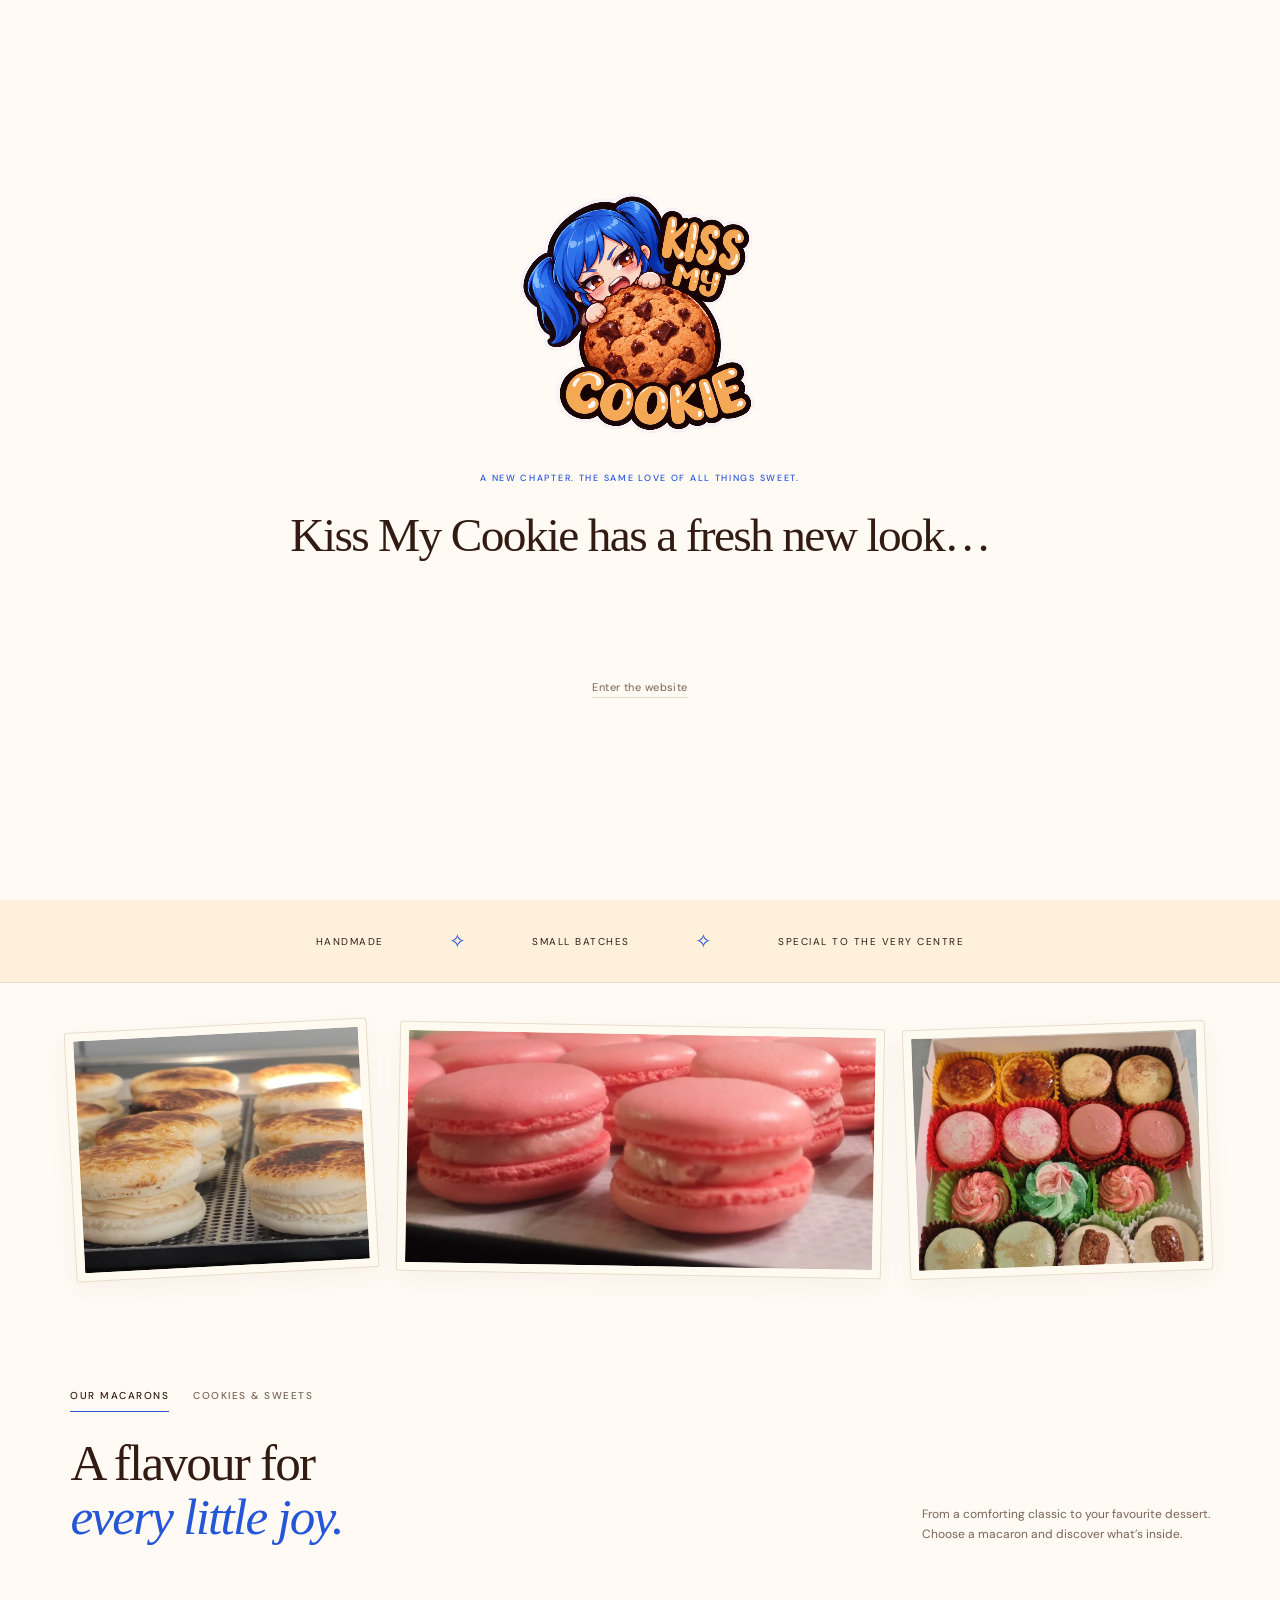
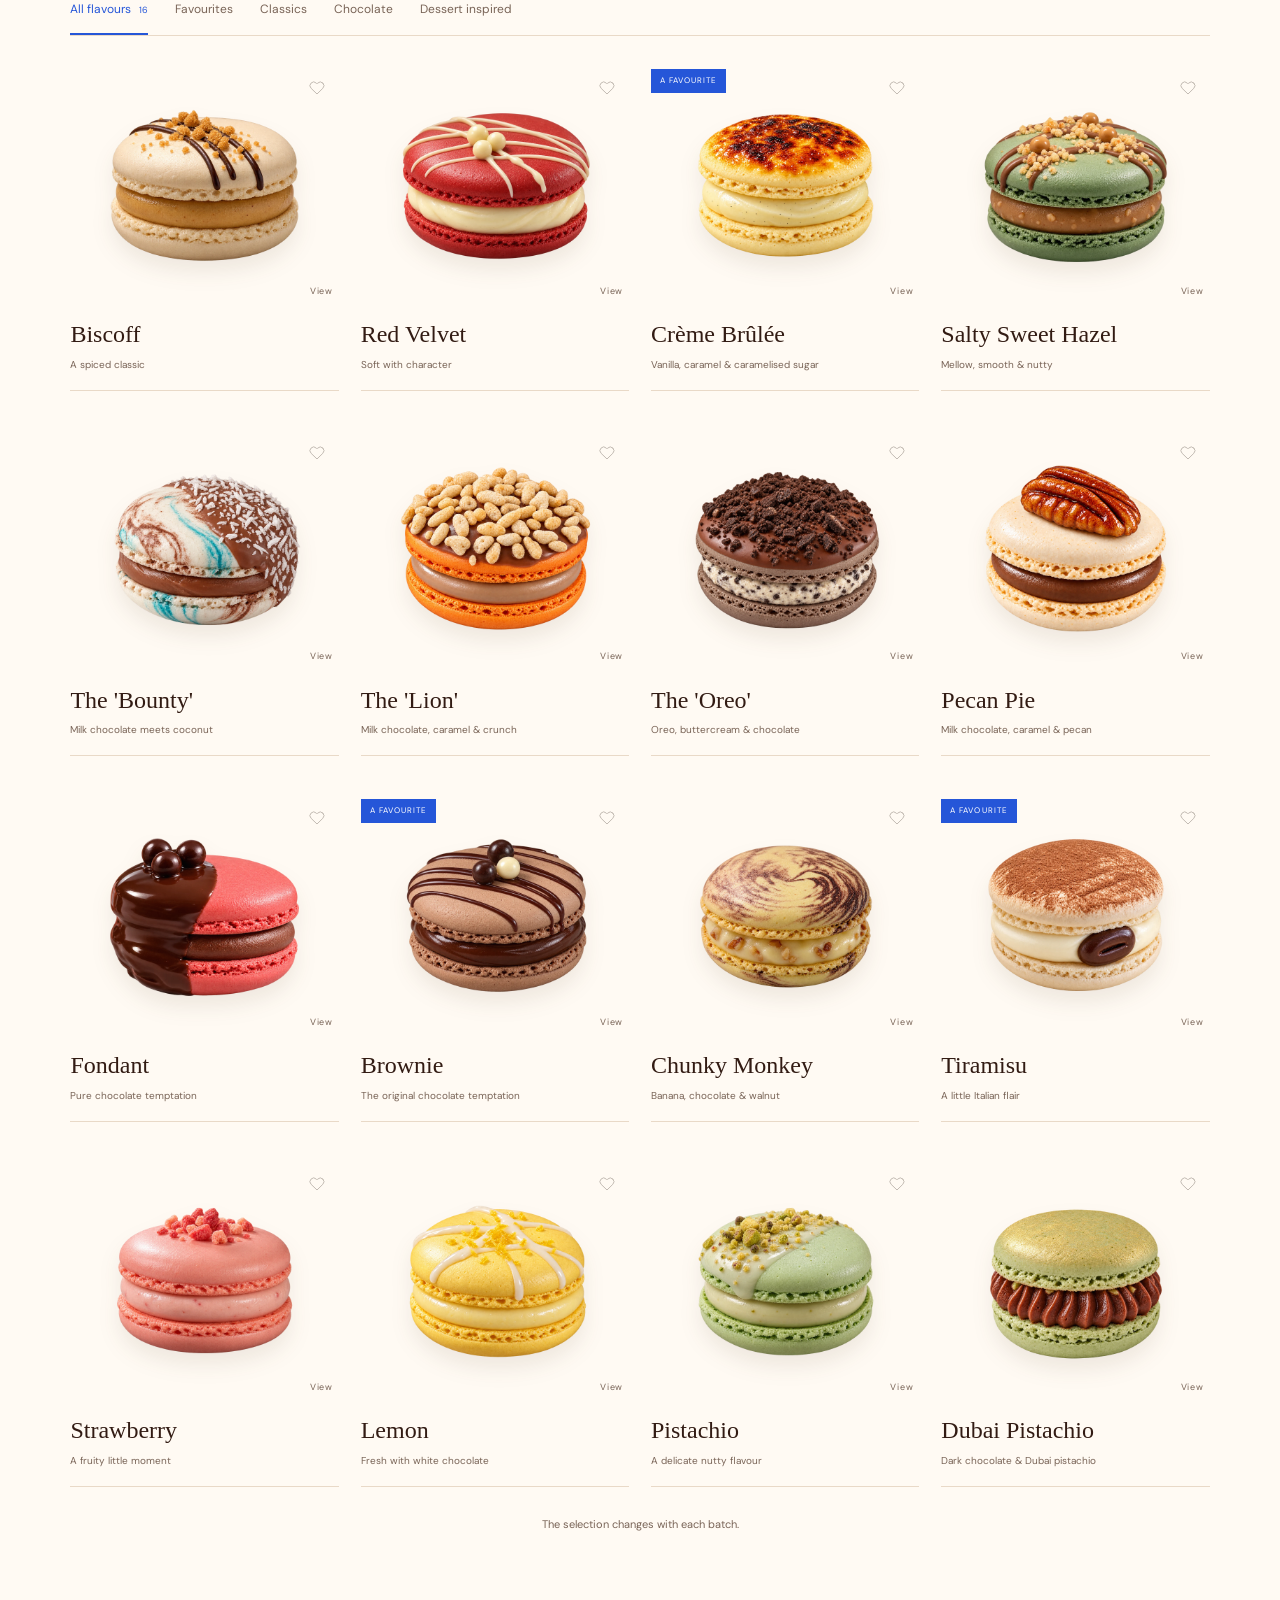
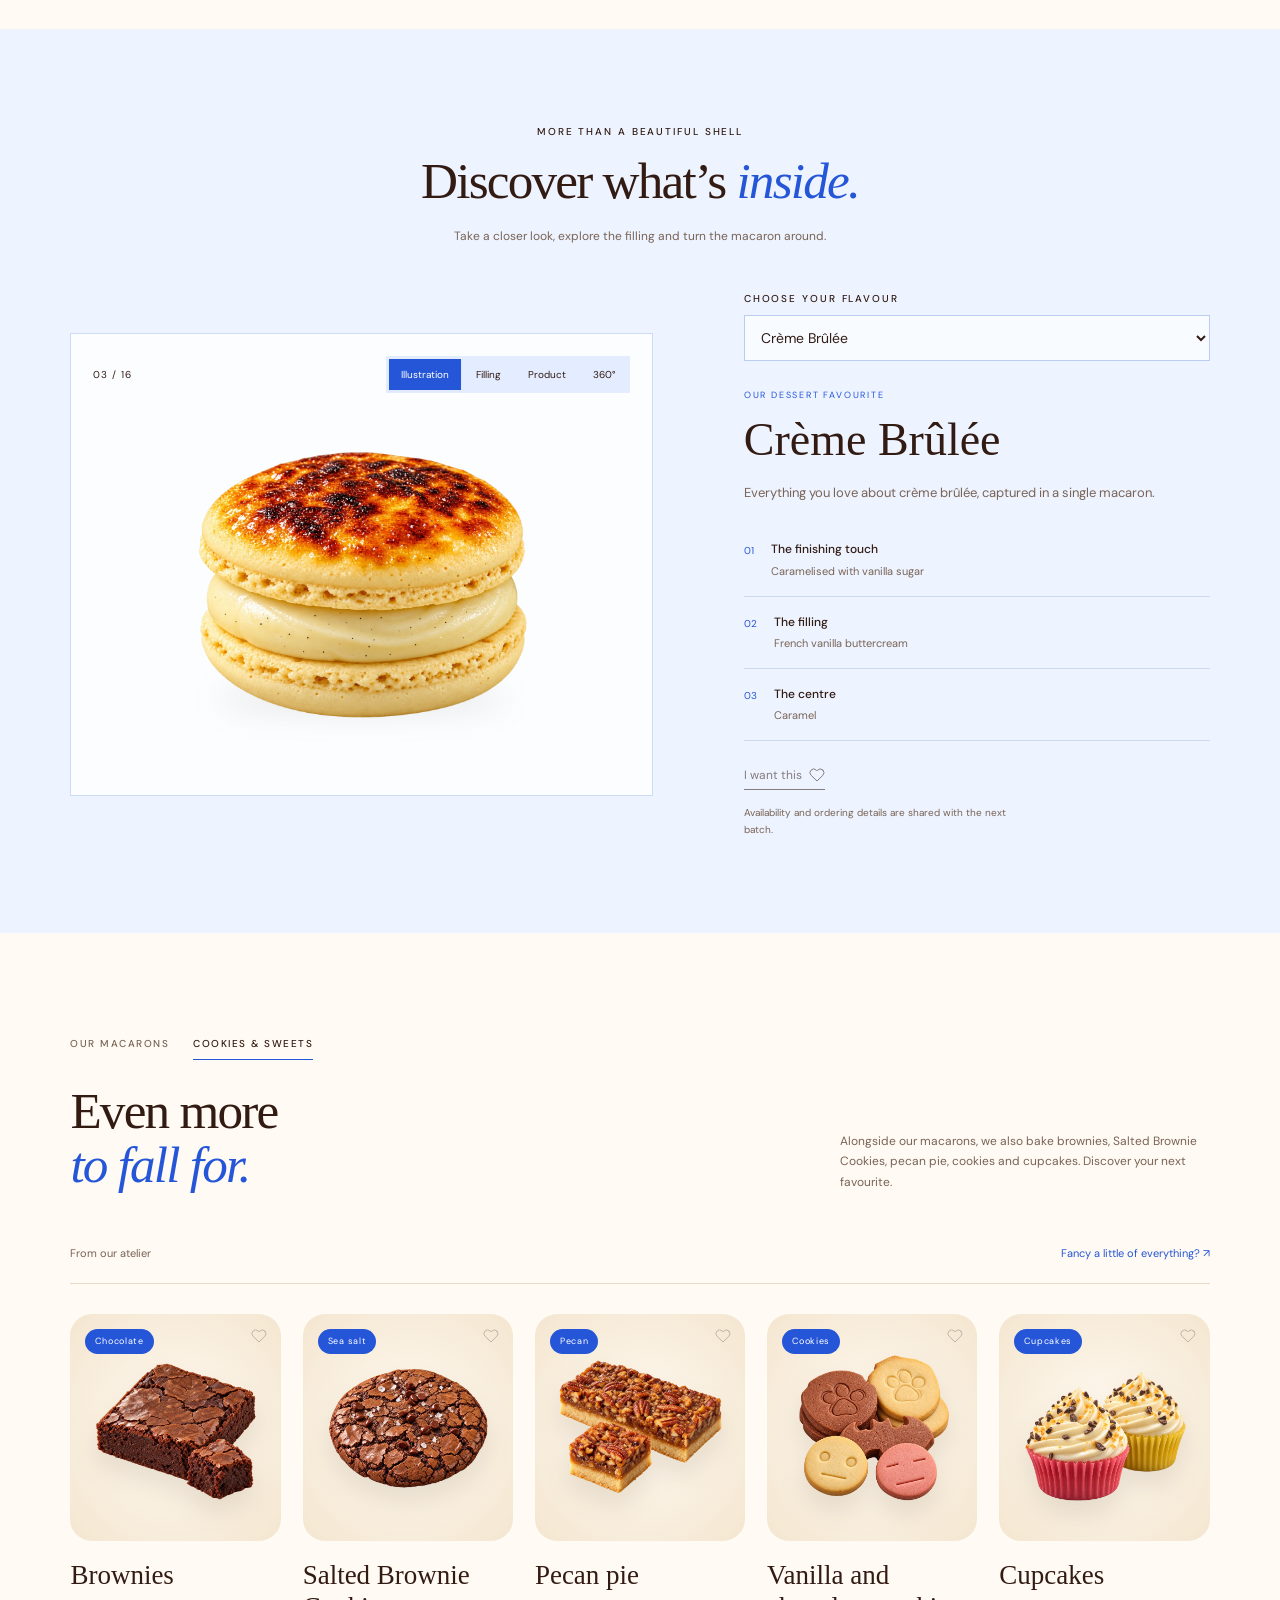
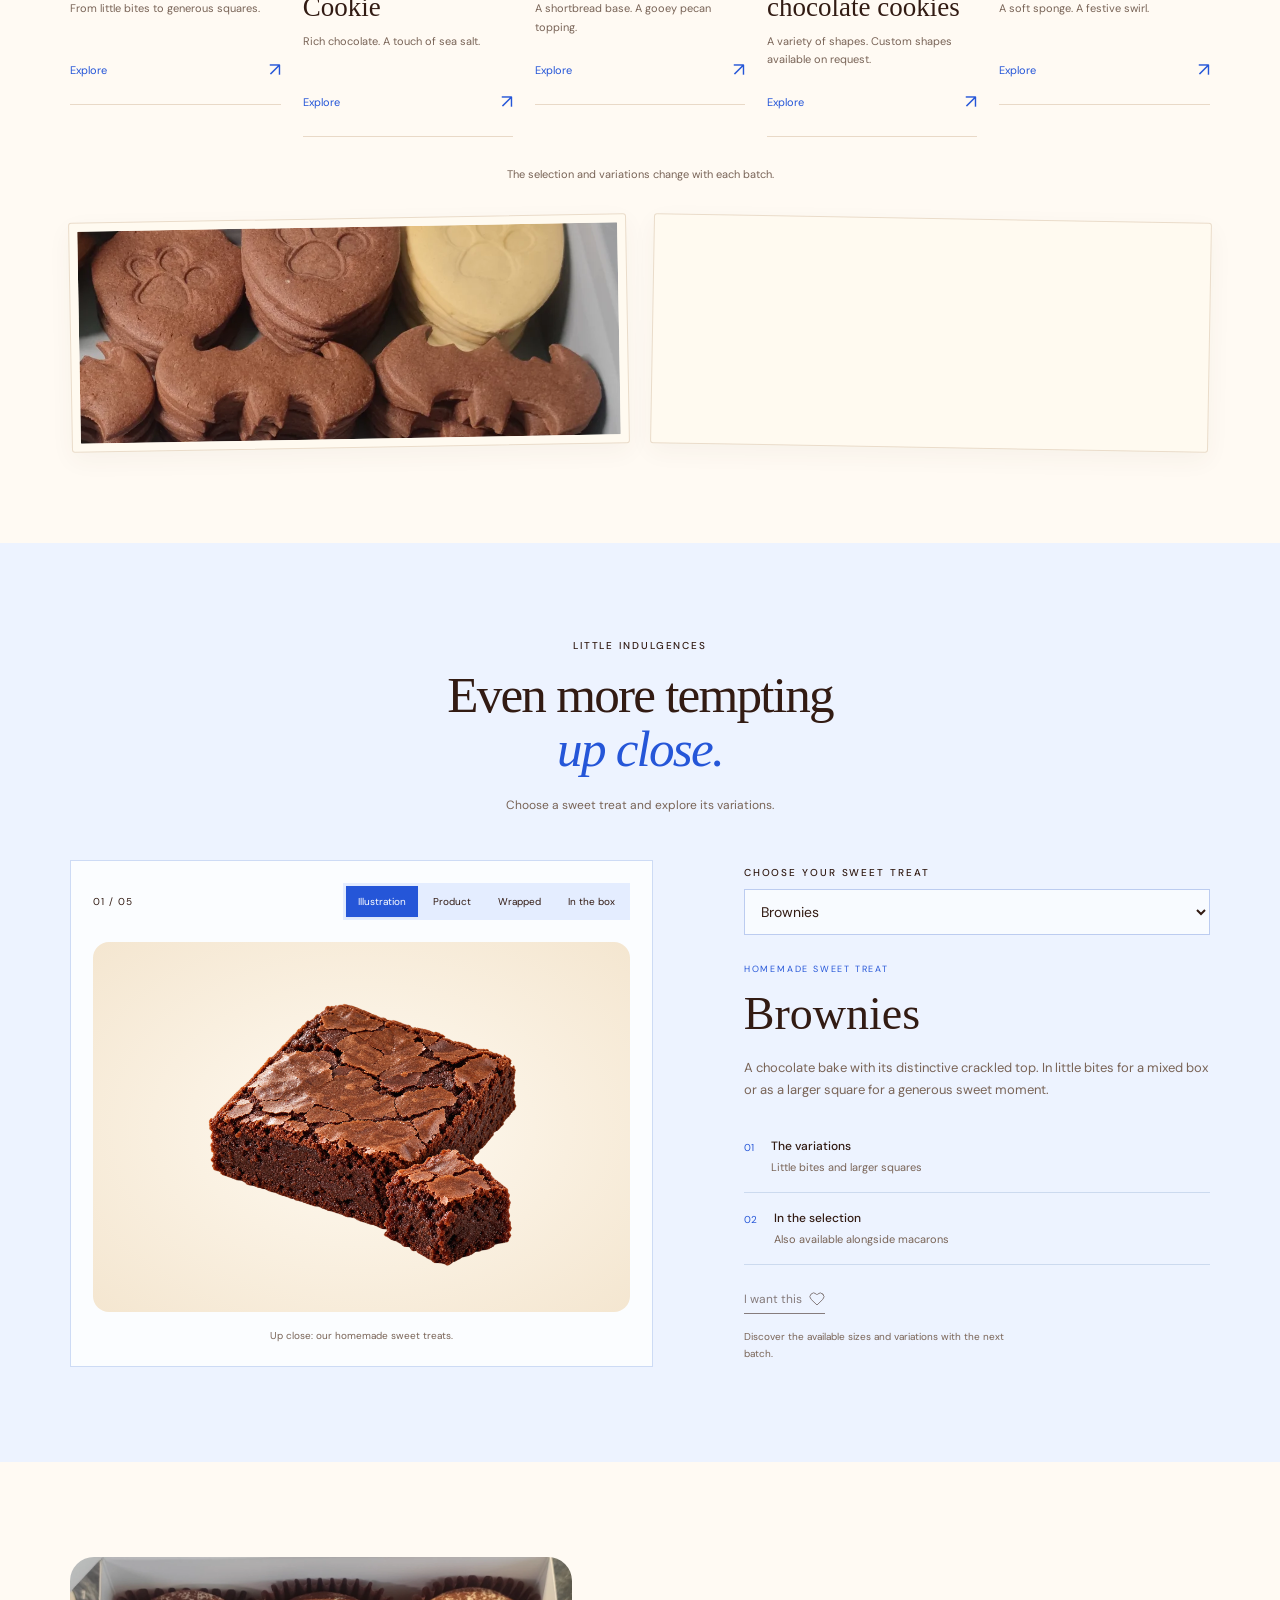
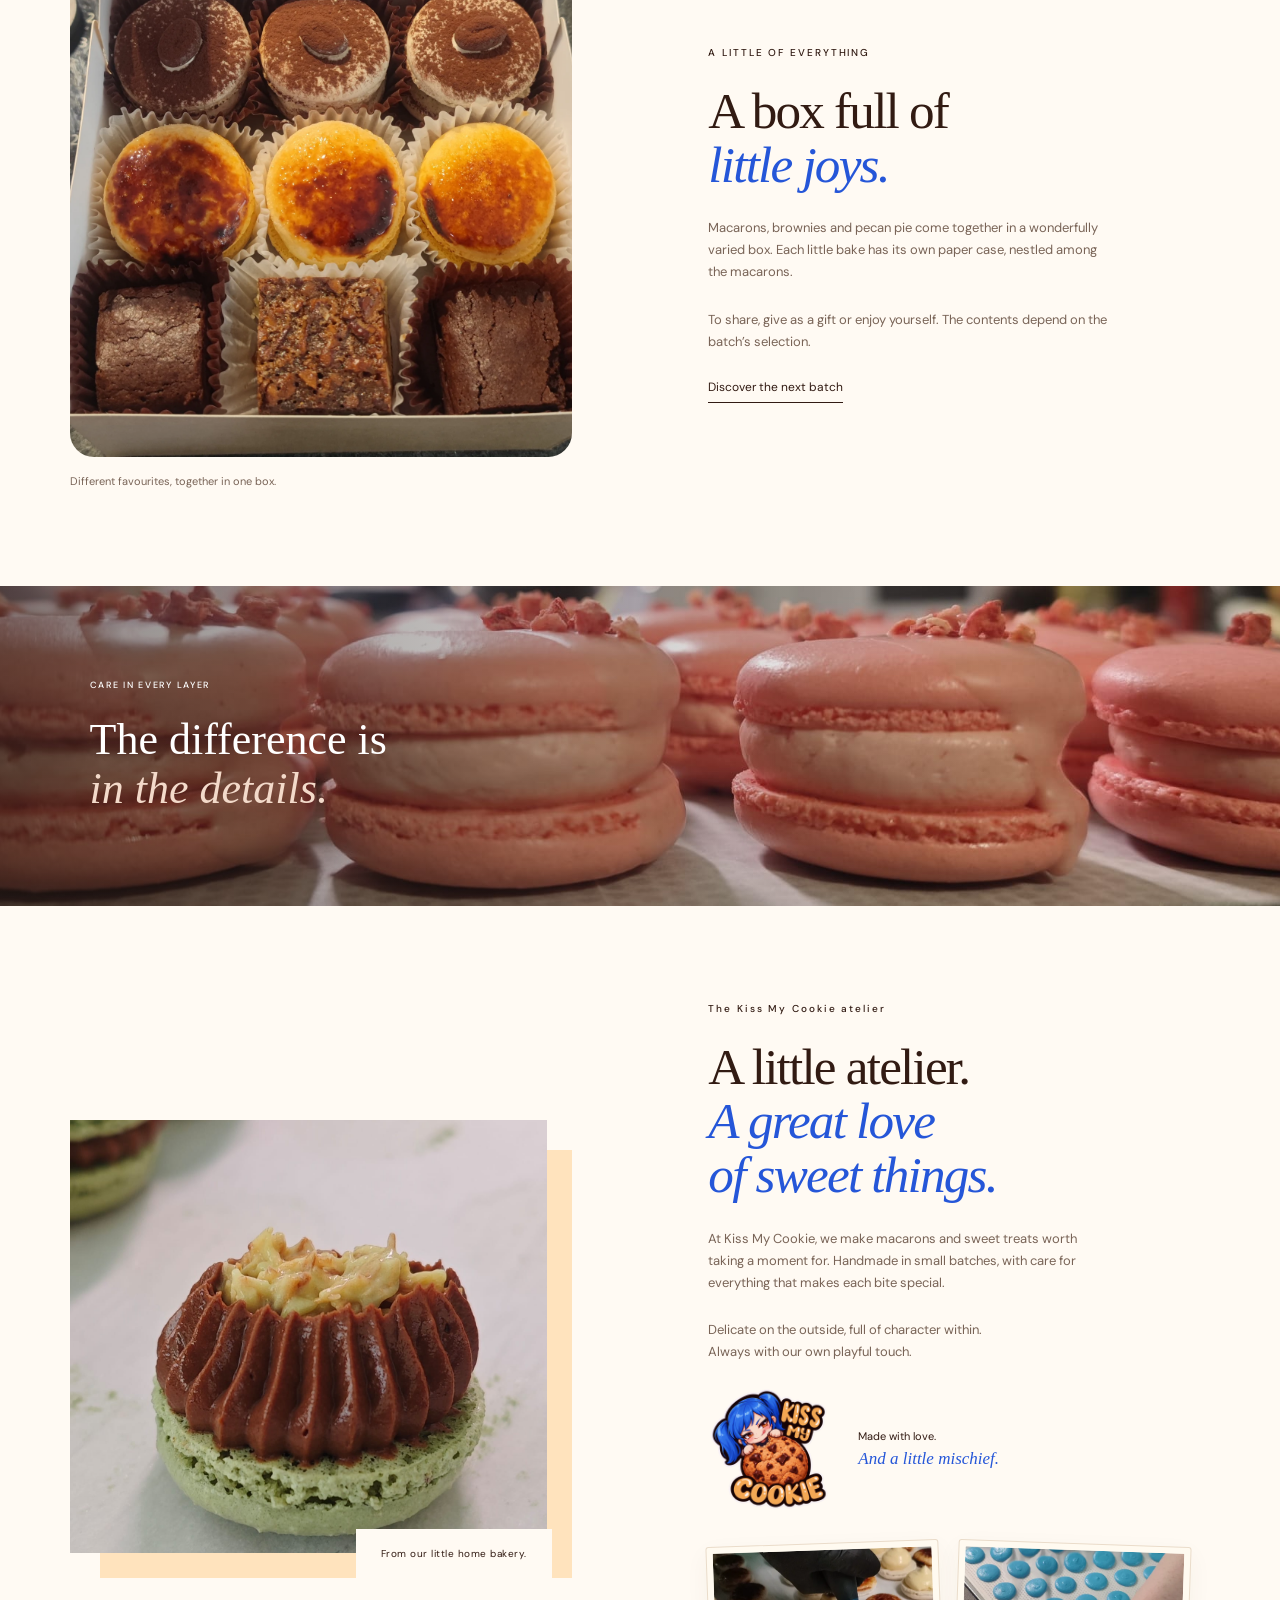
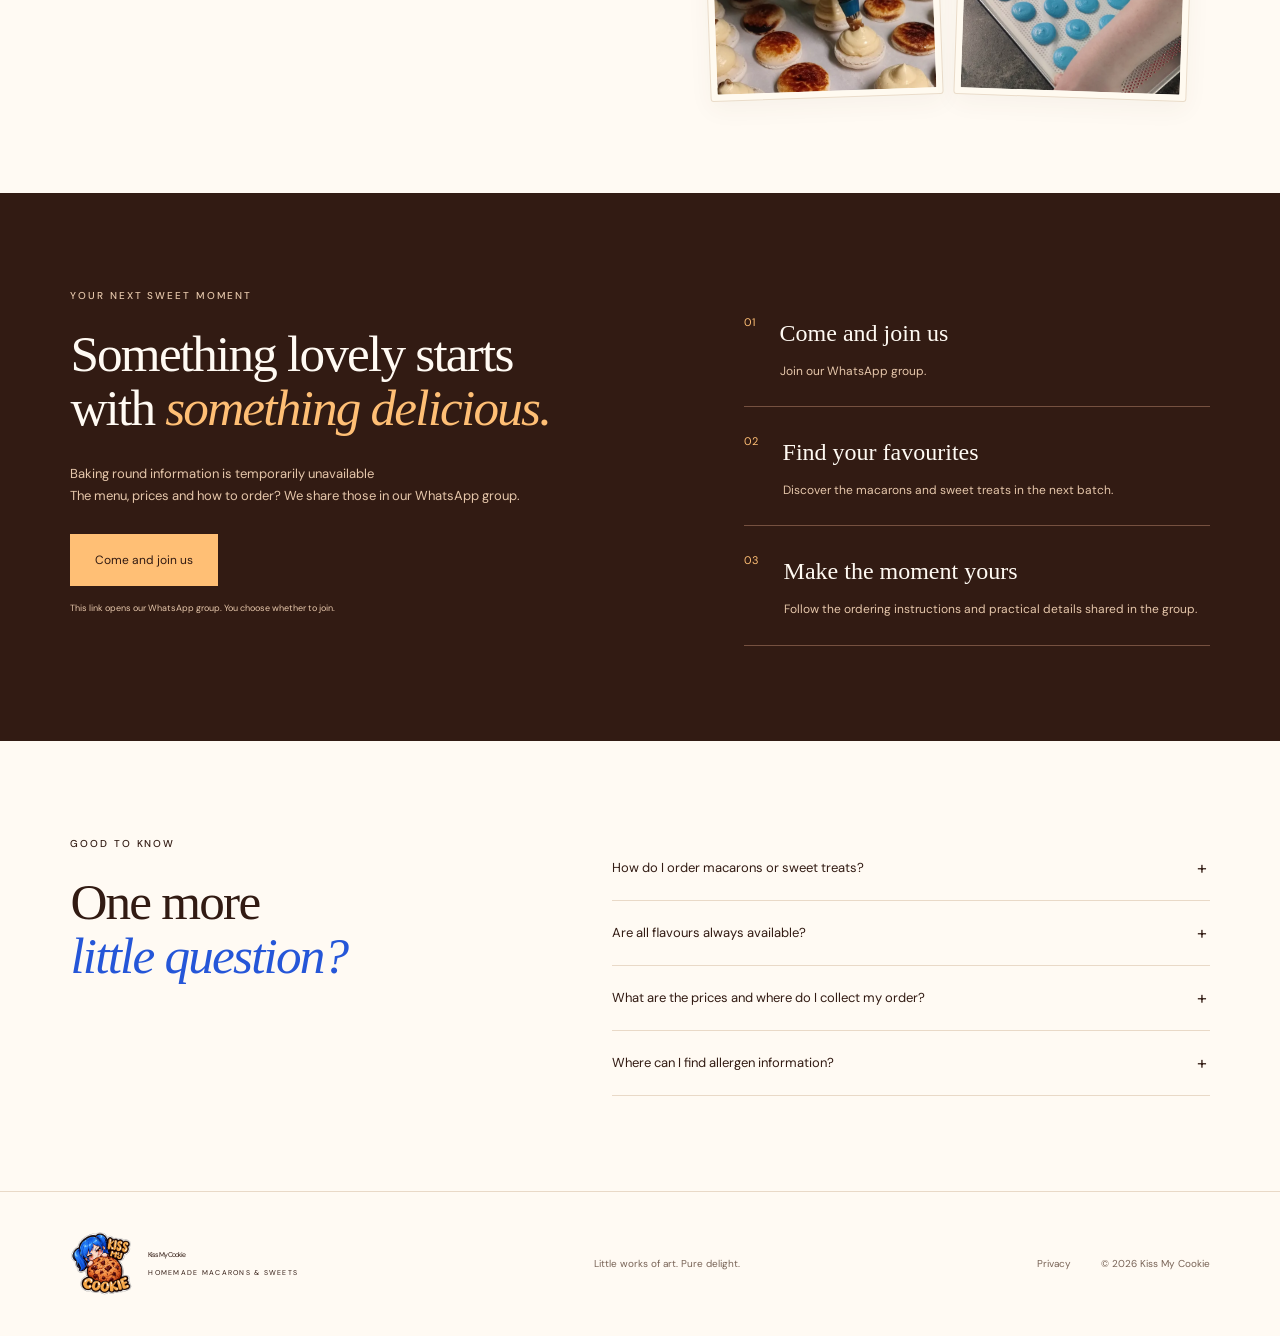
==== commit 68114ca9: "Align baking round announcement with hero content" ====
--- a/site/index.html
+++ b/site/index.html
@@ -11,7 +11,7 @@
 <meta name="twitter:card" content="summary_large_image">
 <meta name="twitter:image" content="https://kissmycookie.be/assets/kissmycookie-link-preview.jpg">
 <meta name="twitter:image:alt" content="Het Kiss My Cookie-logo">
-<link rel="icon" type="image/png" href="assets/favicon-2026-transparent.png"><link rel="stylesheet" href="styles.css?v=20261025-live-update"><script src="i18n-data.js?v=20261025-combined-wishlist" defer=""></script><script src="wishlist-copy.js?v=20261025-manual-availability" defer></script><script src="i18n.js?v=20261004-i18n" defer=""></script><script src="finishes.js?v=20261004-i18n" defer=""></script><script src="macaron.js?v=20261004-i18n" defer=""></script><script src="app.js?v=20261005-bounty-dessert" defer=""></script><script src="hero-favorites.js?v=20261004-i18n" defer=""></script><script src="hero-logo.js?v=20261004-i18n" defer=""></script><script src="atelier-logo.js?v=20261004-i18n" defer=""></script><script src="sweets.js?v=20261004-pecan-shortbread" defer=""></script><link rel="stylesheet" href="warmth.css?v=20261004-i18n"><link rel="stylesheet" href="languages.css?v=20261004-i18n"><link rel="stylesheet" href="bake-round.css?v=20261025-manual-availability"><script src="bake-round.js?v=20261025-manual-availability" defer></script><link rel="stylesheet" href="wishlist.css?v=20261025-manual-availability"><script src="wishlist-catalog.js?v=20261025" defer></script><script src="wishlist.js?v=20261025-manual-availability" defer></script><link rel="stylesheet" href="whatsapp.css?v=20261025"><script src="whatsapp.js?v=20261025" defer></script></head>
+<link rel="icon" type="image/png" href="assets/favicon-2026-transparent.png"><link rel="stylesheet" href="styles.css?v=20261025-live-update"><script src="i18n-data.js?v=20261025-combined-wishlist" defer=""></script><script src="wishlist-copy.js?v=20261025-manual-availability" defer></script><script src="i18n.js?v=20261004-i18n" defer=""></script><script src="finishes.js?v=20261004-i18n" defer=""></script><script src="macaron.js?v=20261004-i18n" defer=""></script><script src="app.js?v=20261005-bounty-dessert" defer=""></script><script src="hero-favorites.js?v=20261004-i18n" defer=""></script><script src="hero-logo.js?v=20261004-i18n" defer=""></script><script src="atelier-logo.js?v=20261004-i18n" defer=""></script><script src="sweets.js?v=20261004-pecan-shortbread" defer=""></script><link rel="stylesheet" href="warmth.css?v=20261004-i18n"><link rel="stylesheet" href="languages.css?v=20261004-i18n"><link rel="stylesheet" href="bake-round.css?v=20261025-alignment"><script src="bake-round.js?v=20261025-manual-availability" defer></script><link rel="stylesheet" href="wishlist.css?v=20261025-manual-availability"><script src="wishlist-catalog.js?v=20261025" defer></script><script src="wishlist.js?v=20261025-manual-availability" defer></script><link rel="stylesheet" href="whatsapp.css?v=20261025"><script src="whatsapp.js?v=20261025" defer></script></head>
 <body><dialog class="welcome-intro" id="welcome-intro" aria-labelledby="welcome-title" tabindex="-1" autofocus=""><div class="welcome-content"><div class="welcome-brand" id="welcome-brand"><video id="hero-logo" muted="" playsinline="" preload="none" data-src="assets/kissmycookie_transparent_full_5s_v2.webm" aria-hidden="true" inert=""></video><img class="welcome-logo-fallback" src="assets/hero-logo-poster-v2.webp" width="1080" height="1080" alt="Kiss My Cookie"></div><p class="eyebrow" data-i18n="copy1">EEN NIEUW HOOFDSTUK. DEZELFDE LIEFDE VOOR ZOET.</p><h2 class="welcome-title" id="welcome-title" data-i18n="copy2"><span>Kiss My Cookie is vernieuwd…</span><em class="welcome-taste">…laten we er samen van proeven.</em></h2><button class="welcome-skip" id="welcome-skip" type="button" data-i18n="copy3">Ga naar de website</button></div></dialog><a class="skip" href="#main" data-i18n="copy4">Naar de inhoud</a><div class="announcement" data-i18n="extra0">Met de hand gemaakt. Met plezier gedeeld.</div>
 <header class="header"><a class="brand-lockup" href="#" aria-label="Kiss My Cookie — home" data-i18n-aria-label="copy117"><img src="assets/logo-2026-transparent.webp" width="79" height="86" alt="Kiss My Cookie"><span data-i18n="copy5">Kiss My Cookie<small>HOMEMADE. WITH ATTITUDE.</small></span></a><nav id="navigation" aria-label="Hoofdnavigatie" data-i18n-aria-label="copy118"><a href="#collectie" data-i18n="copy7">Macarons</a><a href="#sweets" data-i18n="copy8">Cookies &amp; sweets</a><a href="#ontdek" data-i18n="copy9">Tot in de kern</a><a href="#verhaal" data-i18n="copy10">Ons atelier</a><a href="#bestellen" class="nav-cta" data-i18n="copy11">Bestellen</a></nav><div class="header-actions"><div class="language-switcher" role="group" aria-label="Kies je taal" data-i18n-aria-label="extra2"><button type="button" data-language="nl" lang="nl" aria-label="Nederlands" aria-pressed="true">NL</button><button type="button" data-language="en" lang="en" aria-label="English" aria-pressed="false">EN</button><button type="button" data-language="fr" lang="fr" aria-label="Français" aria-pressed="false">FR</button></div><button class="menu-toggle" aria-expanded="false" aria-controls="navigation" type="button" data-i18n="copy6">Menu <span>☰</span></button></div></header>
 <main id="main"><section class="hero"><div class="hero-copy"><p class="eyebrow" data-i18n="copy12">HOMEMADE MACARONS &amp; SWEETS.<br>MET EEN EIGEN KARAKTER.</p><h1 data-i18n="copy13">Kleine<br>kunstwerkjes.<br><em>Groots genieten.</em></h1><p data-i18n="copy14">Van verfijnde macarons tot brownies, koekjes en cupcakes.<br> Met de hand gemaakt, voor jouw zoete zonde.</p><div class="hero-actions"><a class="button" href="#collectie" data-i18n="copy15">Ontdek de collectie</a><a class="quiet-link" href="#sweets" data-i18n="copy16">Ontdek ook onze cookies &amp; sweets</a></div></div><div class="hero-visual"><span class="hero-edition" data-i18n="copy17">ONZE FAVORIET · CRÈME BRÛLÉE</span><div class="hero-showcase"><div class="hero-orbit" aria-hidden="true"></div><div class="hero-viewer" id="hero-images" role="button" tabindex="0" aria-label="Kijk binnenin Crème Brûlée" aria-pressed="false" aria-controls="hero-cut" data-i18n-aria-label="copy119"><img id="hero-photo" src="assets/products/creme-brulee.webp" alt="Voorstelling van Crème Brûlée met gebrande vanillesuiker" width="1536" height="1024" data-i18n-alt="copy120"><figure id="hero-cut" hidden=""><img src="assets/sections/creme-brulee.webp" alt="Crème Brûlée verticaal doorgesneden, met vanillebotercrème en kleine karamelkern" width="900" height="600" data-i18n-alt="copy121"></figure></div></div><div class="hero-footer"><div class="hero-caption"><span data-i18n="copy21">Vanille met een vurig kantje.</span><h2 data-i18n="copy22">Crème brûlée</h2><p data-i18n="copy23">Franse vanillebotercrème. Een kleine karamelkern.<br>Gebrand met vanillesuiker.</p></div><div class="hero-interaction"><span data-i18n="copy18">Ontdek het zachte hart</span><div class="hero-favorite-controls"><button id="hero-previous" type="button" aria-label="Vorige favoriet" data-i18n-aria-label="copy122">‹</button><button id="hero-open" type="button" aria-pressed="false" data-i18n="copy19">Kijk binnenin <span>＋</span></button><button id="hero-next" type="button" aria-label="Volgende favoriet" data-i18n-aria-label="copy123">›</button></div><button id="hero-pause" type="button" aria-pressed="false" data-i18n="copy20">Pauzeer wisselen</button></div></div></div></section>
--- a/site/bake-round.css
+++ b/site/bake-round.css
@@ -1,4 +1,7 @@
-.bake-round-wrap{padding:20px 0;max-width:1600px;margin:auto}
+/* Match the hero text's left edge and the blue panel's right edge. */
+.bake-round-wrap{padding:20px 0 20px min(5.5vw,88px);max-width:1600px;margin:auto}
+@media(max-width:1100px){.bake-round-wrap{padding-left:4.5vw}}
+@media(max-width:850px){.bake-round-wrap{padding-inline:6%}}
 .bake-round-wrap[hidden]+.values{margin-top:20px}
 .bake-round{display:grid;grid-template-columns:minmax(0,1.35fr) minmax(150px,.8fr) minmax(0,1fr);align-items:center;padding:26px 30px;border:1px solid #efc58c;border-radius:14px;background:linear-gradient(120deg,#fff8eb,#fffdf8);box-shadow:0 8px 24px #683c1609}
 .bake-round-copy{min-width:0;padding-right:28px}
